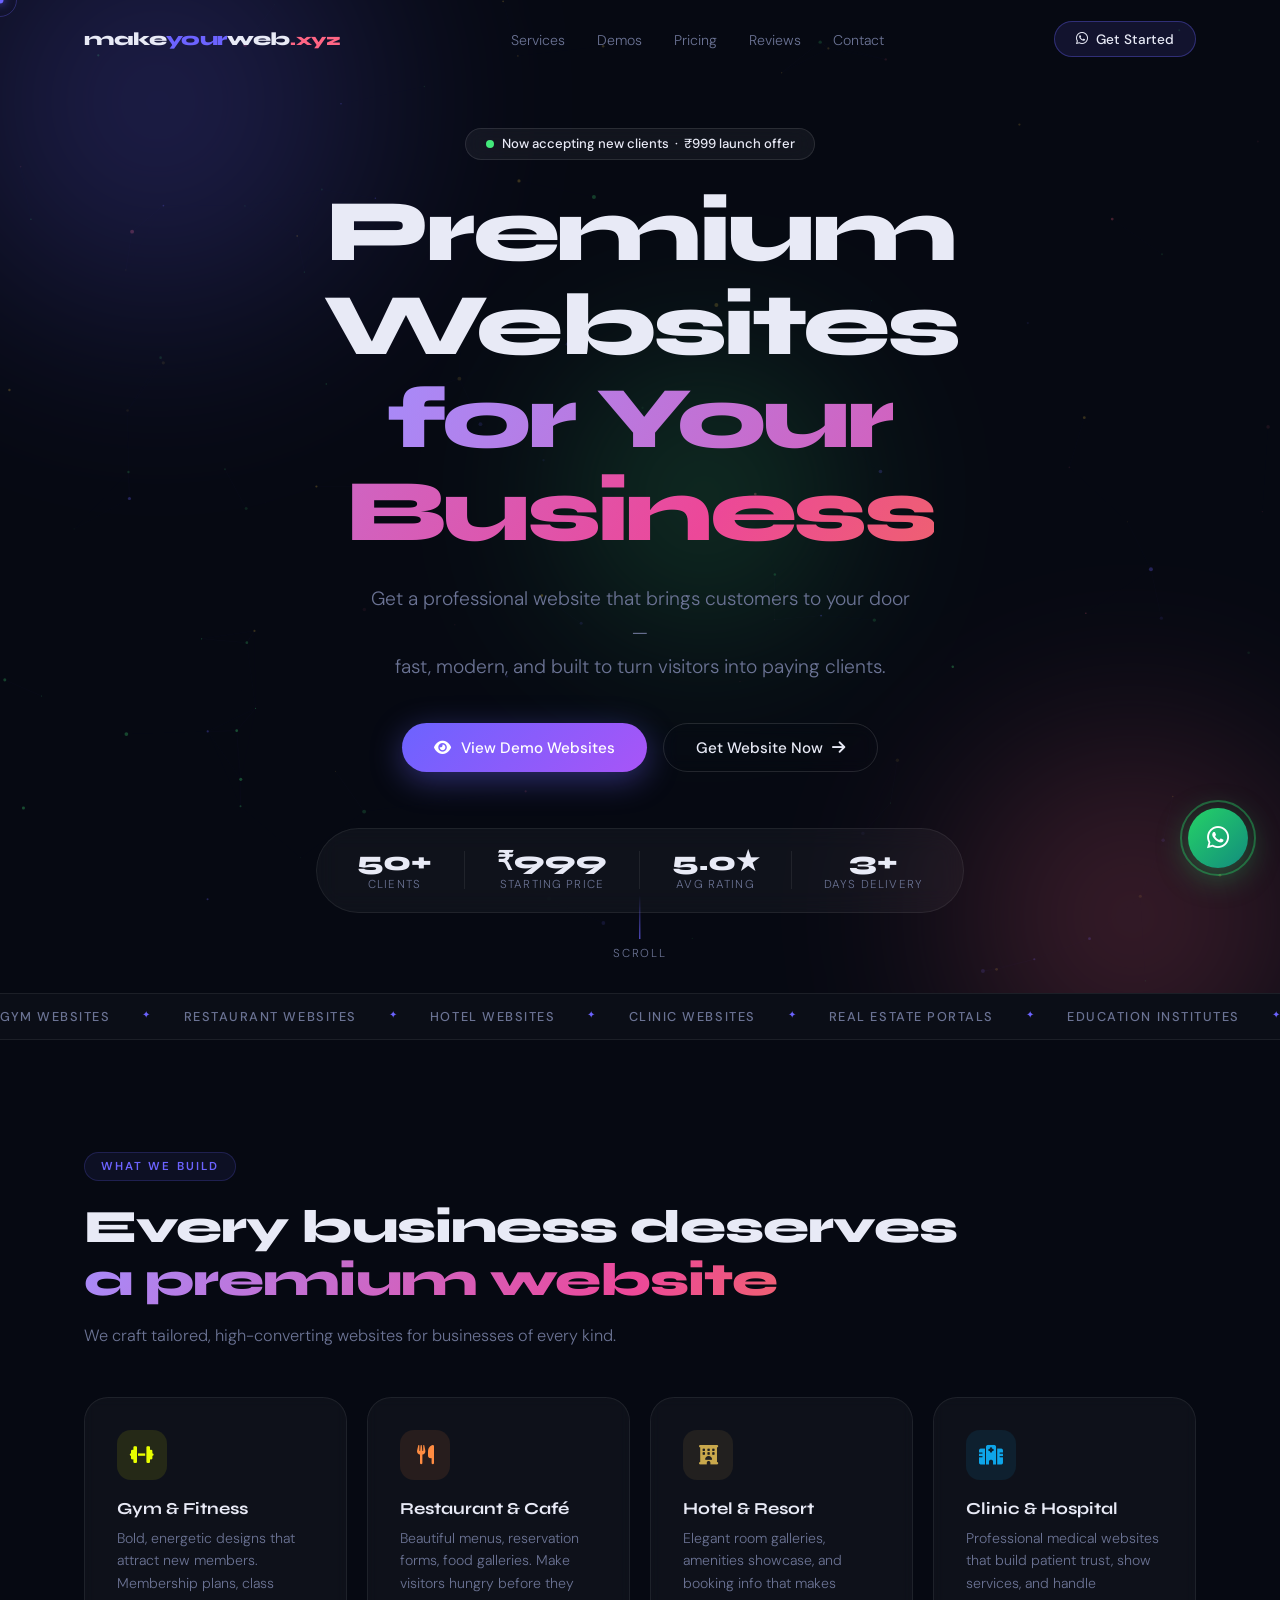
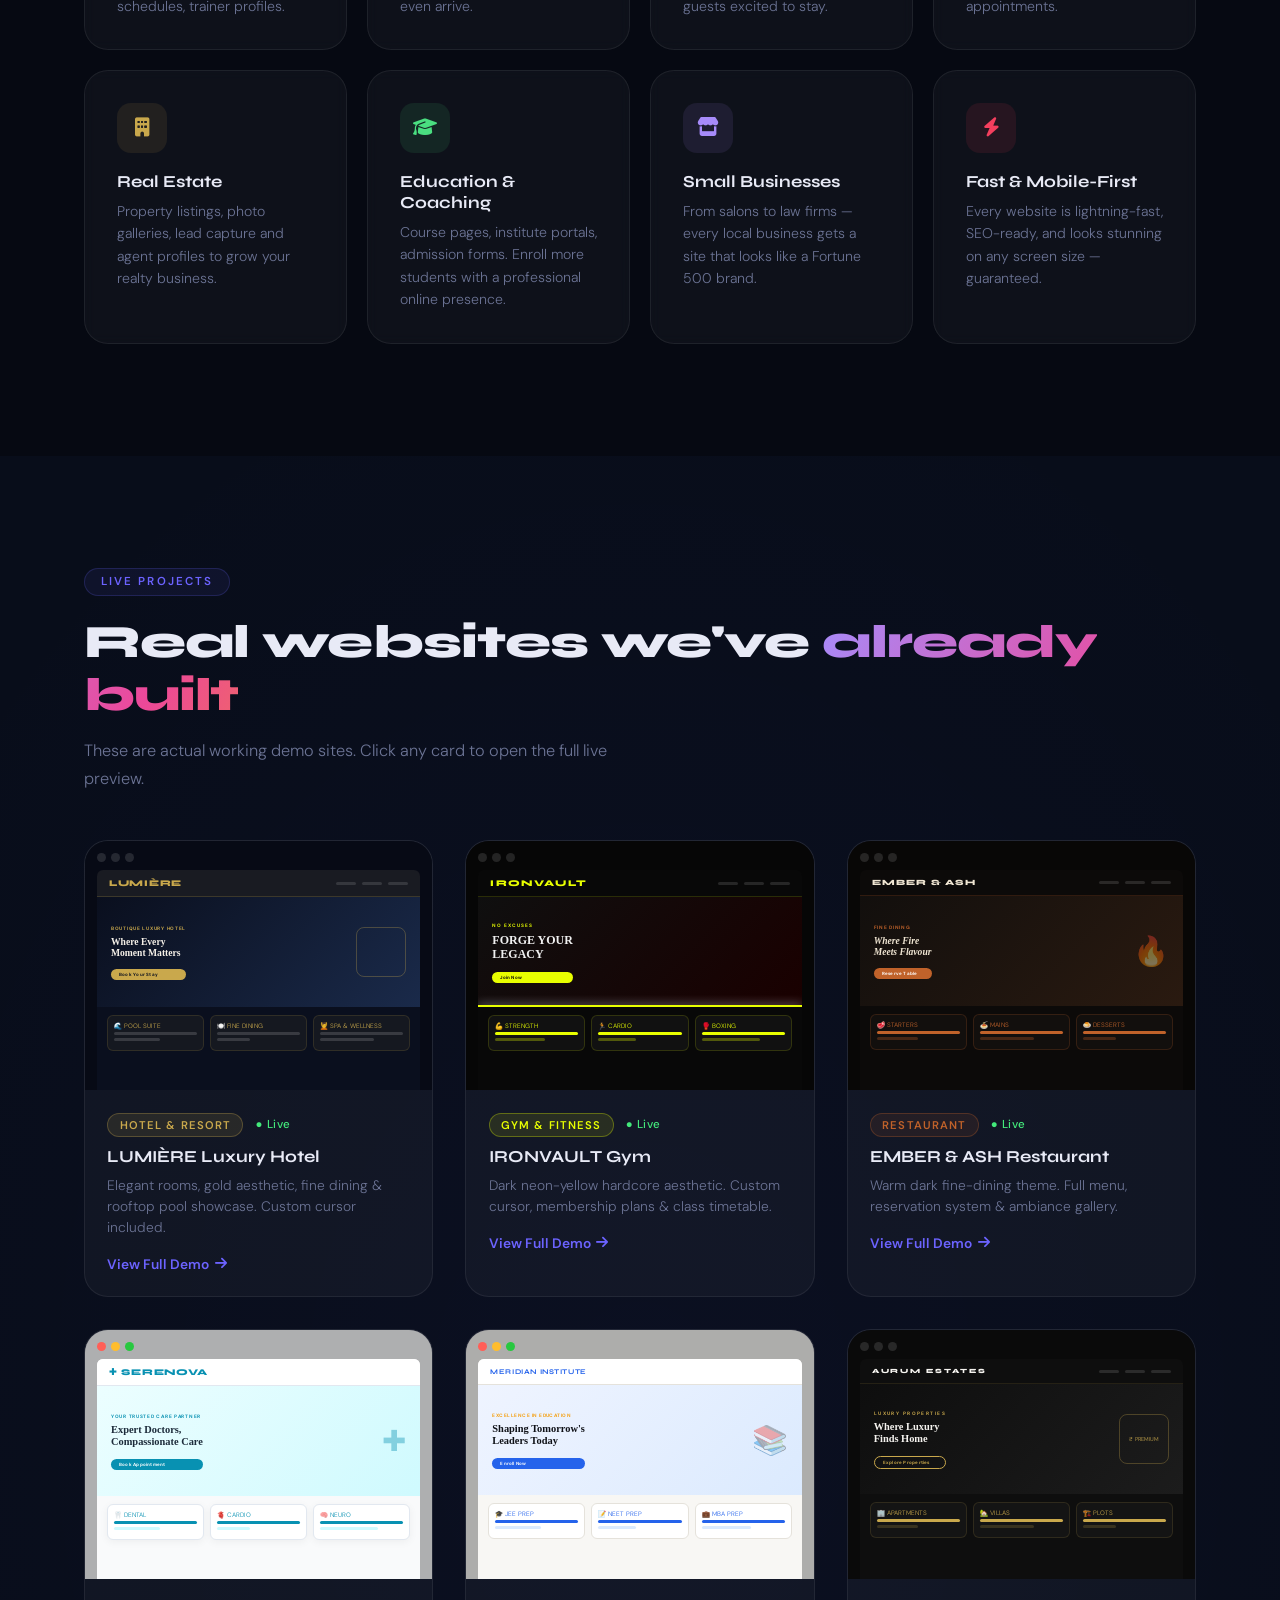
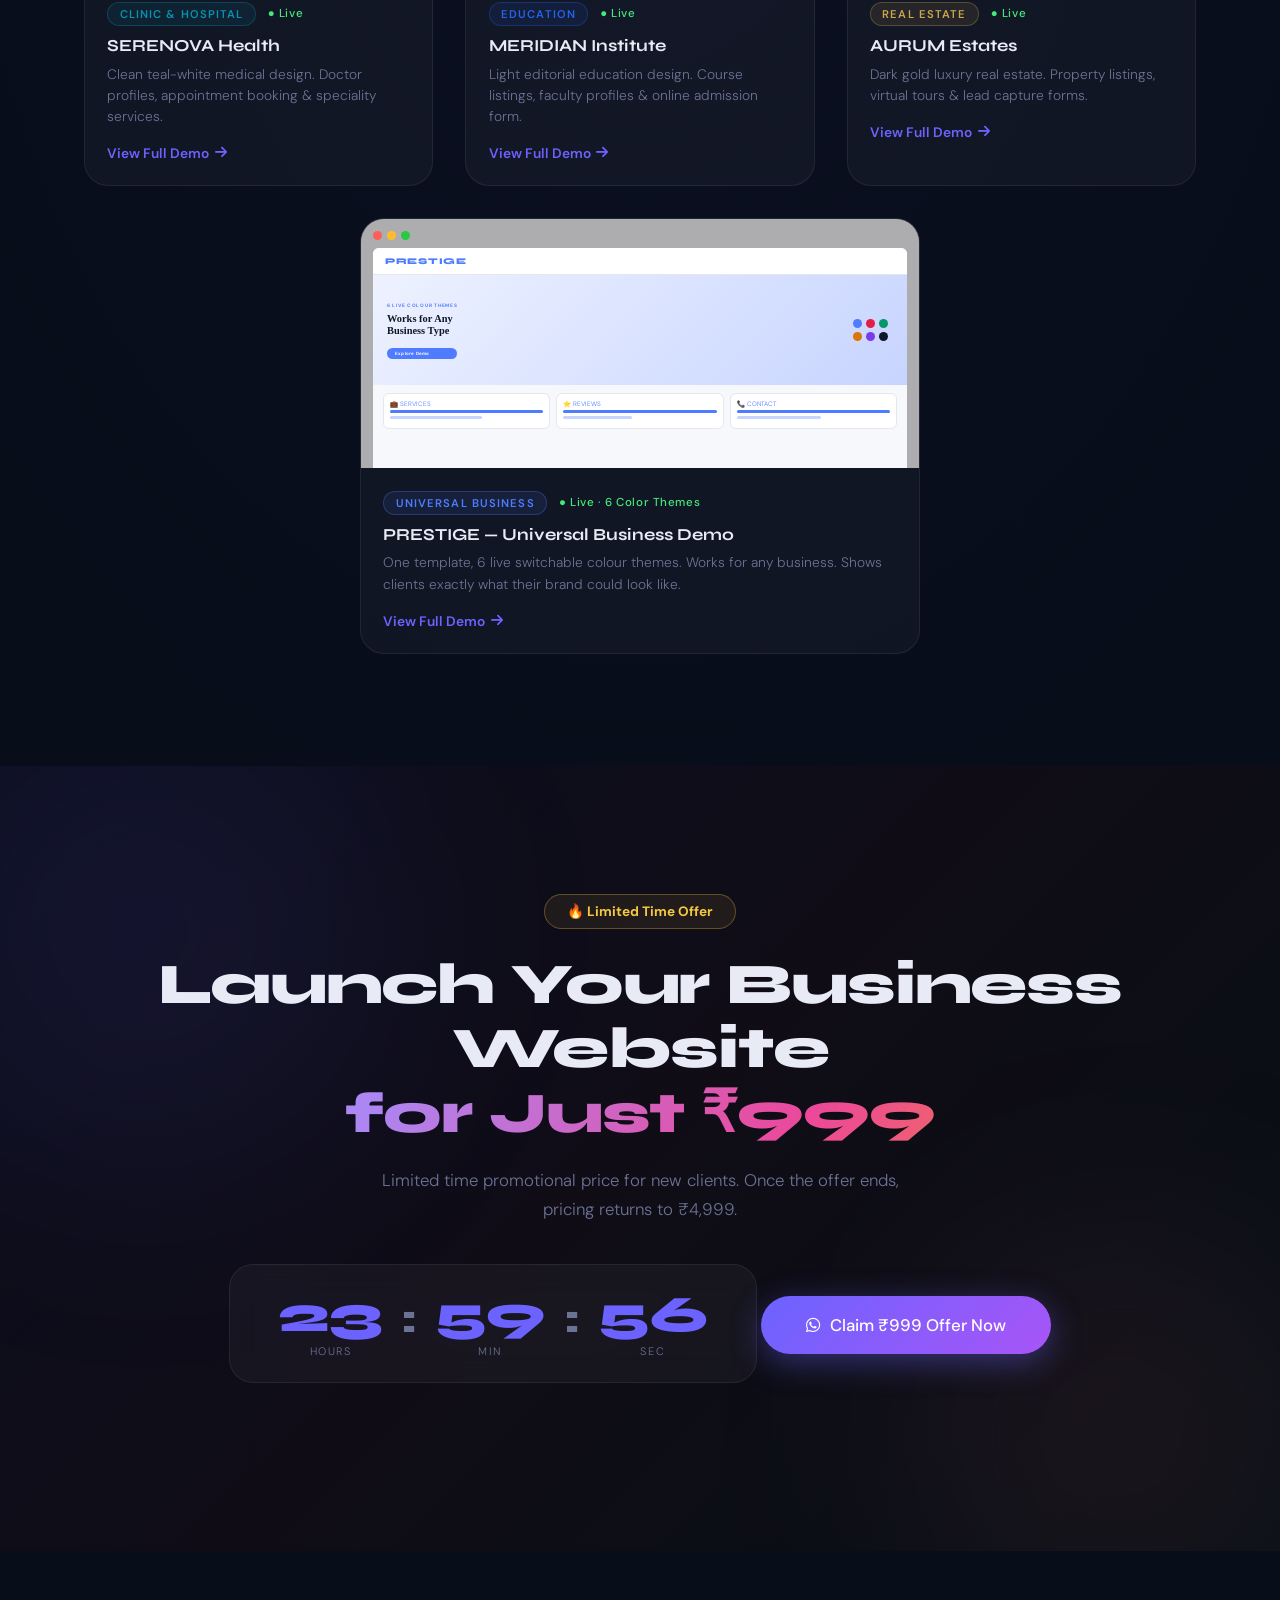
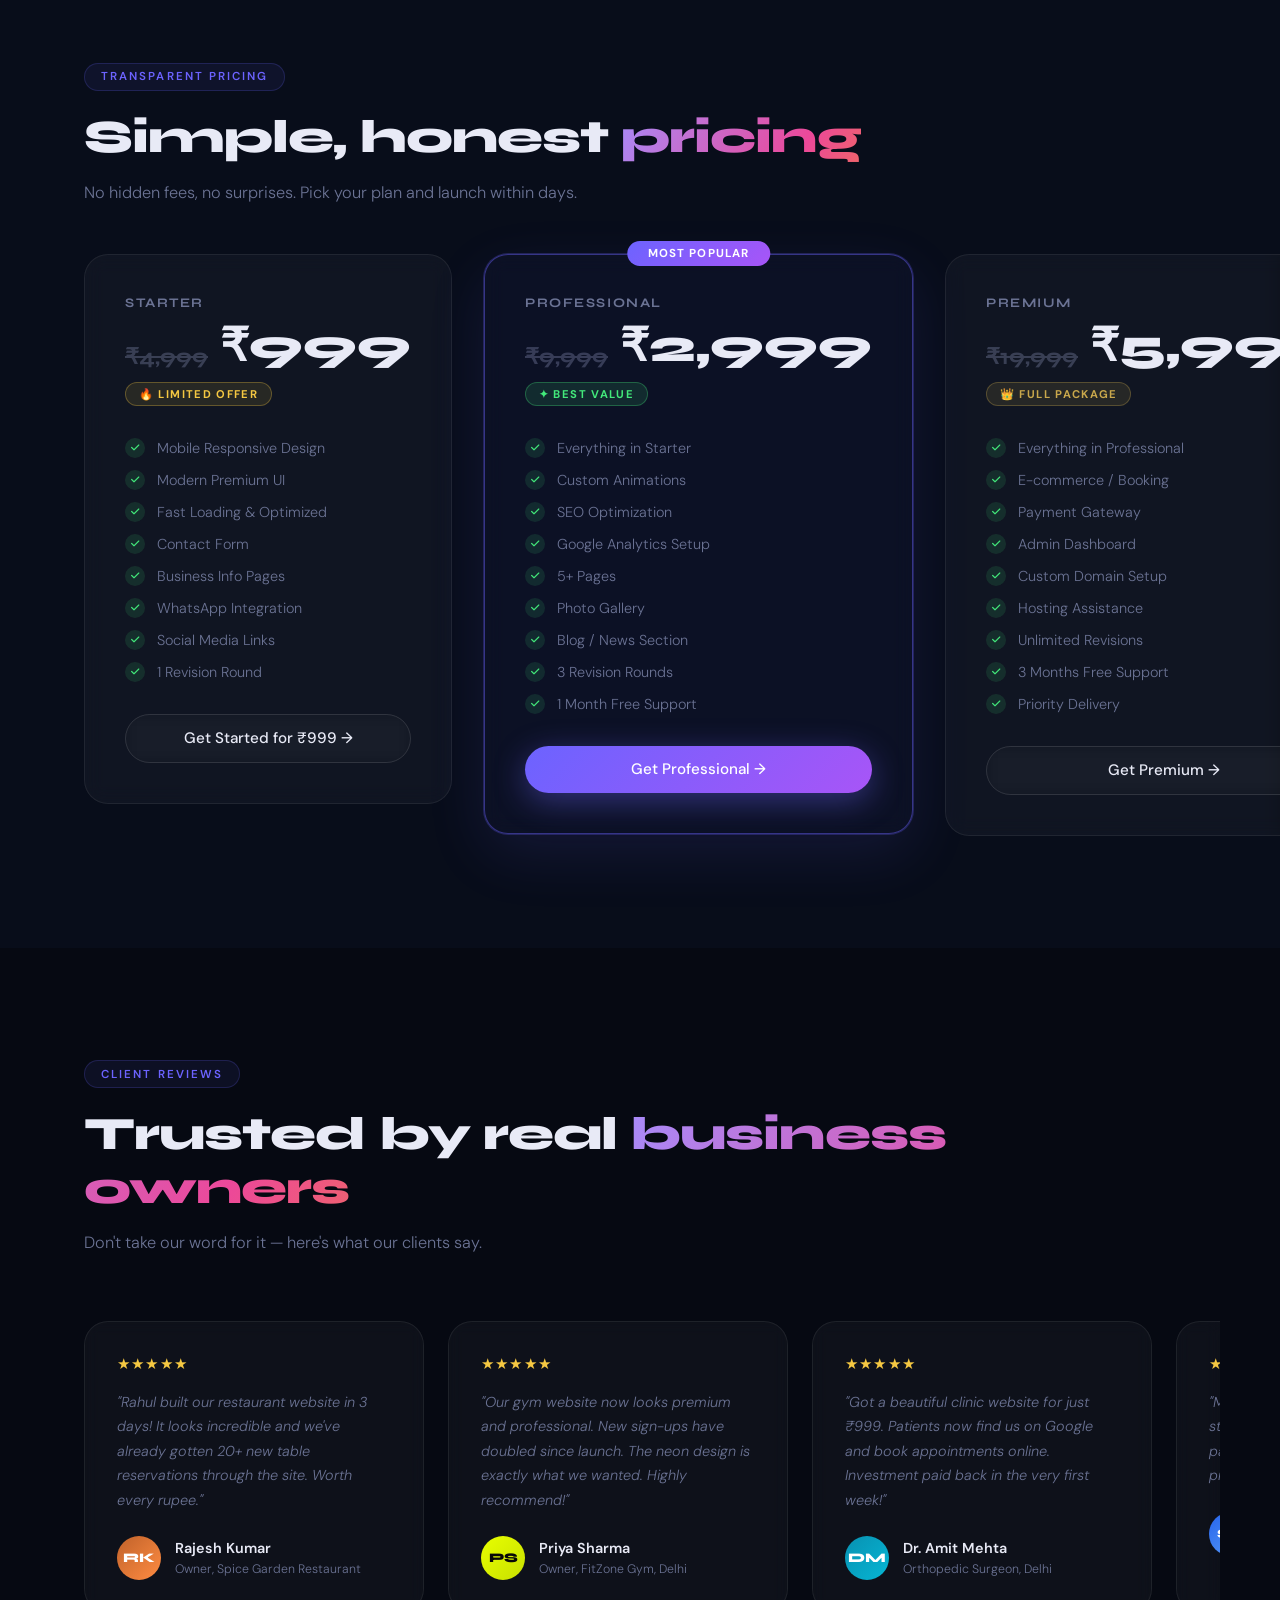
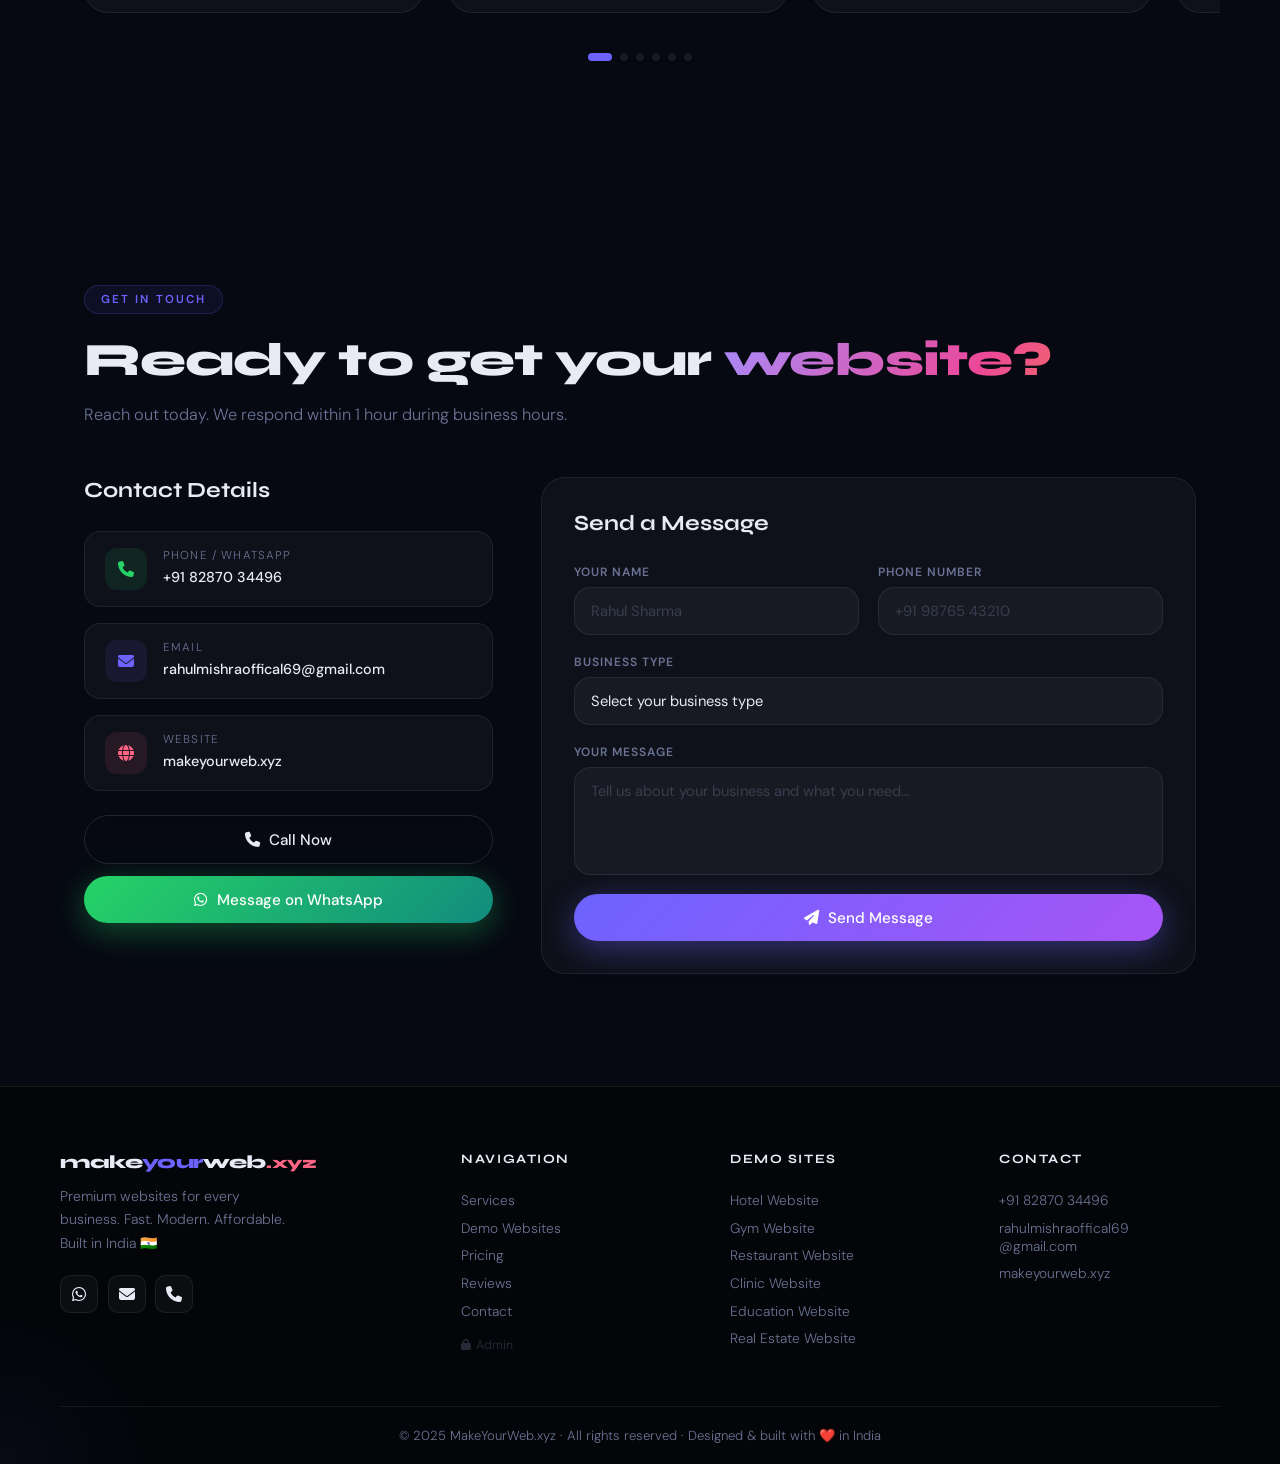
==== index.html @ da88514e "Add files via upload" ====
<!DOCTYPE html>
<html lang="en">
<head>
  <meta charset="UTF-8"/>
  <meta name="viewport" content="width=device-width, initial-scale=1.0"/>
  <title>MakeYourWeb.xyz — Premium Business Websites from ₹999</title>
  <meta name="description" content="Get a stunning, fast, professional website for your business. Gyms, restaurants, hotels, clinics, real estate & more. Starting ₹999."/>
  <link rel="preconnect" href="https://fonts.googleapis.com"/>
  <link rel="preconnect" href="https://fonts.gstatic.com" crossorigin/>
  <link href="https://fonts.googleapis.com/css2?family=Syne:wght@400;500;600;700;800&family=DM+Sans:ital,opsz,wght@0,9..40,300;0,9..40,400;0,9..40,500;1,9..40,300&display=swap" rel="stylesheet"/>
  <link rel="stylesheet" href="https://cdnjs.cloudflare.com/ajax/libs/font-awesome/6.5.0/css/all.min.css"/>
  <link rel="stylesheet" href="styles.css"/>
</head>
<body>

<!-- ══════════════════════════════════
     CUSTOM CURSOR
══════════════════════════════════ -->
<div id="cur-dot"></div>
<div id="cur-ring"></div>

<!-- ══════════════════════════════════
     LOADER
══════════════════════════════════ -->
<div id="loader">
  <div class="ld-logo">make<span>your</span>web</div>
  <div class="ld-bar-wrap"><div class="ld-bar"></div></div>
  <div class="ld-sub">Loading experience…</div>
</div>

<!-- ══════════════════════════════════
     NAV
══════════════════════════════════ -->
<nav id="nav">
  <div class="nav-inner">
    <a href="#" class="nav-logo">make<span>your</span>web<em>.xyz</em></a>
    <ul class="nav-links">
      <li><a href="#services">Services</a></li>
      <li><a href="#demos">Demos</a></li>
      <li><a href="#pricing">Pricing</a></li>
      <li><a href="#testimonials">Reviews</a></li>
      <li><a href="#contact">Contact</a></li>
    </ul>
    <a href="https://wa.me/918287034496?text=Hi%20I%20am%20interested%20in%20website%20making" target="_blank" class="nav-cta">
      <i class="fab fa-whatsapp"></i> Get Started
    </a>
    <button class="burger" id="burger"><span></span><span></span><span></span></button>
  </div>
  <div class="mob-nav" id="mobNav">
    <a href="#services">Services</a>
    <a href="#demos">Demos</a>
    <a href="#pricing">Pricing</a>
    <a href="#testimonials">Reviews</a>
    <a href="#contact">Contact</a>
    <a href="https://wa.me/918287034496?text=Hi%20I%20am%20interested%20in%20website%20making" target="_blank" class="mob-cta"><i class="fab fa-whatsapp"></i> Get Started</a>
  </div>
</nav>

<!-- ══════════════════════════════════
     HERO
══════════════════════════════════ -->
<section id="hero">
  <canvas id="heroCanvas"></canvas>
  <div class="hero-orbs">
    <div class="horb h1"></div>
    <div class="horb h2"></div>
    <div class="horb h3"></div>
  </div>

  <div class="hero-inner">
    <div class="hero-pill fade-up" data-d="0">
      <span class="pill-live"></span> Now accepting new clients &nbsp;·&nbsp; ₹999 launch offer
    </div>

    <h1 class="hero-h1 fade-up" data-d="1">
      Premium Websites<br/>
      <span class="shine-text">for Your Business</span>
    </h1>

    <p class="hero-p fade-up" data-d="2">
      Get a professional website that brings customers to your door —<br class="desk-br"/> fast, modern, and built to turn visitors into paying clients.
    </p>

    <div class="hero-actions fade-up" data-d="3">
      <a href="#demos" class="btn-primary">
        <i class="fa fa-eye"></i> View Demo Websites
      </a>
      <a href="https://wa.me/918287034496?text=Hi%20I%20am%20interested%20in%20website%20making" target="_blank" class="btn-ghost">
        Get Website Now <i class="fa fa-arrow-right"></i>
      </a>
    </div>

    <div class="hero-stats fade-up" data-d="4">
      <div class="hstat"><strong data-count="50">0</strong><span>Clients</span></div>
      <div class="hstat-div"></div>
      <div class="hstat"><strong>₹999</strong><span>Starting Price</span></div>
      <div class="hstat-div"></div>
      <div class="hstat"><strong>5.0★</strong><span>Avg Rating</span></div>
      <div class="hstat-div"></div>
      <div class="hstat"><strong data-count="3">0</strong><span>Days Delivery</span></div>
    </div>
  </div>

  <div class="hero-scroll">
    <div class="scroll-track"></div>
    <span>Scroll</span>
  </div>
</section>

<!-- ══════════════════════════════════
     MARQUEE
══════════════════════════════════ -->
<div class="marquee-wrap">
  <div class="marquee-track">
    <span>Gym Websites</span><span class="mx">✦</span>
    <span>Restaurant Websites</span><span class="mx">✦</span>
    <span>Hotel Websites</span><span class="mx">✦</span>
    <span>Clinic Websites</span><span class="mx">✦</span>
    <span>Real Estate Portals</span><span class="mx">✦</span>
    <span>Education Institutes</span><span class="mx">✦</span>
    <span>Business Websites</span><span class="mx">✦</span>
    <span>Course Creators</span><span class="mx">✦</span>
    <span>Gym Websites</span><span class="mx">✦</span>
    <span>Restaurant Websites</span><span class="mx">✦</span>
    <span>Hotel Websites</span><span class="mx">✦</span>
    <span>Clinic Websites</span><span class="mx">✦</span>
    <span>Real Estate Portals</span><span class="mx">✦</span>
    <span>Education Institutes</span><span class="mx">✦</span>
    <span>Business Websites</span><span class="mx">✦</span>
    <span>Course Creators</span><span class="mx">✦</span>
  </div>
</div>

<!-- ══════════════════════════════════
     SERVICES
══════════════════════════════════ -->
<section id="services">
  <div class="container">
    <div class="sec-tag fade-up">What We Build</div>
    <h2 class="sec-h2 fade-up">Every business deserves <br/><span class="shine-text">a premium website</span></h2>
    <p class="sec-p fade-up">We craft tailored, high-converting websites for businesses of every kind.</p>

    <div class="srv-grid">
      <div class="srv-card fade-up" data-d="0">
        <div class="srv-ic" style="--c:#e8ff00;--cd:rgba(232,255,0,.1)"><i class="fas fa-dumbbell"></i></div>
        <h3>Gym & Fitness</h3>
        <p>Bold, energetic designs that attract new members. Membership plans, class schedules, trainer profiles.</p>
      </div>
      <div class="srv-card fade-up" data-d="1">
        <div class="srv-ic" style="--c:#ff8c42;--cd:rgba(255,140,66,.1)"><i class="fas fa-utensils"></i></div>
        <h3>Restaurant & Café</h3>
        <p>Beautiful menus, reservation forms, food galleries. Make visitors hungry before they even arrive.</p>
      </div>
      <div class="srv-card fade-up" data-d="2">
        <div class="srv-ic" style="--c:#c9a84c;--cd:rgba(201,168,76,.1)"><i class="fas fa-hotel"></i></div>
        <h3>Hotel & Resort</h3>
        <p>Elegant room galleries, amenities showcase, and booking info that makes guests excited to stay.</p>
      </div>
      <div class="srv-card fade-up" data-d="3">
        <div class="srv-ic" style="--c:#0ea5e9;--cd:rgba(14,165,233,.1)"><i class="fas fa-hospital"></i></div>
        <h3>Clinic & Hospital</h3>
        <p>Professional medical websites that build patient trust, show services, and handle appointments.</p>
      </div>
      <div class="srv-card fade-up" data-d="4">
        <div class="srv-ic" style="--c:#c9a84c;--cd:rgba(201,168,76,.1)"><i class="fas fa-building"></i></div>
        <h3>Real Estate</h3>
        <p>Property listings, photo galleries, lead capture and agent profiles to grow your realty business.</p>
      </div>
      <div class="srv-card fade-up" data-d="5">
        <div class="srv-ic" style="--c:#4ade80;--cd:rgba(74,222,128,.1)"><i class="fas fa-graduation-cap"></i></div>
        <h3>Education & Coaching</h3>
        <p>Course pages, institute portals, admission forms. Enroll more students with a professional online presence.</p>
      </div>
      <div class="srv-card fade-up" data-d="0">
        <div class="srv-ic" style="--c:#a78bfa;--cd:rgba(167,139,250,.1)"><i class="fas fa-store"></i></div>
        <h3>Small Businesses</h3>
        <p>From salons to law firms — every local business gets a site that looks like a Fortune 500 brand.</p>
      </div>
      <div class="srv-card fade-up" data-d="1">
        <div class="srv-ic" style="--c:#f43f5e;--cd:rgba(244,63,94,.1)"><i class="fas fa-bolt"></i></div>
        <h3>Fast & Mobile-First</h3>
        <p>Every website is lightning-fast, SEO-ready, and looks stunning on any screen size — guaranteed.</p>
      </div>
    </div>
  </div>
</section>

<!-- ══════════════════════════════════
     DEMOS
══════════════════════════════════ -->
<section id="demos">
  <div class="container">
    <div class="sec-tag fade-up">Live Projects</div>
    <h2 class="sec-h2 fade-up">Real websites we've <span class="shine-text">already built</span></h2>
    <p class="sec-p fade-up">These are actual working demo sites. Click any card to open the full live preview.</p>

    <div class="demo-grid" id="demoGrid">

      <!-- HOTEL -->
      <div class="demo-card fade-up" data-d="0">
        <a href="demos/hotel/index.html" target="_blank" class="demo-preview" style="--bg1:#0A0F1E;--bg2:#1a2a4a;--ac:#C9A84C">
          <div class="dp-browser">
            <div class="dp-bar"><span></span><span></span><span></span></div>
            <div class="dp-screen">
              <div class="dp-nav" style="background:rgba(201,168,76,.08);border-color:rgba(201,168,76,.2)">
                <div class="dp-logo" style="color:#C9A84C">LUMIÈRE</div>
                <div class="dp-nav-links"><div></div><div></div><div></div></div>
              </div>
              <div class="dp-hero" style="background:linear-gradient(135deg,#0A0F1E,#1a2a4a)">
                <div class="dp-hero-text">
                  <div class="dp-h-sub" style="color:#C9A84C">BOUTIQUE LUXURY HOTEL</div>
                  <div class="dp-h-title" style="color:#F5F0E8">Where Every<br/>Moment Matters</div>
                  <div class="dp-h-btn" style="background:#C9A84C;color:#0A0F1E">Book Your Stay</div>
                </div>
                <div class="dp-hero-deco" style="border-color:rgba(201,168,76,.3)"></div>
              </div>
              <div class="dp-cards">
                <div class="dp-c" style="background:rgba(201,168,76,.06);border-color:rgba(201,168,76,.15)"><div style="color:#C9A84C;font-size:.4rem;margin-bottom:2px">🌊 POOL SUITE</div><div class="dp-c-bar"></div><div class="dp-c-bar" style="width:55%"></div></div>
                <div class="dp-c" style="background:rgba(201,168,76,.06);border-color:rgba(201,168,76,.15)"><div style="color:#C9A84C;font-size:.4rem;margin-bottom:2px">🍽️ FINE DINING</div><div class="dp-c-bar"></div><div class="dp-c-bar" style="width:40%"></div></div>
                <div class="dp-c" style="background:rgba(201,168,76,.06);border-color:rgba(201,168,76,.15)"><div style="color:#C9A84C;font-size:.4rem;margin-bottom:2px">💆 SPA & WELLNESS</div><div class="dp-c-bar"></div><div class="dp-c-bar" style="width:65%"></div></div>
              </div>
            </div>
          </div>
          <div class="demo-hover-cta">Open Live Demo <i class="fa fa-external-link-alt"></i></div>
        </a>
        <div class="demo-info">
          <div class="di-row">
            <span class="di-tag" style="--tc:#C9A84C;--tb:rgba(201,168,76,.12)">Hotel & Resort</span>
            <span class="di-live">● Live</span>
          </div>
          <h4>LUMIÈRE Luxury Hotel</h4>
          <p>Elegant rooms, gold aesthetic, fine dining & rooftop pool showcase. Custom cursor included.</p>
          <a href="demos/hotel/index.html" target="_blank" class="di-link">View Full Demo <i class="fa fa-arrow-right"></i></a>
        </div>
      </div>

      <!-- GYM -->
      <div class="demo-card fade-up" data-d="1">
        <a href="demos/gym/index.html" target="_blank" class="demo-preview" style="--bg1:#080808;--bg2:#111;--ac:#e8ff00">
          <div class="dp-browser">
            <div class="dp-bar"><span></span><span></span><span></span></div>
            <div class="dp-screen" style="background:#080808">
              <div class="dp-nav" style="background:transparent;border-color:rgba(232,255,0,.15)">
                <div class="dp-logo" style="color:#e8ff00;letter-spacing:.15em">IRONVAULT</div>
                <div class="dp-nav-links"><div></div><div></div><div></div></div>
              </div>
              <div class="dp-hero" style="background:linear-gradient(135deg,#0f0f0f,#1a0000)">
                <div class="dp-hero-text">
                  <div class="dp-h-sub" style="color:#e8ff00;letter-spacing:.2em">NO EXCUSES</div>
                  <div class="dp-h-title" style="color:#f0f0f0;font-size:.75rem">FORGE YOUR<br/>LEGACY</div>
                  <div class="dp-h-btn" style="background:#e8ff00;color:#080808">Join Now</div>
                </div>
                <div class="dp-neon-bar" style="background:#e8ff00"></div>
              </div>
              <div class="dp-cards">
                <div class="dp-c" style="background:#111;border-color:rgba(232,255,0,.15)"><div style="color:#e8ff00;font-size:.4rem;margin-bottom:2px">💪 STRENGTH</div><div class="dp-c-bar" style="background:#e8ff00"></div><div class="dp-c-bar" style="width:60%;background:rgba(232,255,0,.3)"></div></div>
                <div class="dp-c" style="background:#111;border-color:rgba(232,255,0,.15)"><div style="color:#e8ff00;font-size:.4rem;margin-bottom:2px">🏃 CARDIO</div><div class="dp-c-bar" style="background:#e8ff00"></div><div class="dp-c-bar" style="width:45%;background:rgba(232,255,0,.3)"></div></div>
                <div class="dp-c" style="background:#111;border-color:rgba(232,255,0,.15)"><div style="color:#e8ff00;font-size:.4rem;margin-bottom:2px">🥊 BOXING</div><div class="dp-c-bar" style="background:#e8ff00"></div><div class="dp-c-bar" style="width:70%;background:rgba(232,255,0,.3)"></div></div>
              </div>
            </div>
          </div>
          <div class="demo-hover-cta">Open Live Demo <i class="fa fa-external-link-alt"></i></div>
        </a>
        <div class="demo-info">
          <div class="di-row">
            <span class="di-tag" style="--tc:#e8ff00;--tb:rgba(232,255,0,.1)">Gym & Fitness</span>
            <span class="di-live">● Live</span>
          </div>
          <h4>IRONVAULT Gym</h4>
          <p>Dark neon-yellow hardcore aesthetic. Custom cursor, membership plans & class timetable.</p>
          <a href="demos/gym/index.html" target="_blank" class="di-link">View Full Demo <i class="fa fa-arrow-right"></i></a>
        </div>
      </div>

      <!-- RESTAURANT -->
      <div class="demo-card fade-up" data-d="2">
        <a href="demos/restaurant/index.html" target="_blank" class="demo-preview" style="--bg1:#0c0a09;--bg2:#221c16;--ac:#c0622a">
          <div class="dp-browser">
            <div class="dp-bar"><span></span><span></span><span></span></div>
            <div class="dp-screen" style="background:#0c0a09">
              <div class="dp-nav" style="background:transparent;border-color:rgba(192,98,42,.2)">
                <div class="dp-logo" style="color:#f0e6d3;font-size:.5rem;letter-spacing:.15em">EMBER & ASH</div>
                <div class="dp-nav-links"><div></div><div></div><div></div></div>
              </div>
              <div class="dp-hero" style="background:linear-gradient(135deg,#120f0d,#2a1a10)">
                <div class="dp-hero-text">
                  <div class="dp-h-sub" style="color:#c0622a">FINE DINING</div>
                  <div class="dp-h-title" style="color:#f0e6d3;font-style:italic">Where Fire<br/>Meets Flavour</div>
                  <div class="dp-h-btn" style="background:#c0622a;color:#fff">Reserve Table</div>
                </div>
                <div class="dp-flame" style="color:#c0622a">🔥</div>
              </div>
              <div class="dp-cards">
                <div class="dp-c" style="background:#120f0d;border-color:rgba(192,98,42,.2)"><div style="color:#c0622a;font-size:.4rem;margin-bottom:2px">🥩 STARTERS</div><div class="dp-c-bar" style="background:#c0622a"></div><div class="dp-c-bar" style="width:50%;background:rgba(192,98,42,.3)"></div></div>
                <div class="dp-c" style="background:#120f0d;border-color:rgba(192,98,42,.2)"><div style="color:#c0622a;font-size:.4rem;margin-bottom:2px">🍝 MAINS</div><div class="dp-c-bar" style="background:#c0622a"></div><div class="dp-c-bar" style="width:65%;background:rgba(192,98,42,.3)"></div></div>
                <div class="dp-c" style="background:#120f0d;border-color:rgba(192,98,42,.2)"><div style="color:#c0622a;font-size:.4rem;margin-bottom:2px">🍮 DESSERTS</div><div class="dp-c-bar" style="background:#c0622a"></div><div class="dp-c-bar" style="width:40%;background:rgba(192,98,42,.3)"></div></div>
              </div>
            </div>
          </div>
          <div class="demo-hover-cta">Open Live Demo <i class="fa fa-external-link-alt"></i></div>
        </a>
        <div class="demo-info">
          <div class="di-row">
            <span class="di-tag" style="--tc:#c0622a;--tb:rgba(192,98,42,.1)">Restaurant</span>
            <span class="di-live">● Live</span>
          </div>
          <h4>EMBER & ASH Restaurant</h4>
          <p>Warm dark fine-dining theme. Full menu, reservation system & ambiance gallery.</p>
          <a href="demos/restaurant/index.html" target="_blank" class="di-link">View Full Demo <i class="fa fa-arrow-right"></i></a>
        </div>
      </div>

      <!-- CLINIC -->
      <div class="demo-card fade-up" data-d="0">
        <a href="demos/clinic/index.html" target="_blank" class="demo-preview" style="--bg1:#f9fafb;--bg2:#ecfeff;--ac:#0891b2">
          <div class="dp-browser">
            <div class="dp-bar"><span style="background:#ff5f57"></span><span style="background:#ffbd2e"></span><span style="background:#28c840"></span></div>
            <div class="dp-screen" style="background:#f9fafb;color:#1c2b3a">
              <div class="dp-nav" style="background:#fff;border-color:#e2e8f0;box-shadow:0 1px 4px rgba(0,0,0,.06)">
                <div class="dp-logo" style="color:#0891b2">✚ SERENOVA</div>
                <div class="dp-nav-links" style="--lc:#94a3b8"><div></div><div></div><div></div></div>
              </div>
              <div class="dp-hero" style="background:linear-gradient(135deg,#ecfeff,#cffafe)">
                <div class="dp-hero-text">
                  <div class="dp-h-sub" style="color:#0891b2">YOUR TRUSTED CARE PARTNER</div>
                  <div class="dp-h-title" style="color:#1c2b3a;font-size:.65rem">Expert Doctors,<br/>Compassionate Care</div>
                  <div class="dp-h-btn" style="background:#0891b2;color:#fff">Book Appointment</div>
                </div>
                <div class="dp-cross" style="color:#0891b2">✚</div>
              </div>
              <div class="dp-cards">
                <div class="dp-c" style="background:#fff;border-color:#e2e8f0;box-shadow:0 2px 8px rgba(0,0,0,.05)"><div style="color:#0891b2;font-size:.4rem;margin-bottom:2px">🦷 DENTAL</div><div class="dp-c-bar" style="background:#0891b2"></div><div class="dp-c-bar" style="width:55%;background:#cffafe"></div></div>
                <div class="dp-c" style="background:#fff;border-color:#e2e8f0;box-shadow:0 2px 8px rgba(0,0,0,.05)"><div style="color:#0891b2;font-size:.4rem;margin-bottom:2px">🫀 CARDIO</div><div class="dp-c-bar" style="background:#0891b2"></div><div class="dp-c-bar" style="width:40%;background:#cffafe"></div></div>
                <div class="dp-c" style="background:#fff;border-color:#e2e8f0;box-shadow:0 2px 8px rgba(0,0,0,.05)"><div style="color:#0891b2;font-size:.4rem;margin-bottom:2px">🧠 NEURO</div><div class="dp-c-bar" style="background:#0891b2"></div><div class="dp-c-bar" style="width:70%;background:#cffafe"></div></div>
              </div>
            </div>
          </div>
          <div class="demo-hover-cta" style="color:#0891b2">Open Live Demo <i class="fa fa-external-link-alt"></i></div>
        </a>
        <div class="demo-info">
          <div class="di-row">
            <span class="di-tag" style="--tc:#0891b2;--tb:rgba(8,145,178,.1)">Clinic & Hospital</span>
            <span class="di-live">● Live</span>
          </div>
          <h4>SERENOVA Health</h4>
          <p>Clean teal-white medical design. Doctor profiles, appointment booking & speciality services.</p>
          <a href="demos/clinic/index.html" target="_blank" class="di-link">View Full Demo <i class="fa fa-arrow-right"></i></a>
        </div>
      </div>

      <!-- EDUCATION -->
      <div class="demo-card fade-up" data-d="1">
        <a href="demos/education/index.html" target="_blank" class="demo-preview" style="--bg1:#f8f7f4;--bg2:#eff4ff;--ac:#2563eb">
          <div class="dp-browser">
            <div class="dp-bar"><span style="background:#ff5f57"></span><span style="background:#ffbd2e"></span><span style="background:#28c840"></span></div>
            <div class="dp-screen" style="background:#f8f7f4;color:#0f1117">
              <div class="dp-nav" style="background:#fff;border-color:#e5e2db;box-shadow:0 1px 4px rgba(0,0,0,.05)">
                <div class="dp-logo" style="color:#2563eb;font-size:.45rem;font-weight:700">MERIDIAN INSTITUTE</div>
                <div class="dp-nav-links"><div></div><div></div><div></div></div>
              </div>
              <div class="dp-hero" style="background:linear-gradient(135deg,#eff4ff,#dbeafe)">
                <div class="dp-hero-text">
                  <div class="dp-h-sub" style="color:#f59e0b;letter-spacing:.1em">EXCELLENCE IN EDUCATION</div>
                  <div class="dp-h-title" style="color:#0f1117;font-size:.65rem">Shaping Tomorrow's<br/>Leaders Today</div>
                  <div class="dp-h-btn" style="background:#2563eb;color:#fff">Enroll Now</div>
                </div>
                <div class="dp-book" style="color:#2563eb">📚</div>
              </div>
              <div class="dp-cards">
                <div class="dp-c" style="background:#fff;border-color:#e5e2db"><div style="color:#2563eb;font-size:.4rem;margin-bottom:2px">🎓 JEE PREP</div><div class="dp-c-bar" style="background:#2563eb"></div><div class="dp-c-bar" style="width:55%;background:#dbeafe"></div></div>
                <div class="dp-c" style="background:#fff;border-color:#e5e2db"><div style="color:#2563eb;font-size:.4rem;margin-bottom:2px">📝 NEET PREP</div><div class="dp-c-bar" style="background:#2563eb"></div><div class="dp-c-bar" style="width:45%;background:#dbeafe"></div></div>
                <div class="dp-c" style="background:#fff;border-color:#e5e2db"><div style="color:#2563eb;font-size:.4rem;margin-bottom:2px">💼 MBA PREP</div><div class="dp-c-bar" style="background:#2563eb"></div><div class="dp-c-bar" style="width:60%;background:#dbeafe"></div></div>
              </div>
            </div>
          </div>
          <div class="demo-hover-cta" style="color:#2563eb">Open Live Demo <i class="fa fa-external-link-alt"></i></div>
        </a>
        <div class="demo-info">
          <div class="di-row">
            <span class="di-tag" style="--tc:#2563eb;--tb:rgba(37,99,235,.1)">Education</span>
            <span class="di-live">● Live</span>
          </div>
          <h4>MERIDIAN Institute</h4>
          <p>Light editorial education design. Course listings, faculty profiles & online admission form.</p>
          <a href="demos/education/index.html" target="_blank" class="di-link">View Full Demo <i class="fa fa-arrow-right"></i></a>
        </div>
      </div>

      <!-- REAL ESTATE -->
      <div class="demo-card fade-up" data-d="2">
        <a href="demos/real-estate/index.html" target="_blank" class="demo-preview" style="--bg1:#0e0e0e;--bg2:#1c1c1c;--ac:#c9a84c">
          <div class="dp-browser">
            <div class="dp-bar"><span></span><span></span><span></span></div>
            <div class="dp-screen" style="background:#0e0e0e">
              <div class="dp-nav" style="background:transparent;border-color:rgba(201,168,76,.12)">
                <div class="dp-logo" style="color:#f5f3ef;letter-spacing:.3em;font-size:.4rem">AURUM ESTATES</div>
                <div class="dp-nav-links"><div></div><div></div><div></div></div>
              </div>
              <div class="dp-hero" style="background:linear-gradient(135deg,#0e0e0e,#1c1c1c)">
                <div class="dp-hero-text">
                  <div class="dp-h-sub" style="color:#c9a84c;letter-spacing:.3em;font-size:.3rem">LUXURY PROPERTIES</div>
                  <div class="dp-h-title" style="color:#f5f3ef;font-size:.65rem">Where Luxury<br/>Finds Home</div>
                  <div class="dp-h-btn" style="background:transparent;color:#c9a84c;border:1px solid #c9a84c">Explore Properties</div>
                </div>
                <div class="dp-prop-badge" style="border-color:rgba(201,168,76,.3)">
                  <span style="color:#c9a84c;font-size:.35rem">₹ PREMIUM</span>
                </div>
              </div>
              <div class="dp-cards">
                <div class="dp-c" style="background:#141414;border-color:rgba(201,168,76,.15)"><div style="color:#c9a84c;font-size:.4rem;margin-bottom:2px">🏢 APARTMENTS</div><div class="dp-c-bar" style="background:#c9a84c"></div><div class="dp-c-bar" style="width:50%;background:rgba(201,168,76,.2)"></div></div>
                <div class="dp-c" style="background:#141414;border-color:rgba(201,168,76,.15)"><div style="color:#c9a84c;font-size:.4rem;margin-bottom:2px">🏡 VILLAS</div><div class="dp-c-bar" style="background:#c9a84c"></div><div class="dp-c-bar" style="width:65%;background:rgba(201,168,76,.2)"></div></div>
                <div class="dp-c" style="background:#141414;border-color:rgba(201,168,76,.15)"><div style="color:#c9a84c;font-size:.4rem;margin-bottom:2px">🏗️ PLOTS</div><div class="dp-c-bar" style="background:#c9a84c"></div><div class="dp-c-bar" style="width:40%;background:rgba(201,168,76,.2)"></div></div>
              </div>
            </div>
          </div>
          <div class="demo-hover-cta">Open Live Demo <i class="fa fa-external-link-alt"></i></div>
        </a>
        <div class="demo-info">
          <div class="di-row">
            <span class="di-tag" style="--tc:#c9a84c;--tb:rgba(201,168,76,.1)">Real Estate</span>
            <span class="di-live">● Live</span>
          </div>
          <h4>AURUM Estates</h4>
          <p>Dark gold luxury real estate. Property listings, virtual tours & lead capture forms.</p>
          <a href="demos/real-estate/index.html" target="_blank" class="di-link">View Full Demo <i class="fa fa-arrow-right"></i></a>
        </div>
      </div>

      <!-- UNIVERSAL / BUSINESS -->
      <div class="demo-card fade-up" data-d="0" style="grid-column: 1 / -1; max-width: 560px; margin: 0 auto; width:100%">
        <a href="demos/business/index.html" target="_blank" class="demo-preview" style="--bg1:#f7f8fc;--bg2:#eef0f7;--ac:#4f7cff">
          <div class="dp-browser">
            <div class="dp-bar"><span style="background:#ff5f57"></span><span style="background:#ffbd2e"></span><span style="background:#28c840"></span></div>
            <div class="dp-screen" style="background:#f7f8fc;color:#101828">
              <div class="dp-nav" style="background:#fff;border-color:#e4e7ec;box-shadow:0 1px 4px rgba(0,0,0,.06)">
                <div class="dp-logo" style="color:#4f7cff">PRESTIGE</div>
                <div class="dp-nav-links" style="--lc:#98a2b3"><div></div><div></div><div></div></div>
              </div>
              <div class="dp-hero" style="background:linear-gradient(135deg,#eef2ff,#c7d4ff)">
                <div class="dp-hero-text">
                  <div class="dp-h-sub" style="color:#4f7cff">6 LIVE COLOUR THEMES</div>
                  <div class="dp-h-title" style="color:#101828;font-size:.65rem">Works for Any<br/>Business Type</div>
                  <div class="dp-h-btn" style="background:#4f7cff;color:#fff">Explore Demo</div>
                </div>
                <div class="dp-theme-dots">
                  <span style="background:#4f7cff"></span><span style="background:#e11d48"></span>
                  <span style="background:#059669"></span><span style="background:#d97706"></span>
                  <span style="background:#7c3aed"></span><span style="background:#0f172a"></span>
                </div>
              </div>
              <div class="dp-cards">
                <div class="dp-c" style="background:#fff;border-color:#e4e7ec"><div style="color:#4f7cff;font-size:.4rem;margin-bottom:2px">💼 SERVICES</div><div class="dp-c-bar" style="background:#4f7cff"></div><div class="dp-c-bar" style="width:60%;background:#c7d4ff"></div></div>
                <div class="dp-c" style="background:#fff;border-color:#e4e7ec"><div style="color:#4f7cff;font-size:.4rem;margin-bottom:2px">⭐ REVIEWS</div><div class="dp-c-bar" style="background:#4f7cff"></div><div class="dp-c-bar" style="width:45%;background:#c7d4ff"></div></div>
                <div class="dp-c" style="background:#fff;border-color:#e4e7ec"><div style="color:#4f7cff;font-size:.4rem;margin-bottom:2px">📞 CONTACT</div><div class="dp-c-bar" style="background:#4f7cff"></div><div class="dp-c-bar" style="width:55%;background:#c7d4ff"></div></div>
              </div>
            </div>
          </div>
          <div class="demo-hover-cta" style="color:#4f7cff">Open Live Demo <i class="fa fa-external-link-alt"></i></div>
        </a>
        <div class="demo-info">
          <div class="di-row">
            <span class="di-tag" style="--tc:#4f7cff;--tb:rgba(79,124,255,.1)">Universal Business</span>
            <span class="di-live">● Live · 6 Color Themes</span>
          </div>
          <h4>PRESTIGE — Universal Business Demo</h4>
          <p>One template, 6 live switchable colour themes. Works for any business. Shows clients exactly what their brand could look like.</p>
          <a href="demos/business/index.html" target="_blank" class="di-link">View Full Demo <i class="fa fa-arrow-right"></i></a>
        </div>
      </div>

    </div>
  </div>
</section>

<!-- ══════════════════════════════════
     DYNAMIC DEMO INJECTOR
     Reads demos saved via admin panel and
     appends new cards to the grid above.
══════════════════════════════════ -->
<script>
(function(){
  const DEMOS_KEY = 'myw_demos';
  const grid = document.getElementById('demoGrid');
  if (!grid) return;

  let customDemos = [];
  try {
    const saved = localStorage.getItem(DEMOS_KEY);
    if (saved) customDemos = JSON.parse(saved).filter(d => !d.builtin && d.status === 'live');
  } catch(e) { return; }

  if (!customDemos.length) return;

  // Remove any existing "last card" full-width style (business card) so grid reflows cleanly
  const lastBuiltin = grid.querySelector('.demo-card:last-child');
  if (lastBuiltin) {
    lastBuiltin.style.gridColumn = '';
    lastBuiltin.style.maxWidth   = '';
    lastBuiltin.style.margin     = '';
    lastBuiltin.style.width      = '';
  }

  customDemos.forEach((demo, i) => {
    const delay = i % 3;
    const hex   = demo.color || '#6c63ff';
    const rgb   = hexToRgb(hex);
    const rgba10 = rgb ? `rgba(${rgb},0.1)`  : 'rgba(108,99,255,0.1)';
    const rgba20 = rgb ? `rgba(${rgb},0.2)`  : 'rgba(108,99,255,0.2)';
    const rgba30 = rgb ? `rgba(${rgb},0.3)`  : 'rgba(108,99,255,0.3)';

    const card = document.createElement('div');
    card.className = 'demo-card fade-up';
    card.setAttribute('data-d', delay);
    card.innerHTML = `
      <a href="${demo.slug}/index.html" target="_blank" class="demo-preview"
         style="--bg1:#060912;--bg2:#0b1020;--ac:${hex}">
        <div class="dp-browser">
          <div class="dp-bar"><span></span><span></span><span></span></div>
          <div class="dp-screen">
            <div class="dp-nav" style="background:${rgba10};border-color:${rgba20}">
              <div class="dp-logo" style="color:${hex}">${demo.title.toUpperCase().substring(0,12)}</div>
              <div class="dp-nav-links"><div></div><div></div><div></div></div>
            </div>
            <div class="dp-hero" style="background:linear-gradient(135deg,#060912,#0f1830)">
              <div class="dp-hero-text">
                <div class="dp-h-sub" style="color:${hex}">${demo.category.toUpperCase()}</div>
                <div class="dp-h-title" style="color:#e8eaf6">${demo.title}</div>
                <div class="dp-h-btn" style="background:${hex};color:#fff">View Demo</div>
              </div>
              <div class="dp-hero-deco" style="border-color:${rgba30}"></div>
            </div>
            <div class="dp-cards">
              <div class="dp-c" style="background:${rgba10};border-color:${rgba20}">
                <div class="dp-c-bar" style="background:${hex}"></div>
                <div class="dp-c-bar" style="width:60%;background:${rgba30}"></div>
              </div>
              <div class="dp-c" style="background:${rgba10};border-color:${rgba20}">
                <div class="dp-c-bar" style="background:${hex}"></div>
                <div class="dp-c-bar" style="width:42%;background:${rgba30}"></div>
              </div>
              <div class="dp-c" style="background:${rgba10};border-color:${rgba20}">
                <div class="dp-c-bar" style="background:${hex}"></div>
                <div class="dp-c-bar" style="width:68%;background:${rgba30}"></div>
              </div>
            </div>
          </div>
        </div>
        <div class="demo-hover-cta">Open Live Demo <i class="fa fa-external-link-alt"></i></div>
      </a>
      <div class="demo-info">
        <div class="di-row">
          <span class="di-tag" style="--tc:${hex};--tb:${rgba10}">${demo.category}</span>
          <span class="di-live">● Live</span>
        </div>
        <h4>${demo.title}</h4>
        <p>${demo.desc || 'A custom website demo.'}</p>
        <a href="${demo.slug}/index.html" target="_blank" class="di-link">
          View Full Demo <i class="fa fa-arrow-right"></i>
        </a>
      </div>
    `;
    grid.appendChild(card);
  });

  // Re-trigger fade-up observer for new cards
  if (window._mywObserver) {
    grid.querySelectorAll('.fade-up:not(.in)').forEach(el => window._mywObserver.observe(el));
  }

  function hexToRgb(hex) {
    const r = /^#?([a-f\d]{2})([a-f\d]{2})([a-f\d]{2})$/i.exec(hex);
    return r ? `${parseInt(r[1],16)},${parseInt(r[2],16)},${parseInt(r[3],16)}` : null;
  }
})();
</script>

<!-- ══════════════════════════════════
     OFFER BANNER
══════════════════════════════════ -->
<section id="offer">
  <div class="offer-glow g1"></div>
  <div class="offer-glow g2"></div>
  <div class="container offer-inner">
    <div class="offer-badge fade-up">🔥 Limited Time Offer</div>
    <h2 class="offer-title fade-up">Launch Your Business Website<br/><span class="shine-text">for Just ₹999</span></h2>
    <p class="offer-sub fade-up">Limited time promotional price for new clients. Once the offer ends, pricing returns to ₹4,999.</p>
    <div class="offer-timer fade-up" id="offerTimer">
      <div class="ot-block"><span id="tH">23</span><label>Hours</label></div>
      <div class="ot-sep">:</div>
      <div class="ot-block"><span id="tM">59</span><label>Min</label></div>
      <div class="ot-sep">:</div>
      <div class="ot-block"><span id="tS">59</span><label>Sec</label></div>
    </div>
    <a href="https://wa.me/918287034496?text=Hi%20I%20am%20interested%20in%20website%20making" target="_blank" class="btn-primary btn-xl fade-up">
      <i class="fab fa-whatsapp"></i> Claim ₹999 Offer Now
    </a>
  </div>
</section>

<!-- ══════════════════════════════════
     PRICING
══════════════════════════════════ -->
<section id="pricing">
  <div class="container">
    <div class="sec-tag fade-up">Transparent Pricing</div>
    <h2 class="sec-h2 fade-up">Simple, honest <span class="shine-text">pricing</span></h2>
    <p class="sec-p fade-up">No hidden fees, no surprises. Pick your plan and launch within days.</p>

    <div class="price-grid">

      <div class="price-card fade-up" data-d="0">
        <div class="pc-head">
          <span class="pc-plan">Starter</span>
          <div class="pc-price"><s>₹4,999</s> <strong>₹999</strong></div>
          <div class="pc-badge">🔥 LIMITED OFFER</div>
        </div>
        <ul class="pc-feats">
          <li><i class="fas fa-check"></i> Mobile Responsive Design</li>
          <li><i class="fas fa-check"></i> Modern Premium UI</li>
          <li><i class="fas fa-check"></i> Fast Loading & Optimized</li>
          <li><i class="fas fa-check"></i> Contact Form</li>
          <li><i class="fas fa-check"></i> Business Info Pages</li>
          <li><i class="fas fa-check"></i> WhatsApp Integration</li>
          <li><i class="fas fa-check"></i> Social Media Links</li>
          <li><i class="fas fa-check"></i> 1 Revision Round</li>
        </ul>
        <a href="https://wa.me/918287034496?text=Hi%20I%20am%20interested%20in%20the%20Starter%20plan%20for%20999" target="_blank" class="btn-ghost btn-full">Get Started for ₹999 →</a>
      </div>

      <div class="price-card price-feat fade-up" data-d="1">
        <div class="pc-popular">Most Popular</div>
        <div class="pc-head">
          <span class="pc-plan">Professional</span>
          <div class="pc-price"><s>₹9,999</s> <strong>₹2,999</strong></div>
          <div class="pc-badge" style="--bc:#43e97b;--bb:rgba(67,233,123,.12);--bbc:rgba(67,233,123,.3)">✦ BEST VALUE</div>
        </div>
        <ul class="pc-feats">
          <li><i class="fas fa-check"></i> Everything in Starter</li>
          <li><i class="fas fa-check"></i> Custom Animations</li>
          <li><i class="fas fa-check"></i> SEO Optimization</li>
          <li><i class="fas fa-check"></i> Google Analytics Setup</li>
          <li><i class="fas fa-check"></i> 5+ Pages</li>
          <li><i class="fas fa-check"></i> Photo Gallery</li>
          <li><i class="fas fa-check"></i> Blog / News Section</li>
          <li><i class="fas fa-check"></i> 3 Revision Rounds</li>
          <li><i class="fas fa-check"></i> 1 Month Free Support</li>
        </ul>
        <a href="https://wa.me/918287034496?text=Hi%20I%20am%20interested%20in%20the%20Professional%20plan" target="_blank" class="btn-primary btn-full">Get Professional →</a>
      </div>

      <div class="price-card fade-up" data-d="2">
        <div class="pc-head">
          <span class="pc-plan">Premium</span>
          <div class="pc-price"><s>₹19,999</s> <strong>₹5,999</strong></div>
          <div class="pc-badge" style="--bc:#c9a84c;--bb:rgba(201,168,76,.12);--bbc:rgba(201,168,76,.3)">👑 FULL PACKAGE</div>
        </div>
        <ul class="pc-feats">
          <li><i class="fas fa-check"></i> Everything in Professional</li>
          <li><i class="fas fa-check"></i> E-commerce / Booking</li>
          <li><i class="fas fa-check"></i> Payment Gateway</li>
          <li><i class="fas fa-check"></i> Admin Dashboard</li>
          <li><i class="fas fa-check"></i> Custom Domain Setup</li>
          <li><i class="fas fa-check"></i> Hosting Assistance</li>
          <li><i class="fas fa-check"></i> Unlimited Revisions</li>
          <li><i class="fas fa-check"></i> 3 Months Free Support</li>
          <li><i class="fas fa-check"></i> Priority Delivery</li>
        </ul>
        <a href="https://wa.me/918287034496?text=Hi%20I%20am%20interested%20in%20the%20Premium%20plan" target="_blank" class="btn-ghost btn-full">Get Premium →</a>
      </div>

    </div>
  </div>
</section>

<!-- ══════════════════════════════════
     TESTIMONIALS
══════════════════════════════════ -->
<section id="testimonials">
  <div class="container">
    <div class="sec-tag fade-up">Client Reviews</div>
    <h2 class="sec-h2 fade-up">Trusted by real <span class="shine-text">business owners</span></h2>
    <p class="sec-p fade-up">Don't take our word for it — here's what our clients say.</p>

    <div class="testi-overflow">
      <div class="testi-track" id="testiTrack">

        <div class="testi-card">
          <div class="tc-stars">★★★★★</div>
          <p>"Rahul built our restaurant website in 3 days! It looks incredible and we've already gotten 20+ new table reservations through the site. Worth every rupee."</p>
          <div class="tc-author">
            <div class="tc-av" style="--avc:linear-gradient(135deg,#c0622a,#ff8c42)">RK</div>
            <div><strong>Rajesh Kumar</strong><span>Owner, Spice Garden Restaurant</span></div>
          </div>
        </div>

        <div class="testi-card">
          <div class="tc-stars">★★★★★</div>
          <p>"Our gym website now looks premium and professional. New sign-ups have doubled since launch. The neon design is exactly what we wanted. Highly recommend!"</p>
          <div class="tc-author">
            <div class="tc-av" style="--avc:linear-gradient(135deg,#e8ff00,#c8e000);color:#080808">PS</div>
            <div><strong>Priya Sharma</strong><span>Owner, FitZone Gym, Delhi</span></div>
          </div>
        </div>

        <div class="testi-card">
          <div class="tc-stars">★★★★★</div>
          <p>"Got a beautiful clinic website for just ₹999. Patients now find us on Google and book appointments online. Investment paid back in the very first week!"</p>
          <div class="tc-author">
            <div class="tc-av" style="--avc:linear-gradient(135deg,#0891b2,#06b6d4)">DM</div>
            <div><strong>Dr. Amit Mehta</strong><span>Orthopedic Surgeon, Delhi</span></div>
          </div>
        </div>

        <div class="testi-card">
          <div class="tc-stars">★★★★★</div>
          <p>"My coaching institute's website is stunning. Enrollments are up 40% and parents trust us more because of the professional online presence. 10/10!"</p>
          <div class="tc-author">
            <div class="tc-av" style="--avc:linear-gradient(135deg,#2563eb,#60a5fa)">SV</div>
            <div><strong>Sunita Verma</strong><span>Director, Bright Future Academy</span></div>
          </div>
        </div>

        <div class="testi-card">
          <div class="tc-stars">★★★★★</div>
          <p>"As a real estate agent, I needed a site that shows properties beautifully. Rahul delivered beyond expectations. Deals close faster with the online portfolio."</p>
          <div class="tc-author">
            <div class="tc-av" style="--avc:linear-gradient(135deg,#c9a84c,#e2c97e);color:#0e0e0e">VG</div>
            <div><strong>Vikram Gupta</strong><span>Real Estate Agent, Noida</span></div>
          </div>
        </div>

        <div class="testi-card">
          <div class="tc-stars">★★★★★</div>
          <p>"Our hotel website is now generating direct bookings, saving us OTA commission fees. The luxury design is exactly right and guests absolutely love it!"</p>
          <div class="tc-author">
            <div class="tc-av" style="--avc:linear-gradient(135deg,#1a2a4a,#C9A84C)">AS</div>
            <div><strong>Anand Singh</strong><span>Manager, The Grand View Hotel</span></div>
          </div>
        </div>

      </div>
    </div>
    <div class="testi-dots" id="testiDots"></div>
  </div>
</section>

<!-- ══════════════════════════════════
     CONTACT
══════════════════════════════════ -->
<section id="contact">
  <div class="container">
    <div class="sec-tag fade-up">Get In Touch</div>
    <h2 class="sec-h2 fade-up">Ready to get your <span class="shine-text">website?</span></h2>
    <p class="sec-p fade-up">Reach out today. We respond within 1 hour during business hours.</p>

    <div class="contact-grid">

      <div class="contact-left fade-up" data-d="0">
        <h3>Contact Details</h3>

        <a href="tel:+918287034496" class="cinfo-item">
          <div class="ci-icon" style="--cic:#25d366;--cicb:rgba(37,211,102,.1)"><i class="fas fa-phone"></i></div>
          <div><span>Phone / WhatsApp</span><strong>+91 82870 34496</strong></div>
        </a>

        <a href="mailto:rahulmishraoffical69@gmail.com" class="cinfo-item">
          <div class="ci-icon" style="--cic:#6c63ff;--cicb:rgba(108,99,255,.1)"><i class="fas fa-envelope"></i></div>
          <div><span>Email</span><strong>rahulmishraoffical69@gmail.com</strong></div>
        </a>

        <a href="https://makeyourweb.xyz" target="_blank" class="cinfo-item">
          <div class="ci-icon" style="--cic:#ff6584;--cicb:rgba(255,101,132,.1)"><i class="fas fa-globe"></i></div>
          <div><span>Website</span><strong>makeyourweb.xyz</strong></div>
        </a>

        <div class="cinfo-btns">
          <a href="tel:+918287034496" class="btn-ghost btn-full"><i class="fas fa-phone"></i> Call Now</a>
          <a href="https://wa.me/918287034496?text=Hi%20I%20am%20interested%20in%20website%20making" target="_blank" class="btn-wa btn-full"><i class="fab fa-whatsapp"></i> Message on WhatsApp</a>
        </div>
      </div>

      <div class="contact-right fade-up" data-d="1">
        <h3>Send a Message</h3>
        <form id="contactForm">
          <div class="cf-row">
            <div class="cf-group">
              <label>Your Name</label>
              <input type="text" placeholder="Rahul Sharma" required/>
            </div>
            <div class="cf-group">
              <label>Phone Number</label>
              <input type="tel" placeholder="+91 98765 43210" required/>
            </div>
          </div>
          <div class="cf-group">
            <label>Business Type</label>
            <select required>
              <option value="">Select your business type</option>
              <option>Gym / Fitness</option>
              <option>Restaurant / Café</option>
              <option>Hotel / Resort</option>
              <option>Clinic / Hospital</option>
              <option>Real Estate</option>
              <option>Education / Coaching</option>
              <option>Small Business</option>
              <option>Other</option>
            </select>
          </div>
          <div class="cf-group">
            <label>Your Message</label>
            <textarea rows="4" placeholder="Tell us about your business and what you need…" required></textarea>
          </div>
          <button type="submit" class="btn-primary btn-full"><i class="fas fa-paper-plane"></i> Send Message</button>
        </form>
        <div class="cf-success" id="cfSuccess">
          🎉 Message sent! We'll contact you within 1 hour.
        </div>
      </div>

    </div>
  </div>
</section>

<!-- ══════════════════════════════════
     FOOTER
══════════════════════════════════ -->
<footer>
  <div class="container footer-grid">
    <div class="fg-brand">
      <a href="#" class="nav-logo">make<span>your</span>web<em>.xyz</em></a>
      <p>Premium websites for every business. Fast. Modern. Affordable. Built in India 🇮🇳</p>
      <div class="fg-socials">
        <a href="https://wa.me/918287034496" target="_blank" aria-label="WhatsApp"><i class="fab fa-whatsapp"></i></a>
        <a href="mailto:rahulmishraoffical69@gmail.com" aria-label="Email"><i class="fas fa-envelope"></i></a>
        <a href="tel:+918287034496" aria-label="Phone"><i class="fas fa-phone"></i></a>
      </div>
    </div>
    <div class="fg-links">
      <h4>Navigation</h4>
      <a href="#services">Services</a>
      <a href="#demos">Demo Websites</a>
      <a href="#pricing">Pricing</a>
      <a href="#testimonials">Reviews</a>
      <a href="#contact">Contact</a>
      <a href="admin/index.html" style="margin-top:.5rem;opacity:.35;font-size:.78rem"><i class="fas fa-lock" style="font-size:.7rem;margin-right:.3rem"></i>Admin</a>
    </div>
    <div class="fg-links">
      <h4>Demo Sites</h4>
      <a href="demos/hotel/index.html" target="_blank">Hotel Website</a>
      <a href="demos/gym/index.html" target="_blank">Gym Website</a>
      <a href="demos/restaurant/index.html" target="_blank">Restaurant Website</a>
      <a href="demos/clinic/index.html" target="_blank">Clinic Website</a>
      <a href="demos/education/index.html" target="_blank">Education Website</a>
      <a href="demos/real-estate/index.html" target="_blank">Real Estate Website</a>
    </div>
    <div class="fg-links">
      <h4>Contact</h4>
      <a href="tel:+918287034496">+91 82870 34496</a>
      <a href="mailto:rahulmishraoffical69@gmail.com">rahulmishraoffical69<br/>@gmail.com</a>
      <a href="https://makeyourweb.xyz">makeyourweb.xyz</a>
    </div>
  </div>
  <div class="footer-bottom">
    <p>© 2025 MakeYourWeb.xyz · All rights reserved · Designed & built with ❤️ in India</p>
  </div>
</footer>

<!-- WHATSAPP FLOAT -->
<a href="https://wa.me/918287034496?text=Hi%20I%20am%20interested%20in%20website%20making" target="_blank" class="wa-float" id="waFloat" aria-label="WhatsApp">
  <i class="fab fa-whatsapp"></i>
  <span class="wa-ring"></span>
</a>
<div class="wa-tooltip" id="waTooltip">👋 Chat with us!</div>

<script src="script.js"></script>
</body>
</html>
---- styles.css ----
/* ═══════════════════════════════════════════
   MAKEYOURWEB.XYZ — PREMIUM STYLESHEET v2
═══════════════════════════════════════════ */

/* ── VARIABLES ── */
:root {
  --bg:      #060912;
  --bg2:     #080d1a;
  --bg3:     #0b1020;
  --glass:   rgba(255,255,255,0.035);
  --border:  rgba(255,255,255,0.07);
  --border2: rgba(255,255,255,0.12);
  --acc:     #6c63ff;
  --acc2:    #ff6584;
  --acc3:    #43e97b;
  --gold:    #f5c842;
  --text:    #e8eaf6;
  --muted:   #6b7394;
  --fh: 'Syne', sans-serif;
  --fb: 'DM Sans', sans-serif;
  --r:  16px;
  --r2: 24px;
  --ease: cubic-bezier(.4,0,.2,1);
  --spring: cubic-bezier(.34,1.56,.64,1);
}

/* ── RESET ── */
*,*::before,*::after{box-sizing:border-box;margin:0;padding:0;}
html{scroll-behavior:smooth;}
body{
  background:var(--bg);
  color:var(--text);
  font-family:var(--fb);
  font-weight:300;
  overflow-x:hidden;
  -webkit-font-smoothing:antialiased;
}
img{display:block;max-width:100%;}
a{text-decoration:none;color:inherit;}
::-webkit-scrollbar{width:4px;}
::-webkit-scrollbar-track{background:var(--bg);}
::-webkit-scrollbar-thumb{background:var(--acc);border-radius:4px;}

/* ── CURSOR ── */
#cur-dot{
  width:7px;height:7px;background:var(--acc);
  border-radius:50%;position:fixed;top:0;left:0;
  pointer-events:none;z-index:99999;
  transform:translate(-50%,-50%);
  transition:width .25s,height .25s,background .3s;
  box-shadow:0 0 10px var(--acc);
}
#cur-ring{
  width:34px;height:34px;border:1px solid rgba(108,99,255,.5);
  border-radius:50%;position:fixed;top:0;left:0;
  pointer-events:none;z-index:99998;
  transform:translate(-50%,-50%);
  transition:left .1s ease-out,top .1s ease-out,width .3s,height .3s,border-color .3s;
  opacity:.6;
}
body:has(a:hover) #cur-dot{width:14px;height:14px;}
body:has(a:hover) #cur-ring{width:50px;height:50px;border-color:rgba(108,99,255,.3);}

/* ── LOADER ── */
#loader{
  position:fixed;inset:0;background:var(--bg);
  z-index:99997;display:flex;flex-direction:column;
  align-items:center;justify-content:center;gap:1.4rem;
  transition:opacity .8s,visibility .8s;
}
#loader.out{opacity:0;visibility:hidden;}
.ld-logo{
  font-family:var(--fh);font-size:clamp(1.8rem,5vw,2.8rem);
  font-weight:800;letter-spacing:-.02em;color:var(--text);
}
.ld-logo span{color:var(--acc);}
.ld-bar-wrap{
  width:200px;height:2px;background:rgba(255,255,255,.07);
  border-radius:2px;overflow:hidden;
}
.ld-bar{
  height:100%;width:0;border-radius:2px;
  background:linear-gradient(90deg,var(--acc),var(--acc2),var(--acc3));
  animation:ldbar 2.2s cubic-bezier(.4,0,.2,1) forwards;
  box-shadow:0 0 12px rgba(108,99,255,.5);
}
@keyframes ldbar{to{width:100%;}}
.ld-sub{font-size:.75rem;letter-spacing:.2em;text-transform:uppercase;color:var(--muted);}

/* ── UTILITY ── */
.container{max-width:1160px;margin:0 auto;padding:0 24px;}

.shine-text{
  background:linear-gradient(120deg,#a78bfa 0%,#ec4899 40%,#f59e0b 80%,#34d399 100%);
  background-size:200%;
  -webkit-background-clip:text;-webkit-text-fill-color:transparent;background-clip:text;
  animation:shineMove 6s linear infinite;
}
@keyframes shineMove{0%{background-position:0%;}100%{background-position:200%;}}

.sec-tag{
  display:inline-flex;align-items:center;gap:.5rem;
  font-size:.72rem;font-weight:600;letter-spacing:.18em;
  text-transform:uppercase;color:var(--acc);
  background:rgba(108,99,255,.08);border:1px solid rgba(108,99,255,.2);
  padding:.35rem 1rem;border-radius:100px;margin-bottom:1.25rem;
}
.sec-h2{
  font-family:var(--fh);font-size:clamp(1.9rem,3.8vw,2.9rem);
  font-weight:800;line-height:1.15;letter-spacing:-.02em;
  margin-bottom:.9rem;
}
.sec-p{
  font-size:1.02rem;color:var(--muted);
  max-width:540px;margin-bottom:3rem;line-height:1.7;
}

/* ── BUTTONS ── */
.btn-primary{
  display:inline-flex;align-items:center;gap:.6rem;
  font-family:var(--fb);font-size:.95rem;font-weight:500;
  padding:.85rem 2rem;border-radius:100px;
  background:linear-gradient(135deg,#6c63ff,#a855f7);
  color:#fff;border:none;cursor:pointer;
  box-shadow:0 8px 32px rgba(108,99,255,.4);
  transition:transform .3s var(--spring),box-shadow .3s;
  position:relative;overflow:hidden;
}
.btn-primary:hover{transform:translateY(-3px);box-shadow:0 16px 48px rgba(108,99,255,.55);}
.btn-primary.btn-xl{padding:1.1rem 2.8rem;font-size:1.05rem;}

.btn-ghost{
  display:inline-flex;align-items:center;gap:.6rem;
  font-family:var(--fb);font-size:.95rem;font-weight:500;
  padding:.85rem 2rem;border-radius:100px;
  background:transparent;color:var(--text);
  border:1.5px solid var(--border2);
  cursor:pointer;transition:transform .3s var(--spring),border-color .25s,background .25s;
  position:relative;overflow:hidden;
  backdrop-filter:blur(8px);
}
.btn-ghost:hover{transform:translateY(-3px);border-color:rgba(108,99,255,.5);background:rgba(108,99,255,.06);}
.btn-full{width:100%;justify-content:center;}

.btn-wa{
  display:inline-flex;align-items:center;gap:.6rem;
  font-family:var(--fb);font-size:.95rem;font-weight:500;
  padding:.85rem 2rem;border-radius:100px;
  background:linear-gradient(135deg,#25d366,#128c7e);
  color:#fff;border:none;cursor:pointer;
  box-shadow:0 8px 32px rgba(37,211,102,.35);
  transition:transform .3s var(--spring),box-shadow .3s;
}
.btn-wa:hover{transform:translateY(-3px);box-shadow:0 16px 40px rgba(37,211,102,.5);}

/* ── NAV ── */
#nav{position:fixed;top:0;left:0;right:0;z-index:1000;transition:background .4s,border-color .4s,box-shadow .4s;}
#nav.scrolled{
  background:rgba(6,9,18,.88);
  backdrop-filter:blur(24px);
  border-bottom:1px solid var(--border);
  box-shadow:0 4px 40px rgba(0,0,0,.5);
}
.nav-inner{
  max-width:1160px;margin:0 auto;padding:1.3rem 24px;
  display:flex;align-items:center;gap:1.5rem;
}
.nav-logo{
  font-family:var(--fh);font-size:1.15rem;font-weight:800;
  letter-spacing:-.02em;white-space:nowrap;color:var(--text);
}
.nav-logo span{color:var(--acc);}
.nav-logo em{font-style:normal;color:var(--acc2);font-size:.9em;}
.nav-links{display:flex;gap:2rem;list-style:none;margin:0 auto;}
.nav-links a{
  font-size:.88rem;color:var(--muted);position:relative;
  transition:color .2s;padding-bottom:4px;
}
.nav-links a::after{
  content:'';position:absolute;bottom:0;left:0;right:0;
  height:1.5px;background:var(--acc);
  transform:scaleX(0);transform-origin:left;transition:transform .25s;
}
.nav-links a:hover{color:var(--text);}
.nav-links a:hover::after{transform:scaleX(1);}
.nav-cta{
  display:inline-flex;align-items:center;gap:.5rem;
  font-size:.85rem;font-weight:500;padding:.55rem 1.3rem;
  border-radius:100px;background:rgba(108,99,255,.12);
  border:1px solid rgba(108,99,255,.35);color:var(--text);
  transition:background .25s,transform .2s;
  white-space:nowrap;
}
.nav-cta:hover{background:rgba(108,99,255,.25);transform:translateY(-1px);}
.burger{
  display:none;flex-direction:column;gap:5px;
  background:none;border:none;cursor:pointer;padding:.5rem;margin-left:auto;
}
.burger span{
  display:block;width:22px;height:2px;
  background:var(--text);border-radius:2px;transition:.3s var(--ease);
}
.burger.on span:nth-child(1){transform:translateY(7px) rotate(45deg);}
.burger.on span:nth-child(2){opacity:0;}
.burger.on span:nth-child(3){transform:translateY(-7px) rotate(-45deg);}
.mob-nav{
  display:none;flex-direction:column;
  background:rgba(6,9,18,.97);backdrop-filter:blur(24px);
  border-top:1px solid var(--border);padding:1.5rem 24px 2rem;gap:.25rem;
}
.mob-nav.on{display:flex;}
.mob-nav a{
  padding:.7rem 0;border-bottom:1px solid var(--border);
  color:var(--muted);font-size:1rem;transition:color .2s;
}
.mob-nav a:last-child{border-bottom:none;}
.mob-nav a:hover{color:var(--text);}
.mob-cta{
  margin-top:.75rem;text-align:center;
  background:rgba(108,99,255,.12);border-radius:100px;
  border:1px solid rgba(108,99,255,.3)!important;
  padding:.75rem!important;color:var(--text)!important;
}

/* ── HERO ── */
#hero{
  position:relative;min-height:100vh;
  display:flex;align-items:center;justify-content:center;
  text-align:center;overflow:hidden;
  padding:8rem 24px 5rem;
}
#heroCanvas{position:absolute;inset:0;width:100%;height:100%;opacity:.55;}
.hero-orbs{position:absolute;inset:0;pointer-events:none;}
.horb{position:absolute;border-radius:50%;filter:blur(90px);opacity:.3;animation:horbF 10s ease-in-out infinite;}
.h1{width:700px;height:700px;background:radial-gradient(circle,#6c63ff,transparent 65%);top:-25%;left:-15%;animation-delay:0s;}
.h2{width:550px;height:550px;background:radial-gradient(circle,#ff6584,transparent 65%);bottom:-20%;right:-10%;animation-delay:4s;}
.h3{width:400px;height:400px;background:radial-gradient(circle,#43e97b,transparent 65%);top:50%;left:55%;transform:translate(-50%,-50%);animation-delay:8s;}
@keyframes horbF{0%,100%{transform:translate(0,0) scale(1);}33%{transform:translate(40px,-30px) scale(1.08);}66%{transform:translate(-25px,40px) scale(.93);}}
.hero-inner{position:relative;z-index:1;max-width:800px;}
.hero-pill{
  display:inline-flex;align-items:center;gap:.5rem;
  font-size:.82rem;font-weight:500;color:var(--text);
  background:rgba(255,255,255,.05);border:1px solid rgba(255,255,255,.1);
  backdrop-filter:blur(10px);padding:.4rem 1.2rem;border-radius:100px;
  margin-bottom:1.6rem;
}
.pill-live{
  width:8px;height:8px;background:#43e97b;border-radius:50%;
  animation:pillPulse 2s infinite;
}
@keyframes pillPulse{0%,100%{box-shadow:0 0 0 0 rgba(67,233,123,.4);}50%{box-shadow:0 0 0 6px rgba(67,233,123,0);}}
.hero-h1{
  font-family:var(--fh);font-size:clamp(3rem,7.5vw,5.5rem);
  font-weight:800;line-height:1.06;letter-spacing:-.04em;margin-bottom:1.5rem;
}
.hero-p{
  font-size:clamp(1rem,1.8vw,1.2rem);color:var(--muted);
  max-width:540px;margin:0 auto 2.5rem;line-height:1.75;
}
.desk-br{display:block;}
.hero-actions{
  display:flex;gap:1rem;justify-content:center;
  flex-wrap:wrap;margin-bottom:3.5rem;
}
.hero-stats{
  display:inline-flex;align-items:center;gap:2rem;
  background:rgba(255,255,255,.04);backdrop-filter:blur(12px);
  border:1px solid var(--border);padding:1.2rem 2.5rem;
  border-radius:100px;flex-wrap:wrap;justify-content:center;
}
.hstat{display:flex;flex-direction:column;align-items:center;gap:.15rem;}
.hstat strong{
  font-family:var(--fh);font-size:1.65rem;font-weight:800;
  color:var(--text);line-height:1;
}
.hstat span{font-size:.72rem;color:var(--muted);text-transform:uppercase;letter-spacing:.1em;}
.hstat-div{width:1px;height:38px;background:var(--border);}
.hero-scroll{
  position:absolute;bottom:2rem;left:50%;transform:translateX(-50%);
  display:flex;flex-direction:column;align-items:center;gap:.4rem;
  color:var(--muted);font-size:.72rem;letter-spacing:.15em;text-transform:uppercase;
  z-index:1;
}
.scroll-track{
  width:1px;height:44px;
  background:linear-gradient(to bottom,transparent,var(--acc));
  animation:scrollA 2s ease-in-out infinite;
}
@keyframes scrollA{0%,100%{opacity:.3;}50%{opacity:1;}}

/* ── MARQUEE ── */
.marquee-wrap{
  overflow:hidden;padding:.9rem 0;
  border-top:1px solid var(--border);border-bottom:1px solid var(--border);
  background:rgba(255,255,255,.02);
}
.marquee-track{
  display:flex;gap:2rem;white-space:nowrap;
  animation:marqueeRun 30s linear infinite;
  width:max-content;
}
.marquee-track span{
  font-size:.8rem;font-weight:500;letter-spacing:.12em;
  text-transform:uppercase;color:var(--muted);
}
.marquee-track .mx{color:var(--acc);font-size:.6rem;}
.marquee-wrap:hover .marquee-track{animation-play-state:paused;}
@keyframes marqueeRun{from{transform:translateX(0);}to{transform:translateX(-50%);}}

/* ── SERVICES ── */
#services{padding:7rem 0;position:relative;}
.srv-grid{
  display:grid;
  grid-template-columns:repeat(auto-fill,minmax(260px,1fr));
  gap:1.25rem;
}
.srv-card{
  background:var(--glass);border:1px solid var(--border);
  border-radius:var(--r2);padding:2rem;
  transition:transform .35s var(--spring),border-color .3s,box-shadow .3s;
  position:relative;overflow:hidden;backdrop-filter:blur(6px);
}
.srv-card::before{
  content:'';position:absolute;top:0;left:0;right:0;height:1px;
  background:linear-gradient(90deg,transparent,rgba(108,99,255,.6),transparent);
  opacity:0;transition:opacity .3s;
}
.srv-card:hover{transform:translateY(-8px);border-color:rgba(108,99,255,.3);box-shadow:0 24px 60px rgba(108,99,255,.12);}
.srv-card:hover::before{opacity:1;}
.srv-ic{
  width:50px;height:50px;border-radius:14px;
  display:flex;align-items:center;justify-content:center;
  background:var(--cd);margin-bottom:1.1rem;
  font-size:1.2rem;color:var(--c);
  transition:transform .3s var(--spring);
}
.srv-card:hover .srv-ic{transform:scale(1.1) rotate(-6deg);}
.srv-card h3{
  font-family:var(--fh);font-size:1.05rem;font-weight:700;
  margin-bottom:.5rem;color:var(--text);
}
.srv-card p{font-size:.88rem;color:var(--muted);line-height:1.6;}

/* ── DEMOS ── */
#demos{padding:7rem 0;background:var(--bg2);position:relative;}
#demos::before{
  content:'';position:absolute;inset:0;
  background:radial-gradient(ellipse 70% 60% at 50% 50%,rgba(108,99,255,.03),transparent);
  pointer-events:none;
}
.demo-grid{
  display:grid;grid-template-columns:repeat(3,1fr);
  gap:2rem;
}
.demo-card{
  background:var(--glass);border:1px solid var(--border);
  border-radius:var(--r2);overflow:hidden;
  transition:transform .4s var(--spring),box-shadow .4s,border-color .3s;
}
.demo-card:hover{
  transform:translateY(-10px);
  box-shadow:0 30px 80px rgba(0,0,0,.5);
  border-color:rgba(255,255,255,.14);
}
.demo-preview{
  display:block;position:relative;overflow:hidden;
  background:var(--bg1,#060912);cursor:pointer;
}
.dp-browser{
  padding:12px 12px 0;
  background:rgba(0,0,0,.3);
}
.dp-bar{
  display:flex;gap:5px;margin-bottom:8px;
  align-items:center;
}
.dp-bar span{
  width:9px;height:9px;border-radius:50%;
  background:rgba(255,255,255,.12);
}
.dp-screen{
  background:var(--bg1,#060912);
  border-radius:6px 6px 0 0;overflow:hidden;
  min-height:220px;
}
.dp-nav{
  display:flex;align-items:center;justify-content:space-between;
  padding:8px 12px;border-bottom:1px solid;
}
.dp-logo{
  font-family:var(--fh);font-size:.55rem;font-weight:800;
  letter-spacing:.08em;
}
.dp-nav-links{display:flex;gap:6px;}
.dp-nav-links div{
  width:20px;height:3px;border-radius:2px;
  background:rgba(255,255,255,.12);
}
.dp-hero{
  padding:16px 14px;min-height:110px;
  display:flex;align-items:center;justify-content:space-between;
  position:relative;overflow:hidden;
}
.dp-hero-text{display:flex;flex-direction:column;gap:5px;}
.dp-h-sub{font-size:.3rem;font-weight:700;letter-spacing:.15em;text-transform:uppercase;}
.dp-h-title{font-size:.6rem;font-weight:800;line-height:1.2;font-family:serif;}
.dp-h-btn{
  display:inline-block;margin-top:5px;
  font-size:.28rem;font-weight:700;letter-spacing:.05em;
  padding:3px 8px;border-radius:100px;
}
.dp-neon-bar{
  position:absolute;bottom:0;left:0;right:0;
  height:2px;box-shadow:0 0 10px currentColor;
}
.dp-flame,.dp-cross,.dp-book{
  font-size:1.8rem;opacity:.4;flex-shrink:0;
}
.dp-hero-deco,.dp-prop-badge{
  width:50px;height:50px;border-radius:8px;
  border:1px solid;display:flex;align-items:center;justify-content:center;
  flex-shrink:0;
}
.dp-theme-dots{
  display:flex;gap:4px;flex-wrap:wrap;max-width:40px;flex-shrink:0;
}
.dp-theme-dots span{
  width:9px;height:9px;border-radius:50%;
}
.dp-cards{
  display:flex;gap:6px;padding:8px 10px 10px;
}
.dp-c{
  flex:1;border:1px solid rgba(255,255,255,.08);
  border-radius:6px;padding:6px;
}
.dp-c-bar{
  height:3px;border-radius:2px;background:rgba(255,255,255,.15);
  margin-bottom:3px;width:100%;
}
.demo-hover-cta{
  position:absolute;inset:0;
  background:rgba(6,9,18,.82);backdrop-filter:blur(4px);
  display:flex;align-items:center;justify-content:center;
  gap:.5rem;font-weight:600;font-size:.92rem;
  color:#fff;opacity:0;transition:opacity .3s;
}
.demo-card:hover .demo-hover-cta{opacity:1;}
.demo-info{padding:1.4rem;}
.di-row{display:flex;align-items:center;gap:.75rem;margin-bottom:.6rem;}
.di-tag{
  font-size:.7rem;font-weight:600;letter-spacing:.1em;
  text-transform:uppercase;color:var(--tc);
  background:var(--tb);border:1px solid;border-color:color-mix(in srgb,var(--tc) 30%,transparent);
  padding:.25rem .7rem;border-radius:100px;
}
.di-live{
  font-size:.72rem;color:var(--acc3);font-weight:500;
  letter-spacing:.05em;
}
.demo-info h4{
  font-family:var(--fh);font-size:1.05rem;font-weight:700;
  margin-bottom:.45rem;
}
.demo-info p{
  font-size:.86rem;color:var(--muted);
  line-height:1.55;margin-bottom:.9rem;
}
.di-link{
  display:inline-flex;align-items:center;gap:.35rem;
  font-size:.86rem;font-weight:600;color:var(--acc);
  transition:gap .2s;
}
.di-link i{transition:transform .25s;}
.di-link:hover{gap:.6rem;}
.di-link:hover i{transform:translateX(3px);}

/* ── OFFER ── */
#offer{
  padding:8rem 0;position:relative;overflow:hidden;text-align:center;
}
#offer::before{
  content:'';position:absolute;inset:0;
  background:linear-gradient(135deg,rgba(108,99,255,.05),rgba(255,101,132,.04),rgba(67,233,123,.03));
}
.offer-glow{
  position:absolute;border-radius:50%;filter:blur(100px);pointer-events:none;
}
.g1{width:800px;height:800px;background:radial-gradient(circle,rgba(108,99,255,.12),transparent 60%);top:-30%;left:-20%;}
.g2{width:700px;height:700px;background:radial-gradient(circle,rgba(255,101,132,.1),transparent 60%);bottom:-30%;right:-15%;}
.offer-inner{position:relative;z-index:1;}
.offer-badge{
  display:inline-flex;align-items:center;gap:.5rem;
  font-size:.85rem;font-weight:700;color:var(--gold);
  background:rgba(245,200,66,.08);border:1px solid rgba(245,200,66,.3);
  padding:.5rem 1.4rem;border-radius:100px;margin-bottom:1.5rem;
  animation:goldPulse 3s ease-in-out infinite;
}
@keyframes goldPulse{0%,100%{box-shadow:0 0 0 0 rgba(245,200,66,.2);}50%{box-shadow:0 0 24px 8px rgba(245,200,66,.12);}}
.offer-title{
  font-family:var(--fh);font-size:clamp(2rem,5vw,3.6rem);
  font-weight:800;line-height:1.12;margin-bottom:1.25rem;letter-spacing:-.02em;
}
.offer-sub{
  color:var(--muted);font-size:1.05rem;
  max-width:520px;margin:0 auto 2.5rem;line-height:1.7;
}
.offer-timer{
  display:inline-flex;align-items:center;gap:1.2rem;
  background:rgba(255,255,255,.04);backdrop-filter:blur(16px);
  border:1px solid var(--border);padding:1.5rem 3rem;
  border-radius:var(--r2);margin-bottom:2.5rem;
}
.ot-block{display:flex;flex-direction:column;align-items:center;gap:.25rem;}
.ot-block span{
  font-family:var(--fh);font-size:3.2rem;font-weight:800;
  color:var(--acc);line-height:1;min-width:75px;text-align:center;
  transition:transform .15s,color .15s;
}
.ot-block label{font-size:.68rem;text-transform:uppercase;letter-spacing:.14em;color:var(--muted);}
.ot-sep{
  font-family:var(--fh);font-size:2.5rem;font-weight:800;
  color:var(--muted);align-self:flex-start;padding-top:.4rem;
  animation:blinkC 1s step-end infinite;
}
@keyframes blinkC{0%,100%{opacity:1;}50%{opacity:0;}}

/* ── PRICING ── */
#pricing{padding:7rem 0;background:var(--bg2);}
.price-grid{
  display:grid;grid-template-columns:repeat(3,1fr);
  gap:2rem;align-items:start;
}
.price-card{
  background:var(--glass);border:1px solid var(--border);
  border-radius:var(--r2);padding:2.5rem;
  position:relative;backdrop-filter:blur(10px);
  transition:transform .35s var(--spring),box-shadow .35s;
}
.price-card:hover{transform:translateY(-8px);box-shadow:0 30px 80px rgba(0,0,0,.4);}
.price-feat{
  border-color:rgba(108,99,255,.45);
  background:rgba(108,99,255,.05);
  box-shadow:0 0 0 1px rgba(108,99,255,.25),0 20px 60px rgba(108,99,255,.12);
}
.pc-popular{
  position:absolute;top:-14px;left:50%;transform:translateX(-50%);
  font-size:.72rem;font-weight:700;letter-spacing:.1em;text-transform:uppercase;
  color:#fff;background:linear-gradient(135deg,#6c63ff,#a855f7);
  padding:.3rem 1.3rem;border-radius:100px;white-space:nowrap;
}
.pc-head{margin-bottom:2rem;}
.pc-plan{
  display:block;font-family:var(--fh);font-size:.82rem;font-weight:700;
  letter-spacing:.12em;text-transform:uppercase;color:var(--muted);
  margin-bottom:.75rem;
}
.pc-price{
  display:flex;align-items:flex-end;gap:.75rem;margin-bottom:.75rem;
}
.pc-price s{
  font-family:var(--fh);font-size:1.4rem;font-weight:700;
  color:var(--muted);opacity:.45;
}
.pc-price strong{
  font-family:var(--fh);font-size:2.9rem;font-weight:800;
  color:var(--text);line-height:1;
}
.pc-badge{
  --bc:var(--gold);--bb:rgba(245,200,66,.1);--bbc:rgba(245,200,66,.3);
  display:inline-block;font-size:.7rem;font-weight:700;
  letter-spacing:.12em;text-transform:uppercase;color:var(--bc);
  background:var(--bb);border:1px solid var(--bbc);
  padding:.25rem .8rem;border-radius:100px;
}
.pc-feats{
  list-style:none;margin-bottom:2rem;
  display:flex;flex-direction:column;gap:.75rem;
}
.pc-feats li{
  display:flex;align-items:center;gap:.75rem;
  font-size:.9rem;color:var(--muted);
}
.pc-feats li i{
  width:20px;height:20px;border-radius:50%;
  background:rgba(67,233,123,.12);color:var(--acc3);
  display:flex;align-items:center;justify-content:center;
  font-size:.6rem;flex-shrink:0;
}

/* ── TESTIMONIALS ── */
#testimonials{padding:7rem 0;overflow:hidden;}
.testi-overflow{overflow:hidden;margin:0 -24px;cursor:grab;user-select:none;}
.testi-overflow:active{cursor:grabbing;}
.testi-track{
  display:flex;gap:1.5rem;
  padding:1rem 24px 1.5rem;
  transition:transform .5s cubic-bezier(.4,0,.2,1);
}
.testi-card{
  flex:0 0 340px;background:var(--glass);
  border:1px solid var(--border);border-radius:var(--r2);
  padding:2rem;backdrop-filter:blur(8px);
  transition:transform .3s var(--spring),border-color .3s;
}
.testi-card:hover{transform:translateY(-5px);border-color:rgba(108,99,255,.25);}
.tc-stars{color:var(--gold);letter-spacing:.08em;font-size:.95rem;margin-bottom:1rem;}
.testi-card p{
  font-size:.9rem;color:var(--muted);
  line-height:1.7;margin-bottom:1.5rem;font-style:italic;
}
.tc-author{display:flex;align-items:center;gap:.85rem;}
.tc-av{
  width:44px;height:44px;border-radius:50%;
  background:var(--avc);display:flex;align-items:center;
  justify-content:center;font-family:var(--fh);font-weight:800;
  font-size:.82rem;color:#fff;flex-shrink:0;
}
.tc-author strong{display:block;font-size:.9rem;font-weight:600;color:var(--text);}
.tc-author span{font-size:.77rem;color:var(--muted);}
.testi-dots{display:flex;justify-content:center;gap:.5rem;margin-top:1rem;}
.testi-dot{
  width:8px;height:8px;border-radius:100px;
  background:var(--border);cursor:pointer;
  transition:width .3s,background .3s;
}
.testi-dot.on{width:24px;background:var(--acc);}

/* ── CONTACT ── */
#contact{padding:7rem 0;}
.contact-grid{
  display:grid;grid-template-columns:1fr 1.6fr;
  gap:3rem;align-items:start;
}
.contact-left h3,.contact-right h3{
  font-family:var(--fh);font-size:1.35rem;font-weight:700;
  margin-bottom:1.75rem;
}
.cinfo-item{
  display:flex;align-items:flex-start;gap:1rem;
  background:var(--glass);border:1px solid var(--border);
  border-radius:var(--r);padding:1rem 1.25rem;margin-bottom:1rem;
  transition:transform .25s var(--spring),border-color .25s;
  cursor:pointer;
}
.cinfo-item:hover{transform:translateX(6px);border-color:rgba(108,99,255,.3);}
.ci-icon{
  width:42px;height:42px;border-radius:12px;
  background:var(--cicb);display:flex;align-items:center;
  justify-content:center;color:var(--cic);flex-shrink:0;font-size:1rem;
}
.cinfo-item>div span{
  display:block;font-size:.72rem;text-transform:uppercase;
  letter-spacing:.1em;color:var(--muted);margin-bottom:.2rem;
}
.cinfo-item>div strong{
  font-size:.9rem;font-weight:500;color:var(--text);
  word-break:break-all;
}
.cinfo-btns{
  display:flex;flex-direction:column;gap:.75rem;margin-top:1.5rem;
}
.contact-right{
  background:var(--glass);border:1px solid var(--border);
  border-radius:var(--r2);padding:2rem;backdrop-filter:blur(10px);
}
form{display:flex;flex-direction:column;gap:1.2rem;}
.cf-row{display:grid;grid-template-columns:1fr 1fr;gap:1.2rem;}
.cf-group{display:flex;flex-direction:column;gap:.45rem;}
.cf-group label{
  font-size:.75rem;font-weight:600;text-transform:uppercase;
  letter-spacing:.08em;color:var(--muted);
}
.cf-group input,.cf-group select,.cf-group textarea{
  background:rgba(255,255,255,.04);border:1px solid var(--border);
  border-radius:var(--r);padding:.8rem 1rem;color:var(--text);
  font-family:var(--fb);font-size:.92rem;
  transition:border-color .25s,box-shadow .25s,background .25s;
  outline:none;resize:none;-webkit-appearance:none;
}
.cf-group select option{background:#0d1020;}
.cf-group input:focus,.cf-group select:focus,.cf-group textarea:focus{
  border-color:rgba(108,99,255,.55);
  box-shadow:0 0 0 3px rgba(108,99,255,.1);
  background:rgba(108,99,255,.03);
}
.cf-group input::placeholder,.cf-group textarea::placeholder{color:rgba(107,115,148,.4);}
.cf-success{
  display:none;background:rgba(67,233,123,.08);
  border:1px solid rgba(67,233,123,.3);color:var(--acc3);
  padding:1rem 1.5rem;border-radius:var(--r);
  text-align:center;font-weight:500;font-size:.95rem;margin-top:.75rem;
}
.cf-success.show{display:block;animation:fadeUp .4s ease;}
@keyframes fadeUp{from{opacity:0;transform:translateY(10px);}to{opacity:1;transform:translateY(0);}}

/* ── FOOTER ── */
footer{background:#030508;border-top:1px solid var(--border);}
.footer-grid{
  display:grid;grid-template-columns:1.6fr 1fr 1fr 1fr;
  gap:3rem;padding:4rem 0 3rem;border-bottom:1px solid var(--border);
}
.fg-brand p{
  font-size:.88rem;color:var(--muted);
  margin:.75rem 0 1.25rem;max-width:240px;line-height:1.65;
}
.fg-socials{display:flex;gap:.6rem;}
.fg-socials a{
  width:38px;height:38px;border-radius:10px;
  background:var(--glass);border:1px solid var(--border);
  display:flex;align-items:center;justify-content:center;
  font-size:1rem;transition:transform .25s var(--spring),border-color .25s;
}
.fg-socials a:hover{transform:translateY(-4px);border-color:rgba(108,99,255,.4);}
.fg-links{display:flex;flex-direction:column;}
.fg-links h4{
  font-family:var(--fh);font-size:.8rem;font-weight:700;
  text-transform:uppercase;letter-spacing:.12em;
  color:var(--text);margin-bottom:1.2rem;
}
.fg-links a{
  font-size:.86rem;color:var(--muted);
  padding:.3rem 0;transition:color .2s,transform .2s;
}
.fg-links a:hover{color:var(--text);transform:translateX(4px);}
.footer-bottom{
  max-width:1160px;margin:0 auto;padding:1.25rem 24px;
  text-align:center;font-size:.82rem;color:var(--muted);
}

/* ── WHATSAPP FLOAT ── */
.wa-float{
  position:fixed;bottom:2rem;right:2rem;
  width:60px;height:60px;border-radius:50%;
  background:linear-gradient(135deg,#25d366,#128c7e);
  display:flex;align-items:center;justify-content:center;
  z-index:990;font-size:1.6rem;color:#fff;
  box-shadow:0 8px 32px rgba(37,211,102,.4);
  transition:transform .3s var(--spring),box-shadow .3s;
}
.wa-float:hover{transform:scale(1.12);box-shadow:0 16px 48px rgba(37,211,102,.55);}
.wa-ring{
  position:absolute;inset:-8px;border-radius:50%;
  border:2px solid rgba(37,211,102,.4);
  animation:waRing 2.5s ease-out infinite;
}
@keyframes waRing{0%{transform:scale(1);opacity:1;}100%{transform:scale(1.8);opacity:0;}}
.wa-tooltip{
  position:fixed;bottom:2.8rem;right:5.5rem;
  background:rgba(255,255,255,.1);backdrop-filter:blur(16px);
  border:1px solid rgba(255,255,255,.15);color:var(--text);
  font-size:.82rem;font-weight:500;padding:.45rem .9rem;
  border-radius:100px;white-space:nowrap;z-index:989;
  opacity:0;transform:translateX(10px);
  transition:opacity .3s,transform .3s;pointer-events:none;
}
.wa-tooltip.show{opacity:1;transform:translateX(0);}

/* ── REVEAL ANIMATION ── */
.fade-up{
  opacity:0;transform:translateY(36px);
  transition:opacity .7s var(--ease),transform .7s var(--ease);
}
.fade-up.in{opacity:1;transform:translateY(0);}

/* ══════════════════════════════════════════════
   RESPONSIVE — FULL MOBILE-FIRST OVERHAUL
   Breakpoints: 1024 | 768 | 600 | 480 | 375
══════════════════════════════════════════════ */

/* ── Tablet landscape ── */
@media(max-width:1024px){
  .container{padding:0 20px;}
  .nav-inner{padding:1.1rem 20px;}
  .demo-grid{grid-template-columns:repeat(2,1fr);gap:1.5rem;}
  .demo-card:last-child{grid-column:span 2;max-width:520px;margin:0 auto;width:100%;}
  .price-grid{grid-template-columns:1fr;max-width:520px;margin:0 auto;}
  .price-feat{order:-1;}
  .footer-grid{grid-template-columns:1fr 1fr;gap:2rem;}
  .contact-grid{grid-template-columns:1fr;gap:2rem;}
  .hero-h1{font-size:clamp(2.8rem,6vw,4.5rem);}
  .hero-stats{padding:1rem 2rem;gap:1.5rem;}
  .srv-grid{grid-template-columns:repeat(2,1fr);}
}

/* ── Tablet portrait ── */
@media(max-width:768px){
  .container{padding:0 18px;}
  .nav-links,.nav-cta{display:none;}
  .burger{display:flex;}
  .nav-inner{padding:1rem 18px;}

  /* Hero */
  #hero{padding:7rem 18px 4rem;min-height:auto;}
  .hero-pill{font-size:.75rem;padding:.35rem 1rem;}
  .hero-h1{font-size:clamp(2.2rem,7.5vw,3.5rem);letter-spacing:-.03em;margin-bottom:1.2rem;}
  .hero-p{font-size:.95rem;margin-bottom:2rem;}
  .desk-br{display:none;}
  .hero-actions{flex-direction:column;align-items:center;gap:.75rem;margin-bottom:2.5rem;}
  .hero-actions .btn-primary,.hero-actions .btn-ghost{width:100%;max-width:340px;justify-content:center;}
  .hero-stats{
    display:grid;grid-template-columns:1fr 1fr;
    gap:0;padding:0;background:none;
    border:none;backdrop-filter:none;
    width:100%;max-width:360px;margin:0 auto;
  }
  .hstat{
    padding:.9rem 1rem;
    background:rgba(255,255,255,.04);
    border:1px solid var(--border);
  }
  .hstat:nth-child(1){border-radius:var(--r) 0 0 0;}
  .hstat:nth-child(3){border-radius:0 var(--r) 0 0;}
  .hstat:nth-child(7){border-radius:0 0 0 var(--r);}
  .hstat:nth-child(9){border-radius:0 0 var(--r) 0;}
  .hstat strong{font-size:1.4rem;}
  .hstat-div{display:none;}
  .hero-scroll{display:none;}

  /* Sections */
  section{padding:5rem 0;}
  #services{padding:5rem 0;}
  .sec-h2{font-size:clamp(1.7rem,6vw,2.4rem);}
  .sec-p{font-size:.93rem;margin-bottom:2rem;}

  /* Services */
  .srv-grid{grid-template-columns:1fr 1fr;gap:1rem;}
  .srv-card{padding:1.5rem;}

  /* Demos */
  #demos{padding:5rem 0;}
  .demo-grid{grid-template-columns:1fr;gap:1.5rem;}
  .demo-card:last-child{grid-column:1!important;max-width:100%;}
  .dp-screen{min-height:180px;}

  /* Offer */
  #offer{padding:5rem 0;}
  .offer-title{font-size:clamp(1.8rem,7vw,3rem);}
  .offer-sub{font-size:.93rem;}
  .offer-timer{padding:1.1rem 1.5rem;gap:.75rem;}
  .ot-block span{font-size:2.2rem;min-width:50px;}
  .btn-primary.btn-xl{padding:.95rem 2rem;font-size:.97rem;}

  /* Pricing */
  #pricing{padding:5rem 0;}
  .price-grid{max-width:100%;}
  .price-card{padding:2rem;}
  .pc-price strong{font-size:2.4rem;}

  /* Testimonials */
  .testi-card{flex:0 0 280px;padding:1.5rem;}

  /* Contact */
  #contact{padding:5rem 0;}
  .cf-row{grid-template-columns:1fr;}
  .contact-right{padding:1.5rem;}

  /* Footer */
  .footer-grid{grid-template-columns:1fr;gap:1.75rem;}
  .footer-grid{padding:3rem 0 2rem;}
  .fg-brand p{max-width:100%;}

  /* WhatsApp float */
  .wa-float{bottom:1.5rem;right:1.5rem;width:54px;height:54px;font-size:1.4rem;}
  .wa-tooltip{bottom:2.2rem;right:4.8rem;font-size:.78rem;}
}

/* ── Mobile ── */
@media(max-width:600px){
  .container{padding:0 16px;}

  /* Nav */
  .nav-inner{padding:.9rem 16px;}
  .nav-logo{font-size:1rem;}
  .mob-nav{padding:1.25rem 16px 1.75rem;}

  /* Hero */
  #hero{padding:6rem 16px 3.5rem;}
  .hero-pill{font-size:.7rem;}
  .hero-h1{font-size:clamp(1.95rem,9vw,2.8rem);}
  .hero-p{font-size:.9rem;}
  .hero-stats{max-width:100%;}

  /* Services */
  .srv-grid{grid-template-columns:1fr;gap:.85rem;}
  .srv-card{padding:1.35rem 1.25rem;}
  .srv-ic{width:44px;height:44px;font-size:1.05rem;}

  /* Demos */
  .demo-info{padding:1.1rem;}
  .demo-info h4{font-size:.95rem;}

  /* Offer timer */
  .offer-timer{
    display:grid;grid-template-columns:repeat(3,1fr);
    gap:.5rem;padding:1rem;width:100%;
  }
  .ot-sep{display:none;}
  .ot-block{
    background:rgba(255,255,255,.04);border:1px solid var(--border);
    border-radius:var(--r);padding:.75rem .5rem;
  }
  .ot-block span{font-size:1.9rem;min-width:auto;}

  /* Pricing */
  .price-card{padding:1.5rem 1.25rem;}
  .pc-price strong{font-size:2.1rem;}

  /* Testimonials */
  .testi-card{flex:0 0 calc(100vw - 48px);}

  /* Contact */
  .contact-right{padding:1.25rem 1rem;}
  .contact-left h3,.contact-right h3{font-size:1.1rem;margin-bottom:1.25rem;}
  .cinfo-item{padding:.85rem 1rem;}

  /* Footer */
  .footer-bottom{font-size:.75rem;padding:1rem 16px;}

  /* Buttons */
  .btn-primary,.btn-ghost,.btn-wa{font-size:.88rem;padding:.78rem 1.6rem;}
  .btn-primary.btn-xl{font-size:.93rem;}

  /* Sec headings */
  .sec-tag{font-size:.65rem;}
  .sec-h2{font-size:clamp(1.6rem,8vw,2.2rem);}
}

/* ── Small phones ── */
@media(max-width:380px){
  .hero-h1{font-size:clamp(1.75rem,10vw,2.2rem);}
  .hero-pill{font-size:.65rem;padding:.3rem .85rem;}
  .hero-pill .pill-live + *{display:none;}
  .hero-pill::after{content:'New clients open · ₹999';}
  .hstat strong{font-size:1.2rem;}
  .nav-logo{font-size:.9rem;}
  .nav-logo em{display:none;}
  .offer-title{font-size:clamp(1.5rem,9vw,2rem);}
  .ot-block span{font-size:1.65rem;}
  .pc-price strong{font-size:1.9rem;}
  .price-card{padding:1.25rem 1rem;}
}
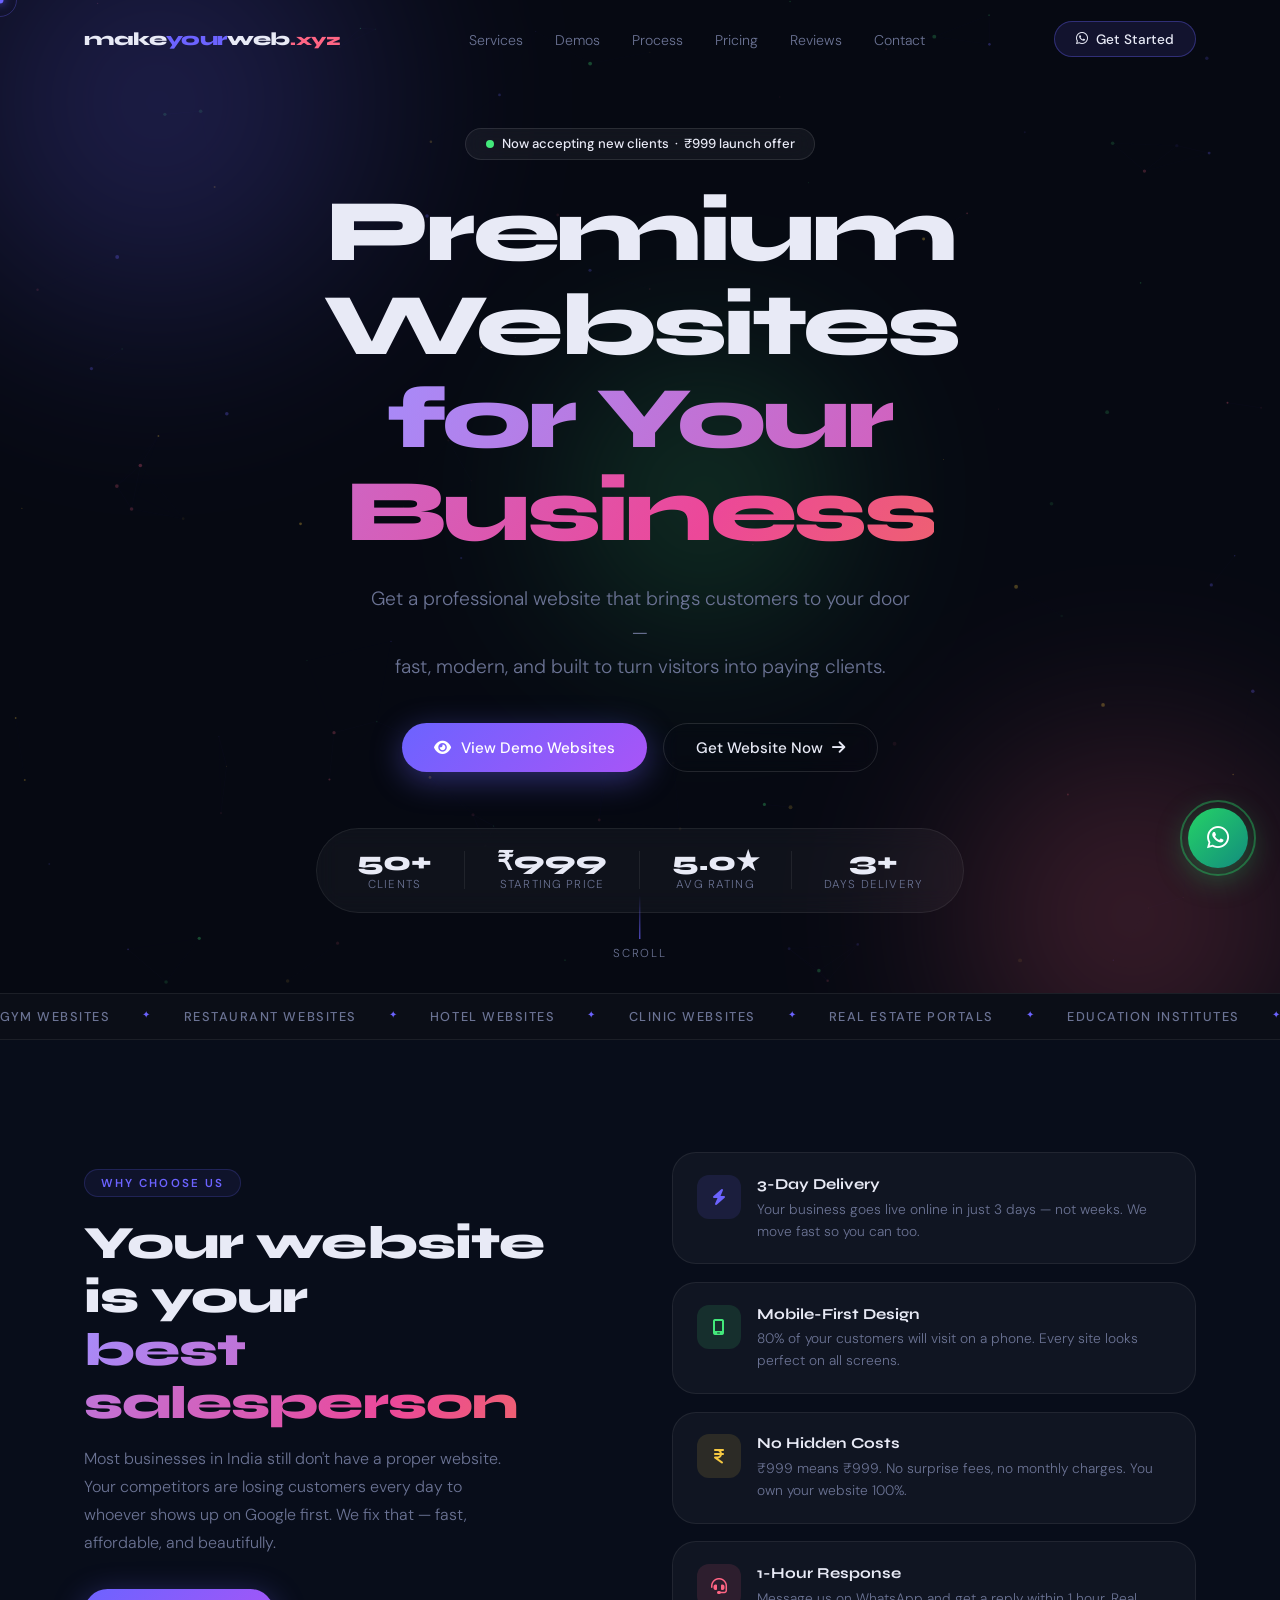
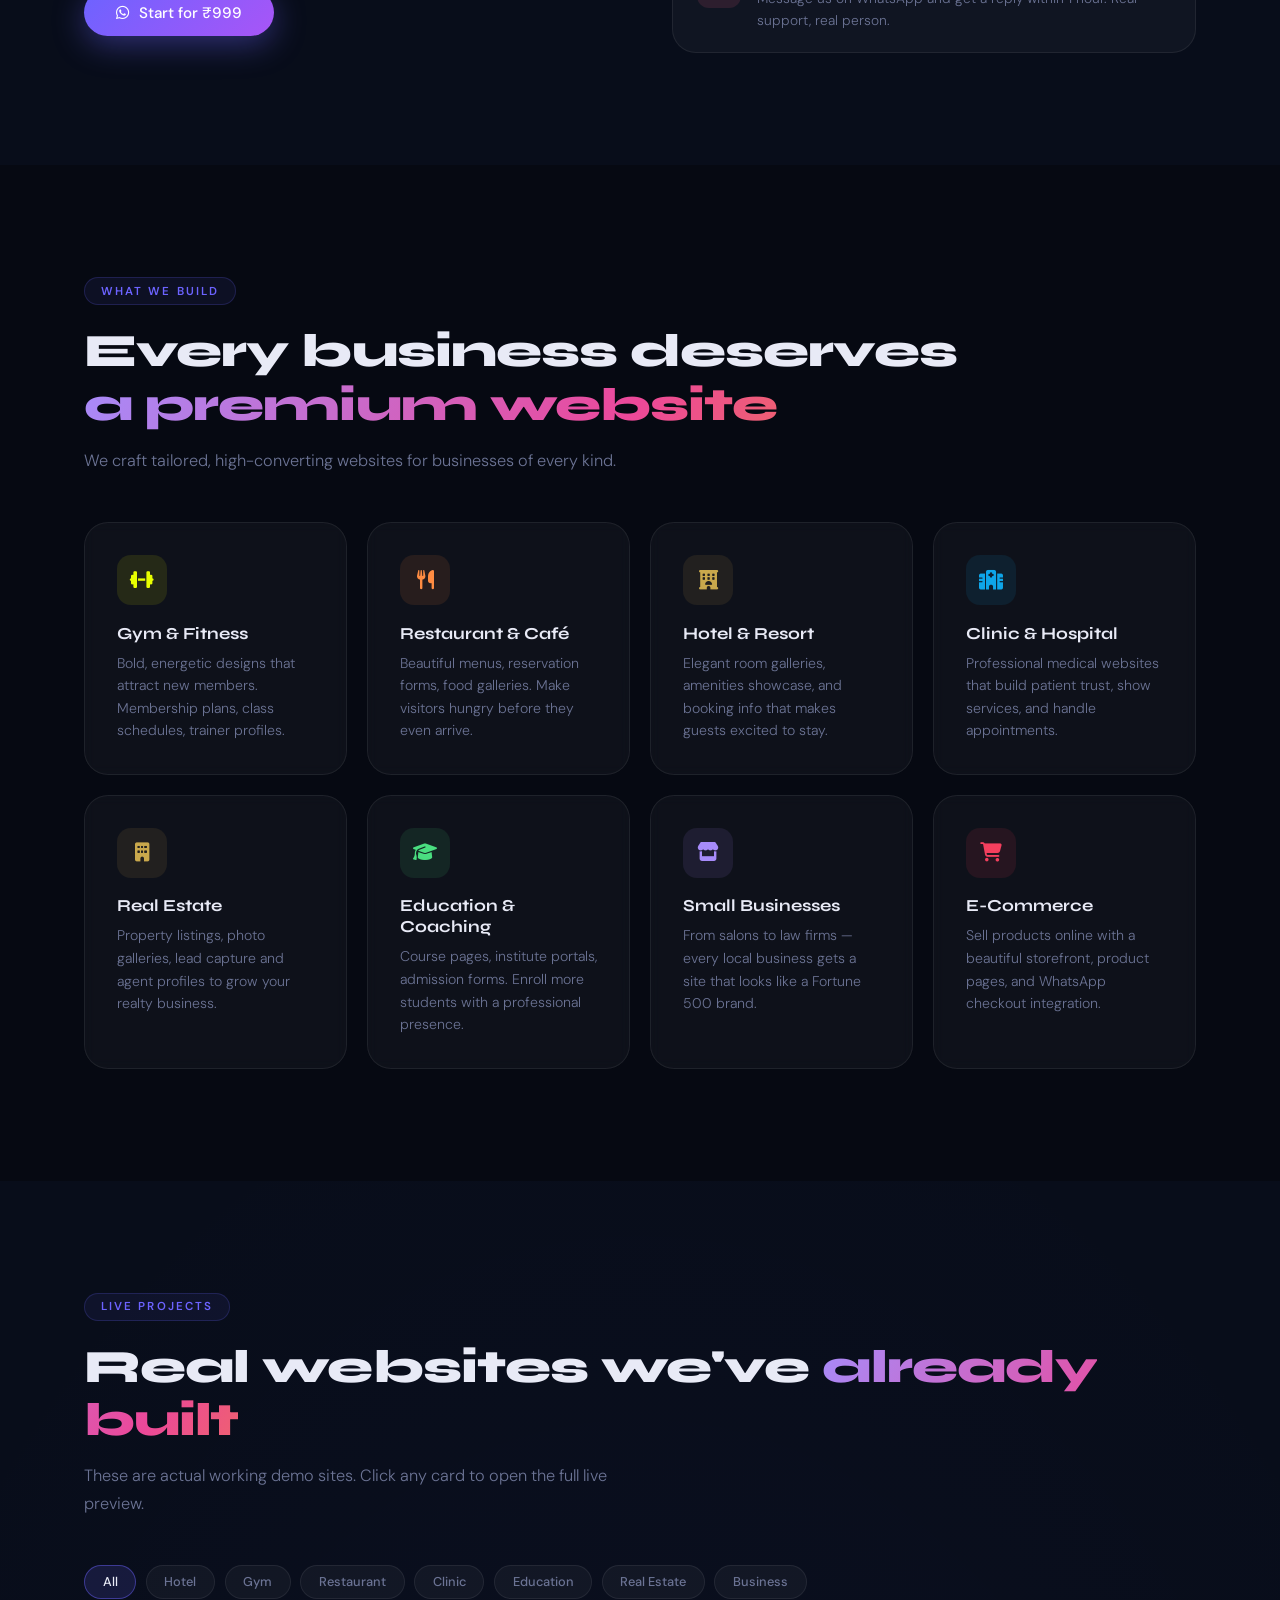
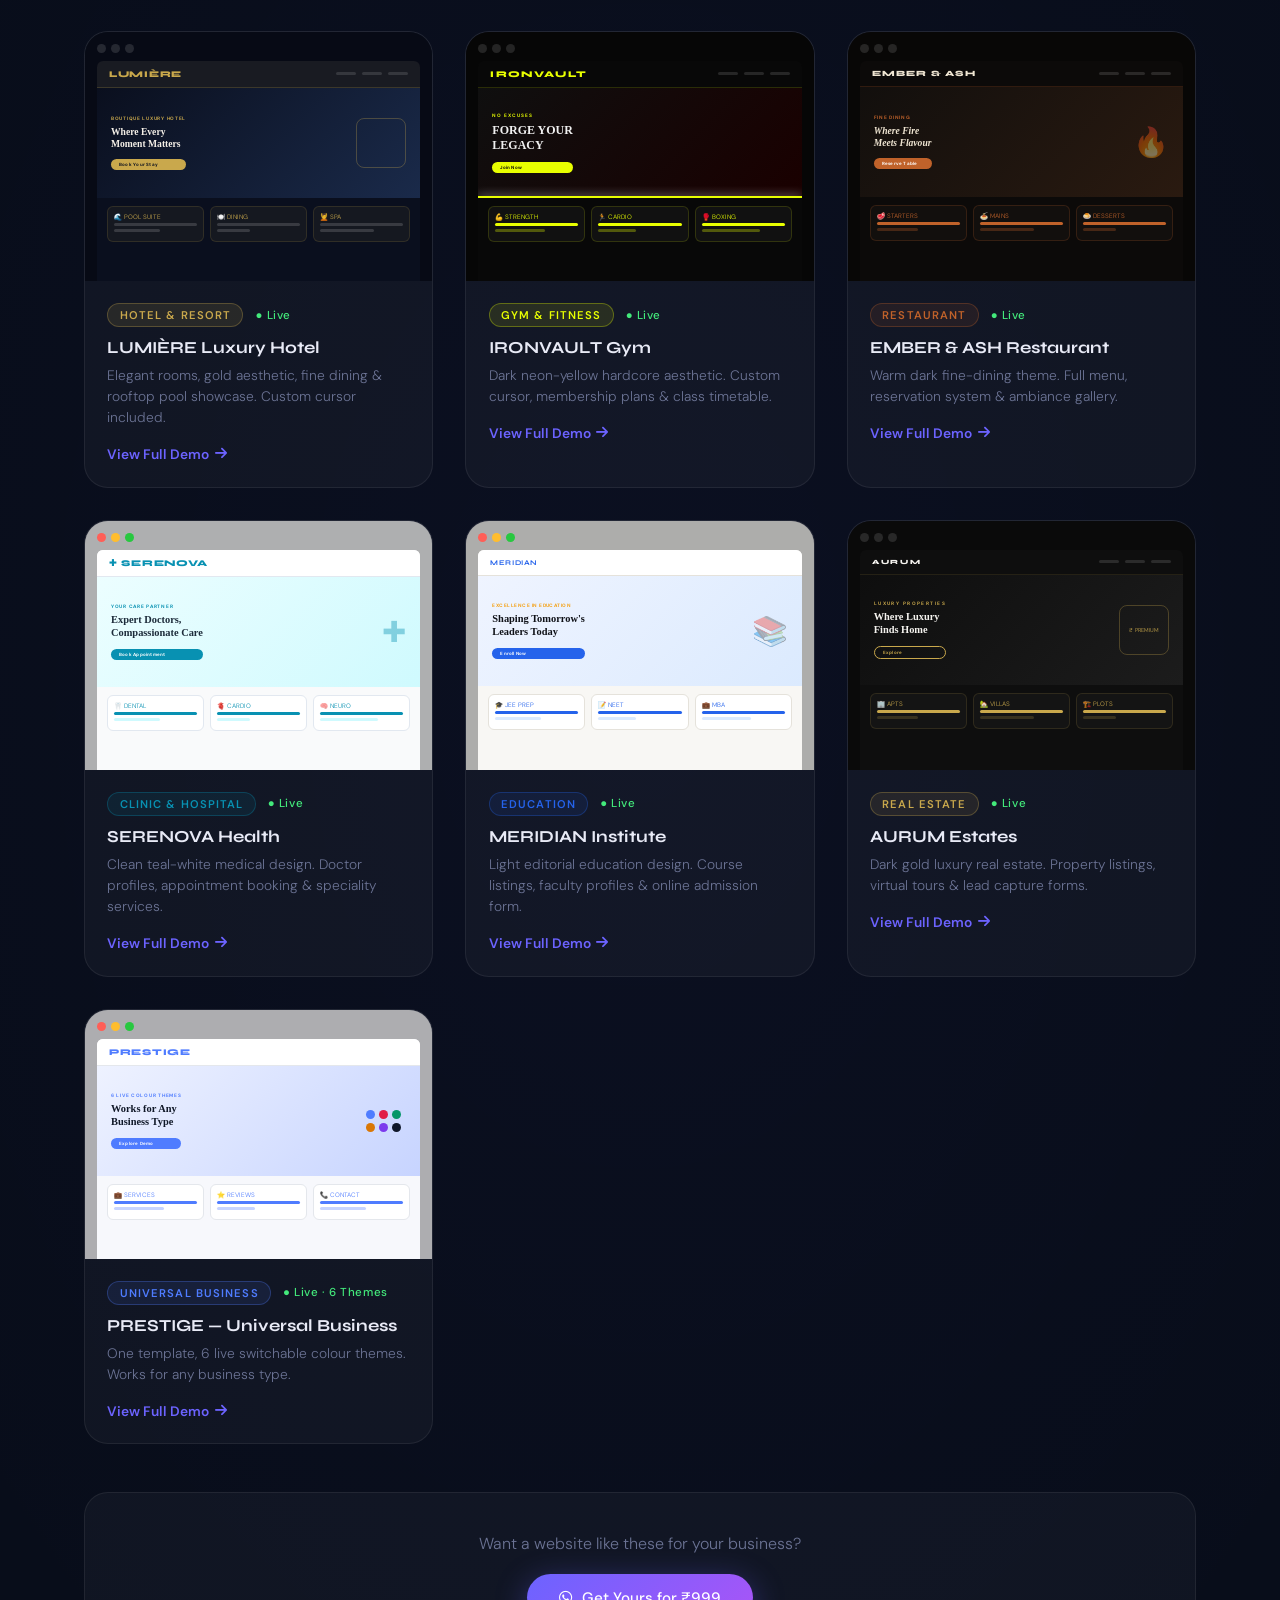
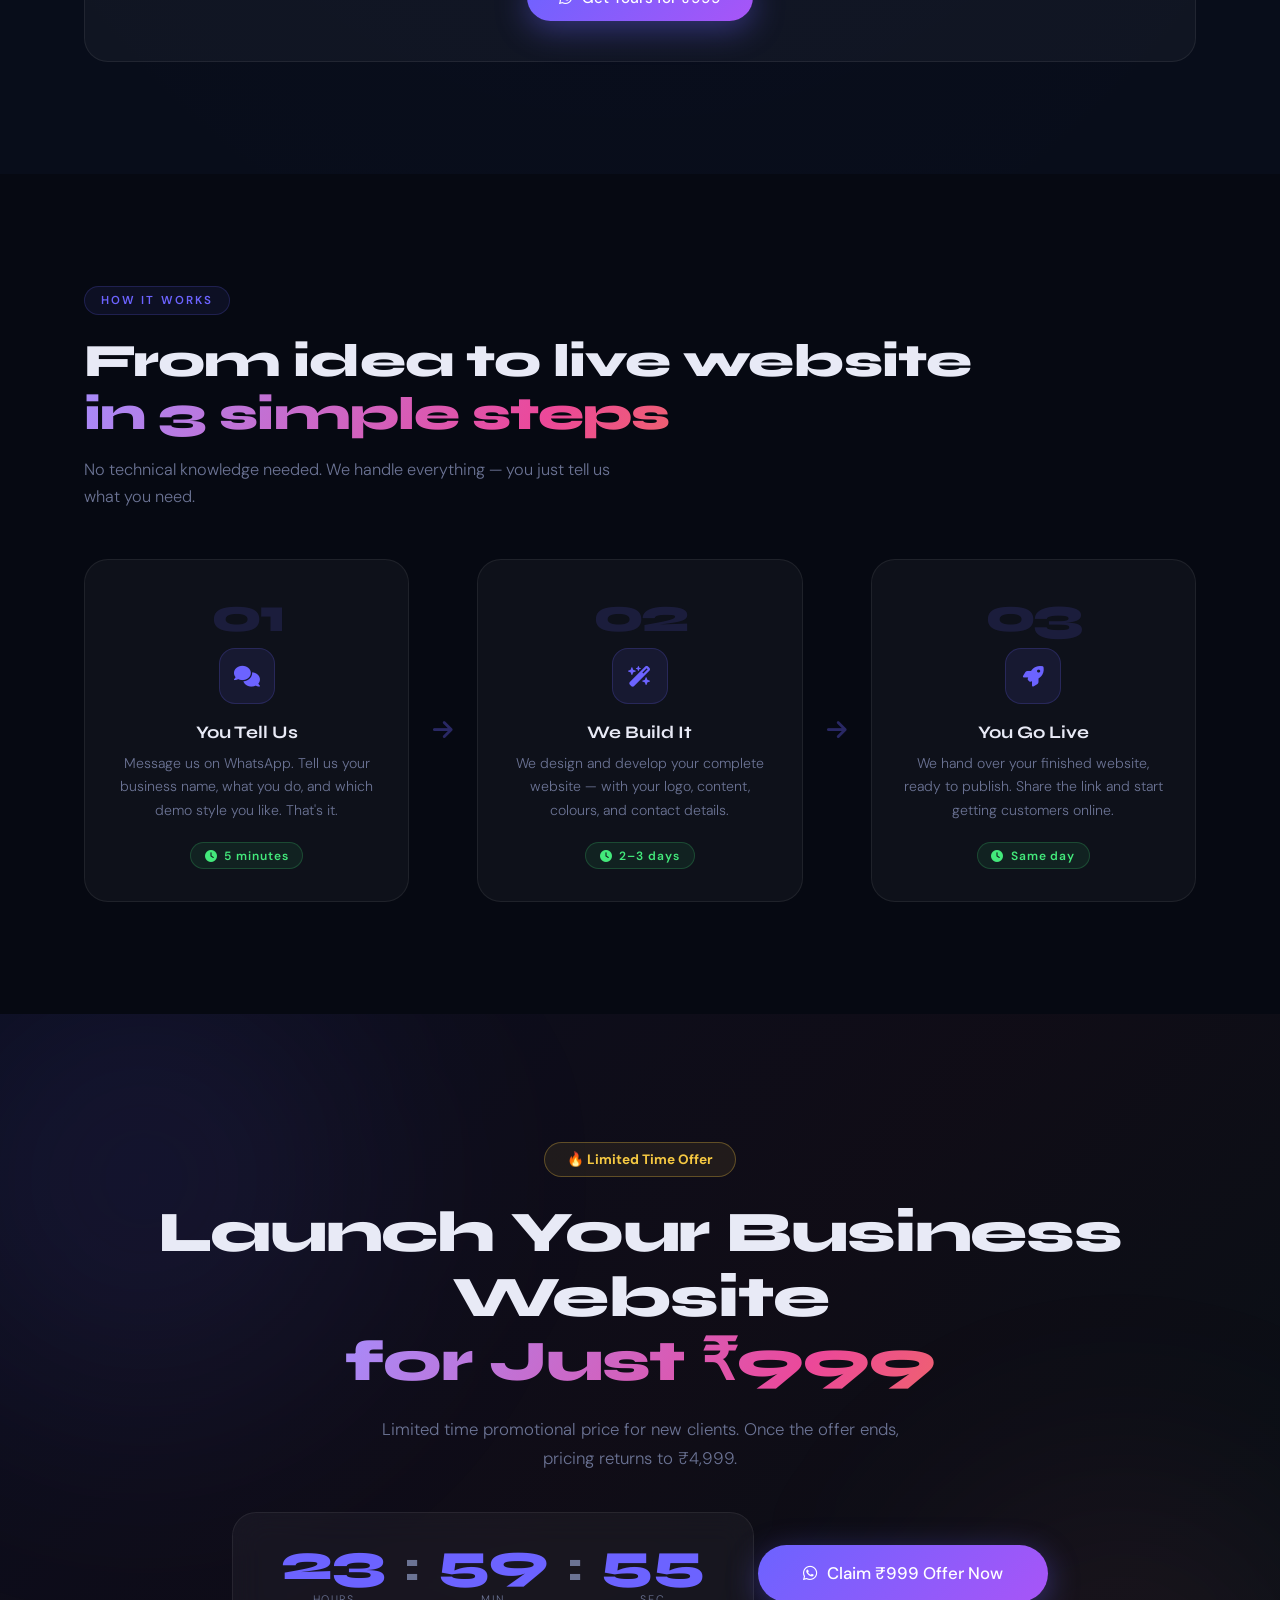
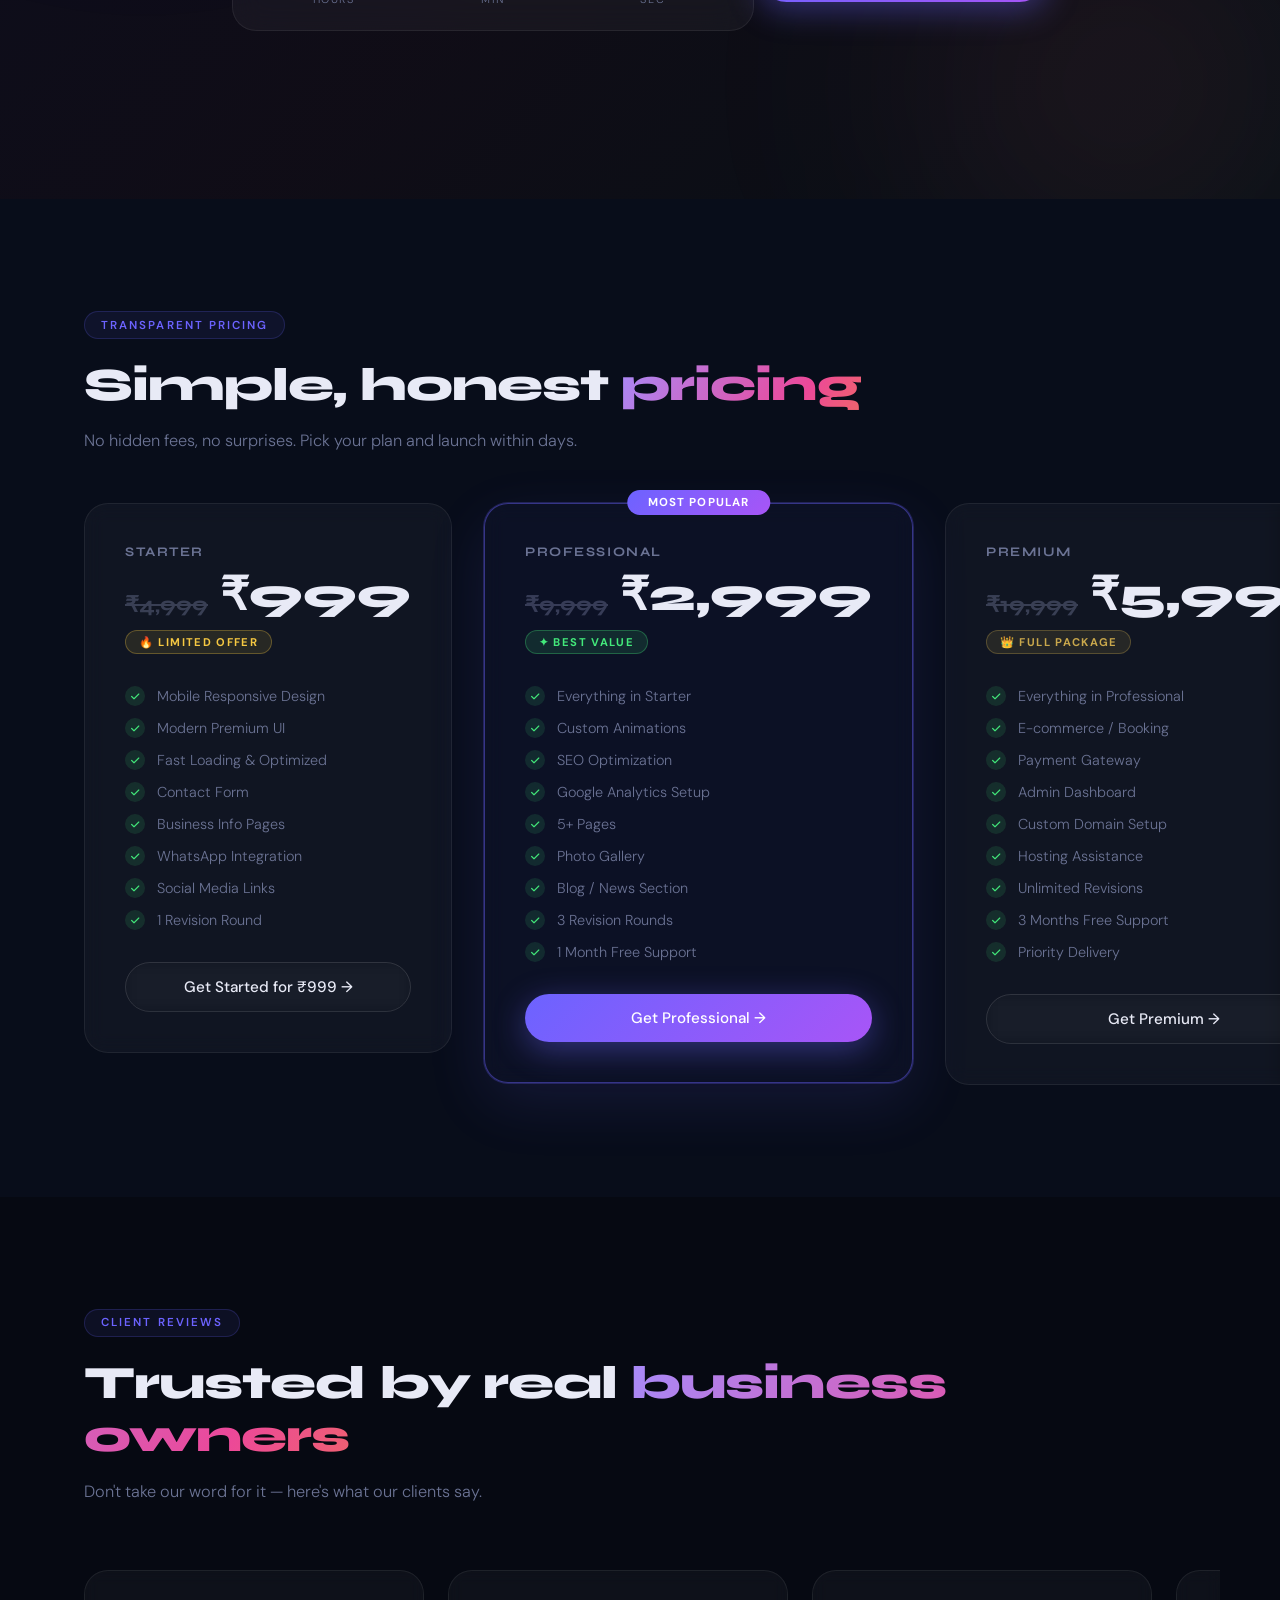
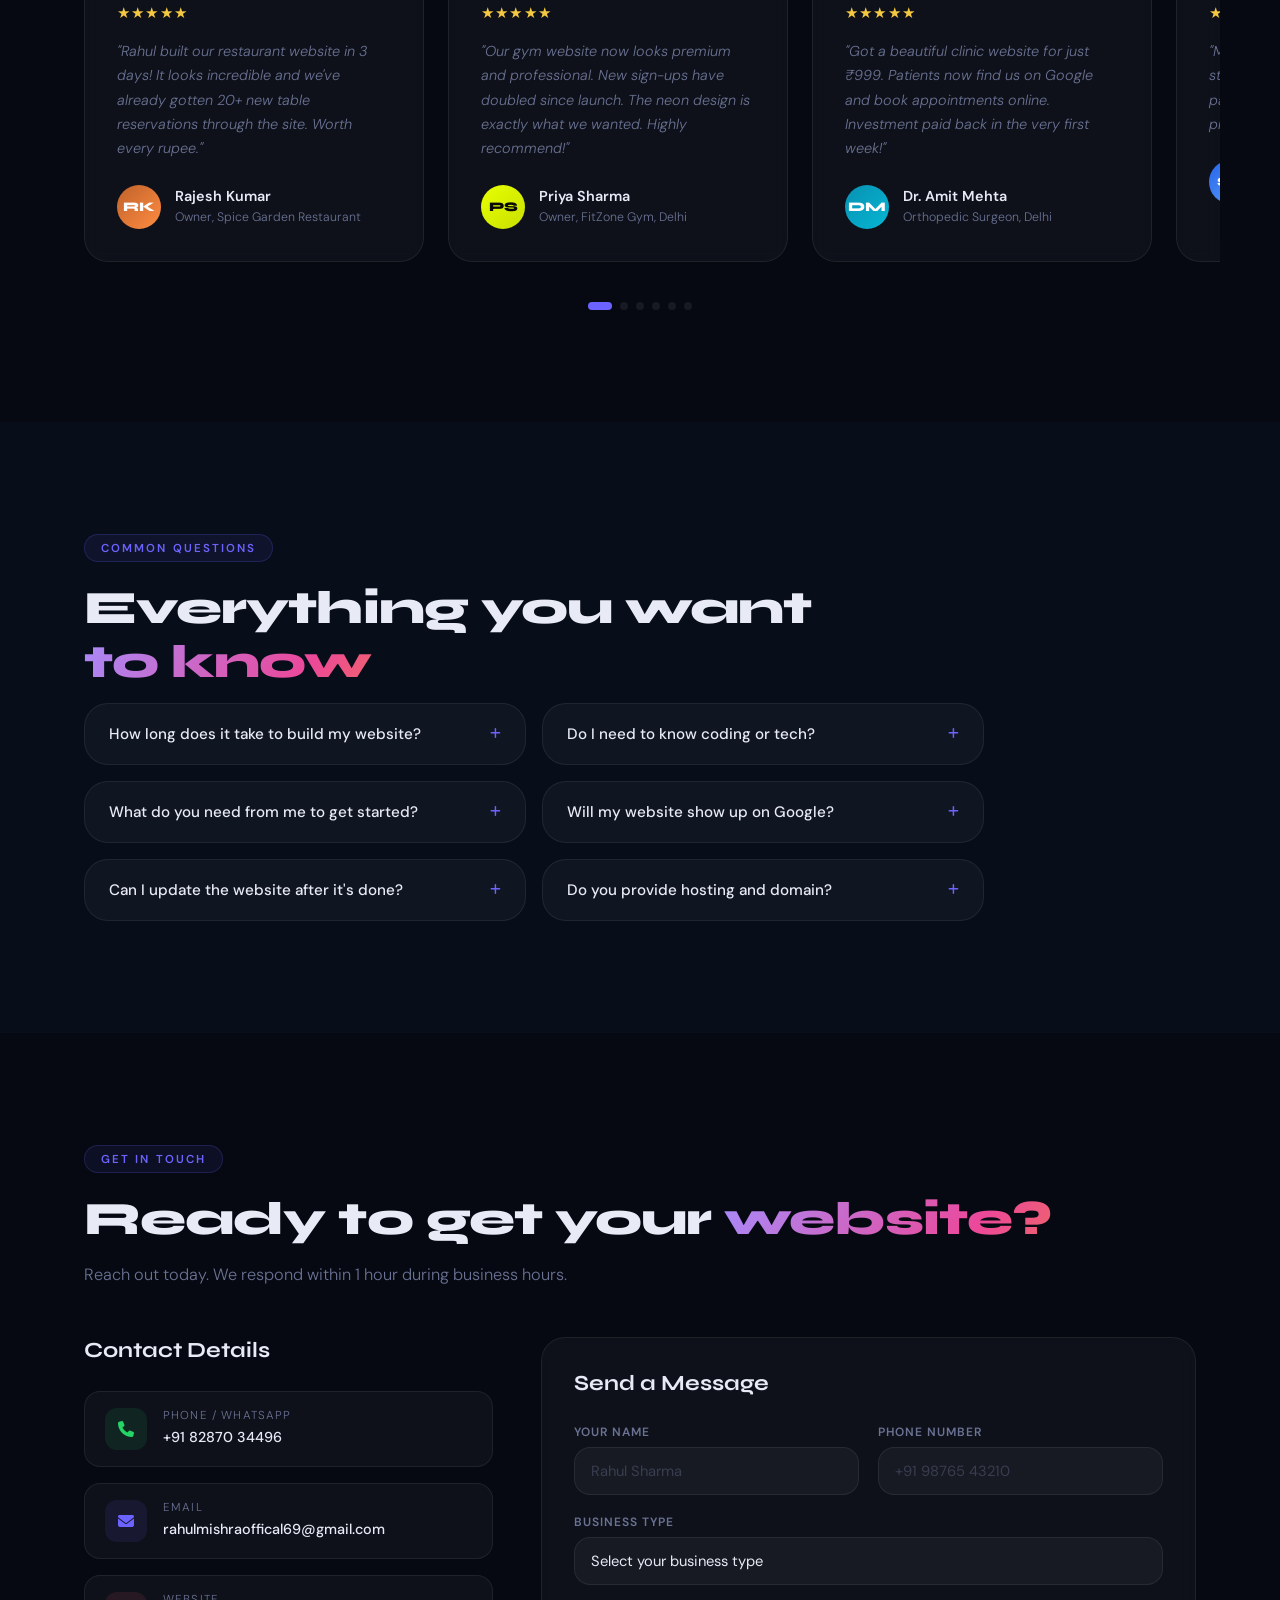
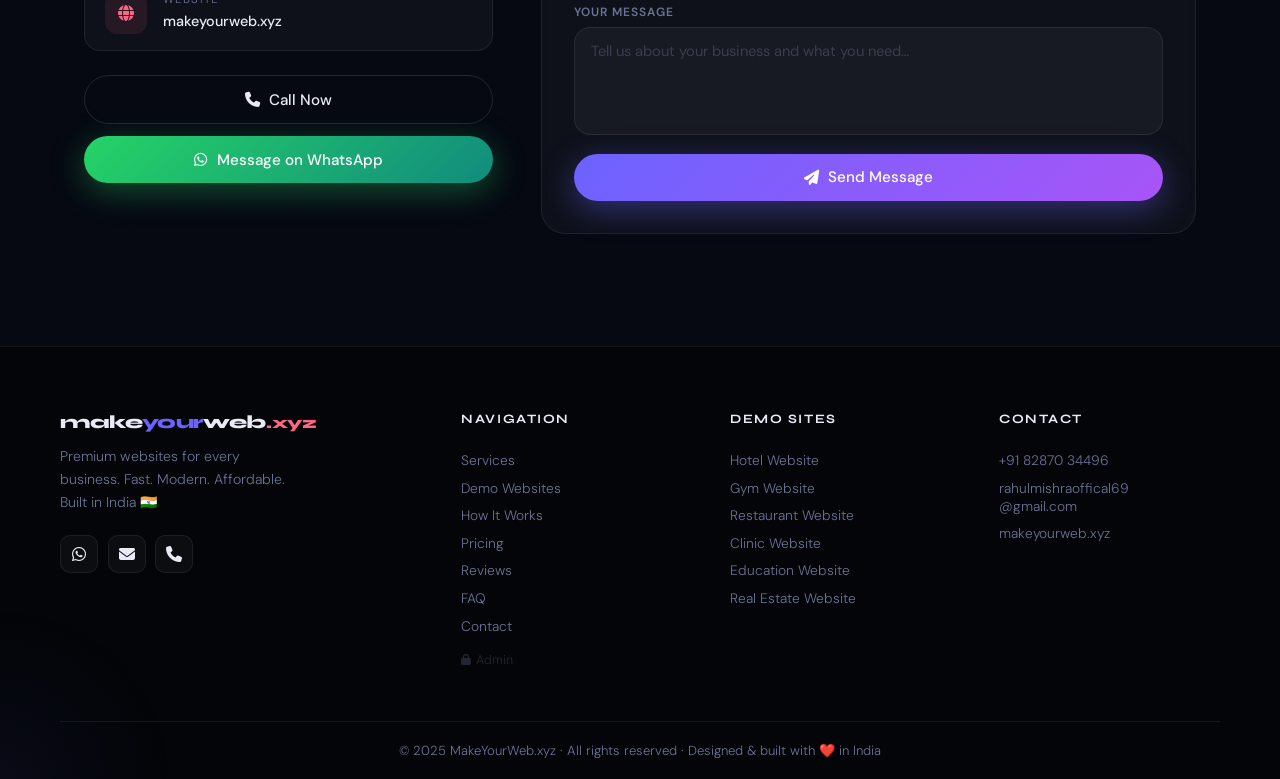
==== commit fe405c07: "Add files via upload" ====
--- a/index.html
+++ b/index.html
@@ -4,7 +4,7 @@
   <meta charset="UTF-8"/>
   <meta name="viewport" content="width=device-width, initial-scale=1.0"/>
   <title>MakeYourWeb.xyz — Premium Business Websites from ₹999</title>
-  <meta name="description" content="Get a stunning, fast, professional website for your business. Gyms, restaurants, hotels, clinics, real estate & more. Starting ₹999."/>
+  <meta name="description" content="Get a stunning, fast, professional website for your business. Gyms, restaurants, hotels, clinics, real estate & more. Starting ₹999. Delivered in 3 days."/>
   <link rel="preconnect" href="https://fonts.googleapis.com"/>
   <link rel="preconnect" href="https://fonts.gstatic.com" crossorigin/>
   <link href="https://fonts.googleapis.com/css2?family=Syne:wght@400;500;600;700;800&family=DM+Sans:ital,opsz,wght@0,9..40,300;0,9..40,400;0,9..40,500;1,9..40,300&display=swap" rel="stylesheet"/>
@@ -13,30 +13,24 @@
 </head>
 <body>
 
-<!-- ══════════════════════════════════
-     CUSTOM CURSOR
-══════════════════════════════════ -->
 <div id="cur-dot"></div>
 <div id="cur-ring"></div>
 
-<!-- ══════════════════════════════════
-     LOADER
-══════════════════════════════════ -->
+<!-- LOADER — DO NOT TOUCH -->
 <div id="loader">
   <div class="ld-logo">make<span>your</span>web</div>
   <div class="ld-bar-wrap"><div class="ld-bar"></div></div>
   <div class="ld-sub">Loading experience…</div>
 </div>
 
-<!-- ══════════════════════════════════
-     NAV
-══════════════════════════════════ -->
+<!-- NAV -->
 <nav id="nav">
   <div class="nav-inner">
     <a href="#" class="nav-logo">make<span>your</span>web<em>.xyz</em></a>
     <ul class="nav-links">
       <li><a href="#services">Services</a></li>
       <li><a href="#demos">Demos</a></li>
+      <li><a href="#process">Process</a></li>
       <li><a href="#pricing">Pricing</a></li>
       <li><a href="#testimonials">Reviews</a></li>
       <li><a href="#contact">Contact</a></li>
@@ -49,6 +43,7 @@
   <div class="mob-nav" id="mobNav">
     <a href="#services">Services</a>
     <a href="#demos">Demos</a>
+    <a href="#process">Process</a>
     <a href="#pricing">Pricing</a>
     <a href="#testimonials">Reviews</a>
     <a href="#contact">Contact</a>
@@ -56,40 +51,26 @@
   </div>
 </nav>
 
-<!-- ══════════════════════════════════
-     HERO
-══════════════════════════════════ -->
+<!-- HERO -->
 <section id="hero">
   <canvas id="heroCanvas"></canvas>
   <div class="hero-orbs">
-    <div class="horb h1"></div>
-    <div class="horb h2"></div>
-    <div class="horb h3"></div>
-  </div>
-
+    <div class="horb h1"></div><div class="horb h2"></div><div class="horb h3"></div>
+  </div>
   <div class="hero-inner">
     <div class="hero-pill fade-up" data-d="0">
       <span class="pill-live"></span> Now accepting new clients &nbsp;·&nbsp; ₹999 launch offer
     </div>
-
     <h1 class="hero-h1 fade-up" data-d="1">
-      Premium Websites<br/>
-      <span class="shine-text">for Your Business</span>
+      Premium Websites<br/><span class="shine-text">for Your Business</span>
     </h1>
-
     <p class="hero-p fade-up" data-d="2">
       Get a professional website that brings customers to your door —<br class="desk-br"/> fast, modern, and built to turn visitors into paying clients.
     </p>
-
     <div class="hero-actions fade-up" data-d="3">
-      <a href="#demos" class="btn-primary">
-        <i class="fa fa-eye"></i> View Demo Websites
-      </a>
-      <a href="https://wa.me/918287034496?text=Hi%20I%20am%20interested%20in%20website%20making" target="_blank" class="btn-ghost">
-        Get Website Now <i class="fa fa-arrow-right"></i>
-      </a>
-    </div>
-
+      <a href="#demos" class="btn-primary"><i class="fa fa-eye"></i> View Demo Websites</a>
+      <a href="https://wa.me/918287034496?text=Hi%20I%20am%20interested%20in%20website%20making" target="_blank" class="btn-ghost">Get Website Now <i class="fa fa-arrow-right"></i></a>
+    </div>
     <div class="hero-stats fade-up" data-d="4">
       <div class="hstat"><strong data-count="50">0</strong><span>Clients</span></div>
       <div class="hstat-div"></div>
@@ -100,486 +81,214 @@
       <div class="hstat"><strong data-count="3">0</strong><span>Days Delivery</span></div>
     </div>
   </div>
-
-  <div class="hero-scroll">
-    <div class="scroll-track"></div>
-    <span>Scroll</span>
-  </div>
-</section>
-
-<!-- ══════════════════════════════════
-     MARQUEE
-══════════════════════════════════ -->
+  <div class="hero-scroll"><div class="scroll-track"></div><span>Scroll</span></div>
+</section>
+
+<!-- MARQUEE -->
 <div class="marquee-wrap">
   <div class="marquee-track">
-    <span>Gym Websites</span><span class="mx">✦</span>
-    <span>Restaurant Websites</span><span class="mx">✦</span>
-    <span>Hotel Websites</span><span class="mx">✦</span>
-    <span>Clinic Websites</span><span class="mx">✦</span>
-    <span>Real Estate Portals</span><span class="mx">✦</span>
-    <span>Education Institutes</span><span class="mx">✦</span>
-    <span>Business Websites</span><span class="mx">✦</span>
-    <span>Course Creators</span><span class="mx">✦</span>
-    <span>Gym Websites</span><span class="mx">✦</span>
-    <span>Restaurant Websites</span><span class="mx">✦</span>
-    <span>Hotel Websites</span><span class="mx">✦</span>
-    <span>Clinic Websites</span><span class="mx">✦</span>
-    <span>Real Estate Portals</span><span class="mx">✦</span>
-    <span>Education Institutes</span><span class="mx">✦</span>
-    <span>Business Websites</span><span class="mx">✦</span>
-    <span>Course Creators</span><span class="mx">✦</span>
+    <span>Gym Websites</span><span class="mx">✦</span><span>Restaurant Websites</span><span class="mx">✦</span>
+    <span>Hotel Websites</span><span class="mx">✦</span><span>Clinic Websites</span><span class="mx">✦</span>
+    <span>Real Estate Portals</span><span class="mx">✦</span><span>Education Institutes</span><span class="mx">✦</span>
+    <span>Business Websites</span><span class="mx">✦</span><span>E-Commerce Stores</span><span class="mx">✦</span>
+    <span>Gym Websites</span><span class="mx">✦</span><span>Restaurant Websites</span><span class="mx">✦</span>
+    <span>Hotel Websites</span><span class="mx">✦</span><span>Clinic Websites</span><span class="mx">✦</span>
+    <span>Real Estate Portals</span><span class="mx">✦</span><span>Education Institutes</span><span class="mx">✦</span>
+    <span>Business Websites</span><span class="mx">✦</span><span>E-Commerce Stores</span><span class="mx">✦</span>
   </div>
 </div>
 
-<!-- ══════════════════════════════════
-     SERVICES
-══════════════════════════════════ -->
+<!-- WHY US -->
+<section id="whyus">
+  <div class="container">
+    <div class="whyus-grid">
+      <div class="whyus-left fade-up" data-d="0">
+        <div class="sec-tag">Why Choose Us</div>
+        <h2 class="sec-h2">Your website is your<br/><span class="shine-text">best salesperson</span></h2>
+        <p class="whyus-p">Most businesses in India still don't have a proper website. Your competitors are losing customers every day to whoever shows up on Google first. We fix that — fast, affordable, and beautifully.</p>
+        <a href="https://wa.me/918287034496?text=Hi%20I%20want%20a%20website%20for%20my%20business" target="_blank" class="btn-primary">
+          <i class="fab fa-whatsapp"></i> Start for ₹999
+        </a>
+      </div>
+      <div class="whyus-right">
+        <div class="why-card fade-up" data-d="0">
+          <div class="why-icon" style="--wic:#6c63ff;--wib:rgba(108,99,255,.12)"><i class="fas fa-bolt"></i></div>
+          <div><strong>3-Day Delivery</strong><p>Your business goes live online in just 3 days — not weeks. We move fast so you can too.</p></div>
+        </div>
+        <div class="why-card fade-up" data-d="1">
+          <div class="why-icon" style="--wic:#43e97b;--wib:rgba(67,233,123,.12)"><i class="fas fa-mobile-screen"></i></div>
+          <div><strong>Mobile-First Design</strong><p>80% of your customers will visit on a phone. Every site looks perfect on all screens.</p></div>
+        </div>
+        <div class="why-card fade-up" data-d="2">
+          <div class="why-icon" style="--wic:#f5c842;--wib:rgba(245,200,66,.12)"><i class="fas fa-indian-rupee-sign"></i></div>
+          <div><strong>No Hidden Costs</strong><p>₹999 means ₹999. No surprise fees, no monthly charges. You own your website 100%.</p></div>
+        </div>
+        <div class="why-card fade-up" data-d="3">
+          <div class="why-icon" style="--wic:#ff6584;--wib:rgba(255,101,132,.12)"><i class="fas fa-headset"></i></div>
+          <div><strong>1-Hour Response</strong><p>Message us on WhatsApp and get a reply within 1 hour. Real support, real person.</p></div>
+        </div>
+      </div>
+    </div>
+  </div>
+</section>
+
+<!-- SERVICES -->
 <section id="services">
   <div class="container">
     <div class="sec-tag fade-up">What We Build</div>
-    <h2 class="sec-h2 fade-up">Every business deserves <br/><span class="shine-text">a premium website</span></h2>
+    <h2 class="sec-h2 fade-up">Every business deserves<br/><span class="shine-text">a premium website</span></h2>
     <p class="sec-p fade-up">We craft tailored, high-converting websites for businesses of every kind.</p>
-
     <div class="srv-grid">
-      <div class="srv-card fade-up" data-d="0">
-        <div class="srv-ic" style="--c:#e8ff00;--cd:rgba(232,255,0,.1)"><i class="fas fa-dumbbell"></i></div>
-        <h3>Gym & Fitness</h3>
-        <p>Bold, energetic designs that attract new members. Membership plans, class schedules, trainer profiles.</p>
-      </div>
-      <div class="srv-card fade-up" data-d="1">
-        <div class="srv-ic" style="--c:#ff8c42;--cd:rgba(255,140,66,.1)"><i class="fas fa-utensils"></i></div>
-        <h3>Restaurant & Café</h3>
-        <p>Beautiful menus, reservation forms, food galleries. Make visitors hungry before they even arrive.</p>
-      </div>
-      <div class="srv-card fade-up" data-d="2">
-        <div class="srv-ic" style="--c:#c9a84c;--cd:rgba(201,168,76,.1)"><i class="fas fa-hotel"></i></div>
-        <h3>Hotel & Resort</h3>
-        <p>Elegant room galleries, amenities showcase, and booking info that makes guests excited to stay.</p>
-      </div>
-      <div class="srv-card fade-up" data-d="3">
-        <div class="srv-ic" style="--c:#0ea5e9;--cd:rgba(14,165,233,.1)"><i class="fas fa-hospital"></i></div>
-        <h3>Clinic & Hospital</h3>
-        <p>Professional medical websites that build patient trust, show services, and handle appointments.</p>
-      </div>
-      <div class="srv-card fade-up" data-d="4">
-        <div class="srv-ic" style="--c:#c9a84c;--cd:rgba(201,168,76,.1)"><i class="fas fa-building"></i></div>
-        <h3>Real Estate</h3>
-        <p>Property listings, photo galleries, lead capture and agent profiles to grow your realty business.</p>
-      </div>
-      <div class="srv-card fade-up" data-d="5">
-        <div class="srv-ic" style="--c:#4ade80;--cd:rgba(74,222,128,.1)"><i class="fas fa-graduation-cap"></i></div>
-        <h3>Education & Coaching</h3>
-        <p>Course pages, institute portals, admission forms. Enroll more students with a professional online presence.</p>
-      </div>
-      <div class="srv-card fade-up" data-d="0">
-        <div class="srv-ic" style="--c:#a78bfa;--cd:rgba(167,139,250,.1)"><i class="fas fa-store"></i></div>
-        <h3>Small Businesses</h3>
-        <p>From salons to law firms — every local business gets a site that looks like a Fortune 500 brand.</p>
-      </div>
-      <div class="srv-card fade-up" data-d="1">
-        <div class="srv-ic" style="--c:#f43f5e;--cd:rgba(244,63,94,.1)"><i class="fas fa-bolt"></i></div>
-        <h3>Fast & Mobile-First</h3>
-        <p>Every website is lightning-fast, SEO-ready, and looks stunning on any screen size — guaranteed.</p>
-      </div>
-    </div>
-  </div>
-</section>
-
-<!-- ══════════════════════════════════
-     DEMOS
-══════════════════════════════════ -->
+      <div class="srv-card fade-up" data-d="0"><div class="srv-ic" style="--c:#e8ff00;--cd:rgba(232,255,0,.1)"><i class="fas fa-dumbbell"></i></div><h3>Gym & Fitness</h3><p>Bold, energetic designs that attract new members. Membership plans, class schedules, trainer profiles.</p></div>
+      <div class="srv-card fade-up" data-d="1"><div class="srv-ic" style="--c:#ff8c42;--cd:rgba(255,140,66,.1)"><i class="fas fa-utensils"></i></div><h3>Restaurant & Café</h3><p>Beautiful menus, reservation forms, food galleries. Make visitors hungry before they even arrive.</p></div>
+      <div class="srv-card fade-up" data-d="2"><div class="srv-ic" style="--c:#c9a84c;--cd:rgba(201,168,76,.1)"><i class="fas fa-hotel"></i></div><h3>Hotel & Resort</h3><p>Elegant room galleries, amenities showcase, and booking info that makes guests excited to stay.</p></div>
+      <div class="srv-card fade-up" data-d="3"><div class="srv-ic" style="--c:#0ea5e9;--cd:rgba(14,165,233,.1)"><i class="fas fa-hospital"></i></div><h3>Clinic & Hospital</h3><p>Professional medical websites that build patient trust, show services, and handle appointments.</p></div>
+      <div class="srv-card fade-up" data-d="4"><div class="srv-ic" style="--c:#c9a84c;--cd:rgba(201,168,76,.1)"><i class="fas fa-building"></i></div><h3>Real Estate</h3><p>Property listings, photo galleries, lead capture and agent profiles to grow your realty business.</p></div>
+      <div class="srv-card fade-up" data-d="5"><div class="srv-ic" style="--c:#4ade80;--cd:rgba(74,222,128,.1)"><i class="fas fa-graduation-cap"></i></div><h3>Education & Coaching</h3><p>Course pages, institute portals, admission forms. Enroll more students with a professional presence.</p></div>
+      <div class="srv-card fade-up" data-d="0"><div class="srv-ic" style="--c:#a78bfa;--cd:rgba(167,139,250,.1)"><i class="fas fa-store"></i></div><h3>Small Businesses</h3><p>From salons to law firms — every local business gets a site that looks like a Fortune 500 brand.</p></div>
+      <div class="srv-card fade-up" data-d="1"><div class="srv-ic" style="--c:#f43f5e;--cd:rgba(244,63,94,.1)"><i class="fas fa-cart-shopping"></i></div><h3>E-Commerce</h3><p>Sell products online with a beautiful storefront, product pages, and WhatsApp checkout integration.</p></div>
+    </div>
+  </div>
+</section>
+
+<!-- DEMOS -->
 <section id="demos">
   <div class="container">
     <div class="sec-tag fade-up">Live Projects</div>
     <h2 class="sec-h2 fade-up">Real websites we've <span class="shine-text">already built</span></h2>
     <p class="sec-p fade-up">These are actual working demo sites. Click any card to open the full live preview.</p>
 
+    <div class="demo-filters fade-up" id="demoFilters">
+      <button class="df-btn active" data-filter="all">All</button>
+      <button class="df-btn" data-filter="Hotel &amp; Resort">Hotel</button>
+      <button class="df-btn" data-filter="Gym &amp; Fitness">Gym</button>
+      <button class="df-btn" data-filter="Restaurant &amp; Café">Restaurant</button>
+      <button class="df-btn" data-filter="Clinic &amp; Hospital">Clinic</button>
+      <button class="df-btn" data-filter="Education">Education</button>
+      <button class="df-btn" data-filter="Real Estate">Real Estate</button>
+      <button class="df-btn" data-filter="Small Business">Business</button>
+    </div>
+
     <div class="demo-grid" id="demoGrid">
 
-      <!-- HOTEL -->
-      <div class="demo-card fade-up" data-d="0">
+      <div class="demo-card fade-up" data-d="0" data-cat="Hotel &amp; Resort">
         <a href="demos/hotel/index.html" target="_blank" class="demo-preview" style="--bg1:#0A0F1E;--bg2:#1a2a4a;--ac:#C9A84C">
-          <div class="dp-browser">
-            <div class="dp-bar"><span></span><span></span><span></span></div>
-            <div class="dp-screen">
-              <div class="dp-nav" style="background:rgba(201,168,76,.08);border-color:rgba(201,168,76,.2)">
-                <div class="dp-logo" style="color:#C9A84C">LUMIÈRE</div>
-                <div class="dp-nav-links"><div></div><div></div><div></div></div>
-              </div>
-              <div class="dp-hero" style="background:linear-gradient(135deg,#0A0F1E,#1a2a4a)">
-                <div class="dp-hero-text">
-                  <div class="dp-h-sub" style="color:#C9A84C">BOUTIQUE LUXURY HOTEL</div>
-                  <div class="dp-h-title" style="color:#F5F0E8">Where Every<br/>Moment Matters</div>
-                  <div class="dp-h-btn" style="background:#C9A84C;color:#0A0F1E">Book Your Stay</div>
-                </div>
-                <div class="dp-hero-deco" style="border-color:rgba(201,168,76,.3)"></div>
-              </div>
-              <div class="dp-cards">
-                <div class="dp-c" style="background:rgba(201,168,76,.06);border-color:rgba(201,168,76,.15)"><div style="color:#C9A84C;font-size:.4rem;margin-bottom:2px">🌊 POOL SUITE</div><div class="dp-c-bar"></div><div class="dp-c-bar" style="width:55%"></div></div>
-                <div class="dp-c" style="background:rgba(201,168,76,.06);border-color:rgba(201,168,76,.15)"><div style="color:#C9A84C;font-size:.4rem;margin-bottom:2px">🍽️ FINE DINING</div><div class="dp-c-bar"></div><div class="dp-c-bar" style="width:40%"></div></div>
-                <div class="dp-c" style="background:rgba(201,168,76,.06);border-color:rgba(201,168,76,.15)"><div style="color:#C9A84C;font-size:.4rem;margin-bottom:2px">💆 SPA & WELLNESS</div><div class="dp-c-bar"></div><div class="dp-c-bar" style="width:65%"></div></div>
-              </div>
-            </div>
-          </div>
-          <div class="demo-hover-cta">Open Live Demo <i class="fa fa-external-link-alt"></i></div>
-        </a>
-        <div class="demo-info">
-          <div class="di-row">
-            <span class="di-tag" style="--tc:#C9A84C;--tb:rgba(201,168,76,.12)">Hotel & Resort</span>
-            <span class="di-live">● Live</span>
-          </div>
-          <h4>LUMIÈRE Luxury Hotel</h4>
-          <p>Elegant rooms, gold aesthetic, fine dining & rooftop pool showcase. Custom cursor included.</p>
-          <a href="demos/hotel/index.html" target="_blank" class="di-link">View Full Demo <i class="fa fa-arrow-right"></i></a>
-        </div>
-      </div>
-
-      <!-- GYM -->
-      <div class="demo-card fade-up" data-d="1">
+          <div class="dp-browser"><div class="dp-bar"><span></span><span></span><span></span></div>
+            <div class="dp-screen"><div class="dp-nav" style="background:rgba(201,168,76,.08);border-color:rgba(201,168,76,.2)"><div class="dp-logo" style="color:#C9A84C">LUMIÈRE</div><div class="dp-nav-links"><div></div><div></div><div></div></div></div>
+              <div class="dp-hero" style="background:linear-gradient(135deg,#0A0F1E,#1a2a4a)"><div class="dp-hero-text"><div class="dp-h-sub" style="color:#C9A84C">BOUTIQUE LUXURY HOTEL</div><div class="dp-h-title" style="color:#F5F0E8">Where Every<br/>Moment Matters</div><div class="dp-h-btn" style="background:#C9A84C;color:#0A0F1E">Book Your Stay</div></div><div class="dp-hero-deco" style="border-color:rgba(201,168,76,.3)"></div></div>
+              <div class="dp-cards"><div class="dp-c" style="background:rgba(201,168,76,.06);border-color:rgba(201,168,76,.15)"><div style="color:#C9A84C;font-size:.4rem;margin-bottom:2px">🌊 POOL SUITE</div><div class="dp-c-bar"></div><div class="dp-c-bar" style="width:55%"></div></div><div class="dp-c" style="background:rgba(201,168,76,.06);border-color:rgba(201,168,76,.15)"><div style="color:#C9A84C;font-size:.4rem;margin-bottom:2px">🍽️ DINING</div><div class="dp-c-bar"></div><div class="dp-c-bar" style="width:40%"></div></div><div class="dp-c" style="background:rgba(201,168,76,.06);border-color:rgba(201,168,76,.15)"><div style="color:#C9A84C;font-size:.4rem;margin-bottom:2px">💆 SPA</div><div class="dp-c-bar"></div><div class="dp-c-bar" style="width:65%"></div></div></div>
+          </div></div><div class="demo-hover-cta">Open Live Demo <i class="fa fa-external-link-alt"></i></div></a>
+        <div class="demo-info"><div class="di-row"><span class="di-tag" style="--tc:#C9A84C;--tb:rgba(201,168,76,.12)">Hotel &amp; Resort</span><span class="di-live">● Live</span></div><h4>LUMIÈRE Luxury Hotel</h4><p>Elegant rooms, gold aesthetic, fine dining &amp; rooftop pool showcase. Custom cursor included.</p><a href="demos/hotel/index.html" target="_blank" class="di-link">View Full Demo <i class="fa fa-arrow-right"></i></a></div>
+      </div>
+
+      <div class="demo-card fade-up" data-d="1" data-cat="Gym &amp; Fitness">
         <a href="demos/gym/index.html" target="_blank" class="demo-preview" style="--bg1:#080808;--bg2:#111;--ac:#e8ff00">
-          <div class="dp-browser">
-            <div class="dp-bar"><span></span><span></span><span></span></div>
-            <div class="dp-screen" style="background:#080808">
-              <div class="dp-nav" style="background:transparent;border-color:rgba(232,255,0,.15)">
-                <div class="dp-logo" style="color:#e8ff00;letter-spacing:.15em">IRONVAULT</div>
-                <div class="dp-nav-links"><div></div><div></div><div></div></div>
-              </div>
-              <div class="dp-hero" style="background:linear-gradient(135deg,#0f0f0f,#1a0000)">
-                <div class="dp-hero-text">
-                  <div class="dp-h-sub" style="color:#e8ff00;letter-spacing:.2em">NO EXCUSES</div>
-                  <div class="dp-h-title" style="color:#f0f0f0;font-size:.75rem">FORGE YOUR<br/>LEGACY</div>
-                  <div class="dp-h-btn" style="background:#e8ff00;color:#080808">Join Now</div>
-                </div>
-                <div class="dp-neon-bar" style="background:#e8ff00"></div>
-              </div>
-              <div class="dp-cards">
-                <div class="dp-c" style="background:#111;border-color:rgba(232,255,0,.15)"><div style="color:#e8ff00;font-size:.4rem;margin-bottom:2px">💪 STRENGTH</div><div class="dp-c-bar" style="background:#e8ff00"></div><div class="dp-c-bar" style="width:60%;background:rgba(232,255,0,.3)"></div></div>
-                <div class="dp-c" style="background:#111;border-color:rgba(232,255,0,.15)"><div style="color:#e8ff00;font-size:.4rem;margin-bottom:2px">🏃 CARDIO</div><div class="dp-c-bar" style="background:#e8ff00"></div><div class="dp-c-bar" style="width:45%;background:rgba(232,255,0,.3)"></div></div>
-                <div class="dp-c" style="background:#111;border-color:rgba(232,255,0,.15)"><div style="color:#e8ff00;font-size:.4rem;margin-bottom:2px">🥊 BOXING</div><div class="dp-c-bar" style="background:#e8ff00"></div><div class="dp-c-bar" style="width:70%;background:rgba(232,255,0,.3)"></div></div>
-              </div>
-            </div>
-          </div>
-          <div class="demo-hover-cta">Open Live Demo <i class="fa fa-external-link-alt"></i></div>
-        </a>
-        <div class="demo-info">
-          <div class="di-row">
-            <span class="di-tag" style="--tc:#e8ff00;--tb:rgba(232,255,0,.1)">Gym & Fitness</span>
-            <span class="di-live">● Live</span>
-          </div>
-          <h4>IRONVAULT Gym</h4>
-          <p>Dark neon-yellow hardcore aesthetic. Custom cursor, membership plans & class timetable.</p>
-          <a href="demos/gym/index.html" target="_blank" class="di-link">View Full Demo <i class="fa fa-arrow-right"></i></a>
-        </div>
-      </div>
-
-      <!-- RESTAURANT -->
-      <div class="demo-card fade-up" data-d="2">
+          <div class="dp-browser"><div class="dp-bar"><span></span><span></span><span></span></div>
+            <div class="dp-screen" style="background:#080808"><div class="dp-nav" style="background:transparent;border-color:rgba(232,255,0,.15)"><div class="dp-logo" style="color:#e8ff00;letter-spacing:.15em">IRONVAULT</div><div class="dp-nav-links"><div></div><div></div><div></div></div></div>
+              <div class="dp-hero" style="background:linear-gradient(135deg,#0f0f0f,#1a0000)"><div class="dp-hero-text"><div class="dp-h-sub" style="color:#e8ff00;letter-spacing:.2em">NO EXCUSES</div><div class="dp-h-title" style="color:#f0f0f0;font-size:.75rem">FORGE YOUR<br/>LEGACY</div><div class="dp-h-btn" style="background:#e8ff00;color:#080808">Join Now</div></div><div class="dp-neon-bar" style="background:#e8ff00"></div></div>
+              <div class="dp-cards"><div class="dp-c" style="background:#111;border-color:rgba(232,255,0,.15)"><div style="color:#e8ff00;font-size:.4rem;margin-bottom:2px">💪 STRENGTH</div><div class="dp-c-bar" style="background:#e8ff00"></div><div class="dp-c-bar" style="width:60%;background:rgba(232,255,0,.3)"></div></div><div class="dp-c" style="background:#111;border-color:rgba(232,255,0,.15)"><div style="color:#e8ff00;font-size:.4rem;margin-bottom:2px">🏃 CARDIO</div><div class="dp-c-bar" style="background:#e8ff00"></div><div class="dp-c-bar" style="width:45%;background:rgba(232,255,0,.3)"></div></div><div class="dp-c" style="background:#111;border-color:rgba(232,255,0,.15)"><div style="color:#e8ff00;font-size:.4rem;margin-bottom:2px">🥊 BOXING</div><div class="dp-c-bar" style="background:#e8ff00"></div><div class="dp-c-bar" style="width:70%;background:rgba(232,255,0,.3)"></div></div></div>
+          </div></div><div class="demo-hover-cta">Open Live Demo <i class="fa fa-external-link-alt"></i></div></a>
+        <div class="demo-info"><div class="di-row"><span class="di-tag" style="--tc:#e8ff00;--tb:rgba(232,255,0,.1)">Gym &amp; Fitness</span><span class="di-live">● Live</span></div><h4>IRONVAULT Gym</h4><p>Dark neon-yellow hardcore aesthetic. Custom cursor, membership plans &amp; class timetable.</p><a href="demos/gym/index.html" target="_blank" class="di-link">View Full Demo <i class="fa fa-arrow-right"></i></a></div>
+      </div>
+
+      <div class="demo-card fade-up" data-d="2" data-cat="Restaurant &amp; Café">
         <a href="demos/restaurant/index.html" target="_blank" class="demo-preview" style="--bg1:#0c0a09;--bg2:#221c16;--ac:#c0622a">
-          <div class="dp-browser">
-            <div class="dp-bar"><span></span><span></span><span></span></div>
-            <div class="dp-screen" style="background:#0c0a09">
-              <div class="dp-nav" style="background:transparent;border-color:rgba(192,98,42,.2)">
-                <div class="dp-logo" style="color:#f0e6d3;font-size:.5rem;letter-spacing:.15em">EMBER & ASH</div>
-                <div class="dp-nav-links"><div></div><div></div><div></div></div>
-              </div>
-              <div class="dp-hero" style="background:linear-gradient(135deg,#120f0d,#2a1a10)">
-                <div class="dp-hero-text">
-                  <div class="dp-h-sub" style="color:#c0622a">FINE DINING</div>
-                  <div class="dp-h-title" style="color:#f0e6d3;font-style:italic">Where Fire<br/>Meets Flavour</div>
-                  <div class="dp-h-btn" style="background:#c0622a;color:#fff">Reserve Table</div>
-                </div>
-                <div class="dp-flame" style="color:#c0622a">🔥</div>
-              </div>
-              <div class="dp-cards">
-                <div class="dp-c" style="background:#120f0d;border-color:rgba(192,98,42,.2)"><div style="color:#c0622a;font-size:.4rem;margin-bottom:2px">🥩 STARTERS</div><div class="dp-c-bar" style="background:#c0622a"></div><div class="dp-c-bar" style="width:50%;background:rgba(192,98,42,.3)"></div></div>
-                <div class="dp-c" style="background:#120f0d;border-color:rgba(192,98,42,.2)"><div style="color:#c0622a;font-size:.4rem;margin-bottom:2px">🍝 MAINS</div><div class="dp-c-bar" style="background:#c0622a"></div><div class="dp-c-bar" style="width:65%;background:rgba(192,98,42,.3)"></div></div>
-                <div class="dp-c" style="background:#120f0d;border-color:rgba(192,98,42,.2)"><div style="color:#c0622a;font-size:.4rem;margin-bottom:2px">🍮 DESSERTS</div><div class="dp-c-bar" style="background:#c0622a"></div><div class="dp-c-bar" style="width:40%;background:rgba(192,98,42,.3)"></div></div>
-              </div>
-            </div>
-          </div>
-          <div class="demo-hover-cta">Open Live Demo <i class="fa fa-external-link-alt"></i></div>
-        </a>
-        <div class="demo-info">
-          <div class="di-row">
-            <span class="di-tag" style="--tc:#c0622a;--tb:rgba(192,98,42,.1)">Restaurant</span>
-            <span class="di-live">● Live</span>
-          </div>
-          <h4>EMBER & ASH Restaurant</h4>
-          <p>Warm dark fine-dining theme. Full menu, reservation system & ambiance gallery.</p>
-          <a href="demos/restaurant/index.html" target="_blank" class="di-link">View Full Demo <i class="fa fa-arrow-right"></i></a>
-        </div>
-      </div>
-
-      <!-- CLINIC -->
-      <div class="demo-card fade-up" data-d="0">
+          <div class="dp-browser"><div class="dp-bar"><span></span><span></span><span></span></div>
+            <div class="dp-screen" style="background:#0c0a09"><div class="dp-nav" style="background:transparent;border-color:rgba(192,98,42,.2)"><div class="dp-logo" style="color:#f0e6d3;font-size:.5rem;letter-spacing:.15em">EMBER &amp; ASH</div><div class="dp-nav-links"><div></div><div></div><div></div></div></div>
+              <div class="dp-hero" style="background:linear-gradient(135deg,#120f0d,#2a1a10)"><div class="dp-hero-text"><div class="dp-h-sub" style="color:#c0622a">FINE DINING</div><div class="dp-h-title" style="color:#f0e6d3;font-style:italic">Where Fire<br/>Meets Flavour</div><div class="dp-h-btn" style="background:#c0622a;color:#fff">Reserve Table</div></div><div class="dp-flame" style="color:#c0622a">🔥</div></div>
+              <div class="dp-cards"><div class="dp-c" style="background:#120f0d;border-color:rgba(192,98,42,.2)"><div style="color:#c0622a;font-size:.4rem;margin-bottom:2px">🥩 STARTERS</div><div class="dp-c-bar" style="background:#c0622a"></div><div class="dp-c-bar" style="width:50%;background:rgba(192,98,42,.3)"></div></div><div class="dp-c" style="background:#120f0d;border-color:rgba(192,98,42,.2)"><div style="color:#c0622a;font-size:.4rem;margin-bottom:2px">🍝 MAINS</div><div class="dp-c-bar" style="background:#c0622a"></div><div class="dp-c-bar" style="width:65%;background:rgba(192,98,42,.3)"></div></div><div class="dp-c" style="background:#120f0d;border-color:rgba(192,98,42,.2)"><div style="color:#c0622a;font-size:.4rem;margin-bottom:2px">🍮 DESSERTS</div><div class="dp-c-bar" style="background:#c0622a"></div><div class="dp-c-bar" style="width:40%;background:rgba(192,98,42,.3)"></div></div></div>
+          </div></div><div class="demo-hover-cta">Open Live Demo <i class="fa fa-external-link-alt"></i></div></a>
+        <div class="demo-info"><div class="di-row"><span class="di-tag" style="--tc:#c0622a;--tb:rgba(192,98,42,.1)">Restaurant</span><span class="di-live">● Live</span></div><h4>EMBER &amp; ASH Restaurant</h4><p>Warm dark fine-dining theme. Full menu, reservation system &amp; ambiance gallery.</p><a href="demos/restaurant/index.html" target="_blank" class="di-link">View Full Demo <i class="fa fa-arrow-right"></i></a></div>
+      </div>
+
+      <div class="demo-card fade-up" data-d="0" data-cat="Clinic &amp; Hospital">
         <a href="demos/clinic/index.html" target="_blank" class="demo-preview" style="--bg1:#f9fafb;--bg2:#ecfeff;--ac:#0891b2">
-          <div class="dp-browser">
-            <div class="dp-bar"><span style="background:#ff5f57"></span><span style="background:#ffbd2e"></span><span style="background:#28c840"></span></div>
-            <div class="dp-screen" style="background:#f9fafb;color:#1c2b3a">
-              <div class="dp-nav" style="background:#fff;border-color:#e2e8f0;box-shadow:0 1px 4px rgba(0,0,0,.06)">
-                <div class="dp-logo" style="color:#0891b2">✚ SERENOVA</div>
-                <div class="dp-nav-links" style="--lc:#94a3b8"><div></div><div></div><div></div></div>
-              </div>
-              <div class="dp-hero" style="background:linear-gradient(135deg,#ecfeff,#cffafe)">
-                <div class="dp-hero-text">
-                  <div class="dp-h-sub" style="color:#0891b2">YOUR TRUSTED CARE PARTNER</div>
-                  <div class="dp-h-title" style="color:#1c2b3a;font-size:.65rem">Expert Doctors,<br/>Compassionate Care</div>
-                  <div class="dp-h-btn" style="background:#0891b2;color:#fff">Book Appointment</div>
-                </div>
-                <div class="dp-cross" style="color:#0891b2">✚</div>
-              </div>
-              <div class="dp-cards">
-                <div class="dp-c" style="background:#fff;border-color:#e2e8f0;box-shadow:0 2px 8px rgba(0,0,0,.05)"><div style="color:#0891b2;font-size:.4rem;margin-bottom:2px">🦷 DENTAL</div><div class="dp-c-bar" style="background:#0891b2"></div><div class="dp-c-bar" style="width:55%;background:#cffafe"></div></div>
-                <div class="dp-c" style="background:#fff;border-color:#e2e8f0;box-shadow:0 2px 8px rgba(0,0,0,.05)"><div style="color:#0891b2;font-size:.4rem;margin-bottom:2px">🫀 CARDIO</div><div class="dp-c-bar" style="background:#0891b2"></div><div class="dp-c-bar" style="width:40%;background:#cffafe"></div></div>
-                <div class="dp-c" style="background:#fff;border-color:#e2e8f0;box-shadow:0 2px 8px rgba(0,0,0,.05)"><div style="color:#0891b2;font-size:.4rem;margin-bottom:2px">🧠 NEURO</div><div class="dp-c-bar" style="background:#0891b2"></div><div class="dp-c-bar" style="width:70%;background:#cffafe"></div></div>
-              </div>
-            </div>
-          </div>
-          <div class="demo-hover-cta" style="color:#0891b2">Open Live Demo <i class="fa fa-external-link-alt"></i></div>
-        </a>
-        <div class="demo-info">
-          <div class="di-row">
-            <span class="di-tag" style="--tc:#0891b2;--tb:rgba(8,145,178,.1)">Clinic & Hospital</span>
-            <span class="di-live">● Live</span>
-          </div>
-          <h4>SERENOVA Health</h4>
-          <p>Clean teal-white medical design. Doctor profiles, appointment booking & speciality services.</p>
-          <a href="demos/clinic/index.html" target="_blank" class="di-link">View Full Demo <i class="fa fa-arrow-right"></i></a>
-        </div>
-      </div>
-
-      <!-- EDUCATION -->
-      <div class="demo-card fade-up" data-d="1">
+          <div class="dp-browser"><div class="dp-bar"><span style="background:#ff5f57"></span><span style="background:#ffbd2e"></span><span style="background:#28c840"></span></div>
+            <div class="dp-screen" style="background:#f9fafb;color:#1c2b3a"><div class="dp-nav" style="background:#fff;border-color:#e2e8f0;box-shadow:0 1px 4px rgba(0,0,0,.06)"><div class="dp-logo" style="color:#0891b2">✚ SERENOVA</div><div class="dp-nav-links"><div></div><div></div><div></div></div></div>
+              <div class="dp-hero" style="background:linear-gradient(135deg,#ecfeff,#cffafe)"><div class="dp-hero-text"><div class="dp-h-sub" style="color:#0891b2">YOUR CARE PARTNER</div><div class="dp-h-title" style="color:#1c2b3a;font-size:.65rem">Expert Doctors,<br/>Compassionate Care</div><div class="dp-h-btn" style="background:#0891b2;color:#fff">Book Appointment</div></div><div class="dp-cross" style="color:#0891b2">✚</div></div>
+              <div class="dp-cards"><div class="dp-c" style="background:#fff;border-color:#e2e8f0"><div style="color:#0891b2;font-size:.4rem;margin-bottom:2px">🦷 DENTAL</div><div class="dp-c-bar" style="background:#0891b2"></div><div class="dp-c-bar" style="width:55%;background:#cffafe"></div></div><div class="dp-c" style="background:#fff;border-color:#e2e8f0"><div style="color:#0891b2;font-size:.4rem;margin-bottom:2px">🫀 CARDIO</div><div class="dp-c-bar" style="background:#0891b2"></div><div class="dp-c-bar" style="width:40%;background:#cffafe"></div></div><div class="dp-c" style="background:#fff;border-color:#e2e8f0"><div style="color:#0891b2;font-size:.4rem;margin-bottom:2px">🧠 NEURO</div><div class="dp-c-bar" style="background:#0891b2"></div><div class="dp-c-bar" style="width:70%;background:#cffafe"></div></div></div>
+          </div></div><div class="demo-hover-cta" style="color:#0891b2">Open Live Demo <i class="fa fa-external-link-alt"></i></div></a>
+        <div class="demo-info"><div class="di-row"><span class="di-tag" style="--tc:#0891b2;--tb:rgba(8,145,178,.1)">Clinic &amp; Hospital</span><span class="di-live">● Live</span></div><h4>SERENOVA Health</h4><p>Clean teal-white medical design. Doctor profiles, appointment booking &amp; speciality services.</p><a href="demos/clinic/index.html" target="_blank" class="di-link">View Full Demo <i class="fa fa-arrow-right"></i></a></div>
+      </div>
+
+      <div class="demo-card fade-up" data-d="1" data-cat="Education">
         <a href="demos/education/index.html" target="_blank" class="demo-preview" style="--bg1:#f8f7f4;--bg2:#eff4ff;--ac:#2563eb">
-          <div class="dp-browser">
-            <div class="dp-bar"><span style="background:#ff5f57"></span><span style="background:#ffbd2e"></span><span style="background:#28c840"></span></div>
-            <div class="dp-screen" style="background:#f8f7f4;color:#0f1117">
-              <div class="dp-nav" style="background:#fff;border-color:#e5e2db;box-shadow:0 1px 4px rgba(0,0,0,.05)">
-                <div class="dp-logo" style="color:#2563eb;font-size:.45rem;font-weight:700">MERIDIAN INSTITUTE</div>
-                <div class="dp-nav-links"><div></div><div></div><div></div></div>
-              </div>
-              <div class="dp-hero" style="background:linear-gradient(135deg,#eff4ff,#dbeafe)">
-                <div class="dp-hero-text">
-                  <div class="dp-h-sub" style="color:#f59e0b;letter-spacing:.1em">EXCELLENCE IN EDUCATION</div>
-                  <div class="dp-h-title" style="color:#0f1117;font-size:.65rem">Shaping Tomorrow's<br/>Leaders Today</div>
-                  <div class="dp-h-btn" style="background:#2563eb;color:#fff">Enroll Now</div>
-                </div>
-                <div class="dp-book" style="color:#2563eb">📚</div>
-              </div>
-              <div class="dp-cards">
-                <div class="dp-c" style="background:#fff;border-color:#e5e2db"><div style="color:#2563eb;font-size:.4rem;margin-bottom:2px">🎓 JEE PREP</div><div class="dp-c-bar" style="background:#2563eb"></div><div class="dp-c-bar" style="width:55%;background:#dbeafe"></div></div>
-                <div class="dp-c" style="background:#fff;border-color:#e5e2db"><div style="color:#2563eb;font-size:.4rem;margin-bottom:2px">📝 NEET PREP</div><div class="dp-c-bar" style="background:#2563eb"></div><div class="dp-c-bar" style="width:45%;background:#dbeafe"></div></div>
-                <div class="dp-c" style="background:#fff;border-color:#e5e2db"><div style="color:#2563eb;font-size:.4rem;margin-bottom:2px">💼 MBA PREP</div><div class="dp-c-bar" style="background:#2563eb"></div><div class="dp-c-bar" style="width:60%;background:#dbeafe"></div></div>
-              </div>
-            </div>
-          </div>
-          <div class="demo-hover-cta" style="color:#2563eb">Open Live Demo <i class="fa fa-external-link-alt"></i></div>
-        </a>
-        <div class="demo-info">
-          <div class="di-row">
-            <span class="di-tag" style="--tc:#2563eb;--tb:rgba(37,99,235,.1)">Education</span>
-            <span class="di-live">● Live</span>
-          </div>
-          <h4>MERIDIAN Institute</h4>
-          <p>Light editorial education design. Course listings, faculty profiles & online admission form.</p>
-          <a href="demos/education/index.html" target="_blank" class="di-link">View Full Demo <i class="fa fa-arrow-right"></i></a>
-        </div>
-      </div>
-
-      <!-- REAL ESTATE -->
-      <div class="demo-card fade-up" data-d="2">
+          <div class="dp-browser"><div class="dp-bar"><span style="background:#ff5f57"></span><span style="background:#ffbd2e"></span><span style="background:#28c840"></span></div>
+            <div class="dp-screen" style="background:#f8f7f4;color:#0f1117"><div class="dp-nav" style="background:#fff;border-color:#e5e2db"><div class="dp-logo" style="color:#2563eb;font-size:.45rem;font-weight:700">MERIDIAN</div><div class="dp-nav-links"><div></div><div></div><div></div></div></div>
+              <div class="dp-hero" style="background:linear-gradient(135deg,#eff4ff,#dbeafe)"><div class="dp-hero-text"><div class="dp-h-sub" style="color:#f59e0b;letter-spacing:.1em">EXCELLENCE IN EDUCATION</div><div class="dp-h-title" style="color:#0f1117;font-size:.65rem">Shaping Tomorrow's<br/>Leaders Today</div><div class="dp-h-btn" style="background:#2563eb;color:#fff">Enroll Now</div></div><div class="dp-book" style="color:#2563eb">📚</div></div>
+              <div class="dp-cards"><div class="dp-c" style="background:#fff;border-color:#e5e2db"><div style="color:#2563eb;font-size:.4rem;margin-bottom:2px">🎓 JEE PREP</div><div class="dp-c-bar" style="background:#2563eb"></div><div class="dp-c-bar" style="width:55%;background:#dbeafe"></div></div><div class="dp-c" style="background:#fff;border-color:#e5e2db"><div style="color:#2563eb;font-size:.4rem;margin-bottom:2px">📝 NEET</div><div class="dp-c-bar" style="background:#2563eb"></div><div class="dp-c-bar" style="width:45%;background:#dbeafe"></div></div><div class="dp-c" style="background:#fff;border-color:#e5e2db"><div style="color:#2563eb;font-size:.4rem;margin-bottom:2px">💼 MBA</div><div class="dp-c-bar" style="background:#2563eb"></div><div class="dp-c-bar" style="width:60%;background:#dbeafe"></div></div></div>
+          </div></div><div class="demo-hover-cta" style="color:#2563eb">Open Live Demo <i class="fa fa-external-link-alt"></i></div></a>
+        <div class="demo-info"><div class="di-row"><span class="di-tag" style="--tc:#2563eb;--tb:rgba(37,99,235,.1)">Education</span><span class="di-live">● Live</span></div><h4>MERIDIAN Institute</h4><p>Light editorial education design. Course listings, faculty profiles &amp; online admission form.</p><a href="demos/education/index.html" target="_blank" class="di-link">View Full Demo <i class="fa fa-arrow-right"></i></a></div>
+      </div>
+
+      <div class="demo-card fade-up" data-d="2" data-cat="Real Estate">
         <a href="demos/real-estate/index.html" target="_blank" class="demo-preview" style="--bg1:#0e0e0e;--bg2:#1c1c1c;--ac:#c9a84c">
-          <div class="dp-browser">
-            <div class="dp-bar"><span></span><span></span><span></span></div>
-            <div class="dp-screen" style="background:#0e0e0e">
-              <div class="dp-nav" style="background:transparent;border-color:rgba(201,168,76,.12)">
-                <div class="dp-logo" style="color:#f5f3ef;letter-spacing:.3em;font-size:.4rem">AURUM ESTATES</div>
-                <div class="dp-nav-links"><div></div><div></div><div></div></div>
-              </div>
-              <div class="dp-hero" style="background:linear-gradient(135deg,#0e0e0e,#1c1c1c)">
-                <div class="dp-hero-text">
-                  <div class="dp-h-sub" style="color:#c9a84c;letter-spacing:.3em;font-size:.3rem">LUXURY PROPERTIES</div>
-                  <div class="dp-h-title" style="color:#f5f3ef;font-size:.65rem">Where Luxury<br/>Finds Home</div>
-                  <div class="dp-h-btn" style="background:transparent;color:#c9a84c;border:1px solid #c9a84c">Explore Properties</div>
-                </div>
-                <div class="dp-prop-badge" style="border-color:rgba(201,168,76,.3)">
-                  <span style="color:#c9a84c;font-size:.35rem">₹ PREMIUM</span>
-                </div>
-              </div>
-              <div class="dp-cards">
-                <div class="dp-c" style="background:#141414;border-color:rgba(201,168,76,.15)"><div style="color:#c9a84c;font-size:.4rem;margin-bottom:2px">🏢 APARTMENTS</div><div class="dp-c-bar" style="background:#c9a84c"></div><div class="dp-c-bar" style="width:50%;background:rgba(201,168,76,.2)"></div></div>
-                <div class="dp-c" style="background:#141414;border-color:rgba(201,168,76,.15)"><div style="color:#c9a84c;font-size:.4rem;margin-bottom:2px">🏡 VILLAS</div><div class="dp-c-bar" style="background:#c9a84c"></div><div class="dp-c-bar" style="width:65%;background:rgba(201,168,76,.2)"></div></div>
-                <div class="dp-c" style="background:#141414;border-color:rgba(201,168,76,.15)"><div style="color:#c9a84c;font-size:.4rem;margin-bottom:2px">🏗️ PLOTS</div><div class="dp-c-bar" style="background:#c9a84c"></div><div class="dp-c-bar" style="width:40%;background:rgba(201,168,76,.2)"></div></div>
-              </div>
-            </div>
-          </div>
-          <div class="demo-hover-cta">Open Live Demo <i class="fa fa-external-link-alt"></i></div>
-        </a>
-        <div class="demo-info">
-          <div class="di-row">
-            <span class="di-tag" style="--tc:#c9a84c;--tb:rgba(201,168,76,.1)">Real Estate</span>
-            <span class="di-live">● Live</span>
-          </div>
-          <h4>AURUM Estates</h4>
-          <p>Dark gold luxury real estate. Property listings, virtual tours & lead capture forms.</p>
-          <a href="demos/real-estate/index.html" target="_blank" class="di-link">View Full Demo <i class="fa fa-arrow-right"></i></a>
-        </div>
-      </div>
-
-      <!-- UNIVERSAL / BUSINESS -->
-      <div class="demo-card fade-up" data-d="0" style="grid-column: 1 / -1; max-width: 560px; margin: 0 auto; width:100%">
+          <div class="dp-browser"><div class="dp-bar"><span></span><span></span><span></span></div>
+            <div class="dp-screen" style="background:#0e0e0e"><div class="dp-nav" style="background:transparent;border-color:rgba(201,168,76,.12)"><div class="dp-logo" style="color:#f5f3ef;letter-spacing:.3em;font-size:.4rem">AURUM</div><div class="dp-nav-links"><div></div><div></div><div></div></div></div>
+              <div class="dp-hero" style="background:linear-gradient(135deg,#0e0e0e,#1c1c1c)"><div class="dp-hero-text"><div class="dp-h-sub" style="color:#c9a84c;letter-spacing:.3em;font-size:.3rem">LUXURY PROPERTIES</div><div class="dp-h-title" style="color:#f5f3ef;font-size:.65rem">Where Luxury<br/>Finds Home</div><div class="dp-h-btn" style="background:transparent;color:#c9a84c;border:1px solid #c9a84c">Explore</div></div><div class="dp-prop-badge" style="border-color:rgba(201,168,76,.3)"><span style="color:#c9a84c;font-size:.35rem">₹ PREMIUM</span></div></div>
+              <div class="dp-cards"><div class="dp-c" style="background:#141414;border-color:rgba(201,168,76,.15)"><div style="color:#c9a84c;font-size:.4rem;margin-bottom:2px">🏢 APTS</div><div class="dp-c-bar" style="background:#c9a84c"></div><div class="dp-c-bar" style="width:50%;background:rgba(201,168,76,.2)"></div></div><div class="dp-c" style="background:#141414;border-color:rgba(201,168,76,.15)"><div style="color:#c9a84c;font-size:.4rem;margin-bottom:2px">🏡 VILLAS</div><div class="dp-c-bar" style="background:#c9a84c"></div><div class="dp-c-bar" style="width:65%;background:rgba(201,168,76,.2)"></div></div><div class="dp-c" style="background:#141414;border-color:rgba(201,168,76,.15)"><div style="color:#c9a84c;font-size:.4rem;margin-bottom:2px">🏗️ PLOTS</div><div class="dp-c-bar" style="background:#c9a84c"></div><div class="dp-c-bar" style="width:40%;background:rgba(201,168,76,.2)"></div></div></div>
+          </div></div><div class="demo-hover-cta">Open Live Demo <i class="fa fa-external-link-alt"></i></div></a>
+        <div class="demo-info"><div class="di-row"><span class="di-tag" style="--tc:#c9a84c;--tb:rgba(201,168,76,.1)">Real Estate</span><span class="di-live">● Live</span></div><h4>AURUM Estates</h4><p>Dark gold luxury real estate. Property listings, virtual tours &amp; lead capture forms.</p><a href="demos/real-estate/index.html" target="_blank" class="di-link">View Full Demo <i class="fa fa-arrow-right"></i></a></div>
+      </div>
+
+      <div class="demo-card fade-up" data-d="0" data-cat="Small Business">
         <a href="demos/business/index.html" target="_blank" class="demo-preview" style="--bg1:#f7f8fc;--bg2:#eef0f7;--ac:#4f7cff">
-          <div class="dp-browser">
-            <div class="dp-bar"><span style="background:#ff5f57"></span><span style="background:#ffbd2e"></span><span style="background:#28c840"></span></div>
-            <div class="dp-screen" style="background:#f7f8fc;color:#101828">
-              <div class="dp-nav" style="background:#fff;border-color:#e4e7ec;box-shadow:0 1px 4px rgba(0,0,0,.06)">
-                <div class="dp-logo" style="color:#4f7cff">PRESTIGE</div>
-                <div class="dp-nav-links" style="--lc:#98a2b3"><div></div><div></div><div></div></div>
-              </div>
-              <div class="dp-hero" style="background:linear-gradient(135deg,#eef2ff,#c7d4ff)">
-                <div class="dp-hero-text">
-                  <div class="dp-h-sub" style="color:#4f7cff">6 LIVE COLOUR THEMES</div>
-                  <div class="dp-h-title" style="color:#101828;font-size:.65rem">Works for Any<br/>Business Type</div>
-                  <div class="dp-h-btn" style="background:#4f7cff;color:#fff">Explore Demo</div>
-                </div>
-                <div class="dp-theme-dots">
-                  <span style="background:#4f7cff"></span><span style="background:#e11d48"></span>
-                  <span style="background:#059669"></span><span style="background:#d97706"></span>
-                  <span style="background:#7c3aed"></span><span style="background:#0f172a"></span>
-                </div>
-              </div>
-              <div class="dp-cards">
-                <div class="dp-c" style="background:#fff;border-color:#e4e7ec"><div style="color:#4f7cff;font-size:.4rem;margin-bottom:2px">💼 SERVICES</div><div class="dp-c-bar" style="background:#4f7cff"></div><div class="dp-c-bar" style="width:60%;background:#c7d4ff"></div></div>
-                <div class="dp-c" style="background:#fff;border-color:#e4e7ec"><div style="color:#4f7cff;font-size:.4rem;margin-bottom:2px">⭐ REVIEWS</div><div class="dp-c-bar" style="background:#4f7cff"></div><div class="dp-c-bar" style="width:45%;background:#c7d4ff"></div></div>
-                <div class="dp-c" style="background:#fff;border-color:#e4e7ec"><div style="color:#4f7cff;font-size:.4rem;margin-bottom:2px">📞 CONTACT</div><div class="dp-c-bar" style="background:#4f7cff"></div><div class="dp-c-bar" style="width:55%;background:#c7d4ff"></div></div>
-              </div>
-            </div>
-          </div>
-          <div class="demo-hover-cta" style="color:#4f7cff">Open Live Demo <i class="fa fa-external-link-alt"></i></div>
-        </a>
-        <div class="demo-info">
-          <div class="di-row">
-            <span class="di-tag" style="--tc:#4f7cff;--tb:rgba(79,124,255,.1)">Universal Business</span>
-            <span class="di-live">● Live · 6 Color Themes</span>
-          </div>
-          <h4>PRESTIGE — Universal Business Demo</h4>
-          <p>One template, 6 live switchable colour themes. Works for any business. Shows clients exactly what their brand could look like.</p>
-          <a href="demos/business/index.html" target="_blank" class="di-link">View Full Demo <i class="fa fa-arrow-right"></i></a>
-        </div>
-      </div>
-
-    </div>
-  </div>
-</section>
-
-<!-- ══════════════════════════════════
-     DYNAMIC DEMO INJECTOR
-     Reads demos saved via admin panel and
-     appends new cards to the grid above.
-══════════════════════════════════ -->
-<script>
-(function(){
-  const DEMOS_KEY = 'myw_demos';
-  const grid = document.getElementById('demoGrid');
-  if (!grid) return;
-
-  let customDemos = [];
-  try {
-    const saved = localStorage.getItem(DEMOS_KEY);
-    if (saved) customDemos = JSON.parse(saved).filter(d => !d.builtin && d.status === 'live');
-  } catch(e) { return; }
-
-  if (!customDemos.length) return;
-
-  // Remove any existing "last card" full-width style (business card) so grid reflows cleanly
-  const lastBuiltin = grid.querySelector('.demo-card:last-child');
-  if (lastBuiltin) {
-    lastBuiltin.style.gridColumn = '';
-    lastBuiltin.style.maxWidth   = '';
-    lastBuiltin.style.margin     = '';
-    lastBuiltin.style.width      = '';
-  }
-
-  customDemos.forEach((demo, i) => {
-    const delay = i % 3;
-    const hex   = demo.color || '#6c63ff';
-    const rgb   = hexToRgb(hex);
-    const rgba10 = rgb ? `rgba(${rgb},0.1)`  : 'rgba(108,99,255,0.1)';
-    const rgba20 = rgb ? `rgba(${rgb},0.2)`  : 'rgba(108,99,255,0.2)';
-    const rgba30 = rgb ? `rgba(${rgb},0.3)`  : 'rgba(108,99,255,0.3)';
-
-    const card = document.createElement('div');
-    card.className = 'demo-card fade-up';
-    card.setAttribute('data-d', delay);
-    card.innerHTML = `
-      <a href="${demo.slug}/index.html" target="_blank" class="demo-preview"
-         style="--bg1:#060912;--bg2:#0b1020;--ac:${hex}">
-        <div class="dp-browser">
-          <div class="dp-bar"><span></span><span></span><span></span></div>
-          <div class="dp-screen">
-            <div class="dp-nav" style="background:${rgba10};border-color:${rgba20}">
-              <div class="dp-logo" style="color:${hex}">${demo.title.toUpperCase().substring(0,12)}</div>
-              <div class="dp-nav-links"><div></div><div></div><div></div></div>
-            </div>
-            <div class="dp-hero" style="background:linear-gradient(135deg,#060912,#0f1830)">
-              <div class="dp-hero-text">
-                <div class="dp-h-sub" style="color:${hex}">${demo.category.toUpperCase()}</div>
-                <div class="dp-h-title" style="color:#e8eaf6">${demo.title}</div>
-                <div class="dp-h-btn" style="background:${hex};color:#fff">View Demo</div>
-              </div>
-              <div class="dp-hero-deco" style="border-color:${rgba30}"></div>
-            </div>
-            <div class="dp-cards">
-              <div class="dp-c" style="background:${rgba10};border-color:${rgba20}">
-                <div class="dp-c-bar" style="background:${hex}"></div>
-                <div class="dp-c-bar" style="width:60%;background:${rgba30}"></div>
-              </div>
-              <div class="dp-c" style="background:${rgba10};border-color:${rgba20}">
-                <div class="dp-c-bar" style="background:${hex}"></div>
-                <div class="dp-c-bar" style="width:42%;background:${rgba30}"></div>
-              </div>
-              <div class="dp-c" style="background:${rgba10};border-color:${rgba20}">
-                <div class="dp-c-bar" style="background:${hex}"></div>
-                <div class="dp-c-bar" style="width:68%;background:${rgba30}"></div>
-              </div>
-            </div>
-          </div>
-        </div>
-        <div class="demo-hover-cta">Open Live Demo <i class="fa fa-external-link-alt"></i></div>
+          <div class="dp-browser"><div class="dp-bar"><span style="background:#ff5f57"></span><span style="background:#ffbd2e"></span><span style="background:#28c840"></span></div>
+            <div class="dp-screen" style="background:#f7f8fc;color:#101828"><div class="dp-nav" style="background:#fff;border-color:#e4e7ec"><div class="dp-logo" style="color:#4f7cff">PRESTIGE</div><div class="dp-nav-links"><div></div><div></div><div></div></div></div>
+              <div class="dp-hero" style="background:linear-gradient(135deg,#eef2ff,#c7d4ff)"><div class="dp-hero-text"><div class="dp-h-sub" style="color:#4f7cff">6 LIVE COLOUR THEMES</div><div class="dp-h-title" style="color:#101828;font-size:.65rem">Works for Any<br/>Business Type</div><div class="dp-h-btn" style="background:#4f7cff;color:#fff">Explore Demo</div></div><div class="dp-theme-dots"><span style="background:#4f7cff"></span><span style="background:#e11d48"></span><span style="background:#059669"></span><span style="background:#d97706"></span><span style="background:#7c3aed"></span><span style="background:#0f172a"></span></div></div>
+              <div class="dp-cards"><div class="dp-c" style="background:#fff;border-color:#e4e7ec"><div style="color:#4f7cff;font-size:.4rem;margin-bottom:2px">💼 SERVICES</div><div class="dp-c-bar" style="background:#4f7cff"></div><div class="dp-c-bar" style="width:60%;background:#c7d4ff"></div></div><div class="dp-c" style="background:#fff;border-color:#e4e7ec"><div style="color:#4f7cff;font-size:.4rem;margin-bottom:2px">⭐ REVIEWS</div><div class="dp-c-bar" style="background:#4f7cff"></div><div class="dp-c-bar" style="width:45%;background:#c7d4ff"></div></div><div class="dp-c" style="background:#fff;border-color:#e4e7ec"><div style="color:#4f7cff;font-size:.4rem;margin-bottom:2px">📞 CONTACT</div><div class="dp-c-bar" style="background:#4f7cff"></div><div class="dp-c-bar" style="width:55%;background:#c7d4ff"></div></div></div>
+          </div></div><div class="demo-hover-cta" style="color:#4f7cff">Open Live Demo <i class="fa fa-external-link-alt"></i></div></a>
+        <div class="demo-info"><div class="di-row"><span class="di-tag" style="--tc:#4f7cff;--tb:rgba(79,124,255,.1)">Universal Business</span><span class="di-live">● Live · 6 Themes</span></div><h4>PRESTIGE — Universal Business</h4><p>One template, 6 live switchable colour themes. Works for any business type.</p><a href="demos/business/index.html" target="_blank" class="di-link">View Full Demo <i class="fa fa-arrow-right"></i></a></div>
+      </div>
+
+    </div><!-- #demoGrid -->
+
+    <div class="demos-cta fade-up">
+      <p>Want a website like these for your business?</p>
+      <a href="https://wa.me/918287034496?text=Hi%20I%20saw%20your%20demo%20websites%20and%20I%20am%20interested" target="_blank" class="btn-primary">
+        <i class="fab fa-whatsapp"></i> Get Yours for ₹999
       </a>
-      <div class="demo-info">
-        <div class="di-row">
-          <span class="di-tag" style="--tc:${hex};--tb:${rgba10}">${demo.category}</span>
-          <span class="di-live">● Live</span>
-        </div>
-        <h4>${demo.title}</h4>
-        <p>${demo.desc || 'A custom website demo.'}</p>
-        <a href="${demo.slug}/index.html" target="_blank" class="di-link">
-          View Full Demo <i class="fa fa-arrow-right"></i>
-        </a>
-      </div>
-    `;
-    grid.appendChild(card);
-  });
-
-  // Re-trigger fade-up observer for new cards
-  if (window._mywObserver) {
-    grid.querySelectorAll('.fade-up:not(.in)').forEach(el => window._mywObserver.observe(el));
-  }
-
-  function hexToRgb(hex) {
-    const r = /^#?([a-f\d]{2})([a-f\d]{2})([a-f\d]{2})$/i.exec(hex);
-    return r ? `${parseInt(r[1],16)},${parseInt(r[2],16)},${parseInt(r[3],16)}` : null;
-  }
-})();
-</script>
-
-<!-- ══════════════════════════════════
-     OFFER BANNER
-══════════════════════════════════ -->
+    </div>
+  </div>
+</section>
+
+<!-- PROCESS -->
+<section id="process">
+  <div class="container">
+    <div class="sec-tag fade-up">How It Works</div>
+    <h2 class="sec-h2 fade-up">From idea to live website<br/><span class="shine-text">in 3 simple steps</span></h2>
+    <p class="sec-p fade-up">No technical knowledge needed. We handle everything — you just tell us what you need.</p>
+    <div class="process-grid">
+      <div class="process-card fade-up" data-d="0">
+        <div class="pc-num">01</div>
+        <div class="pc-icon"><i class="fas fa-comments"></i></div>
+        <h3>You Tell Us</h3>
+        <p>Message us on WhatsApp. Tell us your business name, what you do, and which demo style you like. That's it.</p>
+        <div class="pc-time"><i class="fas fa-clock"></i> 5 minutes</div>
+      </div>
+      <div class="process-arrow fade-up" data-d="1"><i class="fas fa-arrow-right"></i></div>
+      <div class="process-card fade-up" data-d="1">
+        <div class="pc-num">02</div>
+        <div class="pc-icon"><i class="fas fa-wand-magic-sparkles"></i></div>
+        <h3>We Build It</h3>
+        <p>We design and develop your complete website — with your logo, content, colours, and contact details.</p>
+        <div class="pc-time"><i class="fas fa-clock"></i> 2–3 days</div>
+      </div>
+      <div class="process-arrow fade-up" data-d="2"><i class="fas fa-arrow-right"></i></div>
+      <div class="process-card fade-up" data-d="2">
+        <div class="pc-num">03</div>
+        <div class="pc-icon"><i class="fas fa-rocket"></i></div>
+        <h3>You Go Live</h3>
+        <p>We hand over your finished website, ready to publish. Share the link and start getting customers online.</p>
+        <div class="pc-time"><i class="fas fa-clock"></i> Same day</div>
+      </div>
+    </div>
+  </div>
+</section>
+
+<!-- OFFER -->
 <section id="offer">
-  <div class="offer-glow g1"></div>
-  <div class="offer-glow g2"></div>
+  <div class="offer-glow g1"></div><div class="offer-glow g2"></div>
   <div class="container offer-inner">
     <div class="offer-badge fade-up">🔥 Limited Time Offer</div>
     <h2 class="offer-title fade-up">Launch Your Business Website<br/><span class="shine-text">for Just ₹999</span></h2>
@@ -597,233 +306,105 @@
   </div>
 </section>
 
-<!-- ══════════════════════════════════
-     PRICING
-══════════════════════════════════ -->
+<!-- PRICING -->
 <section id="pricing">
   <div class="container">
     <div class="sec-tag fade-up">Transparent Pricing</div>
     <h2 class="sec-h2 fade-up">Simple, honest <span class="shine-text">pricing</span></h2>
     <p class="sec-p fade-up">No hidden fees, no surprises. Pick your plan and launch within days.</p>
-
     <div class="price-grid">
-
       <div class="price-card fade-up" data-d="0">
-        <div class="pc-head">
-          <span class="pc-plan">Starter</span>
-          <div class="pc-price"><s>₹4,999</s> <strong>₹999</strong></div>
-          <div class="pc-badge">🔥 LIMITED OFFER</div>
-        </div>
+        <div class="pc-head"><span class="pc-plan">Starter</span><div class="pc-price"><s>₹4,999</s> <strong>₹999</strong></div><div class="pc-badge">🔥 LIMITED OFFER</div></div>
         <ul class="pc-feats">
-          <li><i class="fas fa-check"></i> Mobile Responsive Design</li>
-          <li><i class="fas fa-check"></i> Modern Premium UI</li>
-          <li><i class="fas fa-check"></i> Fast Loading & Optimized</li>
-          <li><i class="fas fa-check"></i> Contact Form</li>
-          <li><i class="fas fa-check"></i> Business Info Pages</li>
-          <li><i class="fas fa-check"></i> WhatsApp Integration</li>
-          <li><i class="fas fa-check"></i> Social Media Links</li>
-          <li><i class="fas fa-check"></i> 1 Revision Round</li>
+          <li><i class="fas fa-check"></i> Mobile Responsive Design</li><li><i class="fas fa-check"></i> Modern Premium UI</li><li><i class="fas fa-check"></i> Fast Loading & Optimized</li><li><i class="fas fa-check"></i> Contact Form</li><li><i class="fas fa-check"></i> Business Info Pages</li><li><i class="fas fa-check"></i> WhatsApp Integration</li><li><i class="fas fa-check"></i> Social Media Links</li><li><i class="fas fa-check"></i> 1 Revision Round</li>
         </ul>
         <a href="https://wa.me/918287034496?text=Hi%20I%20am%20interested%20in%20the%20Starter%20plan%20for%20999" target="_blank" class="btn-ghost btn-full">Get Started for ₹999 →</a>
       </div>
-
       <div class="price-card price-feat fade-up" data-d="1">
         <div class="pc-popular">Most Popular</div>
-        <div class="pc-head">
-          <span class="pc-plan">Professional</span>
-          <div class="pc-price"><s>₹9,999</s> <strong>₹2,999</strong></div>
-          <div class="pc-badge" style="--bc:#43e97b;--bb:rgba(67,233,123,.12);--bbc:rgba(67,233,123,.3)">✦ BEST VALUE</div>
-        </div>
+        <div class="pc-head"><span class="pc-plan">Professional</span><div class="pc-price"><s>₹9,999</s> <strong>₹2,999</strong></div><div class="pc-badge" style="--bc:#43e97b;--bb:rgba(67,233,123,.12);--bbc:rgba(67,233,123,.3)">✦ BEST VALUE</div></div>
         <ul class="pc-feats">
-          <li><i class="fas fa-check"></i> Everything in Starter</li>
-          <li><i class="fas fa-check"></i> Custom Animations</li>
-          <li><i class="fas fa-check"></i> SEO Optimization</li>
-          <li><i class="fas fa-check"></i> Google Analytics Setup</li>
-          <li><i class="fas fa-check"></i> 5+ Pages</li>
-          <li><i class="fas fa-check"></i> Photo Gallery</li>
-          <li><i class="fas fa-check"></i> Blog / News Section</li>
-          <li><i class="fas fa-check"></i> 3 Revision Rounds</li>
-          <li><i class="fas fa-check"></i> 1 Month Free Support</li>
+          <li><i class="fas fa-check"></i> Everything in Starter</li><li><i class="fas fa-check"></i> Custom Animations</li><li><i class="fas fa-check"></i> SEO Optimization</li><li><i class="fas fa-check"></i> Google Analytics Setup</li><li><i class="fas fa-check"></i> 5+ Pages</li><li><i class="fas fa-check"></i> Photo Gallery</li><li><i class="fas fa-check"></i> Blog / News Section</li><li><i class="fas fa-check"></i> 3 Revision Rounds</li><li><i class="fas fa-check"></i> 1 Month Free Support</li>
         </ul>
         <a href="https://wa.me/918287034496?text=Hi%20I%20am%20interested%20in%20the%20Professional%20plan" target="_blank" class="btn-primary btn-full">Get Professional →</a>
       </div>
-
       <div class="price-card fade-up" data-d="2">
-        <div class="pc-head">
-          <span class="pc-plan">Premium</span>
-          <div class="pc-price"><s>₹19,999</s> <strong>₹5,999</strong></div>
-          <div class="pc-badge" style="--bc:#c9a84c;--bb:rgba(201,168,76,.12);--bbc:rgba(201,168,76,.3)">👑 FULL PACKAGE</div>
-        </div>
+        <div class="pc-head"><span class="pc-plan">Premium</span><div class="pc-price"><s>₹19,999</s> <strong>₹5,999</strong></div><div class="pc-badge" style="--bc:#c9a84c;--bb:rgba(201,168,76,.12);--bbc:rgba(201,168,76,.3)">👑 FULL PACKAGE</div></div>
         <ul class="pc-feats">
-          <li><i class="fas fa-check"></i> Everything in Professional</li>
-          <li><i class="fas fa-check"></i> E-commerce / Booking</li>
-          <li><i class="fas fa-check"></i> Payment Gateway</li>
-          <li><i class="fas fa-check"></i> Admin Dashboard</li>
-          <li><i class="fas fa-check"></i> Custom Domain Setup</li>
-          <li><i class="fas fa-check"></i> Hosting Assistance</li>
-          <li><i class="fas fa-check"></i> Unlimited Revisions</li>
-          <li><i class="fas fa-check"></i> 3 Months Free Support</li>
-          <li><i class="fas fa-check"></i> Priority Delivery</li>
+          <li><i class="fas fa-check"></i> Everything in Professional</li><li><i class="fas fa-check"></i> E-commerce / Booking</li><li><i class="fas fa-check"></i> Payment Gateway</li><li><i class="fas fa-check"></i> Admin Dashboard</li><li><i class="fas fa-check"></i> Custom Domain Setup</li><li><i class="fas fa-check"></i> Hosting Assistance</li><li><i class="fas fa-check"></i> Unlimited Revisions</li><li><i class="fas fa-check"></i> 3 Months Free Support</li><li><i class="fas fa-check"></i> Priority Delivery</li>
         </ul>
         <a href="https://wa.me/918287034496?text=Hi%20I%20am%20interested%20in%20the%20Premium%20plan" target="_blank" class="btn-ghost btn-full">Get Premium →</a>
       </div>
-
-    </div>
-  </div>
-</section>
-
-<!-- ══════════════════════════════════
-     TESTIMONIALS
-══════════════════════════════════ -->
+    </div>
+  </div>
+</section>
+
+<!-- TESTIMONIALS -->
 <section id="testimonials">
   <div class="container">
     <div class="sec-tag fade-up">Client Reviews</div>
     <h2 class="sec-h2 fade-up">Trusted by real <span class="shine-text">business owners</span></h2>
     <p class="sec-p fade-up">Don't take our word for it — here's what our clients say.</p>
-
-    <div class="testi-overflow">
-      <div class="testi-track" id="testiTrack">
-
-        <div class="testi-card">
-          <div class="tc-stars">★★★★★</div>
-          <p>"Rahul built our restaurant website in 3 days! It looks incredible and we've already gotten 20+ new table reservations through the site. Worth every rupee."</p>
-          <div class="tc-author">
-            <div class="tc-av" style="--avc:linear-gradient(135deg,#c0622a,#ff8c42)">RK</div>
-            <div><strong>Rajesh Kumar</strong><span>Owner, Spice Garden Restaurant</span></div>
-          </div>
-        </div>
-
-        <div class="testi-card">
-          <div class="tc-stars">★★★★★</div>
-          <p>"Our gym website now looks premium and professional. New sign-ups have doubled since launch. The neon design is exactly what we wanted. Highly recommend!"</p>
-          <div class="tc-author">
-            <div class="tc-av" style="--avc:linear-gradient(135deg,#e8ff00,#c8e000);color:#080808">PS</div>
-            <div><strong>Priya Sharma</strong><span>Owner, FitZone Gym, Delhi</span></div>
-          </div>
-        </div>
-
-        <div class="testi-card">
-          <div class="tc-stars">★★★★★</div>
-          <p>"Got a beautiful clinic website for just ₹999. Patients now find us on Google and book appointments online. Investment paid back in the very first week!"</p>
-          <div class="tc-author">
-            <div class="tc-av" style="--avc:linear-gradient(135deg,#0891b2,#06b6d4)">DM</div>
-            <div><strong>Dr. Amit Mehta</strong><span>Orthopedic Surgeon, Delhi</span></div>
-          </div>
-        </div>
-
-        <div class="testi-card">
-          <div class="tc-stars">★★★★★</div>
-          <p>"My coaching institute's website is stunning. Enrollments are up 40% and parents trust us more because of the professional online presence. 10/10!"</p>
-          <div class="tc-author">
-            <div class="tc-av" style="--avc:linear-gradient(135deg,#2563eb,#60a5fa)">SV</div>
-            <div><strong>Sunita Verma</strong><span>Director, Bright Future Academy</span></div>
-          </div>
-        </div>
-
-        <div class="testi-card">
-          <div class="tc-stars">★★★★★</div>
-          <p>"As a real estate agent, I needed a site that shows properties beautifully. Rahul delivered beyond expectations. Deals close faster with the online portfolio."</p>
-          <div class="tc-author">
-            <div class="tc-av" style="--avc:linear-gradient(135deg,#c9a84c,#e2c97e);color:#0e0e0e">VG</div>
-            <div><strong>Vikram Gupta</strong><span>Real Estate Agent, Noida</span></div>
-          </div>
-        </div>
-
-        <div class="testi-card">
-          <div class="tc-stars">★★★★★</div>
-          <p>"Our hotel website is now generating direct bookings, saving us OTA commission fees. The luxury design is exactly right and guests absolutely love it!"</p>
-          <div class="tc-author">
-            <div class="tc-av" style="--avc:linear-gradient(135deg,#1a2a4a,#C9A84C)">AS</div>
-            <div><strong>Anand Singh</strong><span>Manager, The Grand View Hotel</span></div>
-          </div>
-        </div>
-
-      </div>
-    </div>
+    <div class="testi-overflow"><div class="testi-track" id="testiTrack">
+      <div class="testi-card"><div class="tc-stars">★★★★★</div><p>"Rahul built our restaurant website in 3 days! It looks incredible and we've already gotten 20+ new table reservations through the site. Worth every rupee."</p><div class="tc-author"><div class="tc-av" style="--avc:linear-gradient(135deg,#c0622a,#ff8c42)">RK</div><div><strong>Rajesh Kumar</strong><span>Owner, Spice Garden Restaurant</span></div></div></div>
+      <div class="testi-card"><div class="tc-stars">★★★★★</div><p>"Our gym website now looks premium and professional. New sign-ups have doubled since launch. The neon design is exactly what we wanted. Highly recommend!"</p><div class="tc-author"><div class="tc-av" style="--avc:linear-gradient(135deg,#e8ff00,#c8e000);color:#080808">PS</div><div><strong>Priya Sharma</strong><span>Owner, FitZone Gym, Delhi</span></div></div></div>
+      <div class="testi-card"><div class="tc-stars">★★★★★</div><p>"Got a beautiful clinic website for just ₹999. Patients now find us on Google and book appointments online. Investment paid back in the very first week!"</p><div class="tc-author"><div class="tc-av" style="--avc:linear-gradient(135deg,#0891b2,#06b6d4)">DM</div><div><strong>Dr. Amit Mehta</strong><span>Orthopedic Surgeon, Delhi</span></div></div></div>
+      <div class="testi-card"><div class="tc-stars">★★★★★</div><p>"My coaching institute's website is stunning. Enrollments are up 40% and parents trust us more because of the professional online presence. 10/10!"</p><div class="tc-author"><div class="tc-av" style="--avc:linear-gradient(135deg,#2563eb,#60a5fa)">SV</div><div><strong>Sunita Verma</strong><span>Director, Bright Future Academy</span></div></div></div>
+      <div class="testi-card"><div class="tc-stars">★★★★★</div><p>"As a real estate agent, I needed a site that shows properties beautifully. Rahul delivered beyond expectations. Deals close faster with the online portfolio."</p><div class="tc-author"><div class="tc-av" style="--avc:linear-gradient(135deg,#c9a84c,#e2c97e);color:#0e0e0e">VG</div><div><strong>Vikram Gupta</strong><span>Real Estate Agent, Noida</span></div></div></div>
+      <div class="testi-card"><div class="tc-stars">★★★★★</div><p>"Our hotel website is now generating direct bookings, saving us OTA commission fees. The luxury design is exactly right and guests absolutely love it!"</p><div class="tc-author"><div class="tc-av" style="--avc:linear-gradient(135deg,#1a2a4a,#C9A84C)">AS</div><div><strong>Anand Singh</strong><span>Manager, The Grand View Hotel</span></div></div></div>
+    </div></div>
     <div class="testi-dots" id="testiDots"></div>
   </div>
 </section>
 
-<!-- ══════════════════════════════════
-     CONTACT
-══════════════════════════════════ -->
+<!-- FAQ -->
+<section id="faq">
+  <div class="container">
+    <div class="sec-tag fade-up">Common Questions</div>
+    <h2 class="sec-h2 fade-up">Everything you want<br/><span class="shine-text">to know</span></h2>
+    <div class="faq-grid">
+      <div class="faq-item fade-up" data-d="0"><button class="faq-q"><span>How long does it take to build my website?</span><i class="fas fa-plus faq-icon"></i></button><div class="faq-a"><p>Most websites are delivered within <strong>2–3 business days</strong>. Premium plan websites may take up to 5 days. We'll give you an exact timeline before we start.</p></div></div>
+      <div class="faq-item fade-up" data-d="1"><button class="faq-q"><span>Do I need to know coding or tech?</span><i class="fas fa-plus faq-icon"></i></button><div class="faq-a"><p><strong>Absolutely not.</strong> You just tell us about your business on WhatsApp. We handle all the design, development, and technical work.</p></div></div>
+      <div class="faq-item fade-up" data-d="0"><button class="faq-q"><span>What do you need from me to get started?</span><i class="fas fa-plus faq-icon"></i></button><div class="faq-a"><p>Just your <strong>business name</strong>, what services you offer, your phone number, and any photos or logo you have. We'll handle the rest.</p></div></div>
+      <div class="faq-item fade-up" data-d="1"><button class="faq-q"><span>Will my website show up on Google?</span><i class="fas fa-plus faq-icon"></i></button><div class="faq-a"><p>Yes! All our websites are built with <strong>SEO basics</strong> — proper headings, fast loading, meta tags, and mobile optimization. Professional &amp; Premium plans include full SEO setup.</p></div></div>
+      <div class="faq-item fade-up" data-d="0"><button class="faq-q"><span>Can I update the website after it's done?</span><i class="fas fa-plus faq-icon"></i></button><div class="faq-a"><p>Yes. Minor updates like changing phone numbers, prices, or text are handled <strong>free</strong> during your support period. Larger changes are quoted separately at affordable rates.</p></div></div>
+      <div class="faq-item fade-up" data-d="1"><button class="faq-q"><span>Do you provide hosting and domain?</span><i class="fas fa-plus faq-icon"></i></button><div class="faq-a"><p>We deliver your complete website files. We recommend <strong>free options like Netlify</strong>, or paid hosting from ₹99/month. We assist with setup for Premium plan clients.</p></div></div>
+    </div>
+  </div>
+</section>
+
+<!-- CONTACT -->
 <section id="contact">
   <div class="container">
     <div class="sec-tag fade-up">Get In Touch</div>
     <h2 class="sec-h2 fade-up">Ready to get your <span class="shine-text">website?</span></h2>
     <p class="sec-p fade-up">Reach out today. We respond within 1 hour during business hours.</p>
-
     <div class="contact-grid">
-
       <div class="contact-left fade-up" data-d="0">
         <h3>Contact Details</h3>
-
-        <a href="tel:+918287034496" class="cinfo-item">
-          <div class="ci-icon" style="--cic:#25d366;--cicb:rgba(37,211,102,.1)"><i class="fas fa-phone"></i></div>
-          <div><span>Phone / WhatsApp</span><strong>+91 82870 34496</strong></div>
-        </a>
-
-        <a href="mailto:rahulmishraoffical69@gmail.com" class="cinfo-item">
-          <div class="ci-icon" style="--cic:#6c63ff;--cicb:rgba(108,99,255,.1)"><i class="fas fa-envelope"></i></div>
-          <div><span>Email</span><strong>rahulmishraoffical69@gmail.com</strong></div>
-        </a>
-
-        <a href="https://makeyourweb.xyz" target="_blank" class="cinfo-item">
-          <div class="ci-icon" style="--cic:#ff6584;--cicb:rgba(255,101,132,.1)"><i class="fas fa-globe"></i></div>
-          <div><span>Website</span><strong>makeyourweb.xyz</strong></div>
-        </a>
-
+        <a href="tel:+918287034496" class="cinfo-item"><div class="ci-icon" style="--cic:#25d366;--cicb:rgba(37,211,102,.1)"><i class="fas fa-phone"></i></div><div><span>Phone / WhatsApp</span><strong>+91 82870 34496</strong></div></a>
+        <a href="mailto:rahulmishraoffical69@gmail.com" class="cinfo-item"><div class="ci-icon" style="--cic:#6c63ff;--cicb:rgba(108,99,255,.1)"><i class="fas fa-envelope"></i></div><div><span>Email</span><strong>rahulmishraoffical69@gmail.com</strong></div></a>
+        <a href="https://makeyourweb.xyz" target="_blank" class="cinfo-item"><div class="ci-icon" style="--cic:#ff6584;--cicb:rgba(255,101,132,.1)"><i class="fas fa-globe"></i></div><div><span>Website</span><strong>makeyourweb.xyz</strong></div></a>
         <div class="cinfo-btns">
           <a href="tel:+918287034496" class="btn-ghost btn-full"><i class="fas fa-phone"></i> Call Now</a>
           <a href="https://wa.me/918287034496?text=Hi%20I%20am%20interested%20in%20website%20making" target="_blank" class="btn-wa btn-full"><i class="fab fa-whatsapp"></i> Message on WhatsApp</a>
         </div>
       </div>
-
       <div class="contact-right fade-up" data-d="1">
         <h3>Send a Message</h3>
         <form id="contactForm">
-          <div class="cf-row">
-            <div class="cf-group">
-              <label>Your Name</label>
-              <input type="text" placeholder="Rahul Sharma" required/>
-            </div>
-            <div class="cf-group">
-              <label>Phone Number</label>
-              <input type="tel" placeholder="+91 98765 43210" required/>
-            </div>
-          </div>
-          <div class="cf-group">
-            <label>Business Type</label>
-            <select required>
-              <option value="">Select your business type</option>
-              <option>Gym / Fitness</option>
-              <option>Restaurant / Café</option>
-              <option>Hotel / Resort</option>
-              <option>Clinic / Hospital</option>
-              <option>Real Estate</option>
-              <option>Education / Coaching</option>
-              <option>Small Business</option>
-              <option>Other</option>
-            </select>
-          </div>
-          <div class="cf-group">
-            <label>Your Message</label>
-            <textarea rows="4" placeholder="Tell us about your business and what you need…" required></textarea>
-          </div>
+          <div class="cf-row"><div class="cf-group"><label>Your Name</label><input type="text" placeholder="Rahul Sharma" required/></div><div class="cf-group"><label>Phone Number</label><input type="tel" placeholder="+91 98765 43210" required/></div></div>
+          <div class="cf-group"><label>Business Type</label><select required><option value="">Select your business type</option><option>Gym / Fitness</option><option>Restaurant / Café</option><option>Hotel / Resort</option><option>Clinic / Hospital</option><option>Real Estate</option><option>Education / Coaching</option><option>E-Commerce</option><option>Small Business</option><option>Other</option></select></div>
+          <div class="cf-group"><label>Your Message</label><textarea rows="4" placeholder="Tell us about your business and what you need…" required></textarea></div>
           <button type="submit" class="btn-primary btn-full"><i class="fas fa-paper-plane"></i> Send Message</button>
         </form>
-        <div class="cf-success" id="cfSuccess">
-          🎉 Message sent! We'll contact you within 1 hour.
-        </div>
-      </div>
-
-    </div>
-  </div>
-</section>
-
-<!-- ══════════════════════════════════
-     FOOTER
-══════════════════════════════════ -->
+        <div class="cf-success" id="cfSuccess">🎉 Message sent! We'll contact you within 1 hour.</div>
+      </div>
+    </div>
+  </div>
+</section>
+
+<!-- FOOTER -->
 <footer>
   <div class="container footer-grid">
     <div class="fg-brand">
@@ -837,21 +418,12 @@
     </div>
     <div class="fg-links">
       <h4>Navigation</h4>
-      <a href="#services">Services</a>
-      <a href="#demos">Demo Websites</a>
-      <a href="#pricing">Pricing</a>
-      <a href="#testimonials">Reviews</a>
-      <a href="#contact">Contact</a>
-      <a href="admin/index.html" style="margin-top:.5rem;opacity:.35;font-size:.78rem"><i class="fas fa-lock" style="font-size:.7rem;margin-right:.3rem"></i>Admin</a>
+      <a href="#services">Services</a><a href="#demos">Demo Websites</a><a href="#process">How It Works</a><a href="#pricing">Pricing</a><a href="#testimonials">Reviews</a><a href="#faq">FAQ</a><a href="#contact">Contact</a>
+      <a href="admin/index.html" style="margin-top:.5rem;opacity:.3;font-size:.78rem"><i class="fas fa-lock" style="font-size:.7rem;margin-right:.3rem"></i>Admin</a>
     </div>
     <div class="fg-links">
       <h4>Demo Sites</h4>
-      <a href="demos/hotel/index.html" target="_blank">Hotel Website</a>
-      <a href="demos/gym/index.html" target="_blank">Gym Website</a>
-      <a href="demos/restaurant/index.html" target="_blank">Restaurant Website</a>
-      <a href="demos/clinic/index.html" target="_blank">Clinic Website</a>
-      <a href="demos/education/index.html" target="_blank">Education Website</a>
-      <a href="demos/real-estate/index.html" target="_blank">Real Estate Website</a>
+      <a href="demos/hotel/index.html" target="_blank">Hotel Website</a><a href="demos/gym/index.html" target="_blank">Gym Website</a><a href="demos/restaurant/index.html" target="_blank">Restaurant Website</a><a href="demos/clinic/index.html" target="_blank">Clinic Website</a><a href="demos/education/index.html" target="_blank">Education Website</a><a href="demos/real-estate/index.html" target="_blank">Real Estate Website</a>
     </div>
     <div class="fg-links">
       <h4>Contact</h4>
@@ -860,18 +432,88 @@
       <a href="https://makeyourweb.xyz">makeyourweb.xyz</a>
     </div>
   </div>
-  <div class="footer-bottom">
-    <p>© 2025 MakeYourWeb.xyz · All rights reserved · Designed & built with ❤️ in India</p>
-  </div>
+  <div class="footer-bottom"><p>© 2025 MakeYourWeb.xyz · All rights reserved · Designed &amp; built with ❤️ in India</p></div>
 </footer>
 
-<!-- WHATSAPP FLOAT -->
+<!-- WHATSAPP FLOAT — DO NOT TOUCH -->
 <a href="https://wa.me/918287034496?text=Hi%20I%20am%20interested%20in%20website%20making" target="_blank" class="wa-float" id="waFloat" aria-label="WhatsApp">
-  <i class="fab fa-whatsapp"></i>
-  <span class="wa-ring"></span>
+  <i class="fab fa-whatsapp"></i><span class="wa-ring"></span>
 </a>
 <div class="wa-tooltip" id="waTooltip">👋 Chat with us!</div>
 
+<!-- ═══ SCRIPTS — ORDER MATTERS ═══ -->
 <script src="script.js"></script>
+
+<!-- DYNAMIC DEMO INJECTOR
+     MUST run AFTER script.js (so _mywObserver exists).
+     Tries demos.json first (GitHub/Netlify — works across all browsers/devices).
+     Falls back to localStorage (works when testing locally). -->
+<script>
+(function(){
+  var DEMOS_KEY='myw_demos';
+  function h2r(h){var r=/^#?([a-f\d]{2})([a-f\d]{2})([a-f\d]{2})$/i.exec(h);return r?parseInt(r[1],16)+','+parseInt(r[2],16)+','+parseInt(r[3],16):null;}
+  function card(d,i){
+    var hex=d.color||'#6c63ff',rgb=h2r(hex);
+    var a1=rgb?'rgba('+rgb+',.1)':'rgba(108,99,255,.1)';
+    var a2=rgb?'rgba('+rgb+',.2)':'rgba(108,99,255,.2)';
+    var a3=rgb?'rgba('+rgb+',.3)':'rgba(108,99,255,.3)';
+    var el=document.createElement('div');
+    el.className='demo-card fade-up';el.setAttribute('data-d',i%3);el.setAttribute('data-cat',d.category||'');
+    el.innerHTML='<a href="'+d.slug+'/index.html" target="_blank" class="demo-preview" style="--bg1:#060912;--bg2:#0b1020;--ac:'+hex+'"><div class="dp-browser"><div class="dp-bar"><span></span><span></span><span></span></div><div class="dp-screen"><div class="dp-nav" style="background:'+a1+';border-color:'+a2+'"><div class="dp-logo" style="color:'+hex+'">'+((d.title||'').toUpperCase().substring(0,14))+'</div><div class="dp-nav-links"><div></div><div></div><div></div></div></div><div class="dp-hero" style="background:linear-gradient(135deg,#060912,#0f1830)"><div class="dp-hero-text"><div class="dp-h-sub" style="color:'+hex+'">'+((d.category||'').toUpperCase())+'</div><div class="dp-h-title" style="color:#e8eaf6">'+(d.title||'')+'</div><div class="dp-h-btn" style="background:'+hex+';color:#fff">View Demo</div></div><div class="dp-hero-deco" style="border-color:'+a3+'"></div></div><div class="dp-cards"><div class="dp-c" style="background:'+a1+';border-color:'+a2+'"><div class="dp-c-bar" style="background:'+hex+'"></div><div class="dp-c-bar" style="width:60%;background:'+a3+'"></div></div><div class="dp-c" style="background:'+a1+';border-color:'+a2+'"><div class="dp-c-bar" style="background:'+hex+'"></div><div class="dp-c-bar" style="width:42%;background:'+a3+'"></div></div><div class="dp-c" style="background:'+a1+';border-color:'+a2+'"><div class="dp-c-bar" style="background:'+hex+'"></div><div class="dp-c-bar" style="width:68%;background:'+a3+'"></div></div></div></div></div><div class="demo-hover-cta">Open Live Demo <i class="fa fa-external-link-alt"></i></div></a><div class="demo-info"><div class="di-row"><span class="di-tag" style="--tc:'+hex+';--tb:'+a1+'">'+(d.category||'Custom')+'</span><span class="di-live">● Live</span></div><h4>'+(d.title||'')+'</h4><p>'+(d.desc||'A custom website demo.')+'</p><a href="'+d.slug+'/index.html" target="_blank" class="di-link">View Full Demo <i class="fa fa-arrow-right"></i></a></div>';
+    return el;
+  }
+  function inject(list){
+    var grid=document.getElementById('demoGrid');
+    if(!grid||!list||!list.length)return;
+    var toAdd=list.filter(function(d){return !d.builtin&&d.status==='live';});
+    if(!toAdd.length)return;
+    toAdd.forEach(function(d,i){grid.appendChild(card(d,i));});
+    if(window._mywObserver){grid.querySelectorAll('.fade-up:not(.in)').forEach(function(el){window._mywObserver.observe(el);});}
+    // Re-run active filter
+    var af=document.querySelector('.df-btn.active');
+    if(af&&af.dataset.filter!=='all')af.click();
+  }
+  // 1) Try demos.json — the file we push to GitHub, works on Netlify across all devices
+  fetch('demos.json')
+    .then(function(r){return r.ok?r.json():Promise.reject();})
+    .then(function(data){if(Array.isArray(data)&&data.length)inject(data);})
+    .catch(function(){
+      // 2) Fallback to localStorage for local testing
+      try{var s=localStorage.getItem(DEMOS_KEY);if(s)inject(JSON.parse(s));}catch(e){}
+    });
+})();
+</script>
+
+<!-- CATEGORY FILTER -->
+<script>
+(function(){
+  var btns=document.querySelectorAll('.df-btn');
+  btns.forEach(function(btn){
+    btn.addEventListener('click',function(){
+      btns.forEach(function(b){b.classList.remove('active');});
+      btn.classList.add('active');
+      var f=btn.dataset.filter;
+      document.querySelectorAll('#demoGrid .demo-card').forEach(function(c){
+        var show=f==='all'||c.getAttribute('data-cat')===f;
+        c.style.display=show?'':'none';
+      });
+    });
+  });
+})();
+</script>
+
+<!-- FAQ ACCORDION -->
+<script>
+(function(){
+  document.querySelectorAll('.faq-q').forEach(function(btn){
+    btn.addEventListener('click',function(){
+      var item=btn.parentElement,open=item.classList.contains('open');
+      document.querySelectorAll('.faq-item.open').forEach(function(i){i.classList.remove('open');});
+      if(!open)item.classList.add('open');
+    });
+  });
+})();
+</script>
+
 </body>
 </html>
--- a/styles.css
+++ b/styles.css
@@ -940,3 +940,152 @@
   .pc-price strong{font-size:1.9rem;}
   .price-card{padding:1.25rem 1rem;}
 }
+
+/* ══════════════════════════════════════
+   NEW SECTIONS — v3 ADDITIONS
+══════════════════════════════════════ */
+
+/* ── WHY US ── */
+#whyus{padding:7rem 0;background:var(--bg2);}
+.whyus-grid{display:grid;grid-template-columns:1fr 1fr;gap:4rem;align-items:center;}
+.whyus-left .sec-tag{display:inline-flex;}
+.whyus-p{color:var(--muted);font-size:1rem;line-height:1.75;max-width:440px;margin-bottom:2rem;}
+.whyus-right{display:flex;flex-direction:column;gap:1.1rem;}
+.why-card{
+  display:flex;align-items:flex-start;gap:1rem;
+  background:var(--glass);border:1px solid var(--border);
+  border-radius:var(--r2);padding:1.35rem 1.5rem;
+  transition:transform .3s var(--spring),border-color .25s;
+}
+.why-card:hover{transform:translateX(6px);border-color:rgba(108,99,255,.25);}
+.why-icon{
+  width:44px;height:44px;border-radius:12px;flex-shrink:0;
+  background:var(--wib);color:var(--wic);
+  display:flex;align-items:center;justify-content:center;font-size:1rem;
+}
+.why-card strong{display:block;font-family:var(--fh);font-size:.95rem;font-weight:700;margin-bottom:.3rem;}
+.why-card p{font-size:.86rem;color:var(--muted);line-height:1.6;}
+
+/* ── DEMO FILTERS ── */
+.demo-filters{
+  display:flex;gap:.6rem;flex-wrap:wrap;margin-bottom:2rem;
+}
+.df-btn{
+  font-family:var(--fb);font-size:.8rem;font-weight:500;
+  padding:.45rem 1.1rem;border-radius:100px;cursor:pointer;
+  background:rgba(255,255,255,.04);border:1px solid var(--border);
+  color:var(--muted);transition:background .2s,color .2s,border-color .2s,transform .2s var(--spring);
+}
+.df-btn:hover{background:rgba(108,99,255,.1);color:var(--text);border-color:rgba(108,99,255,.3);}
+.df-btn.active{background:rgba(108,99,255,.15);color:var(--text);border-color:rgba(108,99,255,.45);}
+
+/* ── DEMOS CTA ── */
+.demos-cta{
+  text-align:center;margin-top:3rem;padding:2.5rem;
+  background:var(--glass);border:1px solid var(--border);
+  border-radius:var(--r2);
+}
+.demos-cta p{color:var(--muted);font-size:1rem;margin-bottom:1.25rem;}
+
+/* ── PROCESS ── */
+#process{padding:7rem 0;}
+.process-grid{
+  display:grid;grid-template-columns:1fr auto 1fr auto 1fr;
+  gap:1rem;align-items:center;
+}
+.process-card{
+  background:var(--glass);border:1px solid var(--border);
+  border-radius:var(--r2);padding:2rem 1.75rem;text-align:center;
+  transition:transform .35s var(--spring),border-color .3s,box-shadow .3s;
+  position:relative;overflow:hidden;
+}
+.process-card::before{
+  content:'';position:absolute;top:0;left:0;right:0;height:2px;
+  background:linear-gradient(90deg,var(--acc),var(--acc2));
+  opacity:0;transition:opacity .3s;
+}
+.process-card:hover{transform:translateY(-8px);border-color:rgba(108,99,255,.3);box-shadow:0 24px 60px rgba(108,99,255,.1);}
+.process-card:hover::before{opacity:1;}
+.pc-num{
+  font-family:var(--fh);font-size:3rem;font-weight:800;
+  color:rgba(108,99,255,.15);letter-spacing:-.05em;
+  line-height:1;margin-bottom:.5rem;
+}
+.pc-icon{
+  width:56px;height:56px;border-radius:16px;margin:0 auto 1.1rem;
+  background:rgba(108,99,255,.1);border:1px solid rgba(108,99,255,.2);
+  display:flex;align-items:center;justify-content:center;
+  font-size:1.3rem;color:var(--acc);
+}
+.process-card h3{font-family:var(--fh);font-size:1.1rem;font-weight:700;margin-bottom:.6rem;}
+.process-card p{font-size:.88rem;color:var(--muted);line-height:1.65;margin-bottom:1.25rem;}
+.pc-time{
+  display:inline-flex;align-items:center;gap:.4rem;
+  font-size:.75rem;font-weight:600;letter-spacing:.08em;
+  color:var(--acc3);background:rgba(67,233,123,.08);
+  border:1px solid rgba(67,233,123,.2);padding:.3rem .85rem;border-radius:100px;
+}
+.process-arrow{
+  color:rgba(108,99,255,.35);font-size:1.4rem;
+  padding:0 .5rem;flex-shrink:0;
+}
+
+/* ── FAQ ── */
+#faq{padding:7rem 0;background:var(--bg2);}
+.faq-grid{
+  display:grid;grid-template-columns:1fr 1fr;
+  gap:1rem;max-width:900px;
+}
+.faq-item{
+  background:var(--glass);border:1px solid var(--border);
+  border-radius:var(--r2);overflow:hidden;
+  transition:border-color .25s;
+}
+.faq-item.open{border-color:rgba(108,99,255,.3);}
+.faq-q{
+  width:100%;display:flex;align-items:center;justify-content:space-between;
+  gap:1rem;padding:1.25rem 1.5rem;
+  background:none;border:none;cursor:pointer;text-align:left;
+  font-family:var(--fb);font-size:.95rem;font-weight:500;color:var(--text);
+  transition:background .2s;
+}
+.faq-q:hover{background:rgba(255,255,255,.03);}
+.faq-icon{
+  font-size:.75rem;color:var(--acc);flex-shrink:0;
+  transition:transform .3s var(--spring);
+}
+.faq-item.open .faq-icon{transform:rotate(45deg);}
+.faq-a{
+  max-height:0;overflow:hidden;
+  transition:max-height .4s cubic-bezier(.4,0,.2,1);
+}
+.faq-item.open .faq-a{max-height:200px;}
+.faq-a p{
+  padding:0 1.5rem 1.25rem;
+  font-size:.88rem;color:var(--muted);line-height:1.7;
+}
+.faq-a p strong{color:var(--text);}
+
+/* ── RESPONSIVE: new sections ── */
+@media(max-width:1024px){
+  .process-grid{grid-template-columns:1fr;gap:1rem;}
+  .process-arrow{transform:rotate(90deg);margin:0 auto;}
+  .whyus-grid{grid-template-columns:1fr;gap:2.5rem;}
+  .faq-grid{grid-template-columns:1fr;}
+}
+@media(max-width:768px){
+  #whyus{padding:5rem 0;}
+  #process{padding:5rem 0;}
+  #faq{padding:5rem 0;}
+  .process-card{padding:1.5rem;}
+  .faq-q{padding:1rem 1.25rem;font-size:.9rem;}
+  .faq-a p{padding:0 1.25rem 1rem;}
+  .demo-filters{gap:.4rem;}
+  .df-btn{font-size:.75rem;padding:.38rem .9rem;}
+  .demos-cta{padding:2rem 1.5rem;}
+}
+@media(max-width:600px){
+  .process-card{padding:1.25rem;}
+  .pc-num{font-size:2.2rem;}
+  .demo-filters{gap:.35rem;}
+}
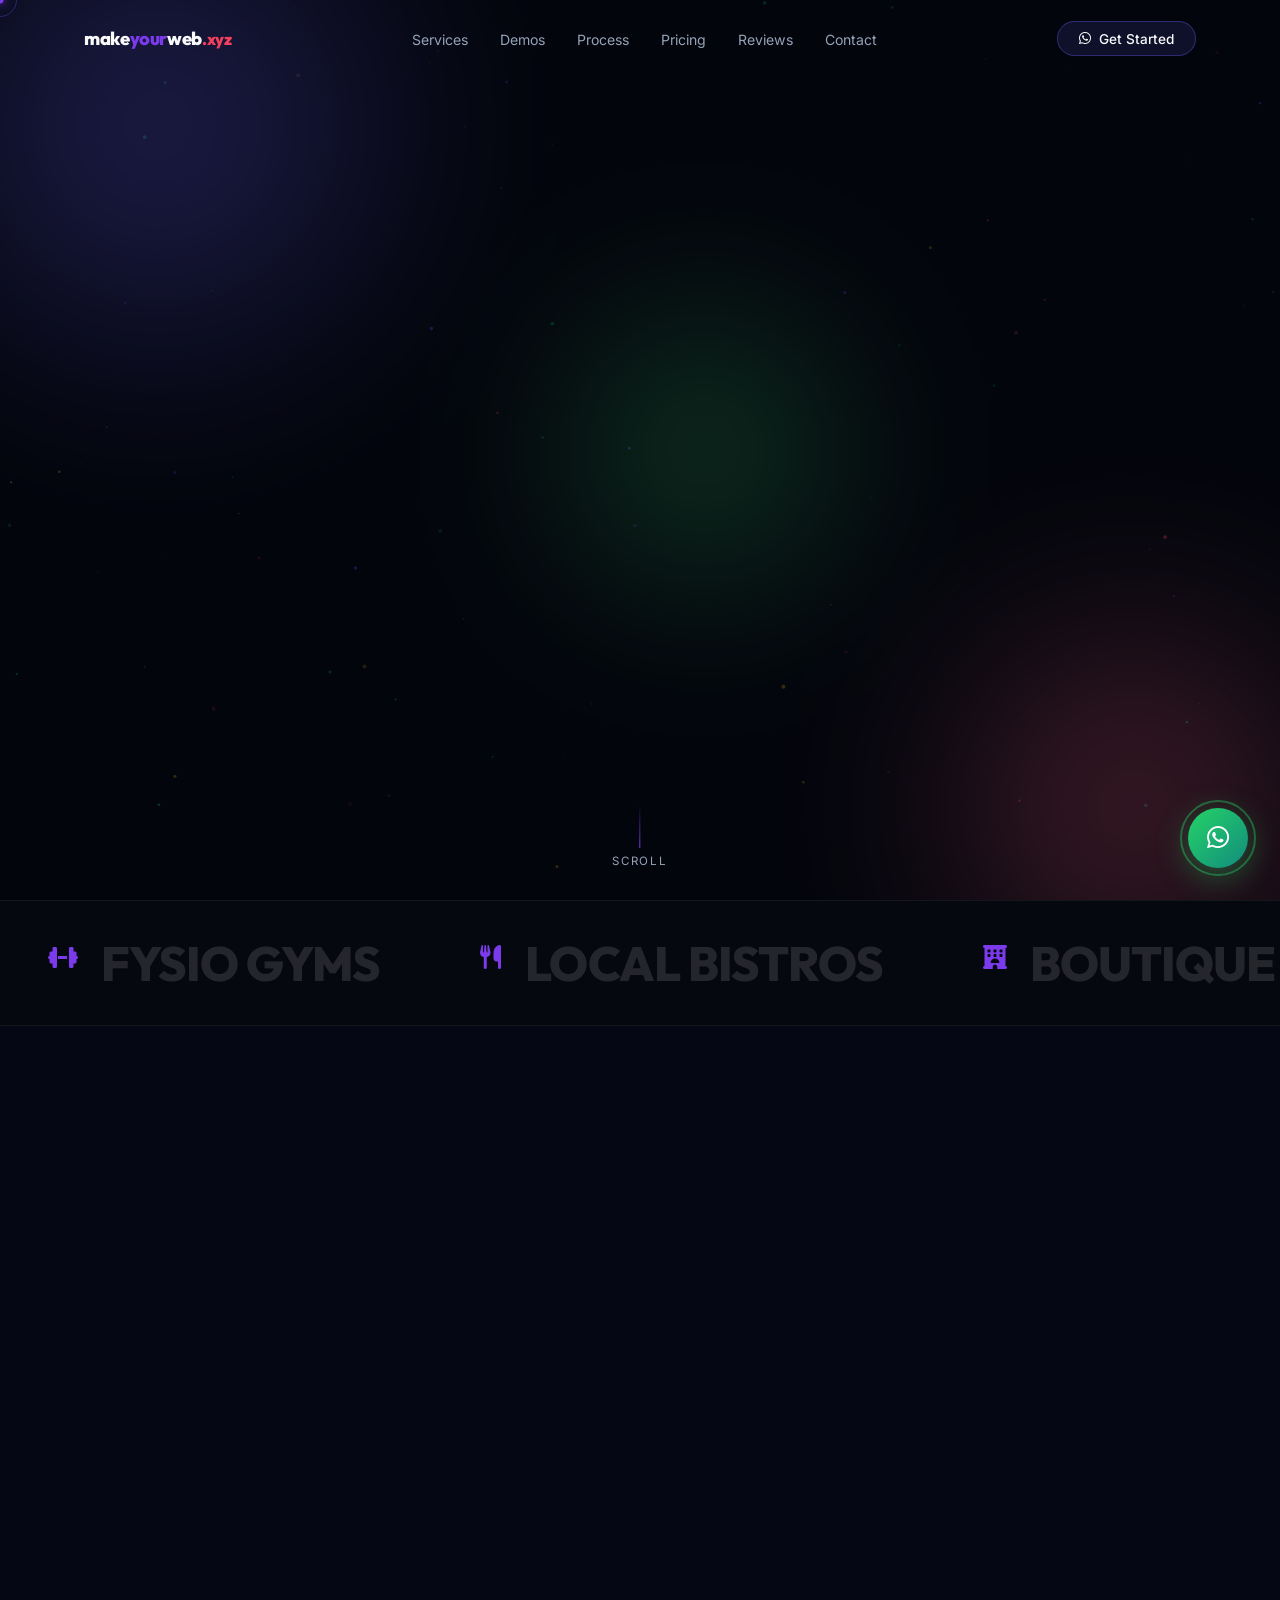
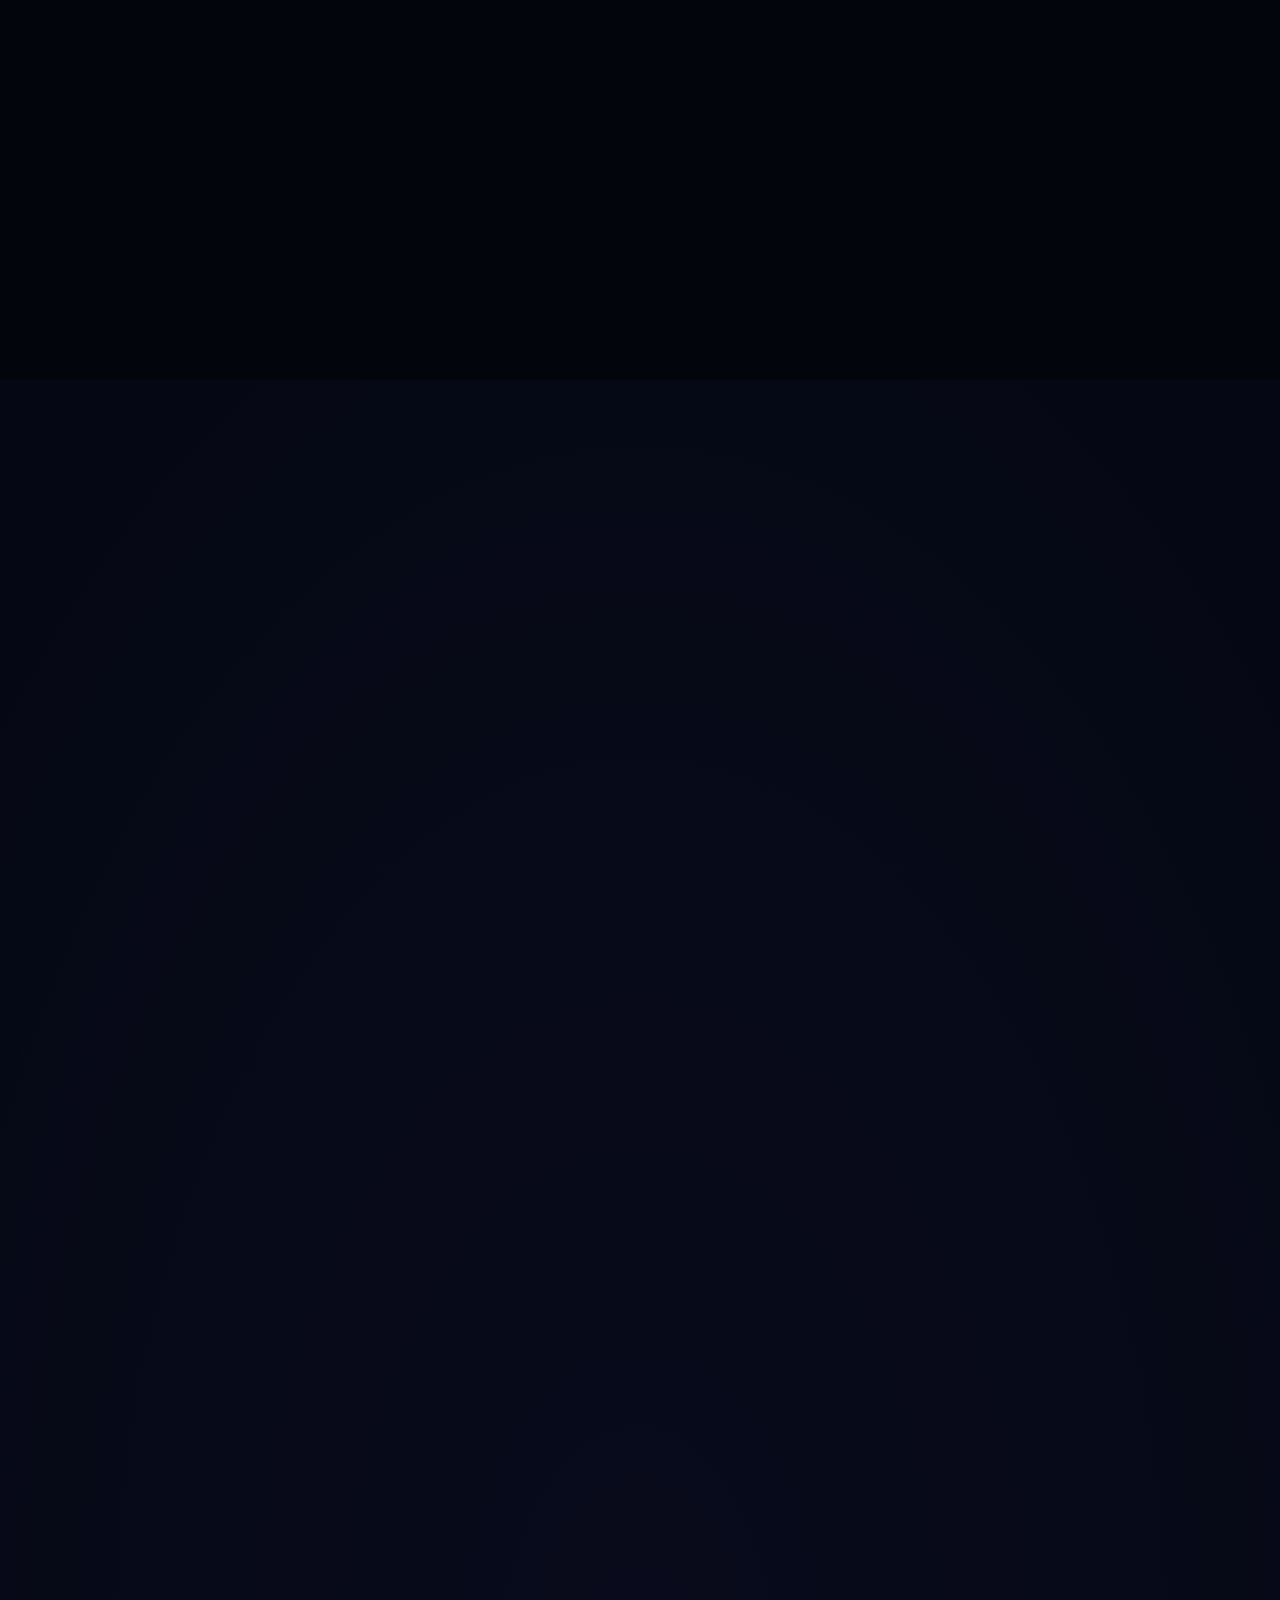
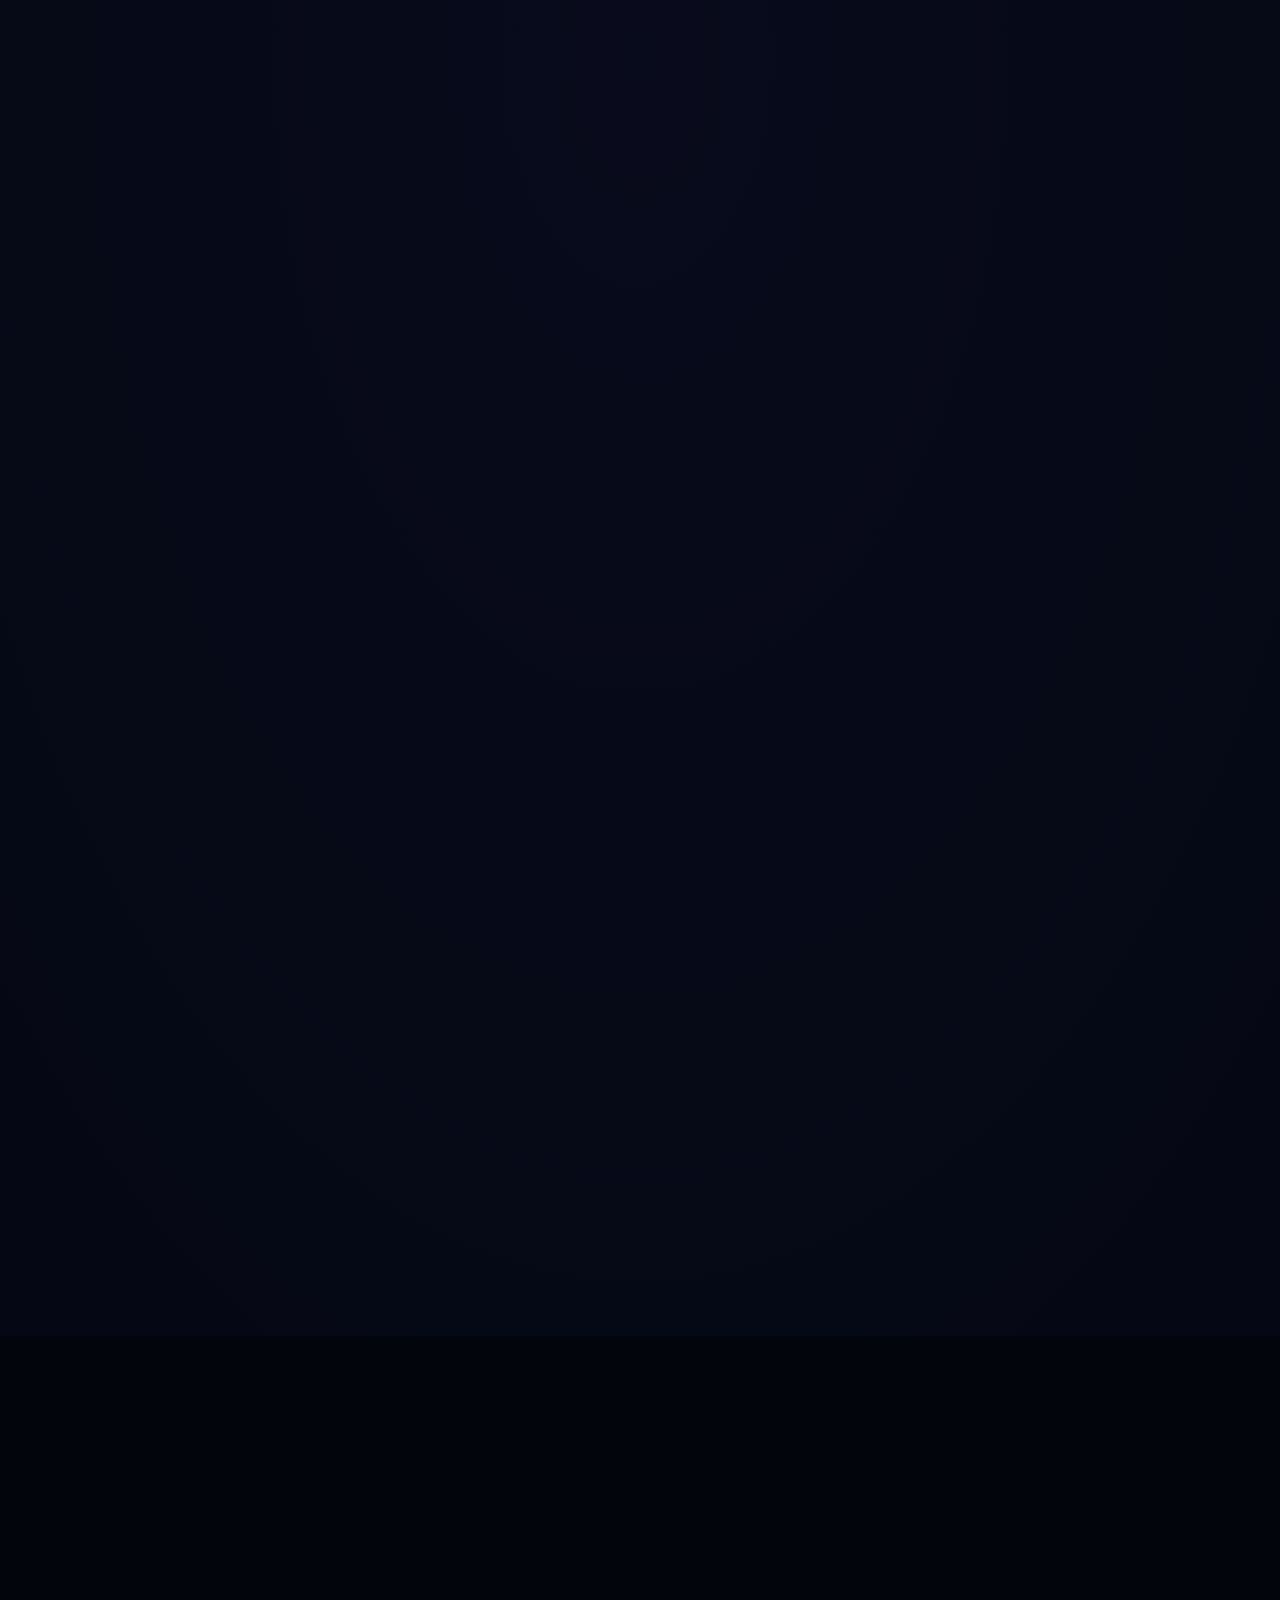
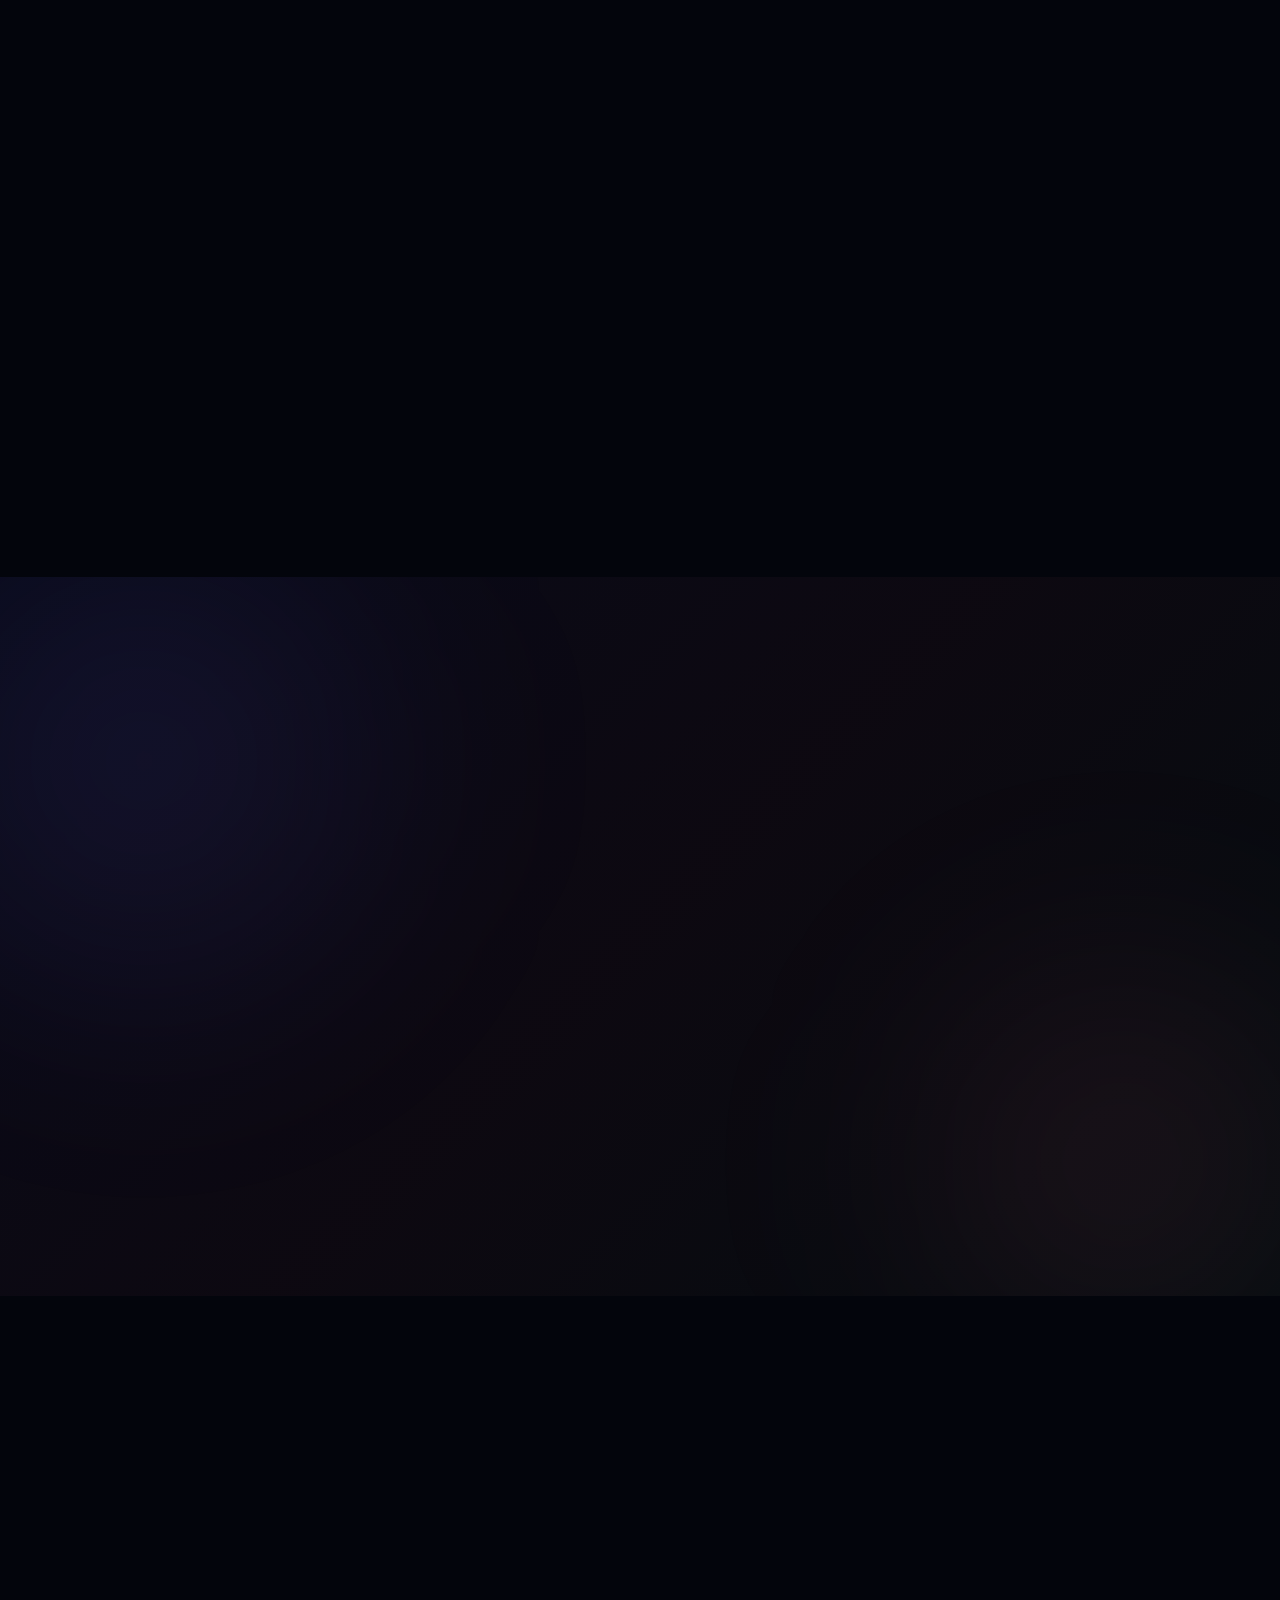
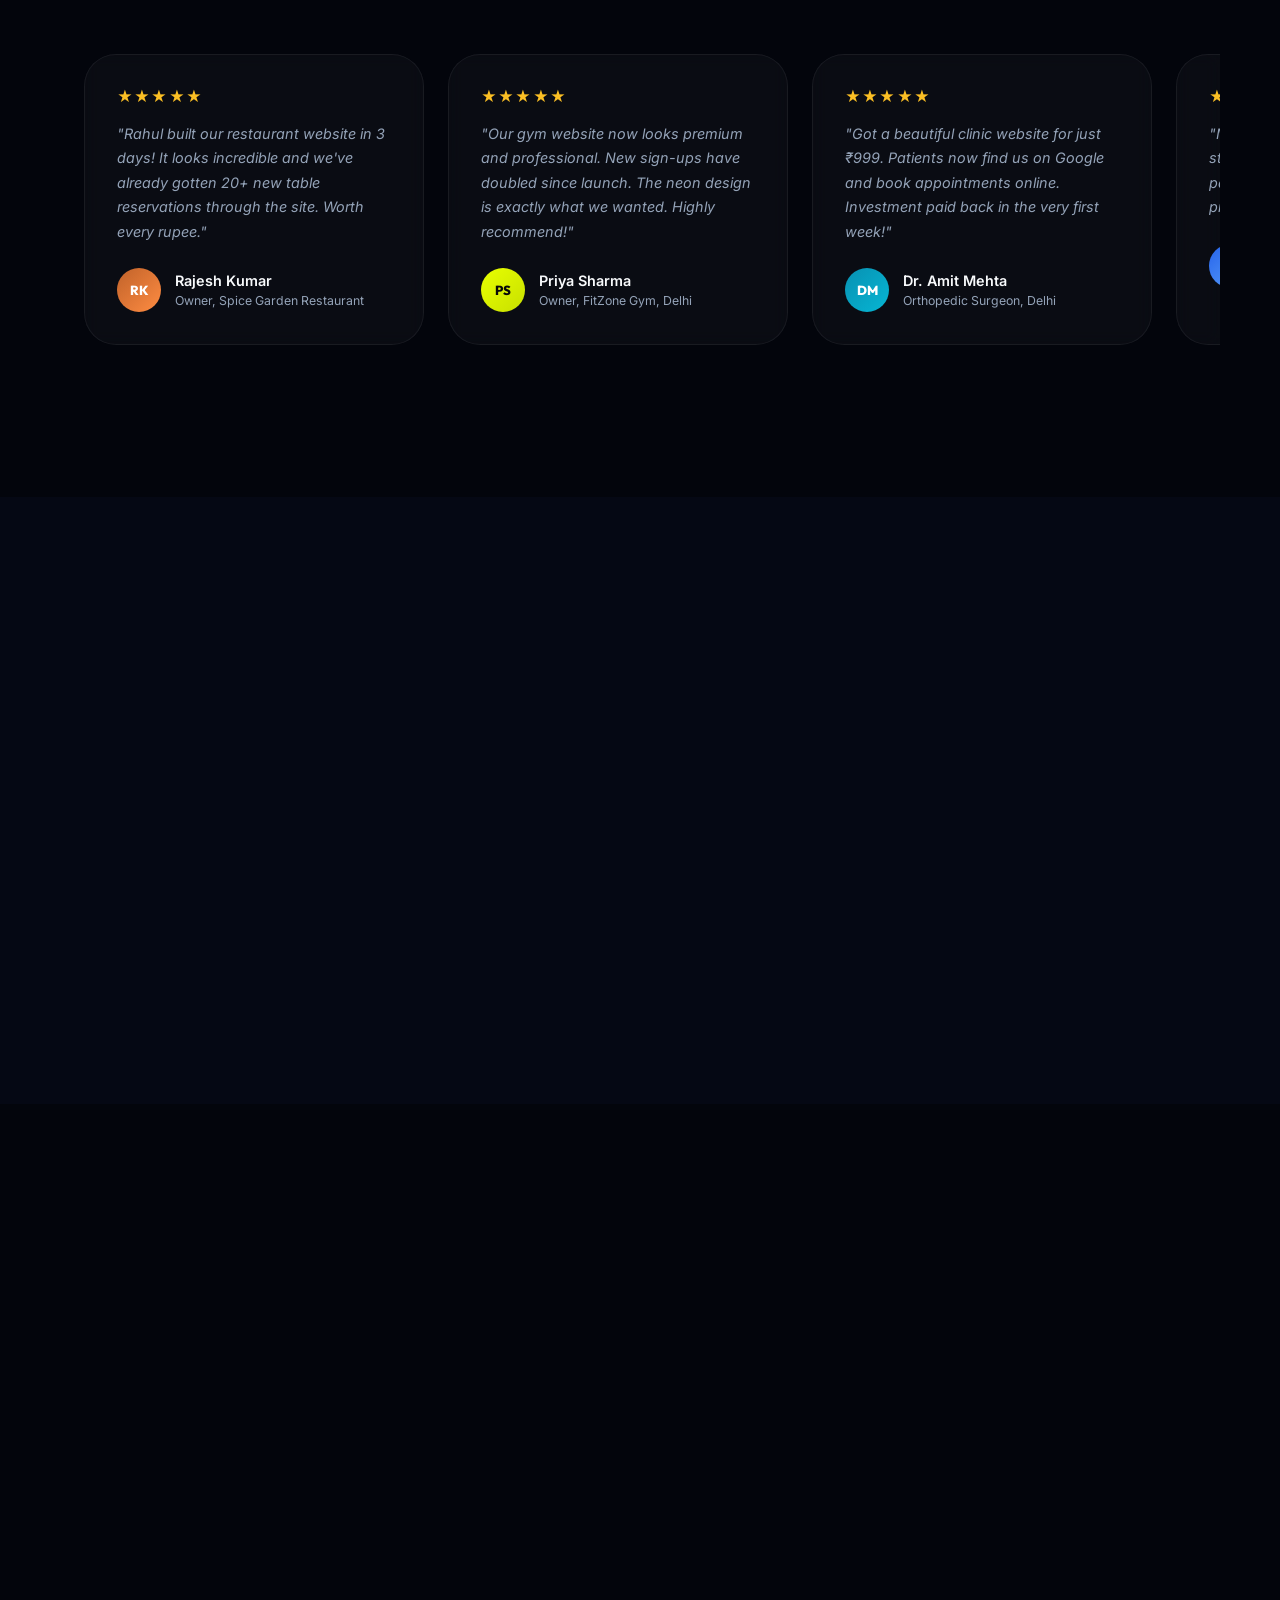
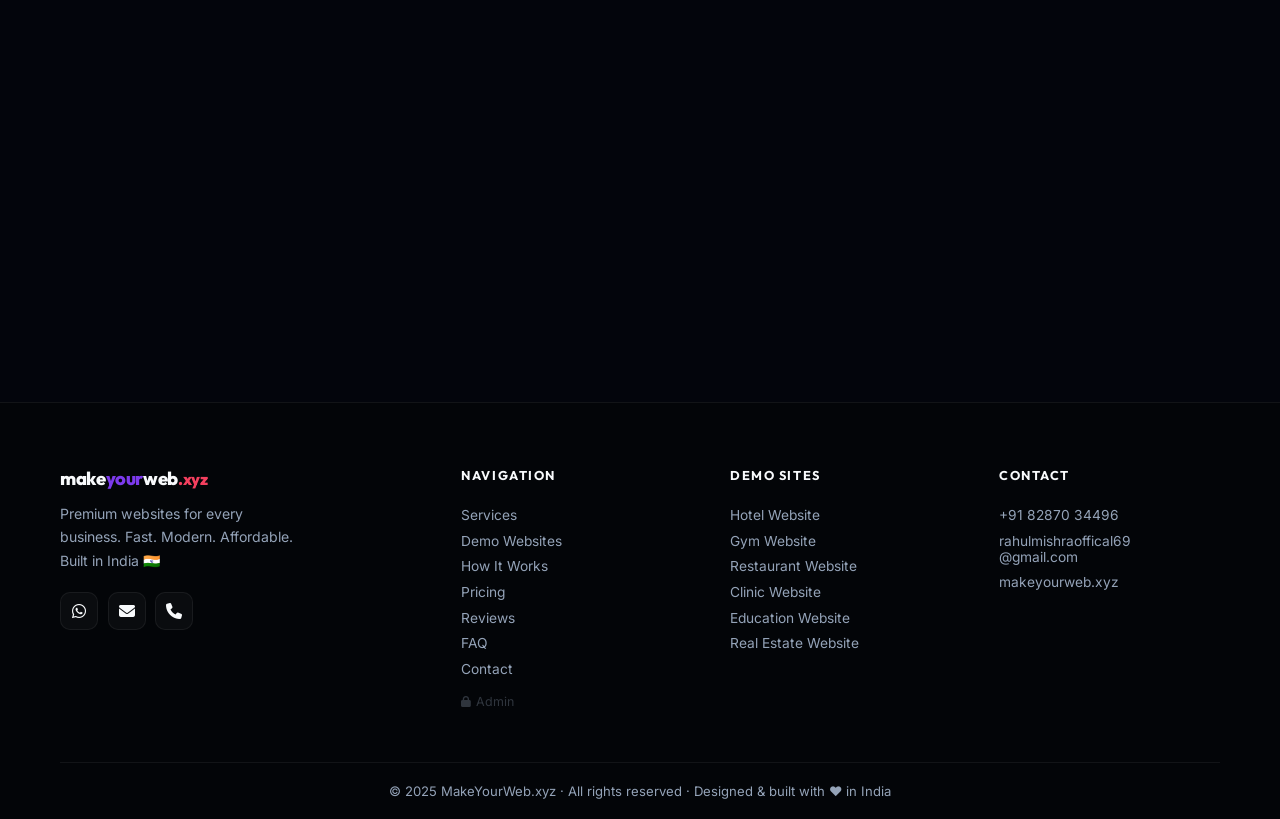
==== commit e14ec8db: "V3 Upgrade: Premium Brand overhaul, Dynamic Demos, ROI & Trust sections, and GSAP/Tilt integration" ====
--- a/index.html
+++ b/index.html
@@ -7,11 +7,14 @@
   <meta name="description" content="Get a stunning, fast, professional website for your business. Gyms, restaurants, hotels, clinics, real estate & more. Starting ₹999. Delivered in 3 days."/>
   <link rel="preconnect" href="https://fonts.googleapis.com"/>
   <link rel="preconnect" href="https://fonts.gstatic.com" crossorigin/>
-  <link href="https://fonts.googleapis.com/css2?family=Syne:wght@400;500;600;700;800&family=DM+Sans:ital,opsz,wght@0,9..40,300;0,9..40,400;0,9..40,500;1,9..40,300&display=swap" rel="stylesheet"/>
+  <link href="https://fonts.googleapis.com/css2?family=Outfit:wght@400;500;600;700;800&family=Inter:ital,opsz,wght@0,14..32,300;0,14..32,400;0,14..32,500;0,14..32,600;1,14..32,400&display=swap" rel="stylesheet"/>
   <link rel="stylesheet" href="https://cdnjs.cloudflare.com/ajax/libs/font-awesome/6.5.0/css/all.min.css"/>
   <link rel="stylesheet" href="styles.css"/>
 </head>
 <body>
+  <!-- V3 OVERLAYS -->
+  <div class="grain-overlay"></div>
+  <div id="scroll-progress"></div>
 
 <div id="cur-dot"></div>
 <div id="cur-ring"></div>
@@ -84,17 +87,26 @@
   <div class="hero-scroll"><div class="scroll-track"></div><span>Scroll</span></div>
 </section>
 
-<!-- MARQUEE -->
-<div class="marquee-wrap">
-  <div class="marquee-track">
-    <span>Gym Websites</span><span class="mx">✦</span><span>Restaurant Websites</span><span class="mx">✦</span>
-    <span>Hotel Websites</span><span class="mx">✦</span><span>Clinic Websites</span><span class="mx">✦</span>
-    <span>Real Estate Portals</span><span class="mx">✦</span><span>Education Institutes</span><span class="mx">✦</span>
-    <span>Business Websites</span><span class="mx">✦</span><span>E-Commerce Stores</span><span class="mx">✦</span>
-    <span>Gym Websites</span><span class="mx">✦</span><span>Restaurant Websites</span><span class="mx">✦</span>
-    <span>Hotel Websites</span><span class="mx">✦</span><span>Clinic Websites</span><span class="mx">✦</span>
-    <span>Real Estate Portals</span><span class="mx">✦</span><span>Education Institutes</span><span class="mx">✦</span>
-    <span>Business Websites</span><span class="mx">✦</span><span>E-Commerce Stores</span><span class="mx">✦</span>
+<!-- INDUSTRY FOCUS MARQUEE -->
+<div class="marquee-container">
+  <div class="marquee-content">
+    <div class="marquee-item"><i class="fas fa-dumbbell"></i> FYSIO GYMS</div>
+    <div class="marquee-item"><i class="fas fa-utensils"></i> LOCAL BISTROS</div>
+    <div class="marquee-item"><i class="fas fa-hotel"></i> BOUTIQUE HOTELS</div>
+    <div class="marquee-item"><i class="fas fa-building"></i> REAL ESTATE</div>
+    <div class="marquee-item"><i class="fas fa-hospital"></i> DENTAL CLINICS</div>
+    <div class="marquee-item"><i class="fas fa-graduation-cap"></i> EDUCATION</div>
+    <div class="marquee-item"><i class="fas fa-store"></i> SMALL BUSINESS</div>
+    <div class="marquee-item"><i class="fas fa-cart-shopping"></i> E-COMMERCE</div>
+    <!-- Duplicate for infinite effect -->
+    <div class="marquee-item"><i class="fas fa-dumbbell"></i> FYSIO GYMS</div>
+    <div class="marquee-item"><i class="fas fa-utensils"></i> LOCAL BISTROS</div>
+    <div class="marquee-item"><i class="fas fa-hotel"></i> BOUTIQUE HOTELS</div>
+    <div class="marquee-item"><i class="fas fa-building"></i> REAL ESTATE</div>
+    <div class="marquee-item"><i class="fas fa-hospital"></i> DENTAL CLINICS</div>
+    <div class="marquee-item"><i class="fas fa-graduation-cap"></i> EDUCATION</div>
+    <div class="marquee-item"><i class="fas fa-store"></i> SMALL BUSINESS</div>
+    <div class="marquee-item"><i class="fas fa-cart-shopping"></i> E-COMMERCE</div>
   </div>
 </div>
 
@@ -102,7 +114,7 @@
 <section id="whyus">
   <div class="container">
     <div class="whyus-grid">
-      <div class="whyus-left fade-up" data-d="0">
+      <div class="whyus-left fade-up">
         <div class="sec-tag">Why Choose Us</div>
         <h2 class="sec-h2">Your website is your<br/><span class="shine-text">best salesperson</span></h2>
         <p class="whyus-p">Most businesses in India still don't have a proper website. Your competitors are losing customers every day to whoever shows up on Google first. We fix that — fast, affordable, and beautifully.</p>
@@ -111,22 +123,57 @@
         </a>
       </div>
       <div class="whyus-right">
-        <div class="why-card fade-up" data-d="0">
-          <div class="why-icon" style="--wic:#6c63ff;--wib:rgba(108,99,255,.12)"><i class="fas fa-bolt"></i></div>
+        <div class="why-card fade-up">
+          <div class="why-icon" style="--wic:#7c3aed;--wib:rgba(124,58,237,.12)"><i class="fas fa-bolt"></i></div>
           <div><strong>3-Day Delivery</strong><p>Your business goes live online in just 3 days — not weeks. We move fast so you can too.</p></div>
         </div>
-        <div class="why-card fade-up" data-d="1">
-          <div class="why-icon" style="--wic:#43e97b;--wib:rgba(67,233,123,.12)"><i class="fas fa-mobile-screen"></i></div>
+        <div class="why-card fade-up">
+          <div class="why-icon" style="--wic:#10b981;--wib:rgba(16,185,129,.12)"><i class="fas fa-mobile-screen"></i></div>
           <div><strong>Mobile-First Design</strong><p>80% of your customers will visit on a phone. Every site looks perfect on all screens.</p></div>
         </div>
-        <div class="why-card fade-up" data-d="2">
-          <div class="why-icon" style="--wic:#f5c842;--wib:rgba(245,200,66,.12)"><i class="fas fa-indian-rupee-sign"></i></div>
+        <div class="why-card fade-up">
+          <div class="why-icon" style="--wic:#fbbf24;--wib:rgba(251,191,36,.12)"><i class="fas fa-indian-rupee-sign"></i></div>
           <div><strong>No Hidden Costs</strong><p>₹999 means ₹999. No surprise fees, no monthly charges. You own your website 100%.</p></div>
         </div>
-        <div class="why-card fade-up" data-d="3">
-          <div class="why-icon" style="--wic:#ff6584;--wib:rgba(255,101,132,.12)"><i class="fas fa-headset"></i></div>
+        <div class="why-card fade-up">
+          <div class="why-icon" style="--wic:#f43f5e;--wib:rgba(244,63,94,.12)"><i class="fas fa-headset"></i></div>
           <div><strong>1-Hour Response</strong><p>Message us on WhatsApp and get a reply within 1 hour. Real support, real person.</p></div>
         </div>
+      </div>
+    </div>
+  </div>
+</section>
+
+<!-- ROI / VALUE PROP -->
+<style>
+.roi-section { padding: 8rem 0; background: var(--bg2); border-top: 1px solid var(--border); }
+.roi-grid { display: grid; grid-template-columns: repeat(3, 1fr); gap: 2rem; margin-top: 4rem; }
+.roi-card { background: var(--glass); border: 1px solid var(--border); padding: 3rem 2rem; border-radius: var(--r); text-align: center; transition: all .4s var(--ease); }
+.roi-card:hover { border-color: var(--acc); transform: translateY(-10px); background: rgba(255,255,255,.05); }
+.roi-ic { width: 64px; height: 64px; background: var(--acc); color: #fff; border-radius: 50%; display: flex; align-items: center; justify-content: center; margin: 0 auto 1.5rem; font-size: 1.5rem; box-shadow: 0 10px 20px var(--acc-glow); }
+.roi-card h3 { font-family: var(--fh); font-size: 1.5rem; margin-bottom: 1rem; }
+.roi-card p { color: var(--muted); font-size: .95rem; line-height: 1.6; }
+@media(max-width:768px) { .roi-grid { grid-template-columns: 1fr; } }
+</style>
+<section class="roi-section">
+  <div class="container">
+    <div class="sec-tag fade-up">Business Growth</div>
+    <h2 class="sec-h2 fade-up">Why Your Business<br/><span class="shine-text">Needs a Website Today</span></h2>
+    <div class="roi-grid">
+      <div class="roi-card fade-up">
+        <div class="roi-ic"><i class="fas fa-chart-line"></i></div>
+        <h3>24/7 Sales Lead</h3>
+        <p>Your shop closes at 9 PM, but your website works 24/7. Get enquiries and bookings even while you sleep.</p>
+      </div>
+      <div class="roi-card fade-up">
+        <div class="roi-ic"><i class="fas fa-shield-halved"></i></div>
+        <h3>Build Instant Trust</h3>
+        <p>87% of customers research a business online before visiting. A professional site makes you look established and reliable.</p>
+      </div>
+      <div class="roi-card fade-up">
+        <div class="roi-ic"><i class="fas fa-magnifying-glass-location"></i></div>
+        <h3>Show Up on Google</h3>
+        <p>Be the first business people see when they search "best gym/restaurant near me". Don't let your competitors take your local traffic.</p>
       </div>
     </div>
   </div>
@@ -170,78 +217,11 @@
     </div>
 
     <div class="demo-grid" id="demoGrid">
-
-      <div class="demo-card fade-up" data-d="0" data-cat="Hotel &amp; Resort">
-        <a href="demos/hotel/index.html" target="_blank" class="demo-preview" style="--bg1:#0A0F1E;--bg2:#1a2a4a;--ac:#C9A84C">
-          <div class="dp-browser"><div class="dp-bar"><span></span><span></span><span></span></div>
-            <div class="dp-screen"><div class="dp-nav" style="background:rgba(201,168,76,.08);border-color:rgba(201,168,76,.2)"><div class="dp-logo" style="color:#C9A84C">LUMIÈRE</div><div class="dp-nav-links"><div></div><div></div><div></div></div></div>
-              <div class="dp-hero" style="background:linear-gradient(135deg,#0A0F1E,#1a2a4a)"><div class="dp-hero-text"><div class="dp-h-sub" style="color:#C9A84C">BOUTIQUE LUXURY HOTEL</div><div class="dp-h-title" style="color:#F5F0E8">Where Every<br/>Moment Matters</div><div class="dp-h-btn" style="background:#C9A84C;color:#0A0F1E">Book Your Stay</div></div><div class="dp-hero-deco" style="border-color:rgba(201,168,76,.3)"></div></div>
-              <div class="dp-cards"><div class="dp-c" style="background:rgba(201,168,76,.06);border-color:rgba(201,168,76,.15)"><div style="color:#C9A84C;font-size:.4rem;margin-bottom:2px">🌊 POOL SUITE</div><div class="dp-c-bar"></div><div class="dp-c-bar" style="width:55%"></div></div><div class="dp-c" style="background:rgba(201,168,76,.06);border-color:rgba(201,168,76,.15)"><div style="color:#C9A84C;font-size:.4rem;margin-bottom:2px">🍽️ DINING</div><div class="dp-c-bar"></div><div class="dp-c-bar" style="width:40%"></div></div><div class="dp-c" style="background:rgba(201,168,76,.06);border-color:rgba(201,168,76,.15)"><div style="color:#C9A84C;font-size:.4rem;margin-bottom:2px">💆 SPA</div><div class="dp-c-bar"></div><div class="dp-c-bar" style="width:65%"></div></div></div>
-          </div></div><div class="demo-hover-cta">Open Live Demo <i class="fa fa-external-link-alt"></i></div></a>
-        <div class="demo-info"><div class="di-row"><span class="di-tag" style="--tc:#C9A84C;--tb:rgba(201,168,76,.12)">Hotel &amp; Resort</span><span class="di-live">● Live</span></div><h4>LUMIÈRE Luxury Hotel</h4><p>Elegant rooms, gold aesthetic, fine dining &amp; rooftop pool showcase. Custom cursor included.</p><a href="demos/hotel/index.html" target="_blank" class="di-link">View Full Demo <i class="fa fa-arrow-right"></i></a></div>
-      </div>
-
-      <div class="demo-card fade-up" data-d="1" data-cat="Gym &amp; Fitness">
-        <a href="demos/gym/index.html" target="_blank" class="demo-preview" style="--bg1:#080808;--bg2:#111;--ac:#e8ff00">
-          <div class="dp-browser"><div class="dp-bar"><span></span><span></span><span></span></div>
-            <div class="dp-screen" style="background:#080808"><div class="dp-nav" style="background:transparent;border-color:rgba(232,255,0,.15)"><div class="dp-logo" style="color:#e8ff00;letter-spacing:.15em">IRONVAULT</div><div class="dp-nav-links"><div></div><div></div><div></div></div></div>
-              <div class="dp-hero" style="background:linear-gradient(135deg,#0f0f0f,#1a0000)"><div class="dp-hero-text"><div class="dp-h-sub" style="color:#e8ff00;letter-spacing:.2em">NO EXCUSES</div><div class="dp-h-title" style="color:#f0f0f0;font-size:.75rem">FORGE YOUR<br/>LEGACY</div><div class="dp-h-btn" style="background:#e8ff00;color:#080808">Join Now</div></div><div class="dp-neon-bar" style="background:#e8ff00"></div></div>
-              <div class="dp-cards"><div class="dp-c" style="background:#111;border-color:rgba(232,255,0,.15)"><div style="color:#e8ff00;font-size:.4rem;margin-bottom:2px">💪 STRENGTH</div><div class="dp-c-bar" style="background:#e8ff00"></div><div class="dp-c-bar" style="width:60%;background:rgba(232,255,0,.3)"></div></div><div class="dp-c" style="background:#111;border-color:rgba(232,255,0,.15)"><div style="color:#e8ff00;font-size:.4rem;margin-bottom:2px">🏃 CARDIO</div><div class="dp-c-bar" style="background:#e8ff00"></div><div class="dp-c-bar" style="width:45%;background:rgba(232,255,0,.3)"></div></div><div class="dp-c" style="background:#111;border-color:rgba(232,255,0,.15)"><div style="color:#e8ff00;font-size:.4rem;margin-bottom:2px">🥊 BOXING</div><div class="dp-c-bar" style="background:#e8ff00"></div><div class="dp-c-bar" style="width:70%;background:rgba(232,255,0,.3)"></div></div></div>
-          </div></div><div class="demo-hover-cta">Open Live Demo <i class="fa fa-external-link-alt"></i></div></a>
-        <div class="demo-info"><div class="di-row"><span class="di-tag" style="--tc:#e8ff00;--tb:rgba(232,255,0,.1)">Gym &amp; Fitness</span><span class="di-live">● Live</span></div><h4>IRONVAULT Gym</h4><p>Dark neon-yellow hardcore aesthetic. Custom cursor, membership plans &amp; class timetable.</p><a href="demos/gym/index.html" target="_blank" class="di-link">View Full Demo <i class="fa fa-arrow-right"></i></a></div>
-      </div>
-
-      <div class="demo-card fade-up" data-d="2" data-cat="Restaurant &amp; Café">
-        <a href="demos/restaurant/index.html" target="_blank" class="demo-preview" style="--bg1:#0c0a09;--bg2:#221c16;--ac:#c0622a">
-          <div class="dp-browser"><div class="dp-bar"><span></span><span></span><span></span></div>
-            <div class="dp-screen" style="background:#0c0a09"><div class="dp-nav" style="background:transparent;border-color:rgba(192,98,42,.2)"><div class="dp-logo" style="color:#f0e6d3;font-size:.5rem;letter-spacing:.15em">EMBER &amp; ASH</div><div class="dp-nav-links"><div></div><div></div><div></div></div></div>
-              <div class="dp-hero" style="background:linear-gradient(135deg,#120f0d,#2a1a10)"><div class="dp-hero-text"><div class="dp-h-sub" style="color:#c0622a">FINE DINING</div><div class="dp-h-title" style="color:#f0e6d3;font-style:italic">Where Fire<br/>Meets Flavour</div><div class="dp-h-btn" style="background:#c0622a;color:#fff">Reserve Table</div></div><div class="dp-flame" style="color:#c0622a">🔥</div></div>
-              <div class="dp-cards"><div class="dp-c" style="background:#120f0d;border-color:rgba(192,98,42,.2)"><div style="color:#c0622a;font-size:.4rem;margin-bottom:2px">🥩 STARTERS</div><div class="dp-c-bar" style="background:#c0622a"></div><div class="dp-c-bar" style="width:50%;background:rgba(192,98,42,.3)"></div></div><div class="dp-c" style="background:#120f0d;border-color:rgba(192,98,42,.2)"><div style="color:#c0622a;font-size:.4rem;margin-bottom:2px">🍝 MAINS</div><div class="dp-c-bar" style="background:#c0622a"></div><div class="dp-c-bar" style="width:65%;background:rgba(192,98,42,.3)"></div></div><div class="dp-c" style="background:#120f0d;border-color:rgba(192,98,42,.2)"><div style="color:#c0622a;font-size:.4rem;margin-bottom:2px">🍮 DESSERTS</div><div class="dp-c-bar" style="background:#c0622a"></div><div class="dp-c-bar" style="width:40%;background:rgba(192,98,42,.3)"></div></div></div>
-          </div></div><div class="demo-hover-cta">Open Live Demo <i class="fa fa-external-link-alt"></i></div></a>
-        <div class="demo-info"><div class="di-row"><span class="di-tag" style="--tc:#c0622a;--tb:rgba(192,98,42,.1)">Restaurant</span><span class="di-live">● Live</span></div><h4>EMBER &amp; ASH Restaurant</h4><p>Warm dark fine-dining theme. Full menu, reservation system &amp; ambiance gallery.</p><a href="demos/restaurant/index.html" target="_blank" class="di-link">View Full Demo <i class="fa fa-arrow-right"></i></a></div>
-      </div>
-
-      <div class="demo-card fade-up" data-d="0" data-cat="Clinic &amp; Hospital">
-        <a href="demos/clinic/index.html" target="_blank" class="demo-preview" style="--bg1:#f9fafb;--bg2:#ecfeff;--ac:#0891b2">
-          <div class="dp-browser"><div class="dp-bar"><span style="background:#ff5f57"></span><span style="background:#ffbd2e"></span><span style="background:#28c840"></span></div>
-            <div class="dp-screen" style="background:#f9fafb;color:#1c2b3a"><div class="dp-nav" style="background:#fff;border-color:#e2e8f0;box-shadow:0 1px 4px rgba(0,0,0,.06)"><div class="dp-logo" style="color:#0891b2">✚ SERENOVA</div><div class="dp-nav-links"><div></div><div></div><div></div></div></div>
-              <div class="dp-hero" style="background:linear-gradient(135deg,#ecfeff,#cffafe)"><div class="dp-hero-text"><div class="dp-h-sub" style="color:#0891b2">YOUR CARE PARTNER</div><div class="dp-h-title" style="color:#1c2b3a;font-size:.65rem">Expert Doctors,<br/>Compassionate Care</div><div class="dp-h-btn" style="background:#0891b2;color:#fff">Book Appointment</div></div><div class="dp-cross" style="color:#0891b2">✚</div></div>
-              <div class="dp-cards"><div class="dp-c" style="background:#fff;border-color:#e2e8f0"><div style="color:#0891b2;font-size:.4rem;margin-bottom:2px">🦷 DENTAL</div><div class="dp-c-bar" style="background:#0891b2"></div><div class="dp-c-bar" style="width:55%;background:#cffafe"></div></div><div class="dp-c" style="background:#fff;border-color:#e2e8f0"><div style="color:#0891b2;font-size:.4rem;margin-bottom:2px">🫀 CARDIO</div><div class="dp-c-bar" style="background:#0891b2"></div><div class="dp-c-bar" style="width:40%;background:#cffafe"></div></div><div class="dp-c" style="background:#fff;border-color:#e2e8f0"><div style="color:#0891b2;font-size:.4rem;margin-bottom:2px">🧠 NEURO</div><div class="dp-c-bar" style="background:#0891b2"></div><div class="dp-c-bar" style="width:70%;background:#cffafe"></div></div></div>
-          </div></div><div class="demo-hover-cta" style="color:#0891b2">Open Live Demo <i class="fa fa-external-link-alt"></i></div></a>
-        <div class="demo-info"><div class="di-row"><span class="di-tag" style="--tc:#0891b2;--tb:rgba(8,145,178,.1)">Clinic &amp; Hospital</span><span class="di-live">● Live</span></div><h4>SERENOVA Health</h4><p>Clean teal-white medical design. Doctor profiles, appointment booking &amp; speciality services.</p><a href="demos/clinic/index.html" target="_blank" class="di-link">View Full Demo <i class="fa fa-arrow-right"></i></a></div>
-      </div>
-
-      <div class="demo-card fade-up" data-d="1" data-cat="Education">
-        <a href="demos/education/index.html" target="_blank" class="demo-preview" style="--bg1:#f8f7f4;--bg2:#eff4ff;--ac:#2563eb">
-          <div class="dp-browser"><div class="dp-bar"><span style="background:#ff5f57"></span><span style="background:#ffbd2e"></span><span style="background:#28c840"></span></div>
-            <div class="dp-screen" style="background:#f8f7f4;color:#0f1117"><div class="dp-nav" style="background:#fff;border-color:#e5e2db"><div class="dp-logo" style="color:#2563eb;font-size:.45rem;font-weight:700">MERIDIAN</div><div class="dp-nav-links"><div></div><div></div><div></div></div></div>
-              <div class="dp-hero" style="background:linear-gradient(135deg,#eff4ff,#dbeafe)"><div class="dp-hero-text"><div class="dp-h-sub" style="color:#f59e0b;letter-spacing:.1em">EXCELLENCE IN EDUCATION</div><div class="dp-h-title" style="color:#0f1117;font-size:.65rem">Shaping Tomorrow's<br/>Leaders Today</div><div class="dp-h-btn" style="background:#2563eb;color:#fff">Enroll Now</div></div><div class="dp-book" style="color:#2563eb">📚</div></div>
-              <div class="dp-cards"><div class="dp-c" style="background:#fff;border-color:#e5e2db"><div style="color:#2563eb;font-size:.4rem;margin-bottom:2px">🎓 JEE PREP</div><div class="dp-c-bar" style="background:#2563eb"></div><div class="dp-c-bar" style="width:55%;background:#dbeafe"></div></div><div class="dp-c" style="background:#fff;border-color:#e5e2db"><div style="color:#2563eb;font-size:.4rem;margin-bottom:2px">📝 NEET</div><div class="dp-c-bar" style="background:#2563eb"></div><div class="dp-c-bar" style="width:45%;background:#dbeafe"></div></div><div class="dp-c" style="background:#fff;border-color:#e5e2db"><div style="color:#2563eb;font-size:.4rem;margin-bottom:2px">💼 MBA</div><div class="dp-c-bar" style="background:#2563eb"></div><div class="dp-c-bar" style="width:60%;background:#dbeafe"></div></div></div>
-          </div></div><div class="demo-hover-cta" style="color:#2563eb">Open Live Demo <i class="fa fa-external-link-alt"></i></div></a>
-        <div class="demo-info"><div class="di-row"><span class="di-tag" style="--tc:#2563eb;--tb:rgba(37,99,235,.1)">Education</span><span class="di-live">● Live</span></div><h4>MERIDIAN Institute</h4><p>Light editorial education design. Course listings, faculty profiles &amp; online admission form.</p><a href="demos/education/index.html" target="_blank" class="di-link">View Full Demo <i class="fa fa-arrow-right"></i></a></div>
-      </div>
-
-      <div class="demo-card fade-up" data-d="2" data-cat="Real Estate">
-        <a href="demos/real-estate/index.html" target="_blank" class="demo-preview" style="--bg1:#0e0e0e;--bg2:#1c1c1c;--ac:#c9a84c">
-          <div class="dp-browser"><div class="dp-bar"><span></span><span></span><span></span></div>
-            <div class="dp-screen" style="background:#0e0e0e"><div class="dp-nav" style="background:transparent;border-color:rgba(201,168,76,.12)"><div class="dp-logo" style="color:#f5f3ef;letter-spacing:.3em;font-size:.4rem">AURUM</div><div class="dp-nav-links"><div></div><div></div><div></div></div></div>
-              <div class="dp-hero" style="background:linear-gradient(135deg,#0e0e0e,#1c1c1c)"><div class="dp-hero-text"><div class="dp-h-sub" style="color:#c9a84c;letter-spacing:.3em;font-size:.3rem">LUXURY PROPERTIES</div><div class="dp-h-title" style="color:#f5f3ef;font-size:.65rem">Where Luxury<br/>Finds Home</div><div class="dp-h-btn" style="background:transparent;color:#c9a84c;border:1px solid #c9a84c">Explore</div></div><div class="dp-prop-badge" style="border-color:rgba(201,168,76,.3)"><span style="color:#c9a84c;font-size:.35rem">₹ PREMIUM</span></div></div>
-              <div class="dp-cards"><div class="dp-c" style="background:#141414;border-color:rgba(201,168,76,.15)"><div style="color:#c9a84c;font-size:.4rem;margin-bottom:2px">🏢 APTS</div><div class="dp-c-bar" style="background:#c9a84c"></div><div class="dp-c-bar" style="width:50%;background:rgba(201,168,76,.2)"></div></div><div class="dp-c" style="background:#141414;border-color:rgba(201,168,76,.15)"><div style="color:#c9a84c;font-size:.4rem;margin-bottom:2px">🏡 VILLAS</div><div class="dp-c-bar" style="background:#c9a84c"></div><div class="dp-c-bar" style="width:65%;background:rgba(201,168,76,.2)"></div></div><div class="dp-c" style="background:#141414;border-color:rgba(201,168,76,.15)"><div style="color:#c9a84c;font-size:.4rem;margin-bottom:2px">🏗️ PLOTS</div><div class="dp-c-bar" style="background:#c9a84c"></div><div class="dp-c-bar" style="width:40%;background:rgba(201,168,76,.2)"></div></div></div>
-          </div></div><div class="demo-hover-cta">Open Live Demo <i class="fa fa-external-link-alt"></i></div></a>
-        <div class="demo-info"><div class="di-row"><span class="di-tag" style="--tc:#c9a84c;--tb:rgba(201,168,76,.1)">Real Estate</span><span class="di-live">● Live</span></div><h4>AURUM Estates</h4><p>Dark gold luxury real estate. Property listings, virtual tours &amp; lead capture forms.</p><a href="demos/real-estate/index.html" target="_blank" class="di-link">View Full Demo <i class="fa fa-arrow-right"></i></a></div>
-      </div>
-
-      <div class="demo-card fade-up" data-d="0" data-cat="Small Business">
-        <a href="demos/business/index.html" target="_blank" class="demo-preview" style="--bg1:#f7f8fc;--bg2:#eef0f7;--ac:#4f7cff">
-          <div class="dp-browser"><div class="dp-bar"><span style="background:#ff5f57"></span><span style="background:#ffbd2e"></span><span style="background:#28c840"></span></div>
-            <div class="dp-screen" style="background:#f7f8fc;color:#101828"><div class="dp-nav" style="background:#fff;border-color:#e4e7ec"><div class="dp-logo" style="color:#4f7cff">PRESTIGE</div><div class="dp-nav-links"><div></div><div></div><div></div></div></div>
-              <div class="dp-hero" style="background:linear-gradient(135deg,#eef2ff,#c7d4ff)"><div class="dp-hero-text"><div class="dp-h-sub" style="color:#4f7cff">6 LIVE COLOUR THEMES</div><div class="dp-h-title" style="color:#101828;font-size:.65rem">Works for Any<br/>Business Type</div><div class="dp-h-btn" style="background:#4f7cff;color:#fff">Explore Demo</div></div><div class="dp-theme-dots"><span style="background:#4f7cff"></span><span style="background:#e11d48"></span><span style="background:#059669"></span><span style="background:#d97706"></span><span style="background:#7c3aed"></span><span style="background:#0f172a"></span></div></div>
-              <div class="dp-cards"><div class="dp-c" style="background:#fff;border-color:#e4e7ec"><div style="color:#4f7cff;font-size:.4rem;margin-bottom:2px">💼 SERVICES</div><div class="dp-c-bar" style="background:#4f7cff"></div><div class="dp-c-bar" style="width:60%;background:#c7d4ff"></div></div><div class="dp-c" style="background:#fff;border-color:#e4e7ec"><div style="color:#4f7cff;font-size:.4rem;margin-bottom:2px">⭐ REVIEWS</div><div class="dp-c-bar" style="background:#4f7cff"></div><div class="dp-c-bar" style="width:45%;background:#c7d4ff"></div></div><div class="dp-c" style="background:#fff;border-color:#e4e7ec"><div style="color:#4f7cff;font-size:.4rem;margin-bottom:2px">📞 CONTACT</div><div class="dp-c-bar" style="background:#4f7cff"></div><div class="dp-c-bar" style="width:55%;background:#c7d4ff"></div></div></div>
-          </div></div><div class="demo-hover-cta" style="color:#4f7cff">Open Live Demo <i class="fa fa-external-link-alt"></i></div></a>
-        <div class="demo-info"><div class="di-row"><span class="di-tag" style="--tc:#4f7cff;--tb:rgba(79,124,255,.1)">Universal Business</span><span class="di-live">● Live · 6 Themes</span></div><h4>PRESTIGE — Universal Business</h4><p>One template, 6 live switchable colour themes. Works for any business type.</p><a href="demos/business/index.html" target="_blank" class="di-link">View Full Demo <i class="fa fa-arrow-right"></i></a></div>
-      </div>
-
-    </div><!-- #demoGrid -->
+      <!-- Generated by script.js from demos.json -->
+      <div class="demo-loading">
+        <i class="fas fa-spinner fa-spin"></i> Loading premium demos…
+      </div>
+    </div>
 
     <div class="demos-cta fade-up">
       <p>Want a website like these for your business?</p>
@@ -306,7 +286,40 @@
   </div>
 </section>
 
-<!-- PRICING -->
+<!-- TRUST / STATS -->
+<style>
+.trust-sec { padding: 8rem 0; background: var(--bg); position: relative; overflow: hidden; }
+.trust-grid { display: grid; grid-template-columns: repeat(4, 1fr); gap: 1.5rem; margin-top: 4rem; }
+.t-card { background: var(--glass); border: 1px solid var(--border); padding: 2.5rem 1.5rem; border-radius: var(--r); text-align: center; }
+.t-card strong { display: block; font-family: var(--fh); font-size: 3rem; font-weight: 800; color: var(--acc); margin-bottom: .5rem; }
+.t-card span { color: var(--muted); font-size: .85rem; text-transform: uppercase; letter-spacing: .1em; font-weight: 600; }
+@media(max-width:992px) { .trust-grid { grid-template-columns: repeat(2, 1fr); } }
+@media(max-width:480px) { .trust-grid { grid-template-columns: 1fr; } }
+</style>
+<section class="trust-sec">
+  <div class="container">
+    <div class="sec-tag fade-up">Our Impact</div>
+    <h2 class="sec-h2 fade-up">Digital growth by<br/><span class="shine-text">the numbers</span></h2>
+    <div class="trust-grid">
+      <div class="t-card fade-up">
+        <strong data-count="150">0</strong>
+        <span>Websites Built</span>
+      </div>
+      <div class="t-card fade-up">
+        <strong data-count="98">0</strong>%
+        <span>Client Satisfaction</span>
+      </div>
+      <div class="t-card fade-up">
+        <strong data-count="40">0</strong>%
+        <span>Avg. ROI Increase</span>
+      </div>
+      <div class="t-card fade-up">
+        <strong data-count="24">0</strong>/7
+        <span>VIP Support</span>
+      </div>
+    </div>
+  </div>
+</section>
 <section id="pricing">
   <div class="container">
     <div class="sec-tag fade-up">Transparent Pricing</div>
--- a/styles.css
+++ b/styles.css
@@ -4,24 +4,25 @@
 
 /* ── VARIABLES ── */
 :root {
-  --bg:      #060912;
-  --bg2:     #080d1a;
-  --bg3:     #0b1020;
-  --glass:   rgba(255,255,255,0.035);
-  --border:  rgba(255,255,255,0.07);
+  --bg:      #03050c;
+  --bg2:     #050814;
+  --bg3:     #080b1d;
+  --glass:   rgba(255,255,255,0.03);
+  --border:  rgba(255,255,255,0.06);
   --border2: rgba(255,255,255,0.12);
-  --acc:     #6c63ff;
-  --acc2:    #ff6584;
-  --acc3:    #43e97b;
-  --gold:    #f5c842;
-  --text:    #e8eaf6;
-  --muted:   #6b7394;
-  --fh: 'Syne', sans-serif;
-  --fb: 'DM Sans', sans-serif;
-  --r:  16px;
-  --r2: 24px;
-  --ease: cubic-bezier(.4,0,.2,1);
-  --spring: cubic-bezier(.34,1.56,.64,1);
+  --acc:     #7c3aed; /* Deeper violet */
+  --acc-glow:rgba(124,58,237,0.4);
+  --acc2:    #f43f5e; /* Rose */
+  --acc3:    #10b981; /* Emerald */
+  --gold:    #fbbf24;
+  --text:    #f8fafc;
+  --muted:   #94a3b8;
+  --fh: 'Outfit', 'Syne', sans-serif;
+  --fb: 'Inter', 'DM Sans', sans-serif;
+  --r:  20px;
+  --r2: 32px;
+  --ease: cubic-bezier(.4,0,0,1);
+  --spring: cubic-bezier(.175,.885,.32,1.275);
 }
 
 /* ── RESET ── */
@@ -31,15 +32,25 @@
   background:var(--bg);
   color:var(--text);
   font-family:var(--fb);
-  font-weight:300;
+  font-weight:400;
   overflow-x:hidden;
   -webkit-font-smoothing:antialiased;
 }
+.grain-overlay {
+  position:fixed;inset:0;z-index:99999;pointer-events:none;
+  background: url('https://grainy-gradients.vercel.app/noise.svg');
+  opacity:.06;mix-blend-mode:overlay;
+}
+#scroll-progress {
+  position:fixed;top:0;left:0;height:4px;background:linear-gradient(90deg,var(--acc),var(--acc2));
+  z-index:100000;width:0%;transition:width .1s ease;
+}
 img{display:block;max-width:100%;}
-a{text-decoration:none;color:inherit;}
-::-webkit-scrollbar{width:4px;}
+a{text-decoration:none;color:inherit;transition:all .3s var(--ease);}
+::-webkit-scrollbar{width:6px;}
 ::-webkit-scrollbar-track{background:var(--bg);}
-::-webkit-scrollbar-thumb{background:var(--acc);border-radius:4px;}
+::-webkit-scrollbar-thumb{background:var(--border2);border-radius:10px;}
+::-webkit-scrollbar-thumb:hover{background:var(--acc);}
 
 /* ── CURSOR ── */
 #cur-dot{
@@ -91,12 +102,32 @@
 .container{max-width:1160px;margin:0 auto;padding:0 24px;}
 
 .shine-text{
-  background:linear-gradient(120deg,#a78bfa 0%,#ec4899 40%,#f59e0b 80%,#34d399 100%);
+  background:linear-gradient(120deg,#8b5cf6 0%,#ec4899 40%,#f59e0b 80%,#10b981 100%);
   background-size:200%;
   -webkit-background-clip:text;-webkit-text-fill-color:transparent;background-clip:text;
-  animation:shineMove 6s linear infinite;
-}
-@keyframes shineMove{0%{background-position:0%;}100%{background-position:200%;}}
+  animation:shineMove 8s linear infinite;
+}
+
+/* ── MARQUEE ── */
+.marquee-container {
+  overflow:hidden;white-space:nowrap;padding:2rem 0;
+  border-top:1px solid var(--border);border-bottom:1px solid var(--border);
+  background:rgba(255,255,255,.01);
+}
+.marquee-content {
+  display:inline-block;animation:marquee 40s linear infinite;
+}
+.marquee-item {
+  display:inline-flex;align-items:center;margin:0 3rem;
+  font-family:var(--fh);font-size:3rem;font-weight:800;
+  color:var(--border2);text-transform:uppercase;letter-spacing:-.02em;
+}
+.marquee-item i { margin-right: 1.5rem; color: var(--acc); font-size: 1.5rem; transform: translateY(-.4rem); }
+@keyframes marquee { 0% { transform:translateX(0); } 100% { transform:translateX(-50%); } }
+
+/* ── 3D TILT ── */
+.tilt-parent { transform-style: preserve-3d; perspective: 1000px; }
+.tilt-child { transform: translateZ(50px); }
 
 .sec-tag{
   display:inline-flex;align-items:center;gap:.5rem;
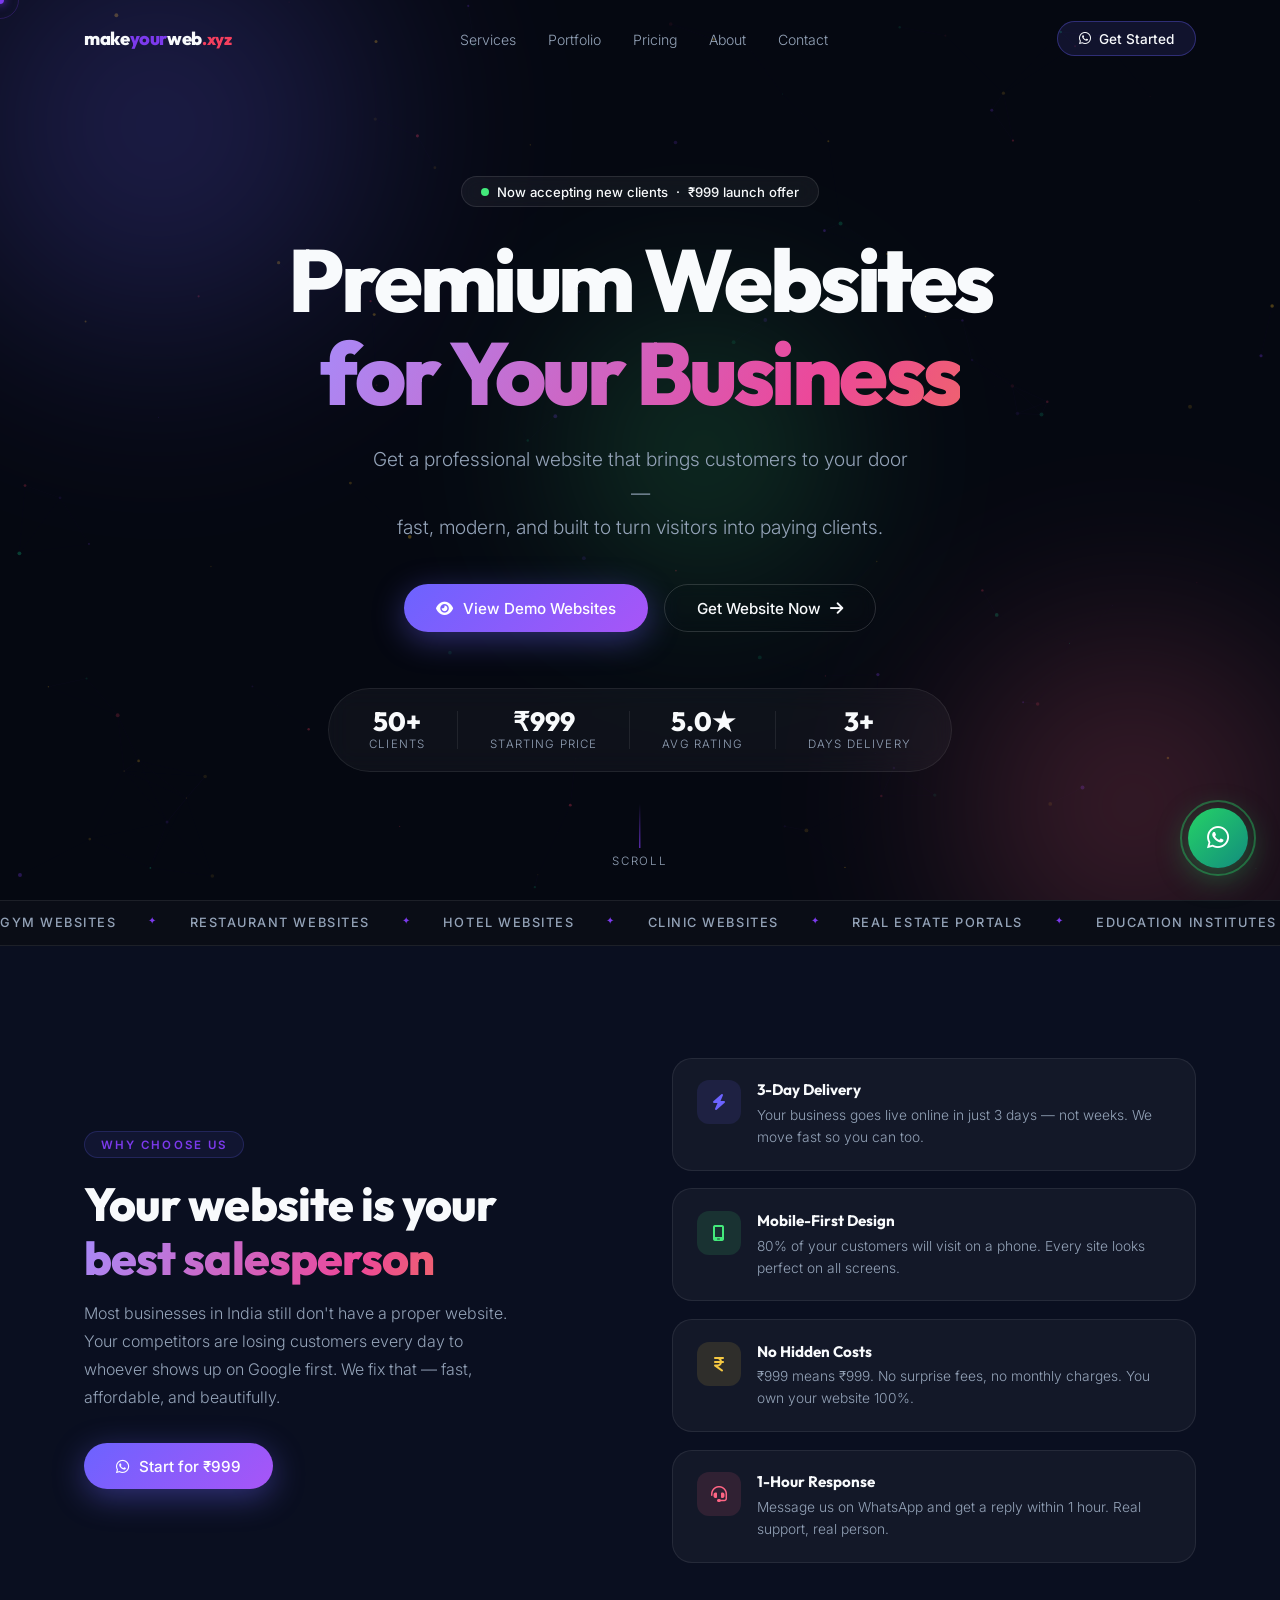
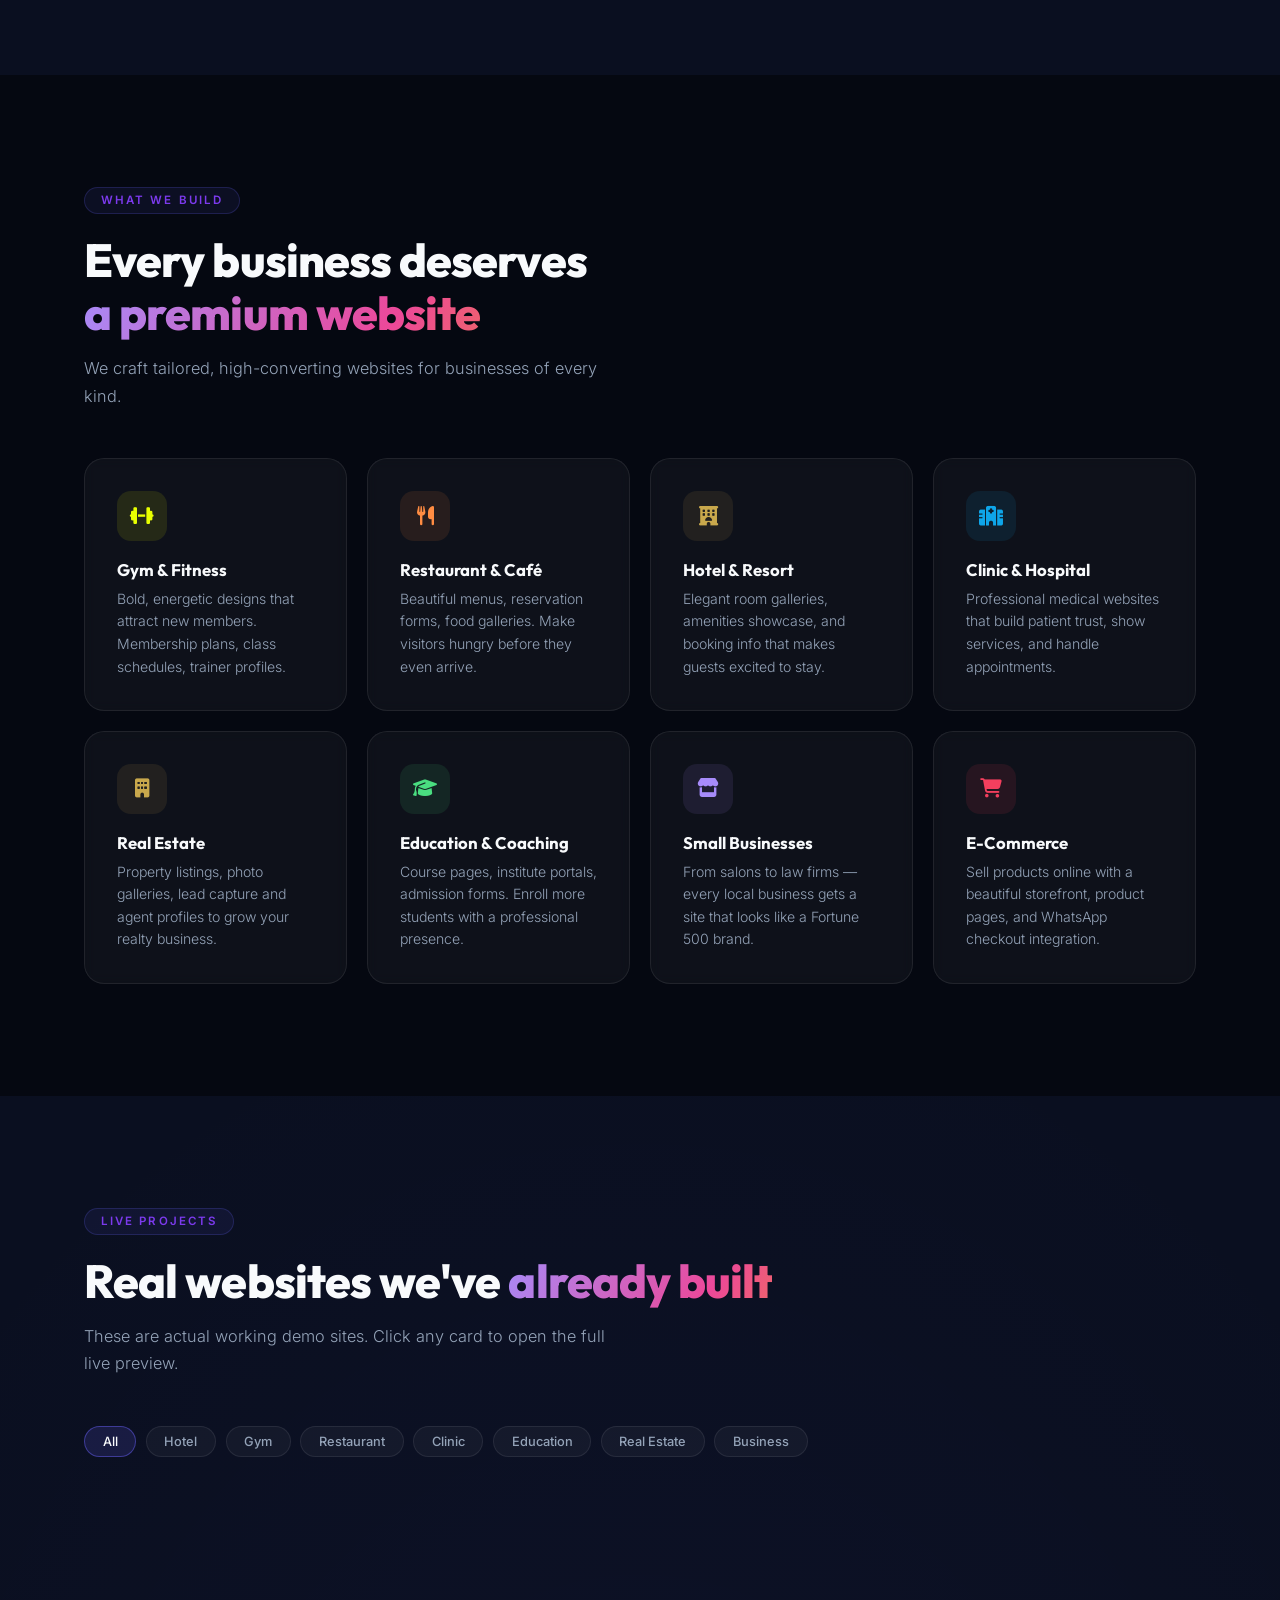
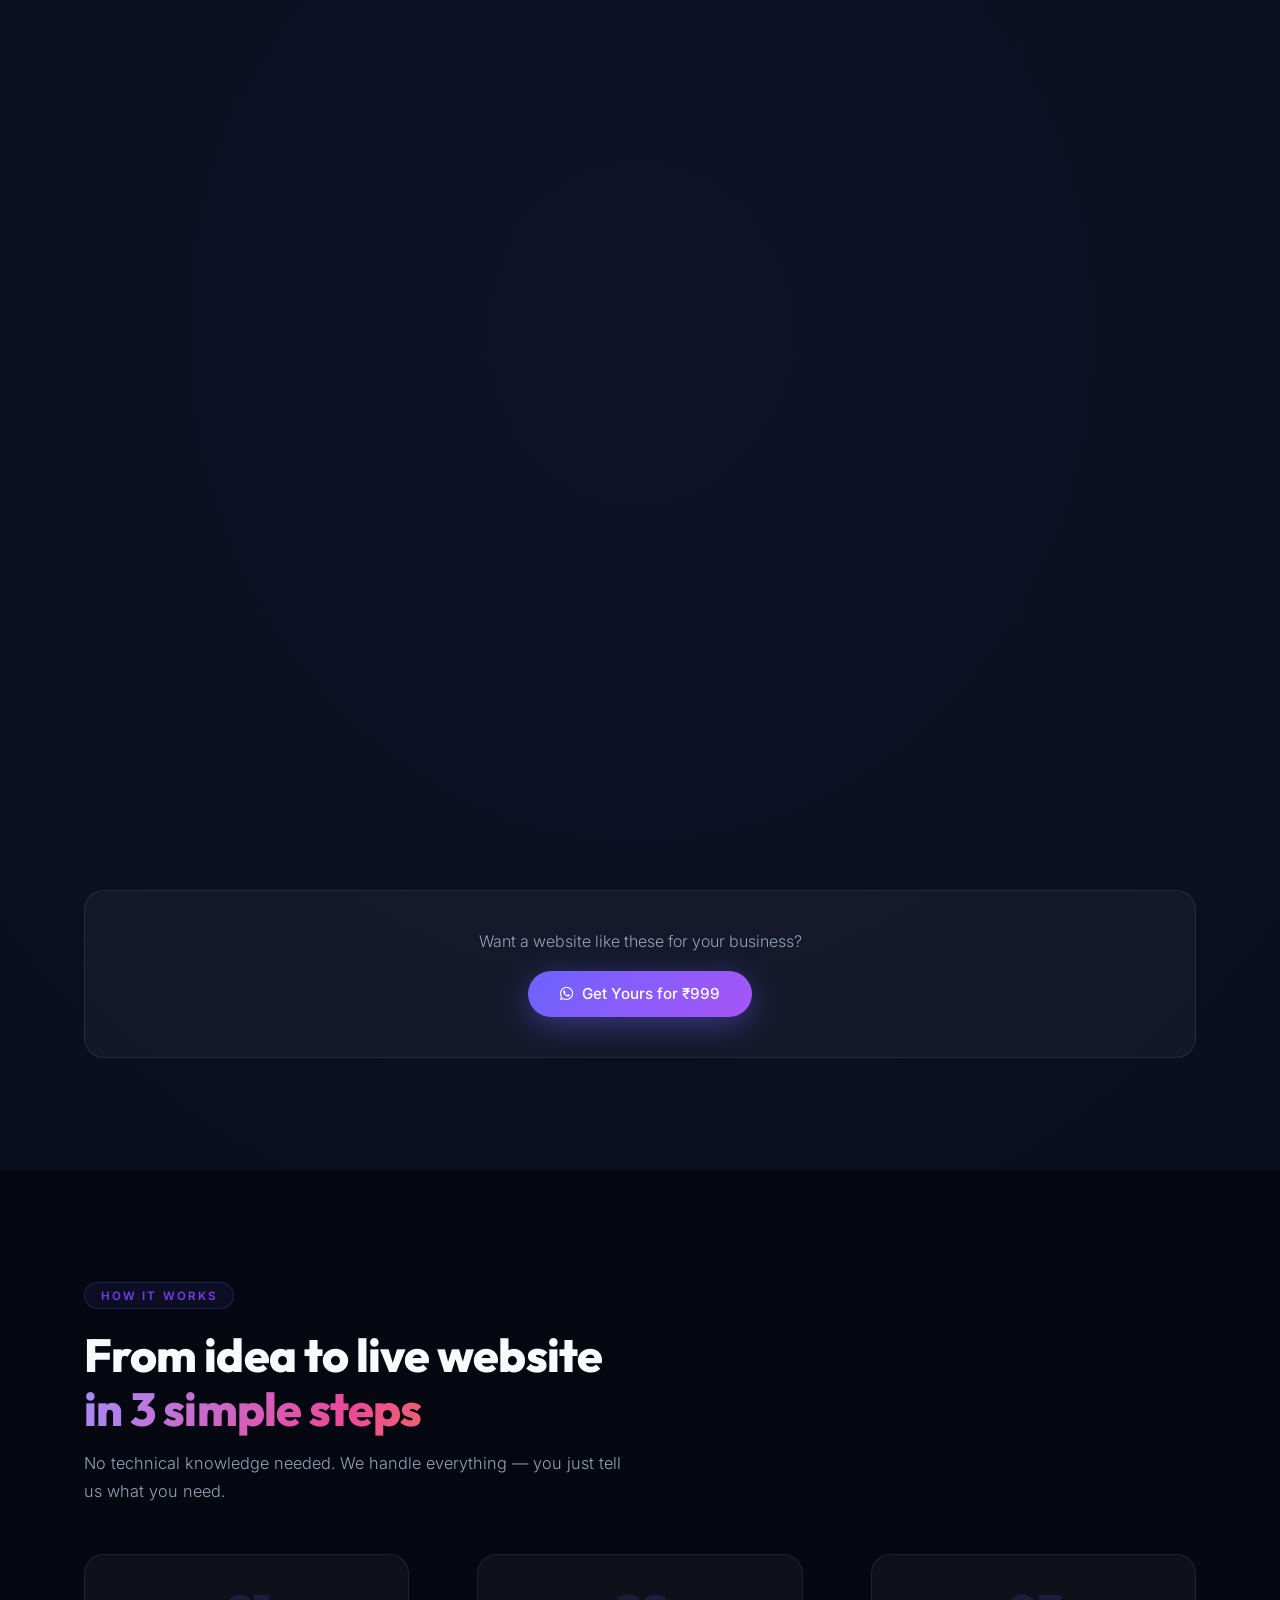
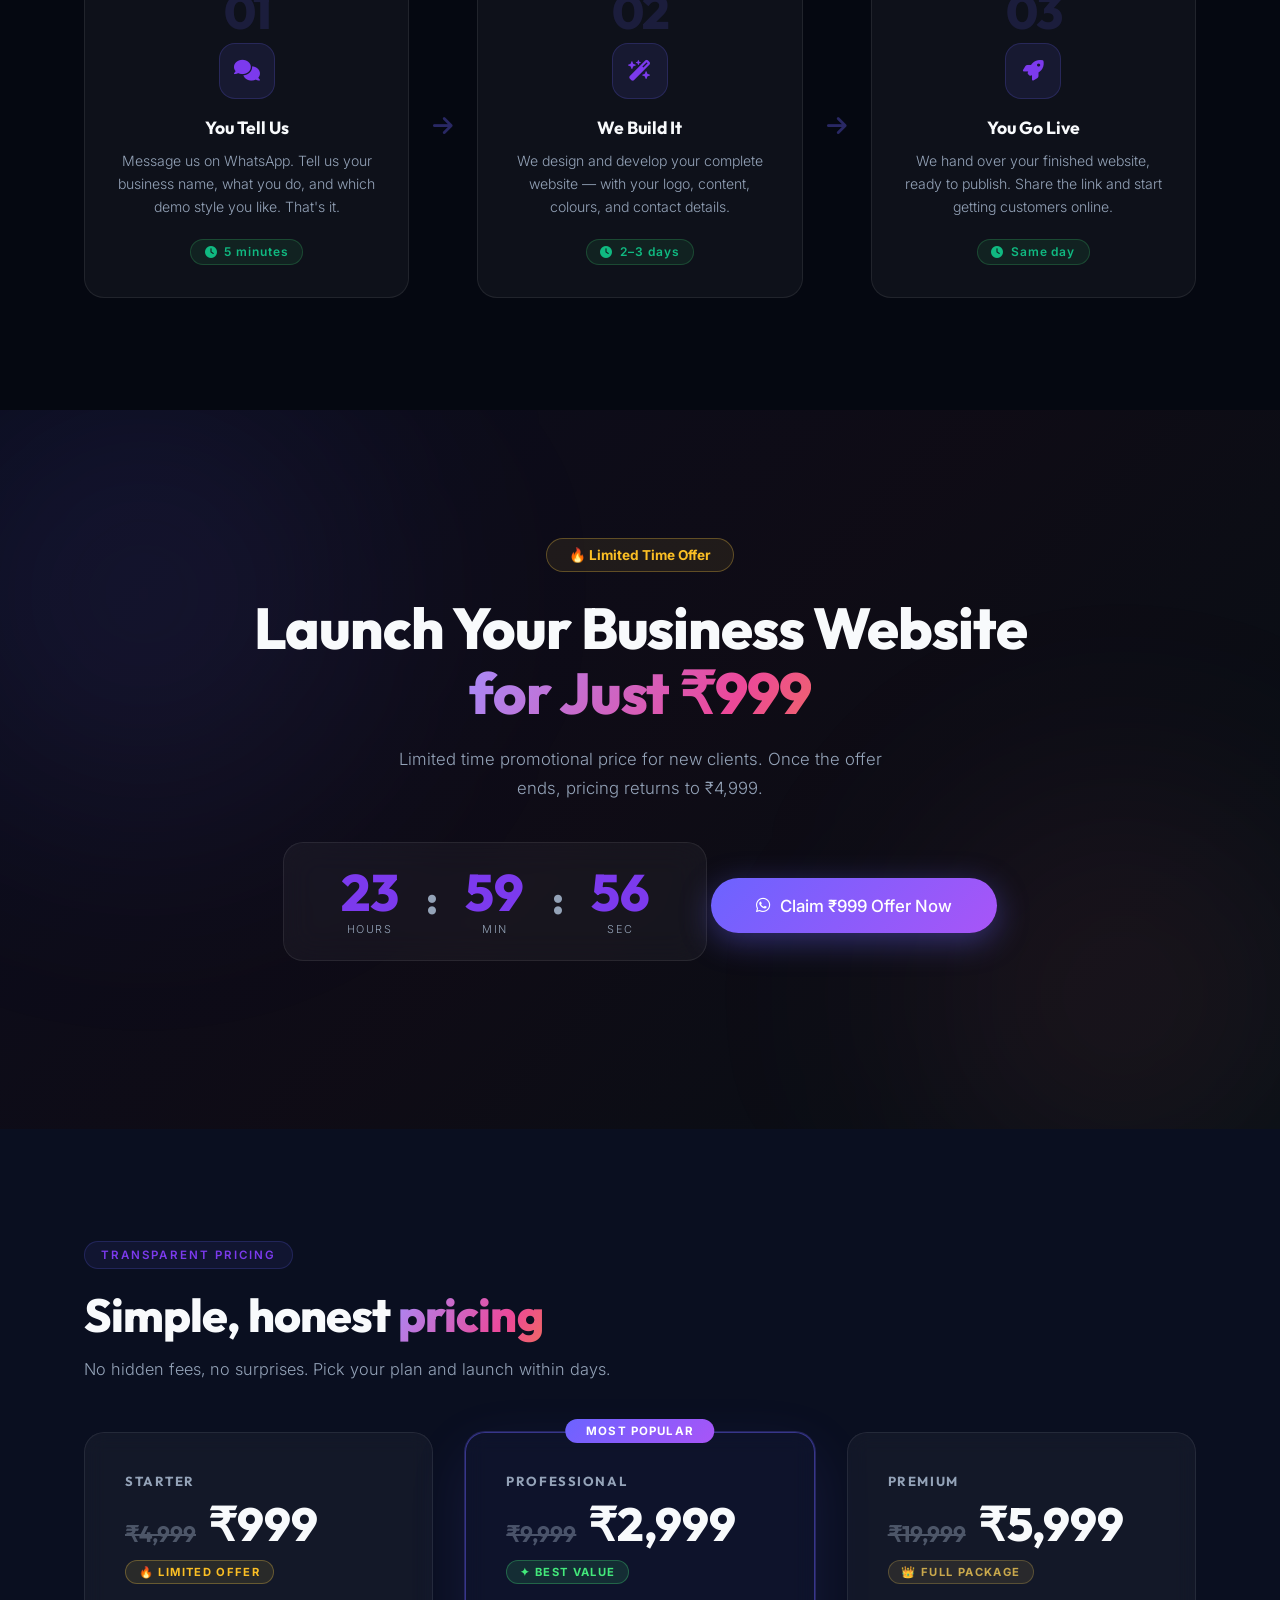
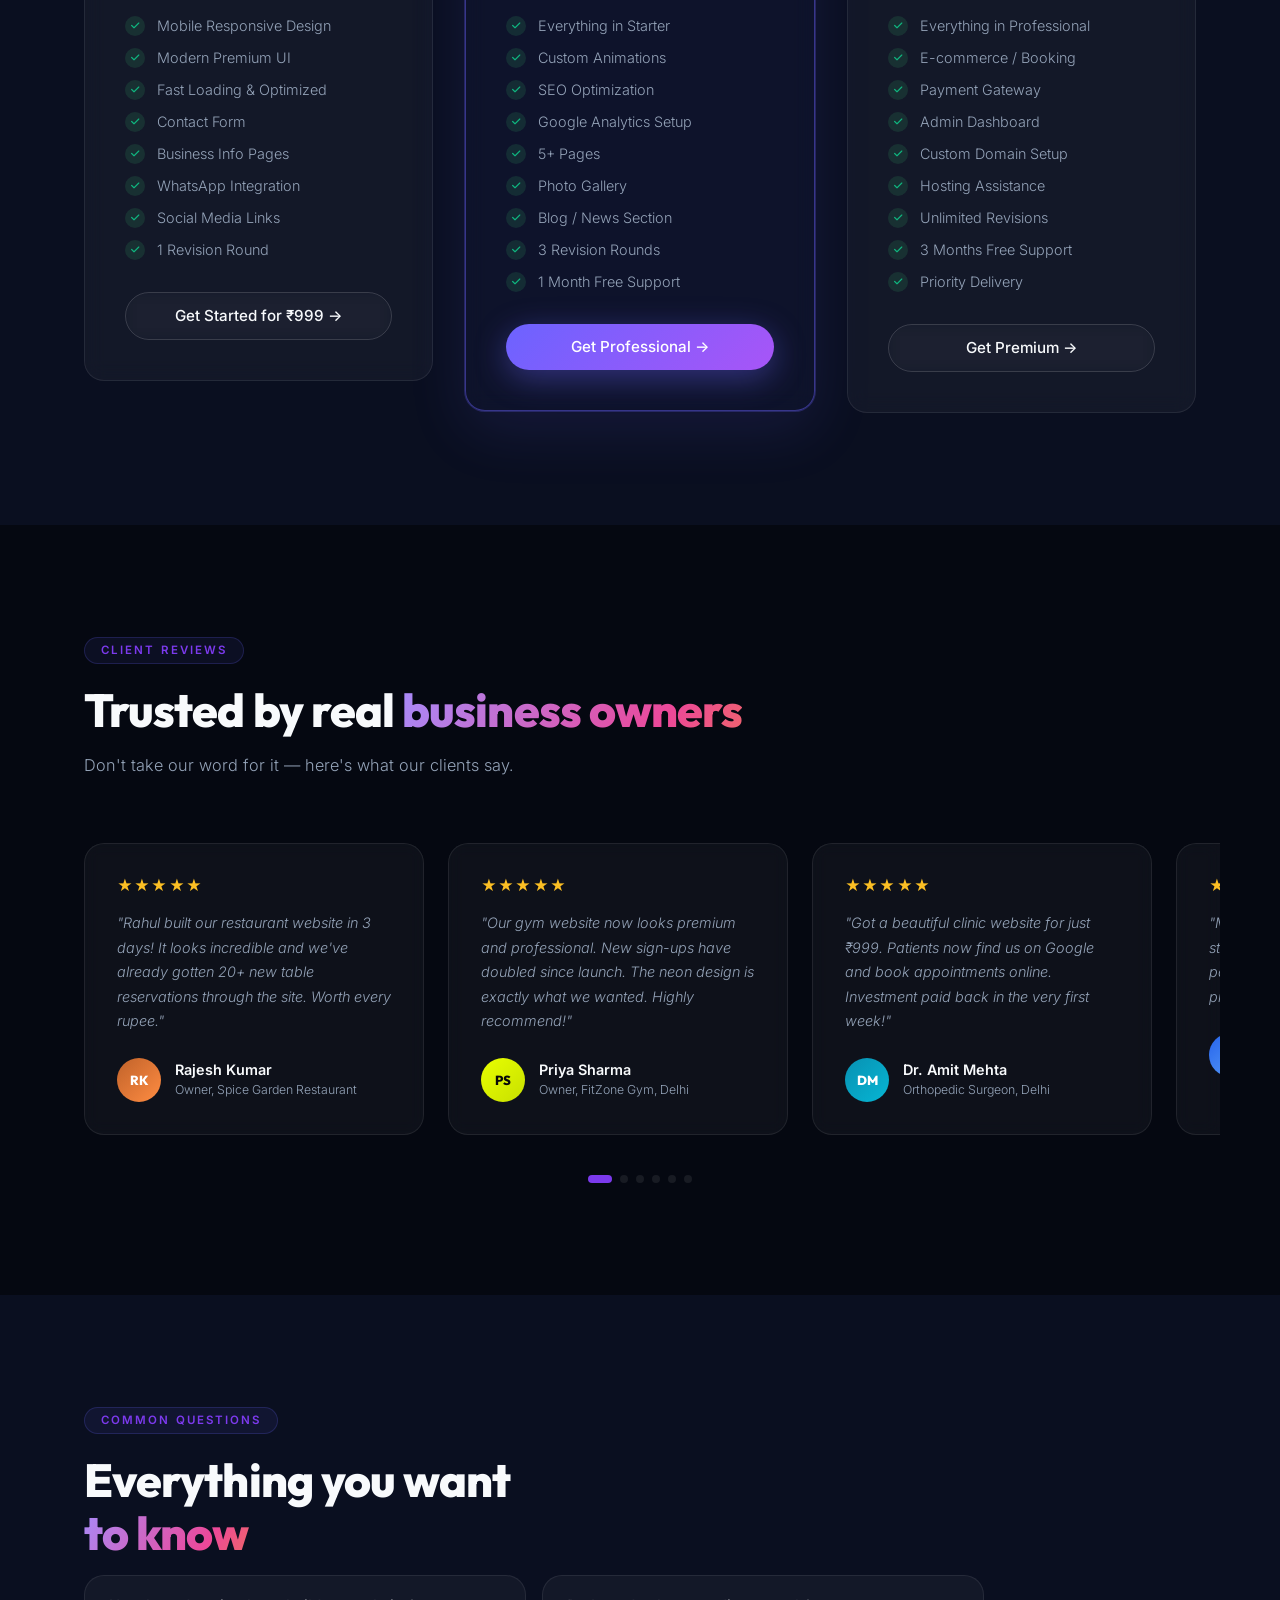
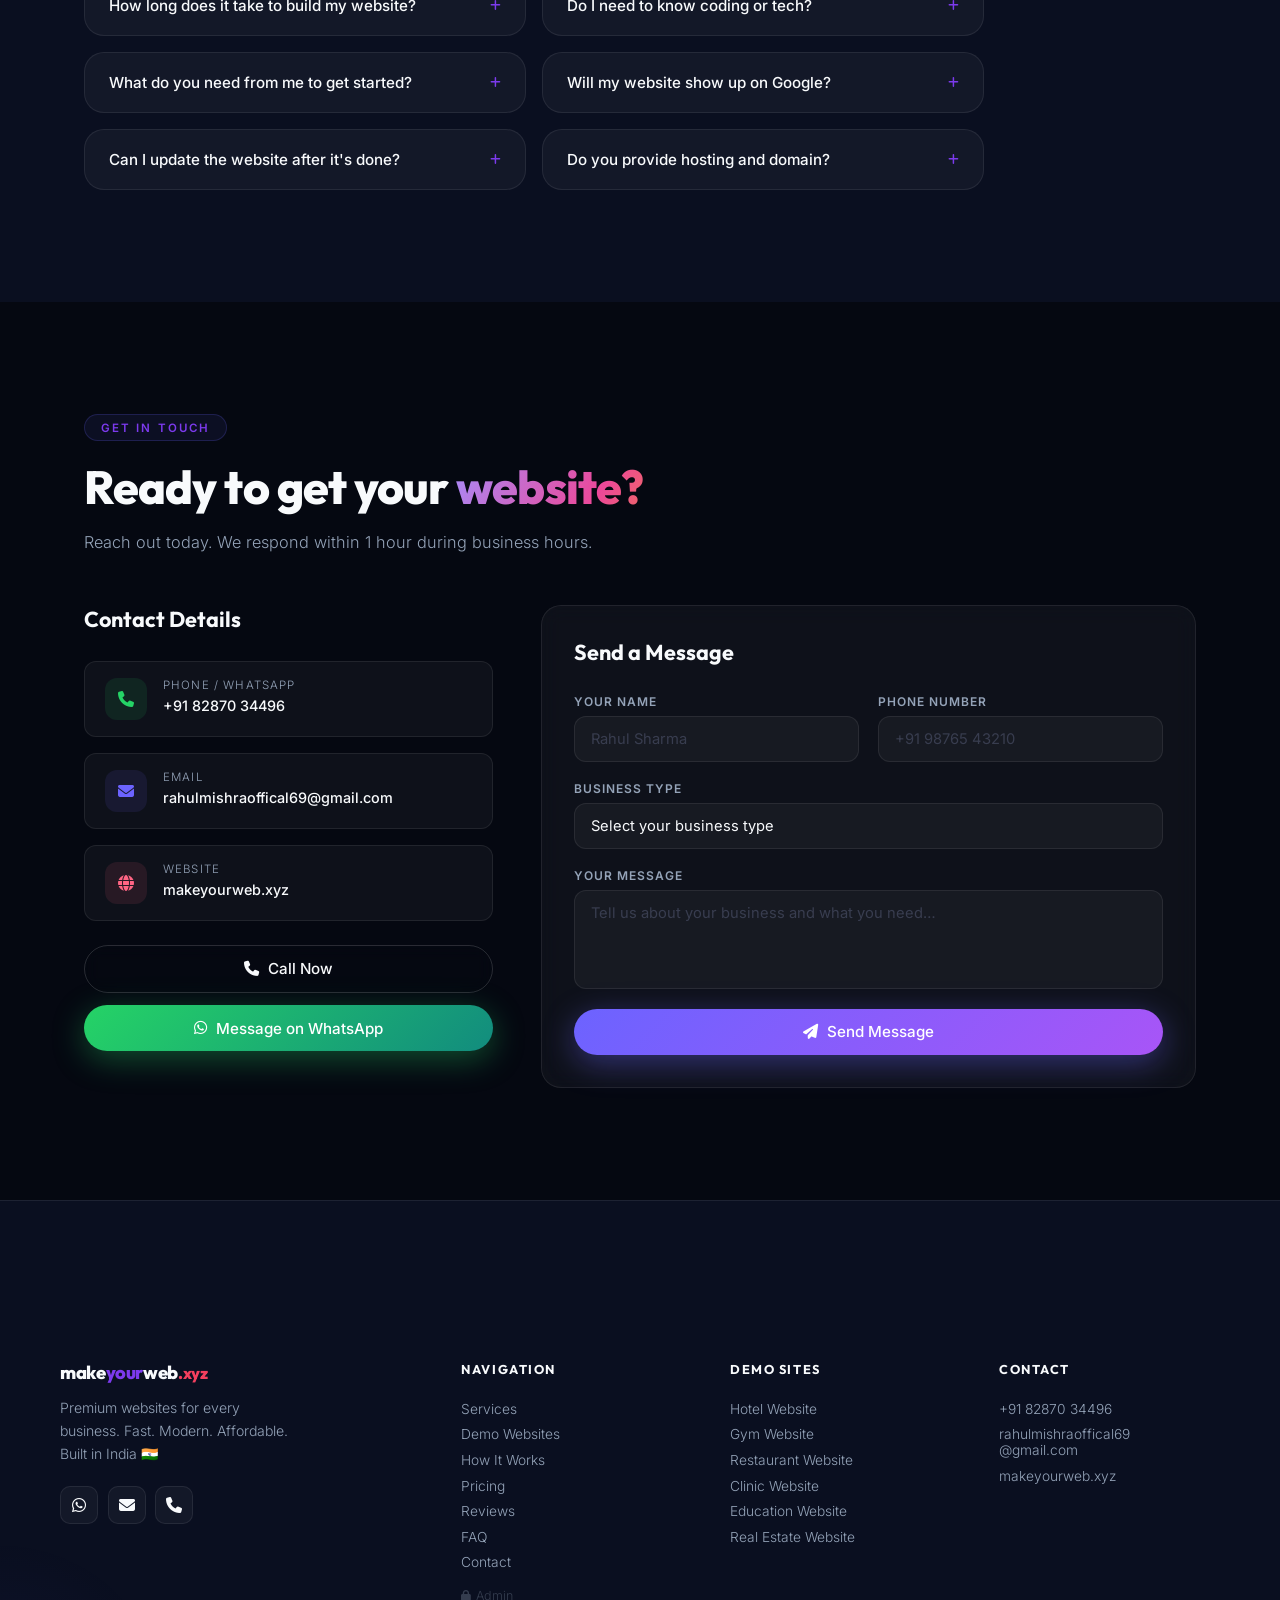
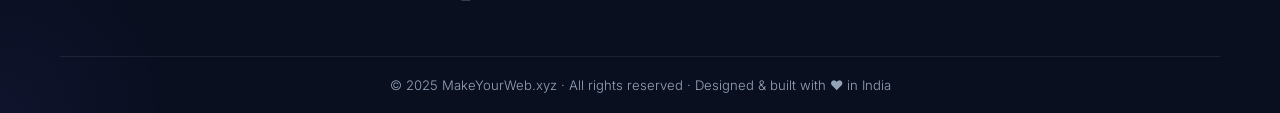
==== commit 25c5b3ae: "UI Restoration & Expansion: Reverted to V2 Navy brand, added About/Portfolio/Contact pages, fixed mo" ====
--- a/index.html
+++ b/index.html
@@ -3,18 +3,15 @@
 <head>
   <meta charset="UTF-8"/>
   <meta name="viewport" content="width=device-width, initial-scale=1.0"/>
-  <title>MakeYourWeb.xyz — Premium Business Websites from ₹999</title>
-  <meta name="description" content="Get a stunning, fast, professional website for your business. Gyms, restaurants, hotels, clinics, real estate & more. Starting ₹999. Delivered in 3 days."/>
+  <title>Make Your Web — Premium Business Websites starting ₹999</title>
+  <meta name="description" content="Professional, high-converting websites for gyms, restaurants, hotels, and more. Delivered in 3 days. Start your digital journey with Make Your Web."/>
   <link rel="preconnect" href="https://fonts.googleapis.com"/>
   <link rel="preconnect" href="https://fonts.gstatic.com" crossorigin/>
-  <link href="https://fonts.googleapis.com/css2?family=Outfit:wght@400;500;600;700;800&family=Inter:ital,opsz,wght@0,14..32,300;0,14..32,400;0,14..32,500;0,14..32,600;1,14..32,400&display=swap" rel="stylesheet"/>
+  <link href="https://fonts.googleapis.com/css2?family=Outfit:wght@400;500;600;700;800&family=Inter:ital,opsz,wght@0,14..32,300;0,14..32,400;0,14..32,500;1,14..32,400&display=swap" rel="stylesheet"/>
   <link rel="stylesheet" href="https://cdnjs.cloudflare.com/ajax/libs/font-awesome/6.5.0/css/all.min.css"/>
   <link rel="stylesheet" href="styles.css"/>
 </head>
 <body>
-  <!-- V3 OVERLAYS -->
-  <div class="grain-overlay"></div>
-  <div id="scroll-progress"></div>
 
 <div id="cur-dot"></div>
 <div id="cur-ring"></div>
@@ -32,25 +29,23 @@
     <a href="#" class="nav-logo">make<span>your</span>web<em>.xyz</em></a>
     <ul class="nav-links">
       <li><a href="#services">Services</a></li>
-      <li><a href="#demos">Demos</a></li>
-      <li><a href="#process">Process</a></li>
+      <li><a href="portfolio.html">Portfolio</a></li>
       <li><a href="#pricing">Pricing</a></li>
-      <li><a href="#testimonials">Reviews</a></li>
-      <li><a href="#contact">Contact</a></li>
+      <li><a href="about.html">About</a></li>
+      <li><a href="contact.html">Contact</a></li>
     </ul>
-    <a href="https://wa.me/918287034496?text=Hi%20I%20am%20interested%20in%20website%20making" target="_blank" class="nav-cta">
+    <a href="https://wa.me/918287034496" target="_blank" class="nav-cta">
       <i class="fab fa-whatsapp"></i> Get Started
     </a>
-    <button class="burger" id="burger"><span></span><span></span><span></span></button>
+    <button class="burger" id="burger" aria-label="Menu"><span></span><span></span><span></span></button>
   </div>
   <div class="mob-nav" id="mobNav">
     <a href="#services">Services</a>
-    <a href="#demos">Demos</a>
-    <a href="#process">Process</a>
+    <a href="portfolio.html">Portfolio</a>
     <a href="#pricing">Pricing</a>
-    <a href="#testimonials">Reviews</a>
-    <a href="#contact">Contact</a>
-    <a href="https://wa.me/918287034496?text=Hi%20I%20am%20interested%20in%20website%20making" target="_blank" class="mob-cta"><i class="fab fa-whatsapp"></i> Get Started</a>
+    <a href="about.html">About</a>
+    <a href="contact.html">Contact</a>
+    <a href="https://wa.me/918287034496" target="_blank" class="mob-cta"><i class="fab fa-whatsapp"></i> Get Started</a>
   </div>
 </nav>
 
@@ -87,26 +82,17 @@
   <div class="hero-scroll"><div class="scroll-track"></div><span>Scroll</span></div>
 </section>
 
-<!-- INDUSTRY FOCUS MARQUEE -->
-<div class="marquee-container">
-  <div class="marquee-content">
-    <div class="marquee-item"><i class="fas fa-dumbbell"></i> FYSIO GYMS</div>
-    <div class="marquee-item"><i class="fas fa-utensils"></i> LOCAL BISTROS</div>
-    <div class="marquee-item"><i class="fas fa-hotel"></i> BOUTIQUE HOTELS</div>
-    <div class="marquee-item"><i class="fas fa-building"></i> REAL ESTATE</div>
-    <div class="marquee-item"><i class="fas fa-hospital"></i> DENTAL CLINICS</div>
-    <div class="marquee-item"><i class="fas fa-graduation-cap"></i> EDUCATION</div>
-    <div class="marquee-item"><i class="fas fa-store"></i> SMALL BUSINESS</div>
-    <div class="marquee-item"><i class="fas fa-cart-shopping"></i> E-COMMERCE</div>
-    <!-- Duplicate for infinite effect -->
-    <div class="marquee-item"><i class="fas fa-dumbbell"></i> FYSIO GYMS</div>
-    <div class="marquee-item"><i class="fas fa-utensils"></i> LOCAL BISTROS</div>
-    <div class="marquee-item"><i class="fas fa-hotel"></i> BOUTIQUE HOTELS</div>
-    <div class="marquee-item"><i class="fas fa-building"></i> REAL ESTATE</div>
-    <div class="marquee-item"><i class="fas fa-hospital"></i> DENTAL CLINICS</div>
-    <div class="marquee-item"><i class="fas fa-graduation-cap"></i> EDUCATION</div>
-    <div class="marquee-item"><i class="fas fa-store"></i> SMALL BUSINESS</div>
-    <div class="marquee-item"><i class="fas fa-cart-shopping"></i> E-COMMERCE</div>
+<!-- MARQUEE -->
+<div class="marquee-wrap">
+  <div class="marquee-track">
+    <span>Gym Websites</span><span class="mx">✦</span><span>Restaurant Websites</span><span class="mx">✦</span>
+    <span>Hotel Websites</span><span class="mx">✦</span><span>Clinic Websites</span><span class="mx">✦</span>
+    <span>Real Estate Portals</span><span class="mx">✦</span><span>Education Institutes</span><span class="mx">✦</span>
+    <span>Business Websites</span><span class="mx">✦</span><span>E-Commerce Stores</span><span class="mx">✦</span>
+    <span>Gym Websites</span><span class="mx">✦</span><span>Restaurant Websites</span><span class="mx">✦</span>
+    <span>Hotel Websites</span><span class="mx">✦</span><span>Clinic Websites</span><span class="mx">✦</span>
+    <span>Real Estate Portals</span><span class="mx">✦</span><span>Education Institutes</span><span class="mx">✦</span>
+    <span>Business Websites</span><span class="mx">✦</span><span>E-Commerce Stores</span><span class="mx">✦</span>
   </div>
 </div>
 
@@ -114,7 +100,7 @@
 <section id="whyus">
   <div class="container">
     <div class="whyus-grid">
-      <div class="whyus-left fade-up">
+      <div class="whyus-left fade-up" data-d="0">
         <div class="sec-tag">Why Choose Us</div>
         <h2 class="sec-h2">Your website is your<br/><span class="shine-text">best salesperson</span></h2>
         <p class="whyus-p">Most businesses in India still don't have a proper website. Your competitors are losing customers every day to whoever shows up on Google first. We fix that — fast, affordable, and beautifully.</p>
@@ -123,57 +109,22 @@
         </a>
       </div>
       <div class="whyus-right">
-        <div class="why-card fade-up">
-          <div class="why-icon" style="--wic:#7c3aed;--wib:rgba(124,58,237,.12)"><i class="fas fa-bolt"></i></div>
+        <div class="why-card fade-up" data-d="0">
+          <div class="why-icon" style="--wic:#6c63ff;--wib:rgba(108,99,255,.12)"><i class="fas fa-bolt"></i></div>
           <div><strong>3-Day Delivery</strong><p>Your business goes live online in just 3 days — not weeks. We move fast so you can too.</p></div>
         </div>
-        <div class="why-card fade-up">
-          <div class="why-icon" style="--wic:#10b981;--wib:rgba(16,185,129,.12)"><i class="fas fa-mobile-screen"></i></div>
+        <div class="why-card fade-up" data-d="1">
+          <div class="why-icon" style="--wic:#43e97b;--wib:rgba(67,233,123,.12)"><i class="fas fa-mobile-screen"></i></div>
           <div><strong>Mobile-First Design</strong><p>80% of your customers will visit on a phone. Every site looks perfect on all screens.</p></div>
         </div>
-        <div class="why-card fade-up">
-          <div class="why-icon" style="--wic:#fbbf24;--wib:rgba(251,191,36,.12)"><i class="fas fa-indian-rupee-sign"></i></div>
+        <div class="why-card fade-up" data-d="2">
+          <div class="why-icon" style="--wic:#f5c842;--wib:rgba(245,200,66,.12)"><i class="fas fa-indian-rupee-sign"></i></div>
           <div><strong>No Hidden Costs</strong><p>₹999 means ₹999. No surprise fees, no monthly charges. You own your website 100%.</p></div>
         </div>
-        <div class="why-card fade-up">
-          <div class="why-icon" style="--wic:#f43f5e;--wib:rgba(244,63,94,.12)"><i class="fas fa-headset"></i></div>
+        <div class="why-card fade-up" data-d="3">
+          <div class="why-icon" style="--wic:#ff6584;--wib:rgba(255,101,132,.12)"><i class="fas fa-headset"></i></div>
           <div><strong>1-Hour Response</strong><p>Message us on WhatsApp and get a reply within 1 hour. Real support, real person.</p></div>
         </div>
-      </div>
-    </div>
-  </div>
-</section>
-
-<!-- ROI / VALUE PROP -->
-<style>
-.roi-section { padding: 8rem 0; background: var(--bg2); border-top: 1px solid var(--border); }
-.roi-grid { display: grid; grid-template-columns: repeat(3, 1fr); gap: 2rem; margin-top: 4rem; }
-.roi-card { background: var(--glass); border: 1px solid var(--border); padding: 3rem 2rem; border-radius: var(--r); text-align: center; transition: all .4s var(--ease); }
-.roi-card:hover { border-color: var(--acc); transform: translateY(-10px); background: rgba(255,255,255,.05); }
-.roi-ic { width: 64px; height: 64px; background: var(--acc); color: #fff; border-radius: 50%; display: flex; align-items: center; justify-content: center; margin: 0 auto 1.5rem; font-size: 1.5rem; box-shadow: 0 10px 20px var(--acc-glow); }
-.roi-card h3 { font-family: var(--fh); font-size: 1.5rem; margin-bottom: 1rem; }
-.roi-card p { color: var(--muted); font-size: .95rem; line-height: 1.6; }
-@media(max-width:768px) { .roi-grid { grid-template-columns: 1fr; } }
-</style>
-<section class="roi-section">
-  <div class="container">
-    <div class="sec-tag fade-up">Business Growth</div>
-    <h2 class="sec-h2 fade-up">Why Your Business<br/><span class="shine-text">Needs a Website Today</span></h2>
-    <div class="roi-grid">
-      <div class="roi-card fade-up">
-        <div class="roi-ic"><i class="fas fa-chart-line"></i></div>
-        <h3>24/7 Sales Lead</h3>
-        <p>Your shop closes at 9 PM, but your website works 24/7. Get enquiries and bookings even while you sleep.</p>
-      </div>
-      <div class="roi-card fade-up">
-        <div class="roi-ic"><i class="fas fa-shield-halved"></i></div>
-        <h3>Build Instant Trust</h3>
-        <p>87% of customers research a business online before visiting. A professional site makes you look established and reliable.</p>
-      </div>
-      <div class="roi-card fade-up">
-        <div class="roi-ic"><i class="fas fa-magnifying-glass-location"></i></div>
-        <h3>Show Up on Google</h3>
-        <p>Be the first business people see when they search "best gym/restaurant near me". Don't let your competitors take your local traffic.</p>
       </div>
     </div>
   </div>
@@ -217,9 +168,8 @@
     </div>
 
     <div class="demo-grid" id="demoGrid">
-      <!-- Generated by script.js from demos.json -->
-      <div class="demo-loading">
-        <i class="fas fa-spinner fa-spin"></i> Loading premium demos…
+      <div class="loading-demos">
+        <i class="fas fa-spinner fa-spin"></i> Loading premium demos...
       </div>
     </div>
 
@@ -286,40 +236,7 @@
   </div>
 </section>
 
-<!-- TRUST / STATS -->
-<style>
-.trust-sec { padding: 8rem 0; background: var(--bg); position: relative; overflow: hidden; }
-.trust-grid { display: grid; grid-template-columns: repeat(4, 1fr); gap: 1.5rem; margin-top: 4rem; }
-.t-card { background: var(--glass); border: 1px solid var(--border); padding: 2.5rem 1.5rem; border-radius: var(--r); text-align: center; }
-.t-card strong { display: block; font-family: var(--fh); font-size: 3rem; font-weight: 800; color: var(--acc); margin-bottom: .5rem; }
-.t-card span { color: var(--muted); font-size: .85rem; text-transform: uppercase; letter-spacing: .1em; font-weight: 600; }
-@media(max-width:992px) { .trust-grid { grid-template-columns: repeat(2, 1fr); } }
-@media(max-width:480px) { .trust-grid { grid-template-columns: 1fr; } }
-</style>
-<section class="trust-sec">
-  <div class="container">
-    <div class="sec-tag fade-up">Our Impact</div>
-    <h2 class="sec-h2 fade-up">Digital growth by<br/><span class="shine-text">the numbers</span></h2>
-    <div class="trust-grid">
-      <div class="t-card fade-up">
-        <strong data-count="150">0</strong>
-        <span>Websites Built</span>
-      </div>
-      <div class="t-card fade-up">
-        <strong data-count="98">0</strong>%
-        <span>Client Satisfaction</span>
-      </div>
-      <div class="t-card fade-up">
-        <strong data-count="40">0</strong>%
-        <span>Avg. ROI Increase</span>
-      </div>
-      <div class="t-card fade-up">
-        <strong data-count="24">0</strong>/7
-        <span>VIP Support</span>
-      </div>
-    </div>
-  </div>
-</section>
+<!-- PRICING -->
 <section id="pricing">
   <div class="container">
     <div class="sec-tag fade-up">Transparent Pricing</div>
--- a/styles.css
+++ b/styles.css
@@ -4,25 +4,23 @@
 
 /* ── VARIABLES ── */
 :root {
-  --bg:      #03050c;
-  --bg2:     #050814;
-  --bg3:     #080b1d;
-  --glass:   rgba(255,255,255,0.03);
-  --border:  rgba(255,255,255,0.06);
-  --border2: rgba(255,255,255,0.12);
-  --acc:     #7c3aed; /* Deeper violet */
-  --acc-glow:rgba(124,58,237,0.4);
-  --acc2:    #f43f5e; /* Rose */
-  --acc3:    #10b981; /* Emerald */
+  --bg:      #050811;
+  --bg2:     #0a0f20;
+  --bg3:     #0d142d;
+  --glass:   rgba(255,255,255,0.04);
+  --border:  rgba(255,255,255,0.08);
+  --border2: rgba(255,255,255,0.15);
+  --acc:     #7c3aed;
+  --acc2:    #f43f5e;
+  --acc3:    #10b981;
   --gold:    #fbbf24;
   --text:    #f8fafc;
   --muted:   #94a3b8;
-  --fh: 'Outfit', 'Syne', sans-serif;
-  --fb: 'Inter', 'DM Sans', sans-serif;
-  --r:  20px;
-  --r2: 32px;
-  --ease: cubic-bezier(.4,0,0,1);
-  --spring: cubic-bezier(.175,.885,.32,1.275);
+  --fh: 'Outfit', sans-serif;
+  --fb: 'Inter', sans-serif;
+  --r:  12px;
+  --r2: 20px;
+  --ease: cubic-bezier(.4,0,.2,1);
 }
 
 /* ── RESET ── */
@@ -32,45 +30,36 @@
   background:var(--bg);
   color:var(--text);
   font-family:var(--fb);
-  font-weight:400;
+  font-weight:300;
   overflow-x:hidden;
   -webkit-font-smoothing:antialiased;
 }
-.grain-overlay {
-  position:fixed;inset:0;z-index:99999;pointer-events:none;
-  background: url('https://grainy-gradients.vercel.app/noise.svg');
-  opacity:.06;mix-blend-mode:overlay;
-}
-#scroll-progress {
-  position:fixed;top:0;left:0;height:4px;background:linear-gradient(90deg,var(--acc),var(--acc2));
-  z-index:100000;width:0%;transition:width .1s ease;
-}
 img{display:block;max-width:100%;}
-a{text-decoration:none;color:inherit;transition:all .3s var(--ease);}
-::-webkit-scrollbar{width:6px;}
+a{text-decoration:none;color:inherit;}
+::-webkit-scrollbar{width:4px;}
 ::-webkit-scrollbar-track{background:var(--bg);}
-::-webkit-scrollbar-thumb{background:var(--border2);border-radius:10px;}
-::-webkit-scrollbar-thumb:hover{background:var(--acc);}
+::-webkit-scrollbar-thumb{background:var(--acc);border-radius:4px;}
 
 /* ── CURSOR ── */
-#cur-dot{
-  width:7px;height:7px;background:var(--acc);
-  border-radius:50%;position:fixed;top:0;left:0;
-  pointer-events:none;z-index:99999;
-  transform:translate(-50%,-50%);
-  transition:width .25s,height .25s,background .3s;
-  box-shadow:0 0 10px var(--acc);
-}
-#cur-ring{
-  width:34px;height:34px;border:1px solid rgba(108,99,255,.5);
-  border-radius:50%;position:fixed;top:0;left:0;
-  pointer-events:none;z-index:99998;
-  transform:translate(-50%,-50%);
-  transition:left .1s ease-out,top .1s ease-out,width .3s,height .3s,border-color .3s;
-  opacity:.6;
-}
-body:has(a:hover) #cur-dot{width:14px;height:14px;}
-body:has(a:hover) #cur-ring{width:50px;height:50px;border-color:rgba(108,99,255,.3);}
+#cur-dot,#cur-ring{display:none;}
+@media(min-width:1024px){
+  #cur-dot{
+    display:block;width:8px;height:8px;background:var(--acc);
+    border-radius:50%;position:fixed;top:0;left:0;
+    pointer-events:none;z-index:99999;
+    transform:translate(-50%,-50%);
+    transition:width .25s,height .25s,background .3s;
+    box-shadow:0 0 10px var(--acc);
+  }
+  #cur-ring{
+    display:block;width:38px;height:38px;border:1px solid rgba(124,58,237,.4);
+    border-radius:50%;position:fixed;top:0;left:0;
+    pointer-events:none;z-index:99998;
+    transform:translate(-50%,-50%);
+    transition:width .3s,height .3s,border-color .3s;
+    opacity:.6;
+  }
+}
 
 /* ── LOADER ── */
 #loader{
@@ -102,32 +91,12 @@
 .container{max-width:1160px;margin:0 auto;padding:0 24px;}
 
 .shine-text{
-  background:linear-gradient(120deg,#8b5cf6 0%,#ec4899 40%,#f59e0b 80%,#10b981 100%);
+  background:linear-gradient(120deg,#a78bfa 0%,#ec4899 40%,#f59e0b 80%,#34d399 100%);
   background-size:200%;
   -webkit-background-clip:text;-webkit-text-fill-color:transparent;background-clip:text;
-  animation:shineMove 8s linear infinite;
-}
-
-/* ── MARQUEE ── */
-.marquee-container {
-  overflow:hidden;white-space:nowrap;padding:2rem 0;
-  border-top:1px solid var(--border);border-bottom:1px solid var(--border);
-  background:rgba(255,255,255,.01);
-}
-.marquee-content {
-  display:inline-block;animation:marquee 40s linear infinite;
-}
-.marquee-item {
-  display:inline-flex;align-items:center;margin:0 3rem;
-  font-family:var(--fh);font-size:3rem;font-weight:800;
-  color:var(--border2);text-transform:uppercase;letter-spacing:-.02em;
-}
-.marquee-item i { margin-right: 1.5rem; color: var(--acc); font-size: 1.5rem; transform: translateY(-.4rem); }
-@keyframes marquee { 0% { transform:translateX(0); } 100% { transform:translateX(-50%); } }
-
-/* ── 3D TILT ── */
-.tilt-parent { transform-style: preserve-3d; perspective: 1000px; }
-.tilt-child { transform: translateZ(50px); }
+  animation:shineMove 6s linear infinite;
+}
+@keyframes shineMove{0%{background-position:0%;}100%{background-position:200%;}}
 
 .sec-tag{
   display:inline-flex;align-items:center;gap:.5rem;
@@ -1120,3 +1089,63 @@
   .pc-num{font-size:2.2rem;}
   .demo-filters{gap:.35rem;}
 }
+
+/* ── NEW PAGE STRUCTURES ── */
+.page-body { background: var(--bg); color: var(--text); padding-top: 80px; }
+.page-hero { padding: 120px 0 80px; text-align: center; background: radial-gradient(circle at 50% 50%, var(--bg2) 0%, var(--bg) 100%); position: relative; border-bottom: 1px solid var(--border); overflow: hidden; }
+.page-h1 { font-family: var(--fh); font-size: clamp(2.5rem, 6vw, 4.5rem); font-weight: 800; line-height: 1.1; margin-bottom: 1.5rem; letter-spacing: -0.02em; }
+.page-p { font-size: 1.25rem; color: var(--muted); max-width: 700px; margin: 0 auto; line-height: 1.6; }
+
+.about-content { padding: 8rem 0; }
+.about-grid { display: grid; grid-template-columns: 1.2fr 0.8fr; gap: 4rem; align-items: center; }
+.about-text h2 { font-family: var(--fh); font-size: 2rem; margin-bottom: 1.5rem; }
+.about-text p { font-size: 1.1rem; color: var(--muted); margin-bottom: 1.5rem; line-height: 1.7; }
+.mission-bar { display: flex; gap: 2rem; margin-top: 2.5rem; background: var(--glass); border: 1px solid var(--border); padding: 2rem; border-radius: var(--r); }
+.mb-item strong { display: block; font-family: var(--fh); font-size: 1.8rem; color: var(--acc); }
+.mb-item span { font-size: .85rem; color: var(--muted); text-transform: uppercase; font-weight: 600; }
+
+.visual-card { background: var(--glass); border: 1px solid var(--border); padding: 2.5rem; border-radius: var(--r); margin-bottom: 1.5rem; transition: transform .4s var(--ease); }
+.visual-card:hover { transform: translateY(-8px); border-color: var(--acc); }
+.visual-card i { font-size: 2rem; color: var(--acc); margin-bottom: 1.5rem; }
+.visual-card h3 { font-family: var(--fh); margin-bottom: .8rem; }
+.visual-card p { font-size: .95rem; color: var(--muted); line-height: 1.6; }
+
+@media(max-width: 992px) {
+  .about-grid { grid-template-columns: 1fr; gap: 3rem; }
+}
+
+/* ── PORTFOLIO / GALLERY ── */
+.portfolio-sec { padding: 8rem 0; }
+.pf-grid { display: grid; grid-template-columns: repeat(auto-fill, minmax(320px, 1fr)); gap: 2rem; margin-top: 3rem; }
+
+.demo-card { 
+  background: var(--glass); border: 1px solid var(--border); border-radius: var(--r); 
+  overflow: hidden; transition: all .4s var(--ease); height: 100%; display: flex; flex-direction: column; 
+}
+.demo-card:hover { transform: translateY(-10px); border-color: var(--acc); box-shadow: 0 20px 40px rgba(0,0,0,.4); }
+
+.demo-preview { position: relative; display: block; aspect-ratio: 16/11; background: var(--bg3); overflow: hidden; }
+.demo-info { padding: 1.5rem; flex: 1; display: flex; flex-direction: column; }
+.di-tag { display: inline-flex; font-size: .7rem; font-weight: 800; padding: .25rem .75rem; border-radius: 100px; text-transform: uppercase; margin-bottom: 1rem; color: var(--acc); background: rgba(124,58,237,.1); }
+.demo-info h4 { font-family: var(--fh); font-size: 1.3rem; margin-bottom: .6rem; }
+.demo-info p { font-size: .9rem; color: var(--muted); line-height: 1.5; margin-bottom: 1.5rem; flex: 1; }
+.di-link { font-weight: 700; color: var(--acc); font-size: .95rem; display: flex; align-items: center; gap: .5rem; transition: gap .3s; }
+.di-link:hover { gap: .8rem; }
+
+/* ── CONTACT PAGE ── */
+.contact-page { padding: 8rem 0 12rem; }
+.cp-grid { display: grid; grid-template-columns: 0.8fr 1.2fr; gap: 5rem; }
+.cp-left h2 { font-family: var(--fh); font-size: 2.2rem; margin-bottom: 2rem; }
+.cp-item { display: flex; gap: 1.25rem; margin-bottom: 2.5rem; }
+.cp-icon { width: 48px; height: 48px; background: var(--glass); border: 1px solid var(--border); border-radius: 12px; display: flex; align-items: center; justify-content: center; font-size: 1.25rem; color: var(--acc); flex-shrink: 0; }
+.cp-body span { display: block; font-size: .8rem; color: var(--muted); text-transform: uppercase; letter-spacing: .05em; margin-bottom: .2rem; }
+
+@media(max-width: 850px) { .cp-grid { grid-template-columns: 1fr; gap: 4rem; } }
+
+/* ── FORM ELEMENTS FIX ── */
+select { appearance: none; -webkit-appearance: none; -moz-appearance: none; }
+input, select, textarea { border-radius: var(--r) !important; font-family: var(--fb) !important; color: var(--text) !important; }
+input:focus, select:focus, textarea:focus { border-color: var(--acc) !important; outline: none; }
+
+/* ── PAGE FOOTER ── */
+footer { border-top: 1px solid var(--border); padding-top: 6rem; background: var(--bg2); }
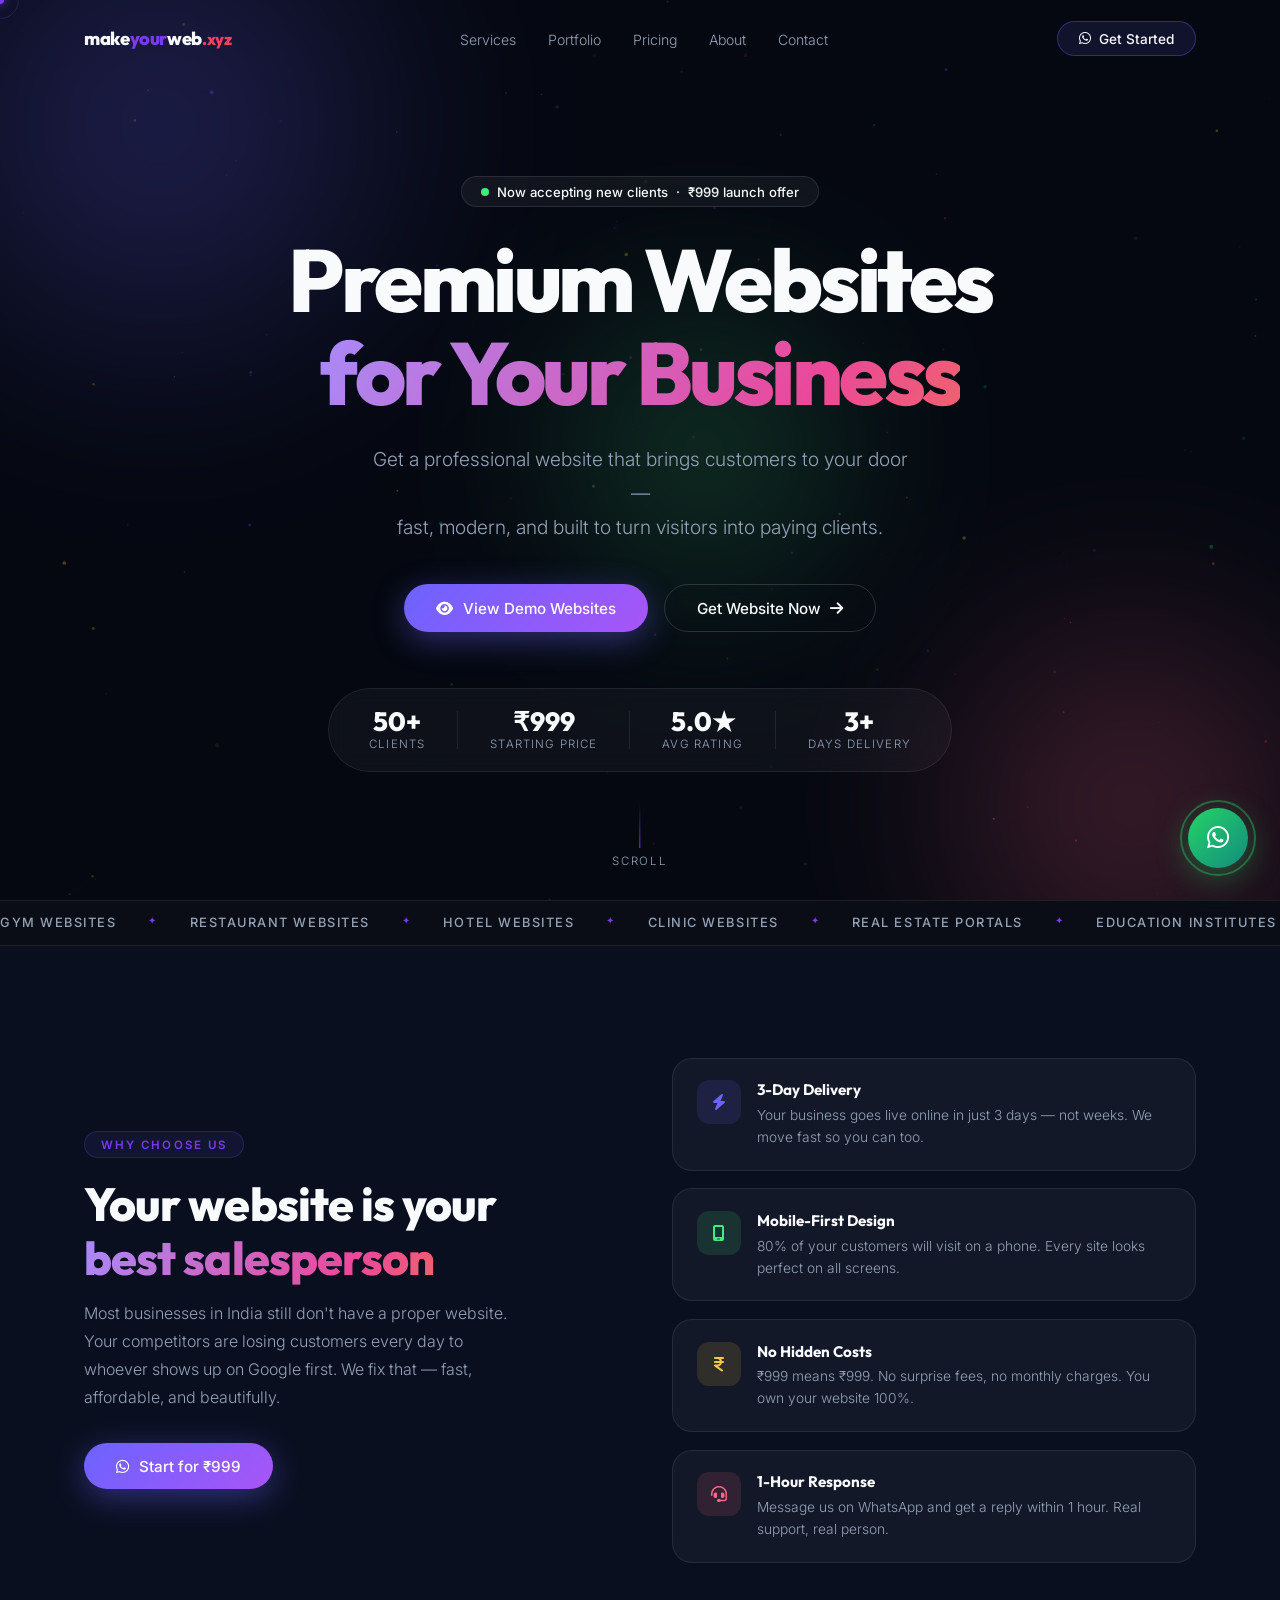
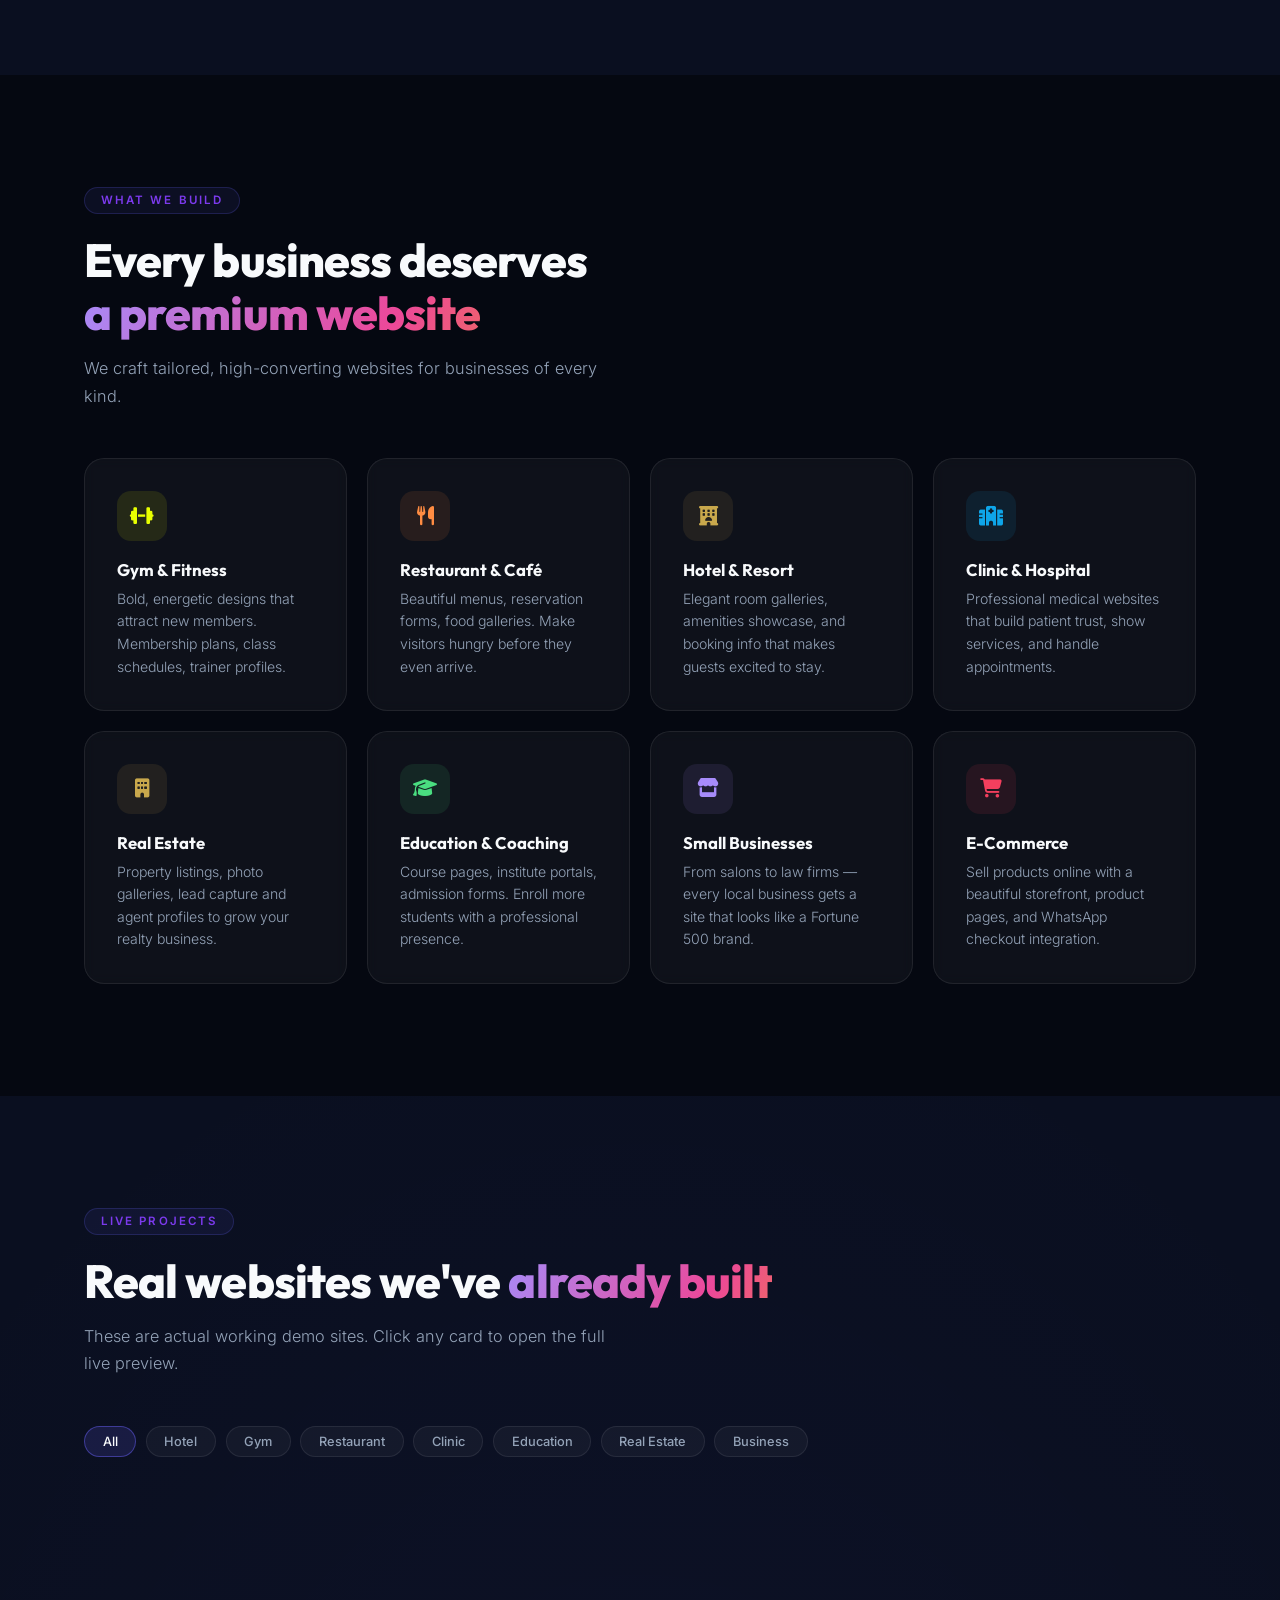
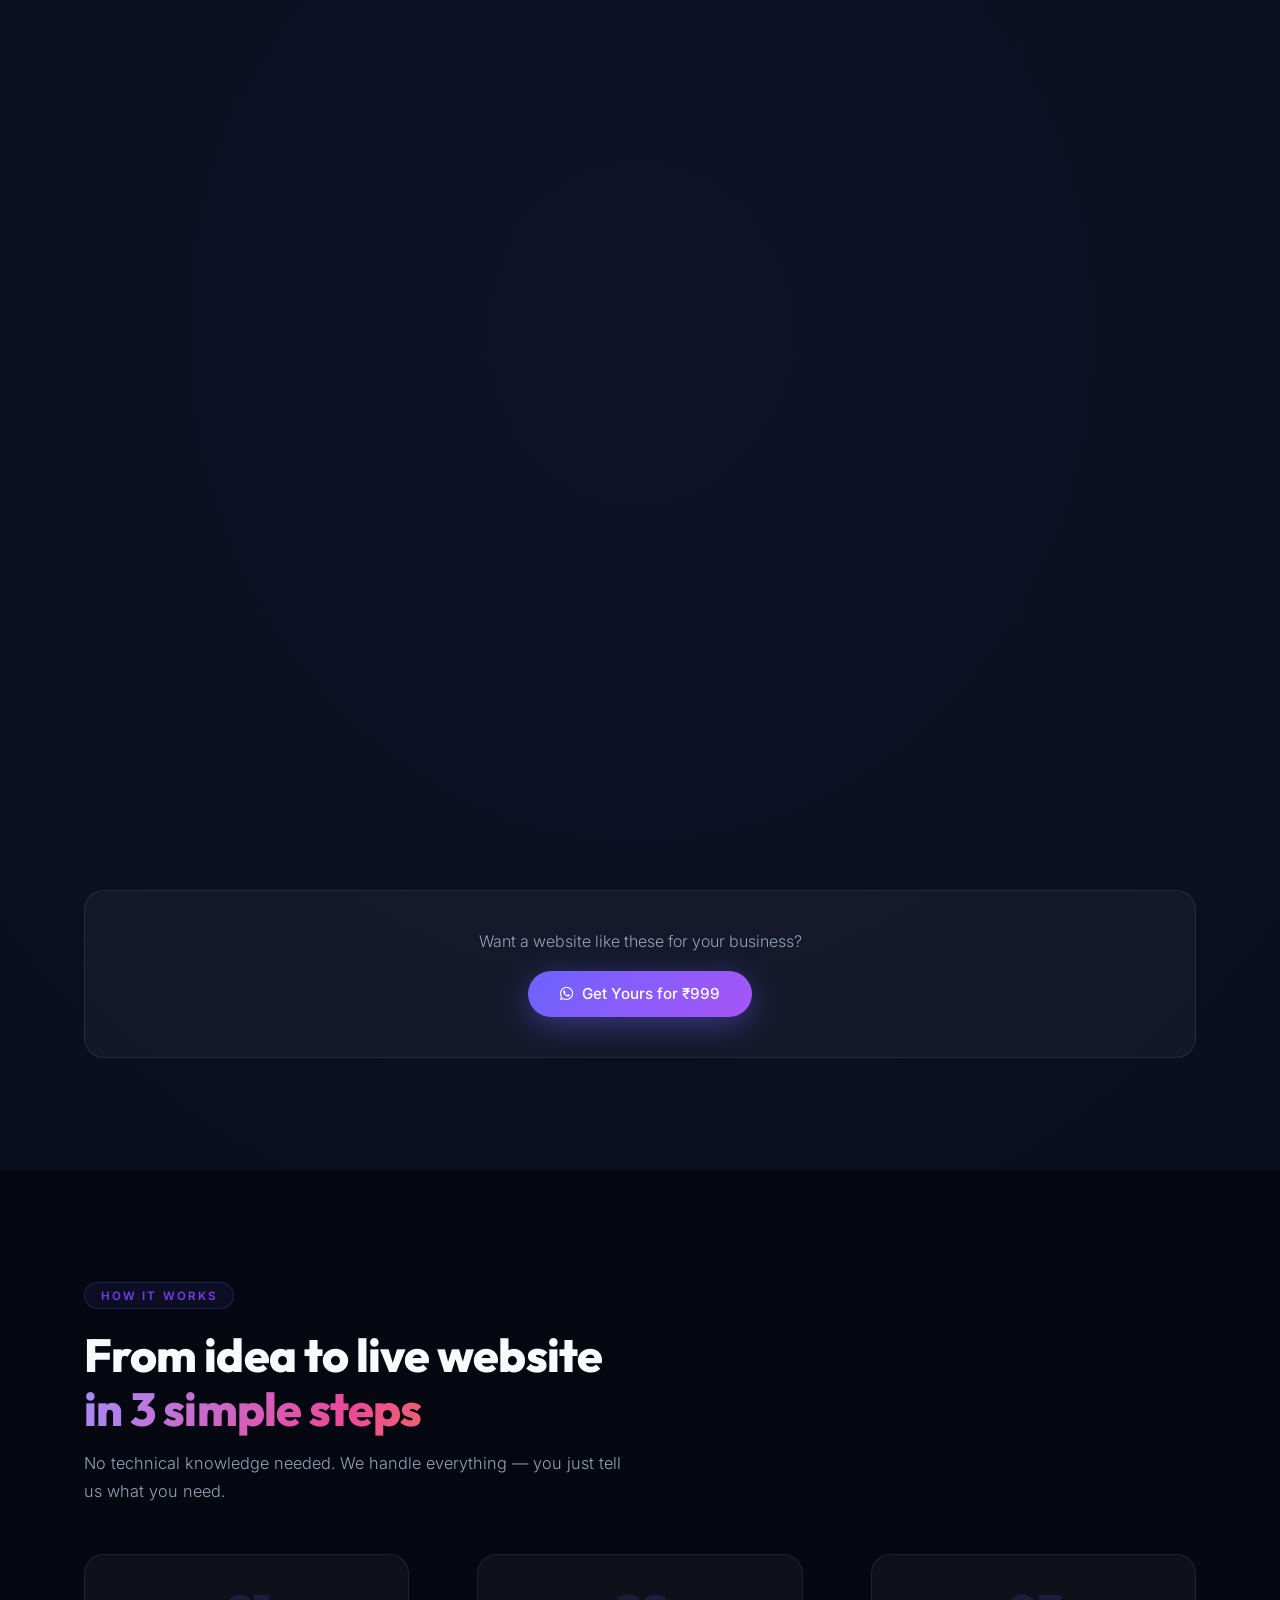
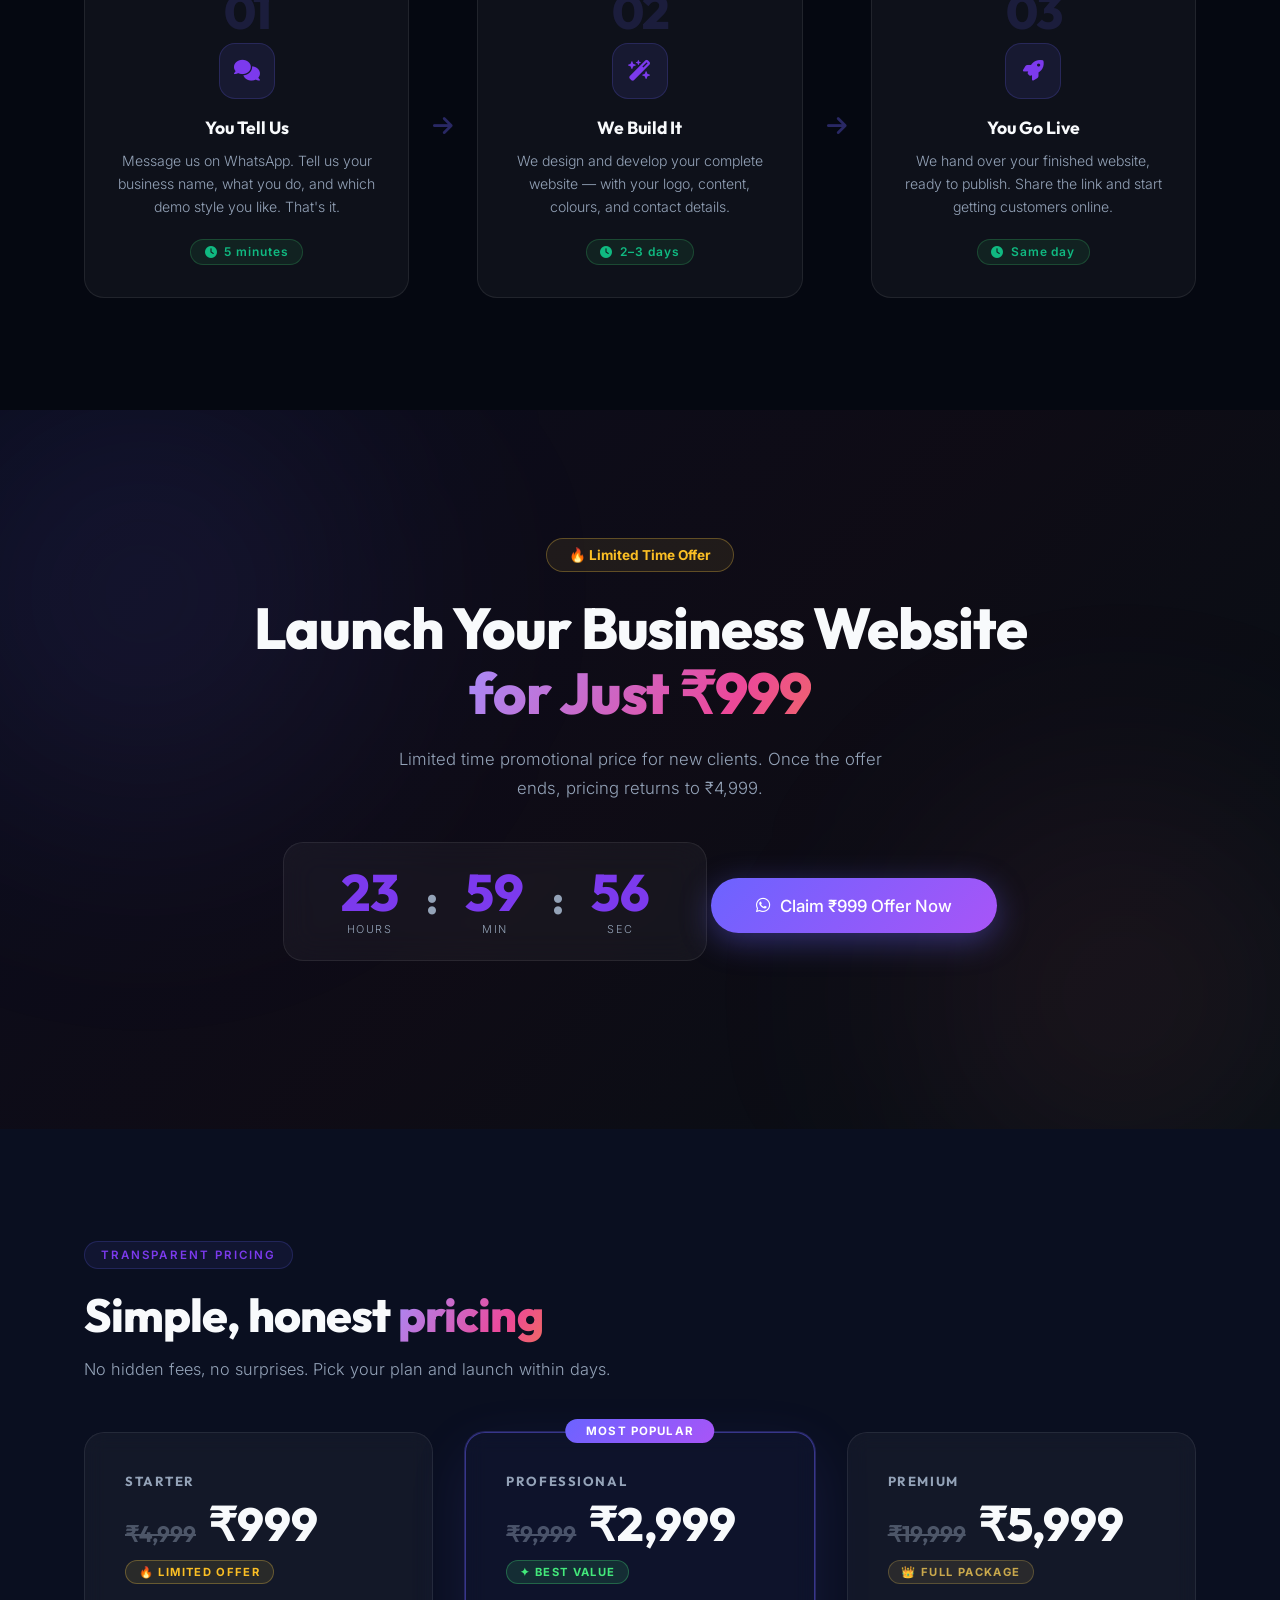
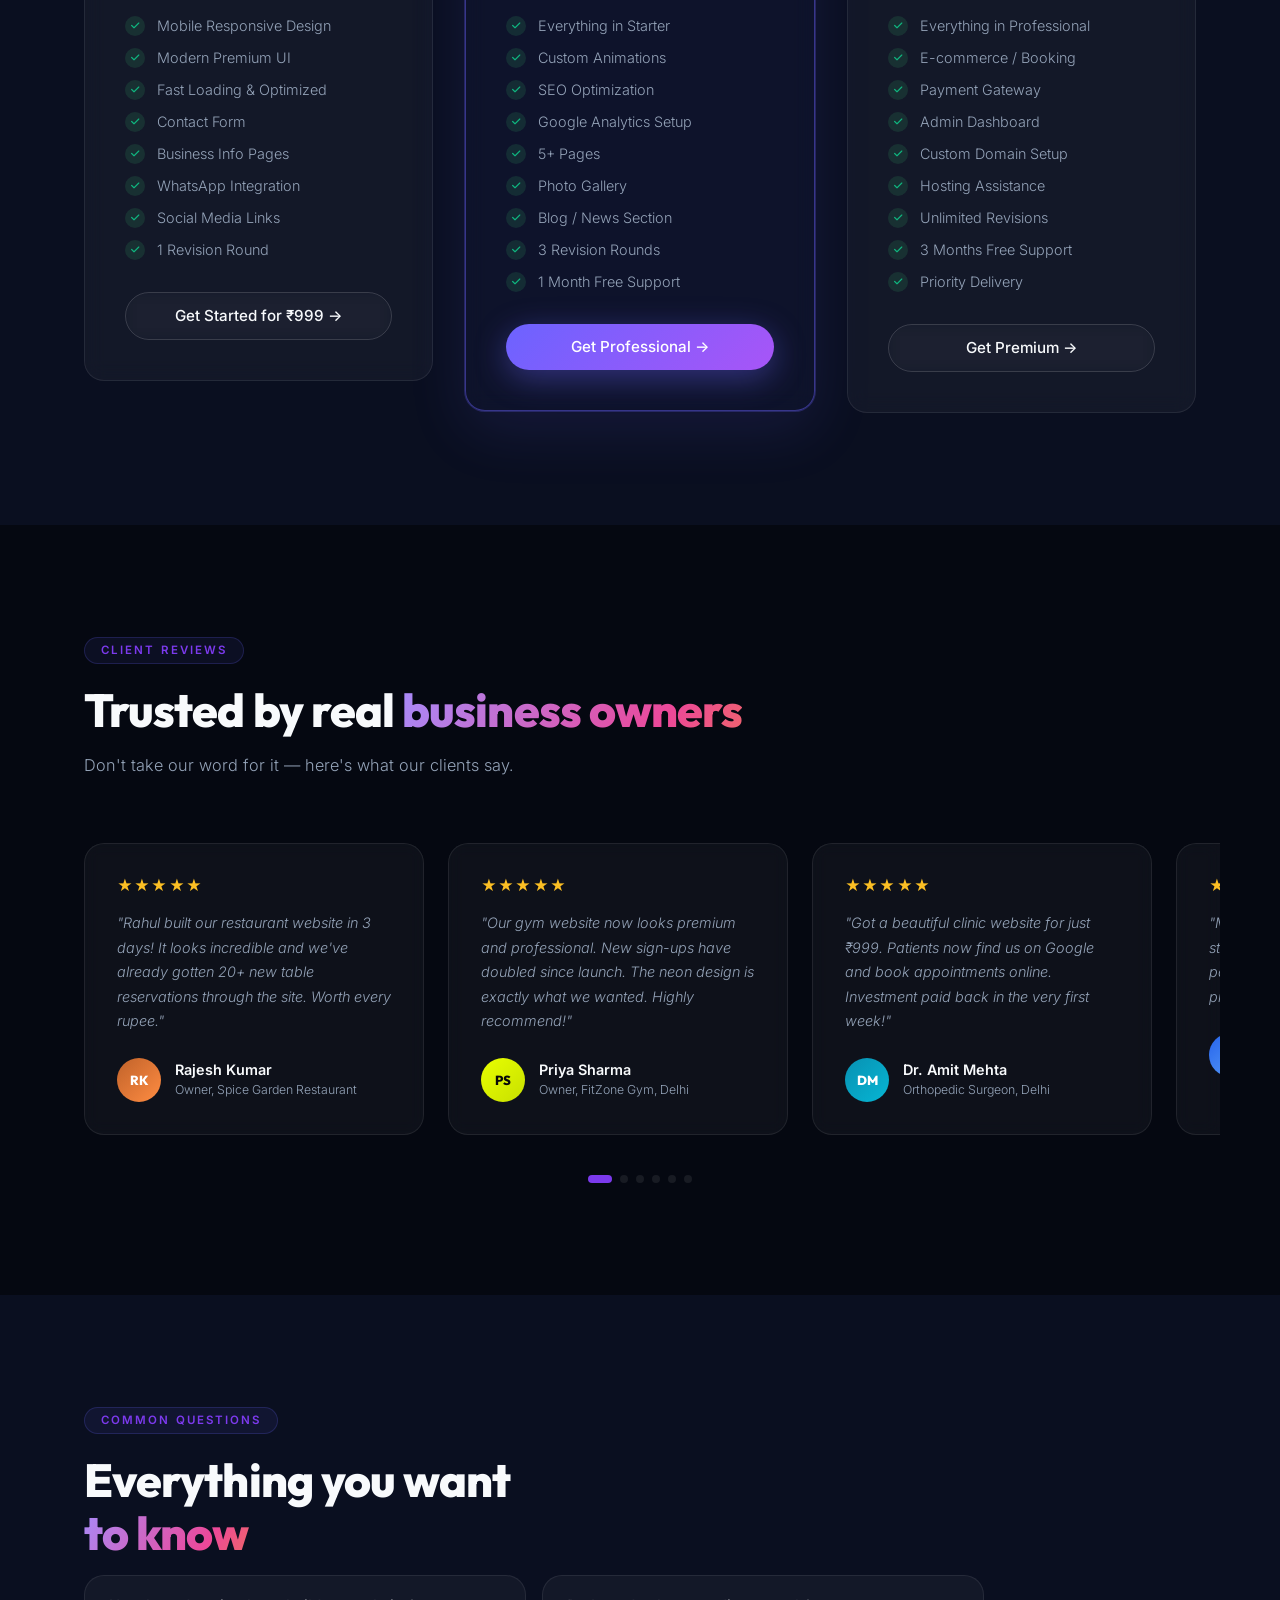
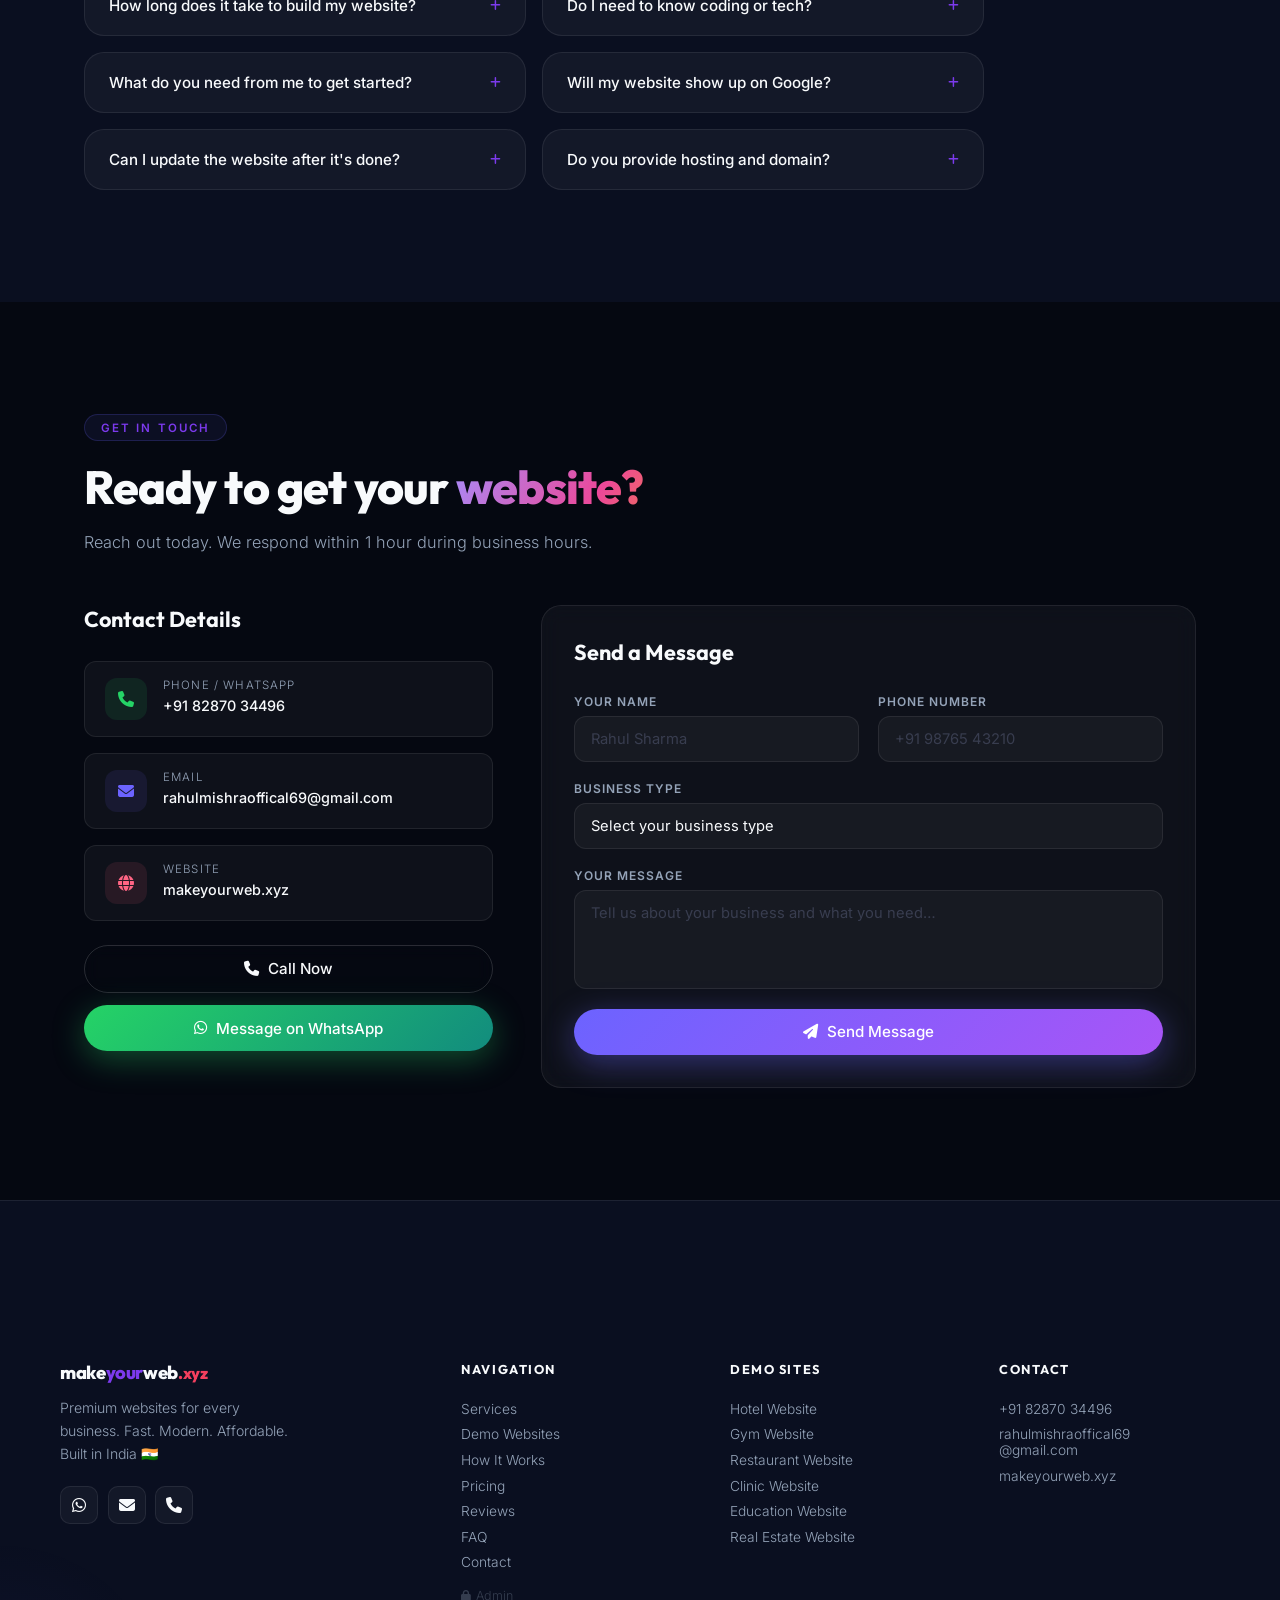
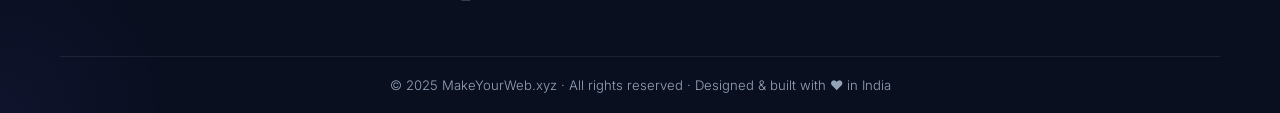
==== commit 03d326ee: "Fix demo buffering with resilience fallback and upgrade loader to premium glassmorphism design" ====
--- a/index.html
+++ b/index.html
@@ -5,6 +5,28 @@
   <meta name="viewport" content="width=device-width, initial-scale=1.0"/>
   <title>Make Your Web — Premium Business Websites starting ₹999</title>
   <meta name="description" content="Professional, high-converting websites for gyms, restaurants, hotels, and more. Delivered in 3 days. Start your digital journey with Make Your Web."/>
+  
+  <!-- SEO & Branding -->
+  <link rel="icon" type="image/svg+xml" href="favicon.svg"/>
+  <link rel="apple-touch-icon" href="favicon.svg"/>
+  <meta name="robots" content="index, follow"/>
+  <meta name="author" content="MakeYourWeb"/>
+  <link rel="canonical" href="https://makeyourweb.xyz/"/>
+
+  <!-- Open Graph / Facebook -->
+  <meta property="og:type" content="website"/>
+  <meta property="og:url" content="https://makeyourweb.xyz/"/>
+  <meta property="og:title" content="Make Your Web — Premium Business Websites"/>
+  <meta property="og:description" content="Get a professional, high-converting website in just 3 days for your gym, restaurant, or business. Delivered for only ₹999."/>
+  <meta property="og:image" content="https://makeyourweb.xyz/favicon.svg"/>
+
+  <!-- Twitter -->
+  <meta property="twitter:card" content="summary_large_image"/>
+  <meta property="twitter:url" content="https://makeyourweb.xyz/"/>
+  <meta property="twitter:title" content="Make Your Web — Premium Business Websites"/>
+  <meta property="twitter:description" content="Get a professional, high-converting website in just 3 days. Delivered for only ₹999."/>
+  <meta property="twitter:image" content="https://makeyourweb.xyz/favicon.svg"/>
+
   <link rel="preconnect" href="https://fonts.googleapis.com"/>
   <link rel="preconnect" href="https://fonts.gstatic.com" crossorigin/>
   <link href="https://fonts.googleapis.com/css2?family=Outfit:wght@400;500;600;700;800&family=Inter:ital,opsz,wght@0,14..32,300;0,14..32,400;0,14..32,500;1,14..32,400&display=swap" rel="stylesheet"/>
@@ -16,11 +38,18 @@
 <div id="cur-dot"></div>
 <div id="cur-ring"></div>
 
-<!-- LOADER — DO NOT TOUCH -->
+<!-- PREMIUM LOADER -->
 <div id="loader">
-  <div class="ld-logo">make<span>your</span>web</div>
-  <div class="ld-bar-wrap"><div class="ld-bar"></div></div>
-  <div class="ld-sub">Loading experience…</div>
+  <div class="ld-container">
+    <div class="ld-glow"></div>
+    <div class="ld-logo-wrap">
+       <div class="ld-logo">make<span>your</span>web</div>
+    </div>
+    <div class="ld-progress">
+       <div class="ld-bar-wrap"><div class="ld-bar"></div></div>
+       <div class="ld-sub">Initializing Excellence</div>
+    </div>
+  </div>
 </div>
 
 <!-- NAV -->
--- a/styles.css
+++ b/styles.css
@@ -61,31 +61,67 @@
   }
 }
 
-/* ── LOADER ── */
-#loader{
-  position:fixed;inset:0;background:var(--bg);
-  z-index:99997;display:flex;flex-direction:column;
-  align-items:center;justify-content:center;gap:1.4rem;
-  transition:opacity .8s,visibility .8s;
-}
-#loader.out{opacity:0;visibility:hidden;}
-.ld-logo{
-  font-family:var(--fh);font-size:clamp(1.8rem,5vw,2.8rem);
-  font-weight:800;letter-spacing:-.02em;color:var(--text);
-}
-.ld-logo span{color:var(--acc);}
-.ld-bar-wrap{
-  width:200px;height:2px;background:rgba(255,255,255,.07);
-  border-radius:2px;overflow:hidden;
-}
-.ld-bar{
-  height:100%;width:0;border-radius:2px;
-  background:linear-gradient(90deg,var(--acc),var(--acc2),var(--acc3));
-  animation:ldbar 2.2s cubic-bezier(.4,0,.2,1) forwards;
-  box-shadow:0 0 12px rgba(108,99,255,.5);
-}
-@keyframes ldbar{to{width:100%;}}
-.ld-sub{font-size:.75rem;letter-spacing:.2em;text-transform:uppercase;color:var(--muted);}
+/* ── PREMIUM LOADER ── */
+#loader {
+  position: fixed; inset: 0; background: #05070a;
+  z-index: 999999; display: flex; align-items: center; justify-content: center;
+  transition: opacity .8s var(--ease), visibility .8s;
+}
+#loader.out { opacity: 0; visibility: hidden; }
+
+.ld-container {
+  display: flex; flex-direction: column; align-items: center; gap: 2.5rem;
+  position: relative; width: 100%; max-width: 400px; padding: 2rem;
+}
+
+/* Background Glow */
+.ld-glow {
+  position: absolute; top: 50%; left: 50%; transform: translate(-50%, -50%);
+  width: 150px; height: 150px; background: var(--acc);
+  filter: blur(80px); opacity: 0.15; z-index: -1;
+  animation: ldPulse 3s infinite alternate;
+}
+@keyframes ldPulse { from { opacity: 0.1; transform: translate(-50%, -50%) scale(0.8); } to { opacity: 0.25; transform: translate(-50%, -50%) scale(1.3); } }
+
+.ld-logo-wrap {
+  perspective: 1000px;
+}
+.ld-logo {
+  font-family: var(--fh); font-size: clamp(2rem, 6vw, 3.2rem);
+  font-weight: 800; letter-spacing: -.03em; color: var(--text);
+  animation: ldLogoIn 1.2s var(--spring) forwards;
+  opacity: 0; transform: translateY(20px) rotateX(-20deg);
+}
+.ld-logo span { color: var(--acc); }
+@keyframes ldLogoIn { to { opacity: 1; transform: translateY(0) rotateX(0deg); } }
+
+.ld-progress {
+  width: 100%; display: flex; flex-direction: column; align-items: center; gap: 1rem;
+}
+.ld-bar-wrap {
+  width: 220px; height: 3px; background: rgba(255,255,255,.05);
+  border-radius: 10px; overflow: hidden; position: relative;
+  box-shadow: inset 0 1px 2px rgba(0,0,0,.5);
+}
+.ld-bar {
+  height: 100%; width: 0; border-radius: 10px;
+  background: linear-gradient(90deg, var(--acc), var(--acc2), var(--acc3));
+  box-shadow: 0 0 15px var(--acc);
+  animation: ldBarFlow 2.4s cubic-bezier(.65, 0, .35, 1) forwards;
+}
+@keyframes ldBarFlow { 
+  0% { width: 0; }
+  30% { width: 45%; }
+  65% { width: 75%; }
+  100% { width: 100%; }
+}
+
+.ld-sub {
+  font-size: .62rem; font-weight: 600; text-transform: uppercase;
+  letter-spacing: .35em; color: var(--muted); opacity: 0;
+  animation: fadeIn 1s ease 0.6s forwards;
+}
+@keyframes fadeIn { to { opacity: 1; } }
 
 /* ── UTILITY ── */
 .container{max-width:1160px;margin:0 auto;padding:0 24px;}
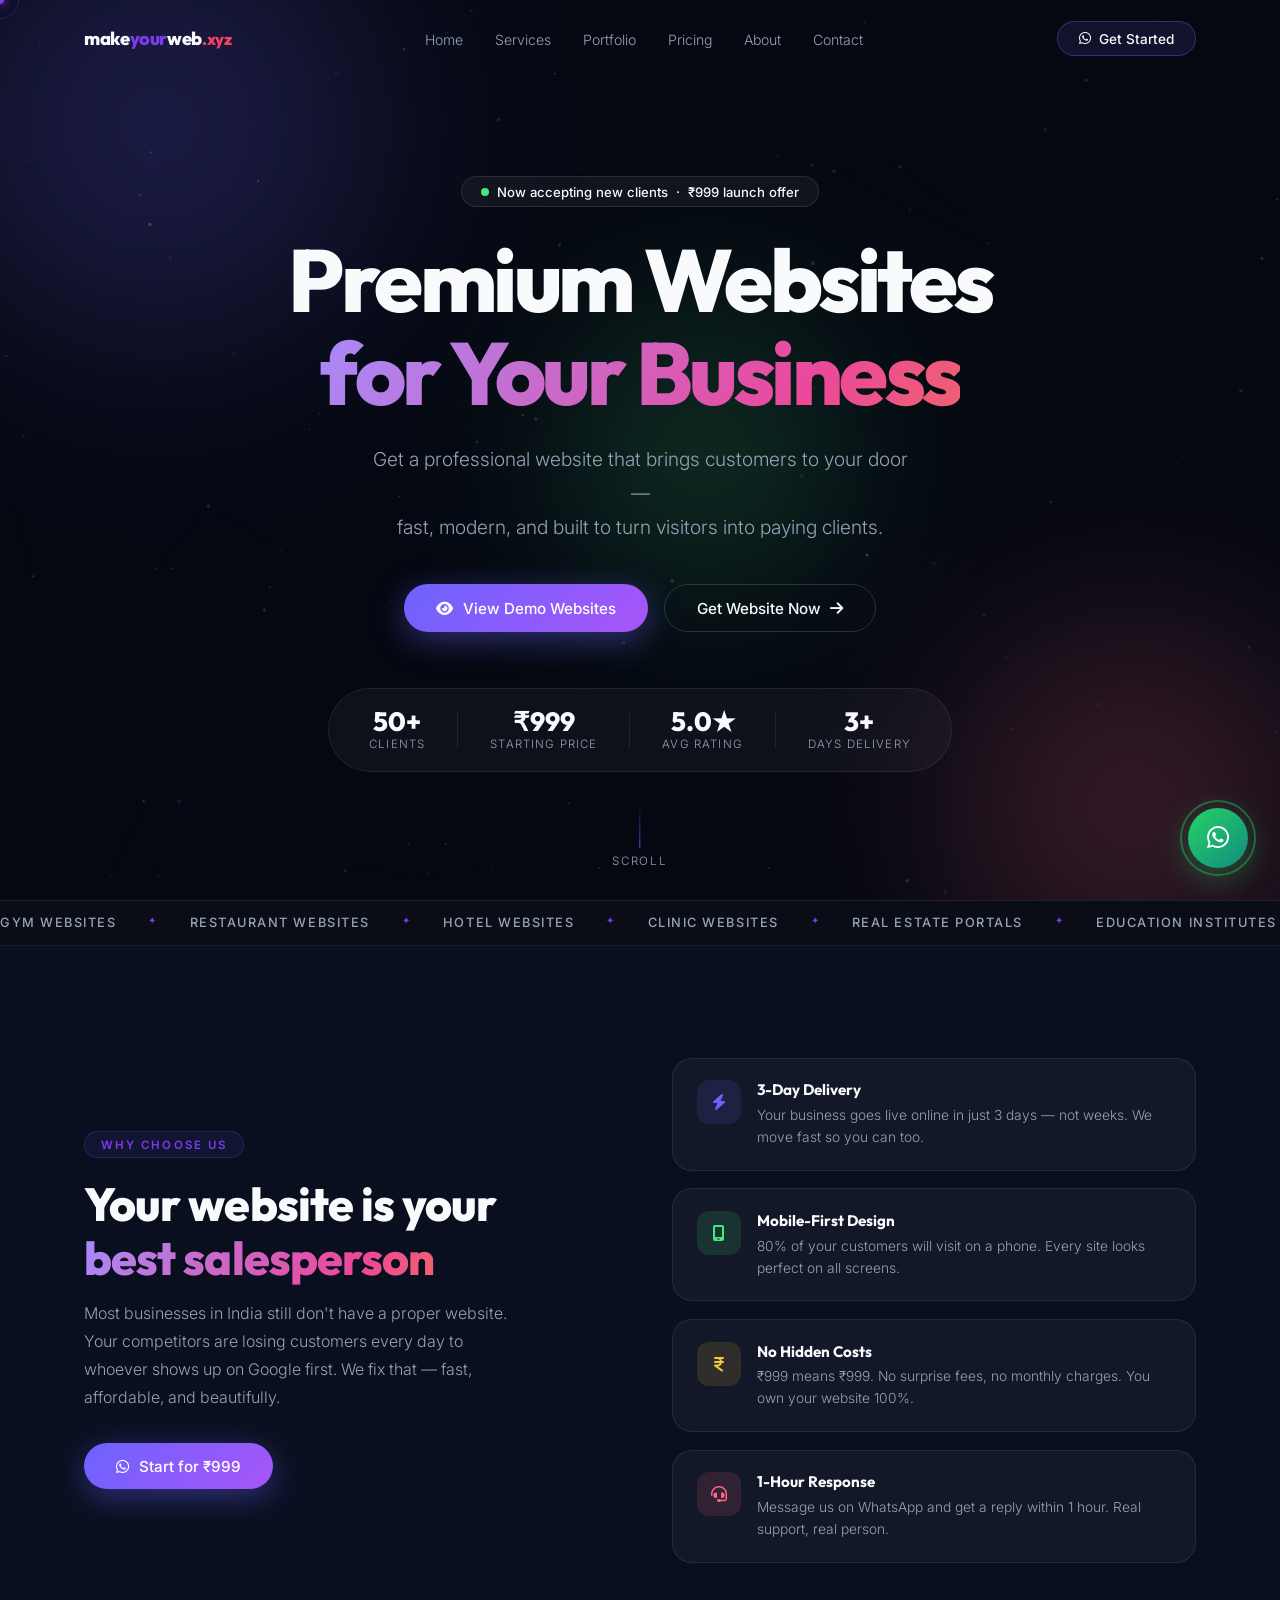
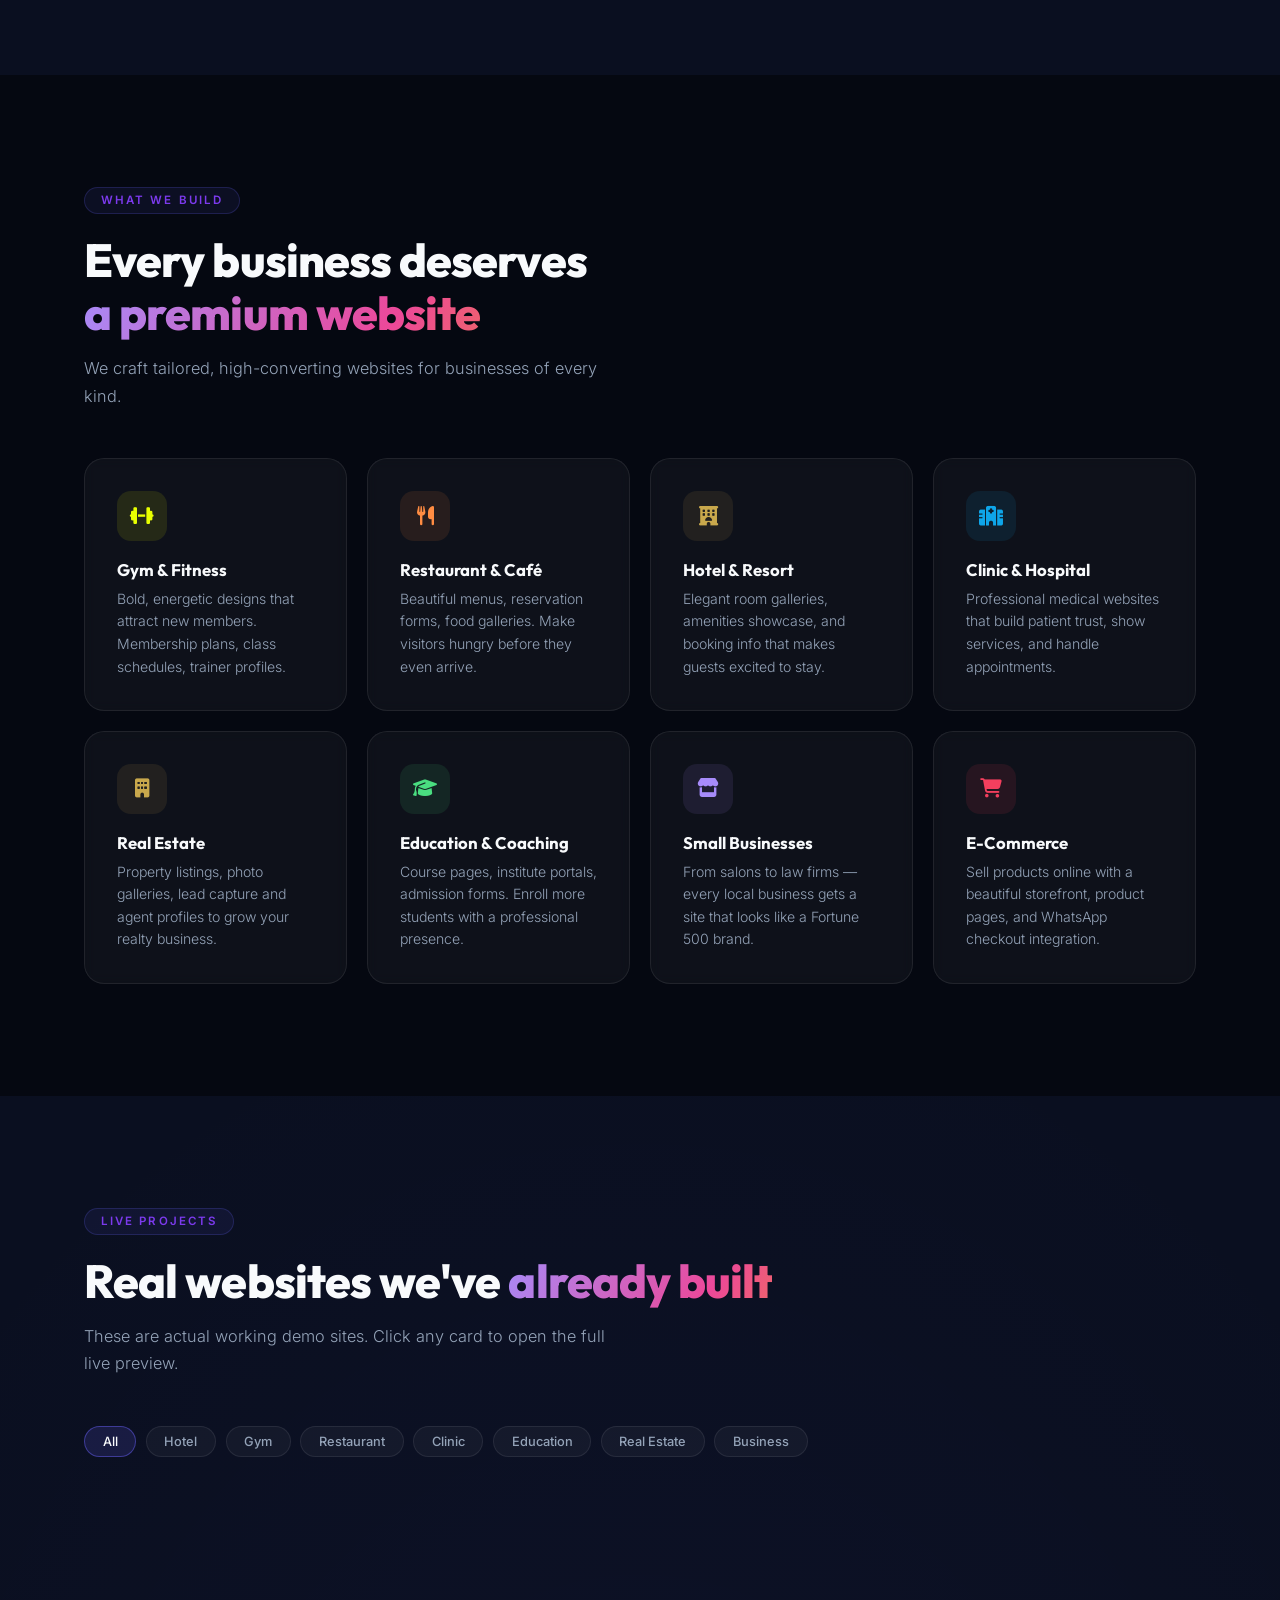
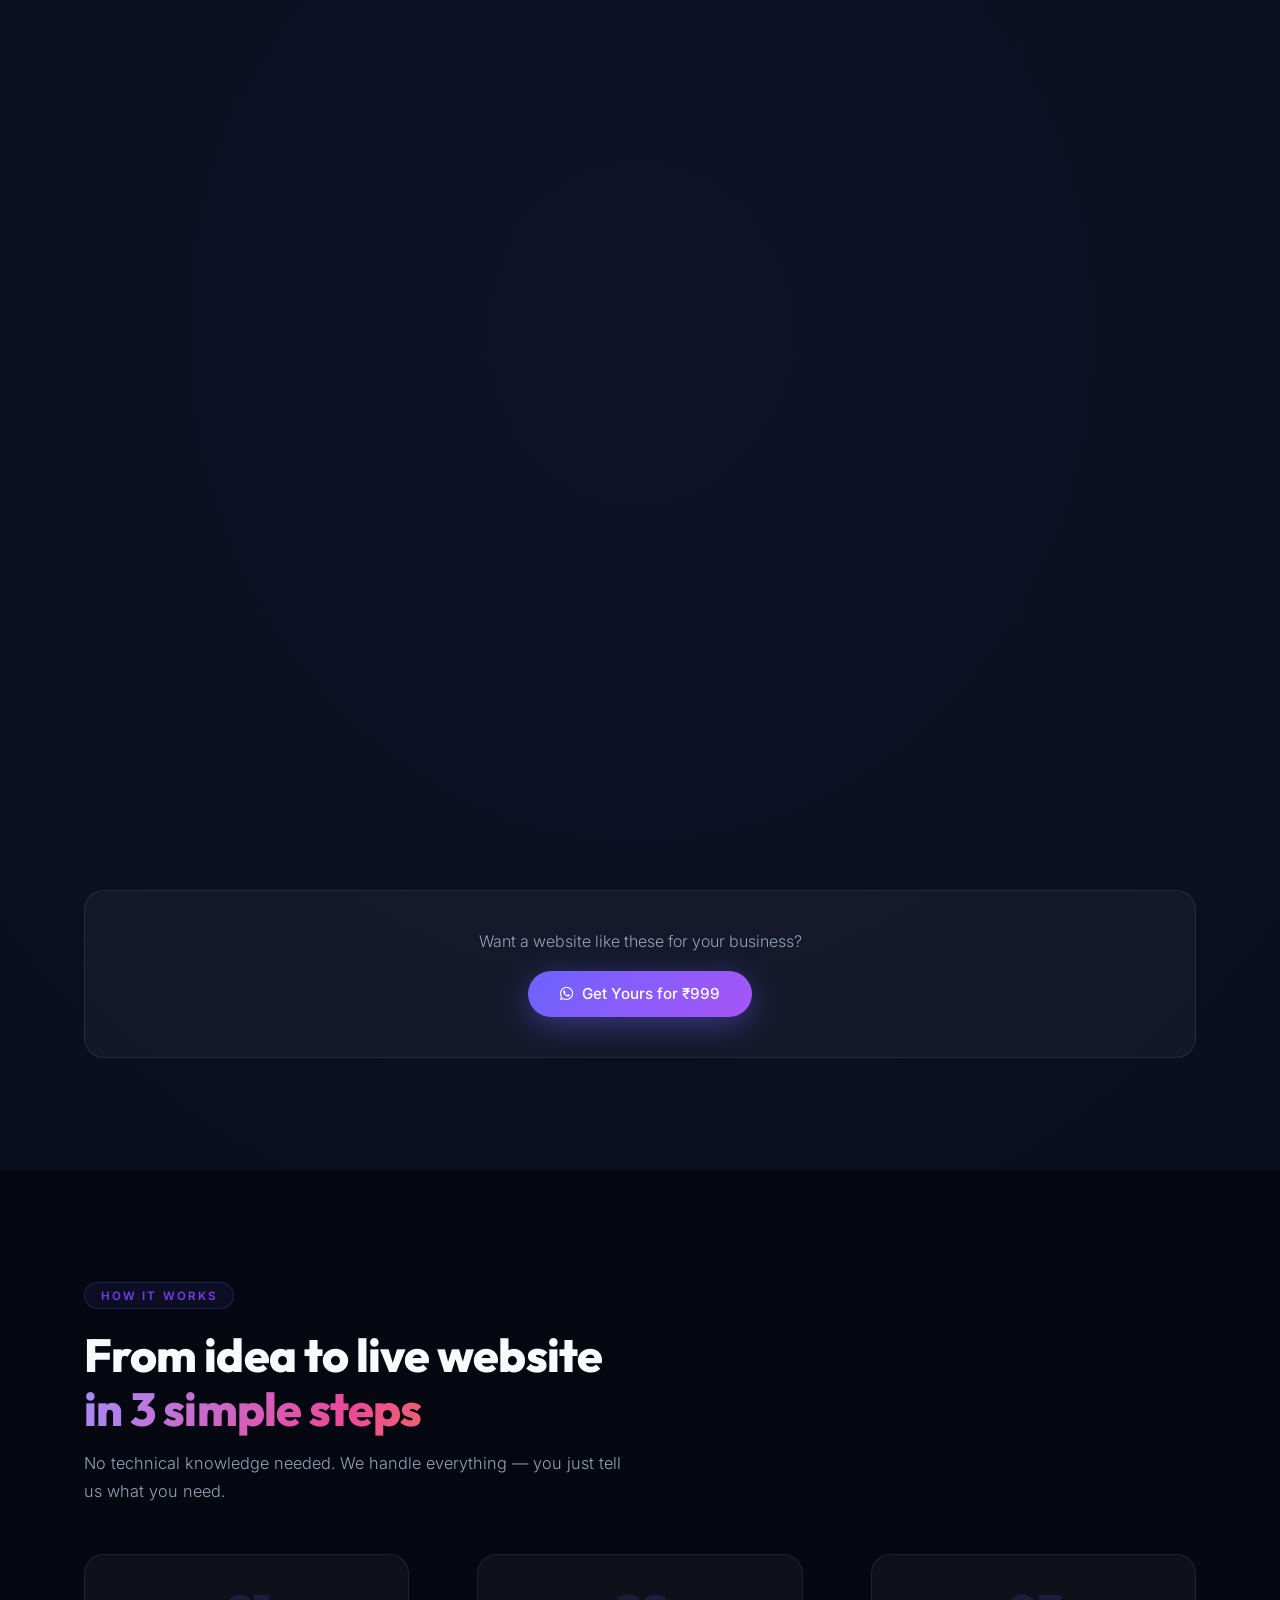
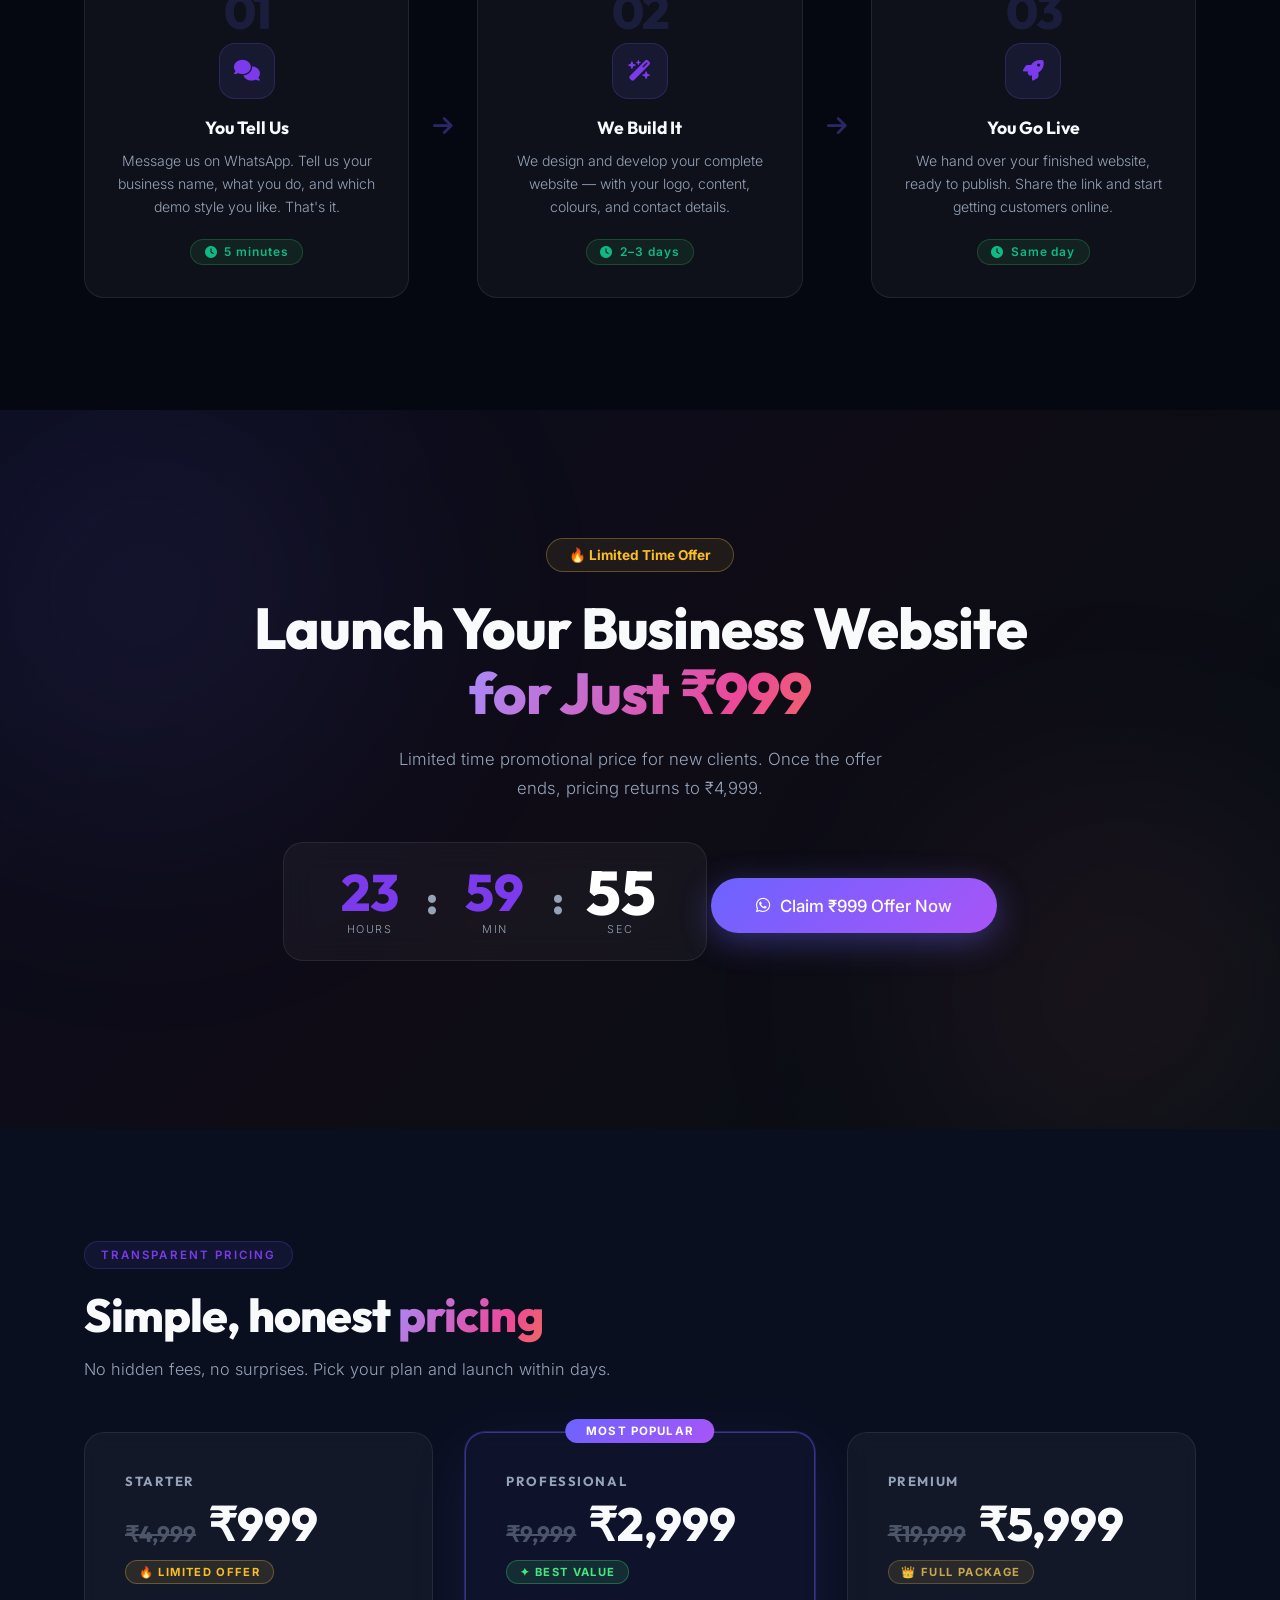
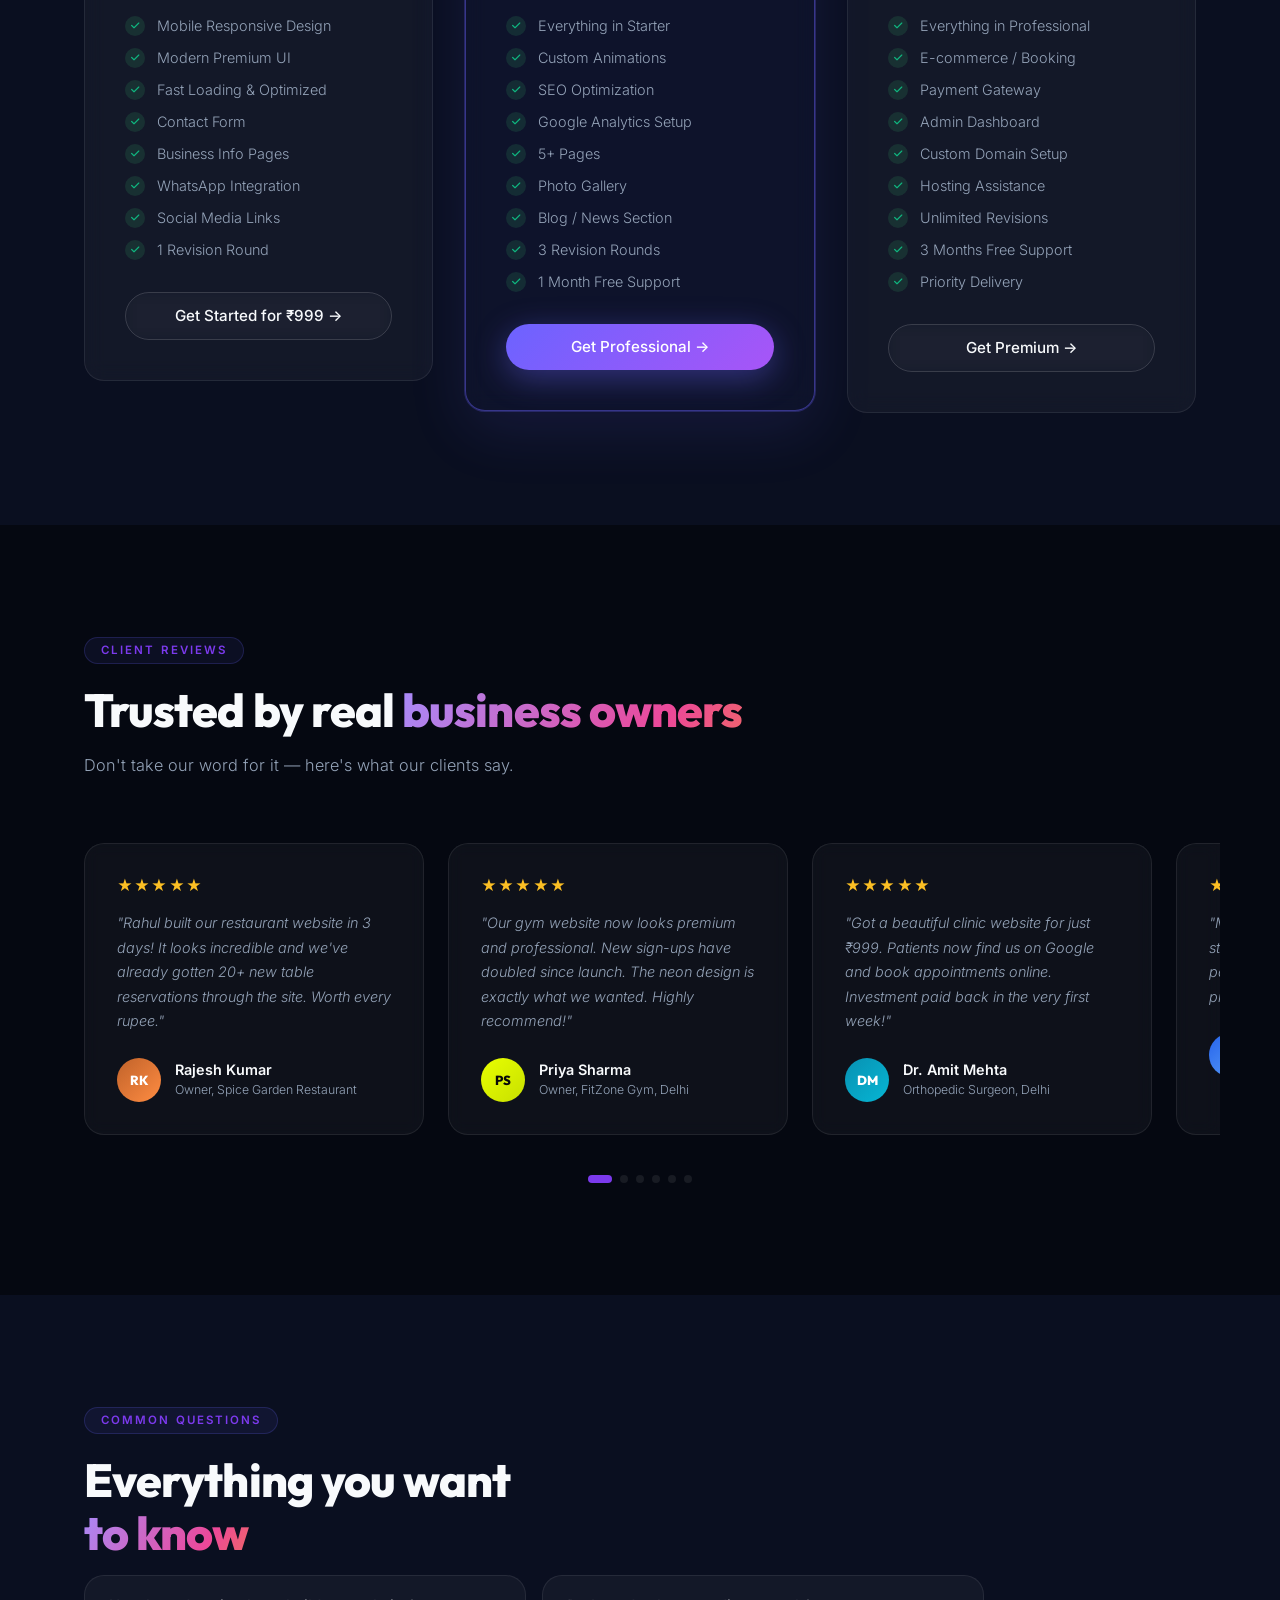
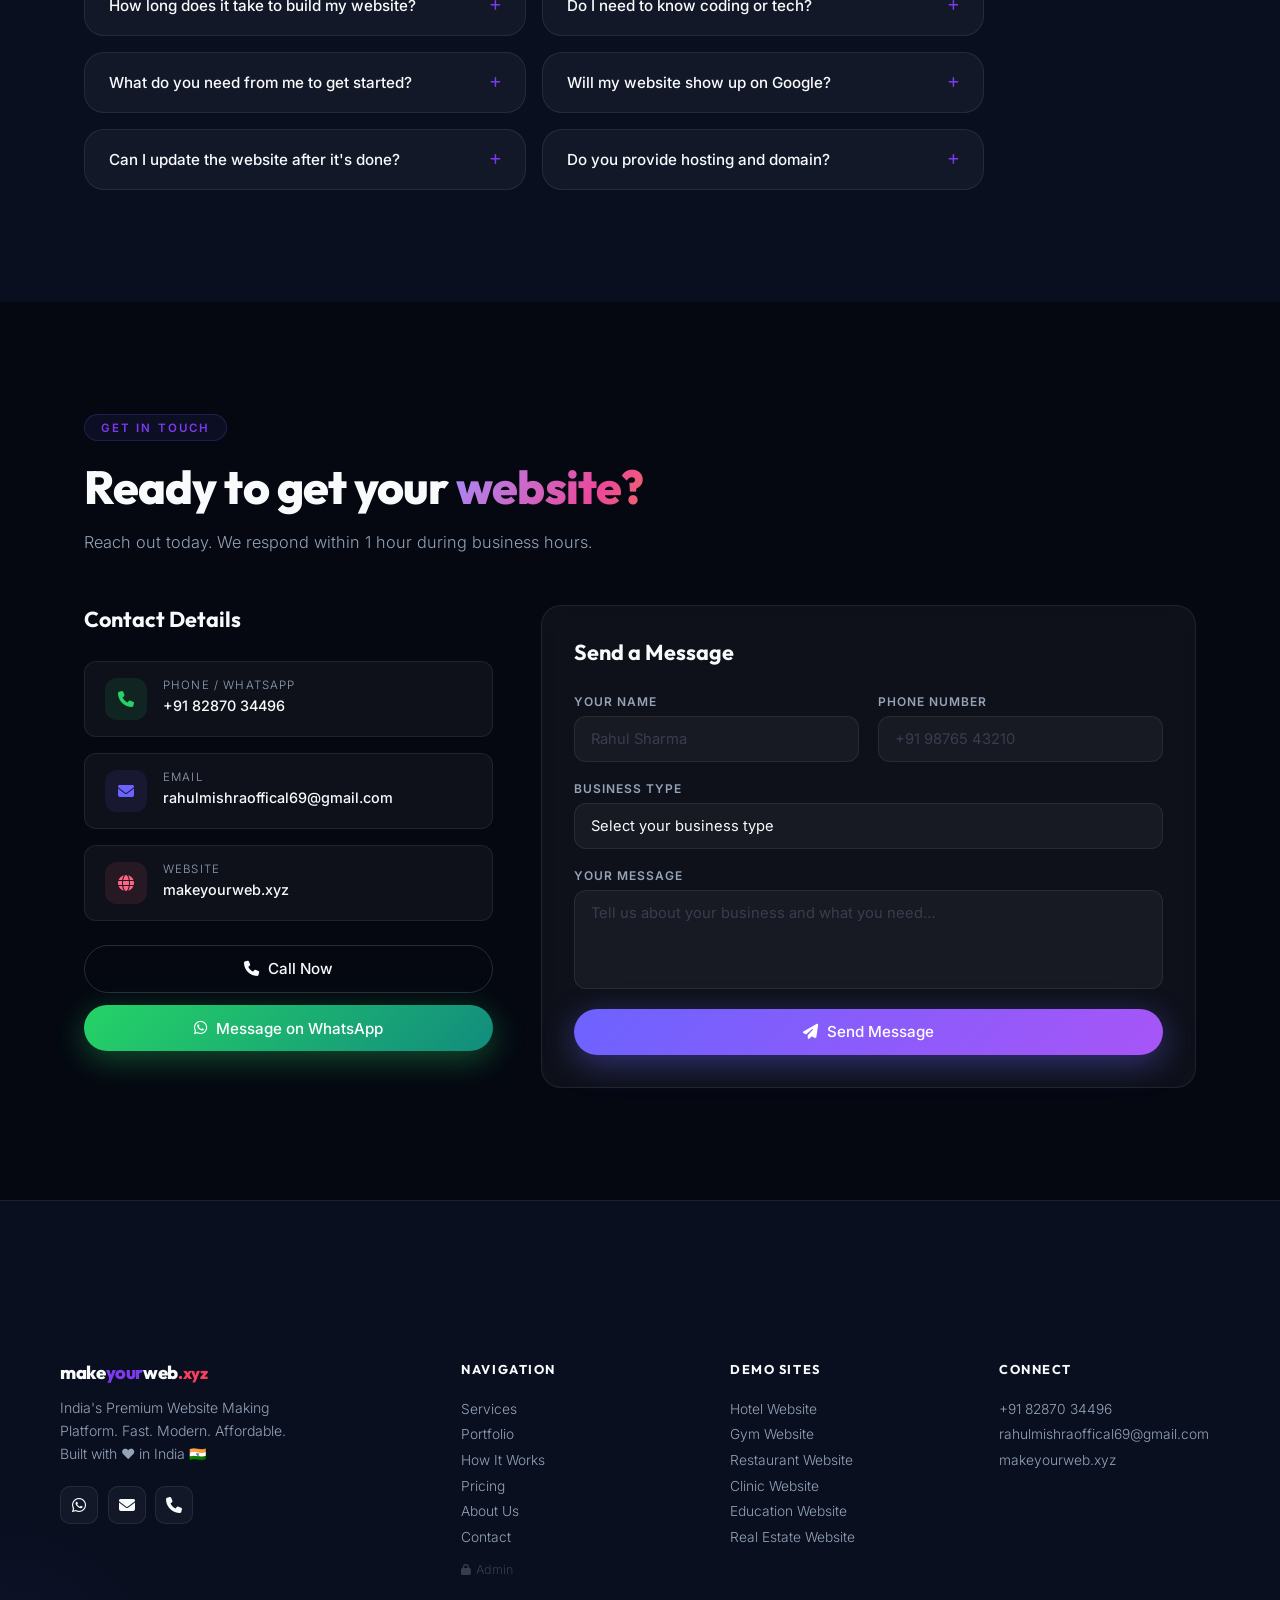
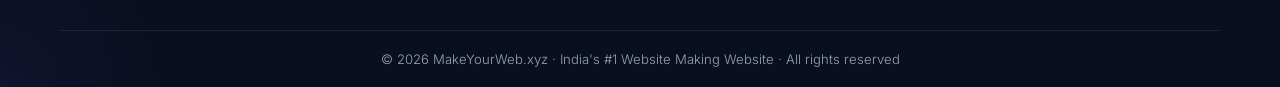
==== commit 619bdf57: "Uplevel platform to 'India #1' status: Injected JSON-LD for Google logo visibility, completed sitema" ====
--- a/index.html
+++ b/index.html
@@ -23,9 +23,26 @@
   <!-- Twitter -->
   <meta property="twitter:card" content="summary_large_image"/>
   <meta property="twitter:url" content="https://makeyourweb.xyz/"/>
-  <meta property="twitter:title" content="Make Your Web — Premium Business Websites"/>
-  <meta property="twitter:description" content="Get a professional, high-converting website in just 3 days. Delivered for only ₹999."/>
+  <meta property="twitter:title" content="MakeYourWeb — India's #1 Website Making Platform"/>
+  <meta property="twitter:description" content="Get a professional, high-converting website in just 3 days for just ₹999. India's top choice for small business digital transformation."/>
   <meta property="twitter:image" content="https://makeyourweb.xyz/favicon.svg"/>
+
+  <!-- JSON-LD Structured Data: Google Logo & Organization Recognition -->
+  <script type="application/ld+json">
+  {
+    "@context": "https://schema.org",
+    "@type": "Organization",
+    "name": "MakeYourWeb",
+    "alternateName": "India's #1 Website Making Platform",
+    "url": "https://makeyourweb.xyz",
+    "logo": "https://makeyourweb.xyz/favicon.svg",
+    "contactPoint": {
+      "@type": "ContactPoint",
+      "telephone": "+918287034496",
+      "contactType": "customer service"
+    }
+  }
+  </script>
 
   <link rel="preconnect" href="https://fonts.googleapis.com"/>
   <link rel="preconnect" href="https://fonts.gstatic.com" crossorigin/>
@@ -55,11 +72,12 @@
 <!-- NAV -->
 <nav id="nav">
   <div class="nav-inner">
-    <a href="#" class="nav-logo">make<span>your</span>web<em>.xyz</em></a>
+    <a href="index.html" class="nav-logo">make<span>your</span>web<em>.xyz</em></a>
     <ul class="nav-links">
-      <li><a href="#services">Services</a></li>
+      <li><a href="index.html">Home</a></li>
+      <li><a href="index.html#services">Services</a></li>
       <li><a href="portfolio.html">Portfolio</a></li>
-      <li><a href="#pricing">Pricing</a></li>
+      <li><a href="index.html#pricing">Pricing</a></li>
       <li><a href="about.html">About</a></li>
       <li><a href="contact.html">Contact</a></li>
     </ul>
@@ -69,9 +87,10 @@
     <button class="burger" id="burger" aria-label="Menu"><span></span><span></span><span></span></button>
   </div>
   <div class="mob-nav" id="mobNav">
-    <a href="#services">Services</a>
+    <a href="index.html">Home</a>
+    <a href="index.html#services">Services</a>
     <a href="portfolio.html">Portfolio</a>
-    <a href="#pricing">Pricing</a>
+    <a href="index.html#pricing">Pricing</a>
     <a href="about.html">About</a>
     <a href="contact.html">Contact</a>
     <a href="https://wa.me/918287034496" target="_blank" class="mob-cta"><i class="fab fa-whatsapp"></i> Get Started</a>
@@ -367,8 +386,8 @@
 <footer>
   <div class="container footer-grid">
     <div class="fg-brand">
-      <a href="#" class="nav-logo">make<span>your</span>web<em>.xyz</em></a>
-      <p>Premium websites for every business. Fast. Modern. Affordable. Built in India 🇮🇳</p>
+      <a href="index.html" class="nav-logo">make<span>your</span>web<em>.xyz</em></a>
+      <p>India's Premium Website Making Platform. Fast. Modern. Affordable. Built with ❤️ in India 🇮🇳</p>
       <div class="fg-socials">
         <a href="https://wa.me/918287034496" target="_blank" aria-label="WhatsApp"><i class="fab fa-whatsapp"></i></a>
         <a href="mailto:rahulmishraoffical69@gmail.com" aria-label="Email"><i class="fas fa-envelope"></i></a>
@@ -377,7 +396,7 @@
     </div>
     <div class="fg-links">
       <h4>Navigation</h4>
-      <a href="#services">Services</a><a href="#demos">Demo Websites</a><a href="#process">How It Works</a><a href="#pricing">Pricing</a><a href="#testimonials">Reviews</a><a href="#faq">FAQ</a><a href="#contact">Contact</a>
+      <a href="index.html#services">Services</a><a href="portfolio.html">Portfolio</a><a href="index.html#process">How It Works</a><a href="index.html#pricing">Pricing</a><a href="about.html">About Us</a><a href="contact.html">Contact</a>
       <a href="admin/index.html" style="margin-top:.5rem;opacity:.3;font-size:.78rem"><i class="fas fa-lock" style="font-size:.7rem;margin-right:.3rem"></i>Admin</a>
     </div>
     <div class="fg-links">
@@ -385,13 +404,13 @@
       <a href="demos/hotel/index.html" target="_blank">Hotel Website</a><a href="demos/gym/index.html" target="_blank">Gym Website</a><a href="demos/restaurant/index.html" target="_blank">Restaurant Website</a><a href="demos/clinic/index.html" target="_blank">Clinic Website</a><a href="demos/education/index.html" target="_blank">Education Website</a><a href="demos/real-estate/index.html" target="_blank">Real Estate Website</a>
     </div>
     <div class="fg-links">
-      <h4>Contact</h4>
+      <h4>Connect</h4>
       <a href="tel:+918287034496">+91 82870 34496</a>
-      <a href="mailto:rahulmishraoffical69@gmail.com">rahulmishraoffical69<br/>@gmail.com</a>
+      <a href="mailto:rahulmishraoffical69@gmail.com">rahulmishraoffical69@gmail.com</a>
       <a href="https://makeyourweb.xyz">makeyourweb.xyz</a>
     </div>
   </div>
-  <div class="footer-bottom"><p>© 2025 MakeYourWeb.xyz · All rights reserved · Designed &amp; built with ❤️ in India</p></div>
+  <div class="footer-bottom"><p>© 2026 MakeYourWeb.xyz · India's #1 Website Making Website · All rights reserved</p></div>
 </footer>
 
 <!-- WHATSAPP FLOAT — DO NOT TOUCH -->
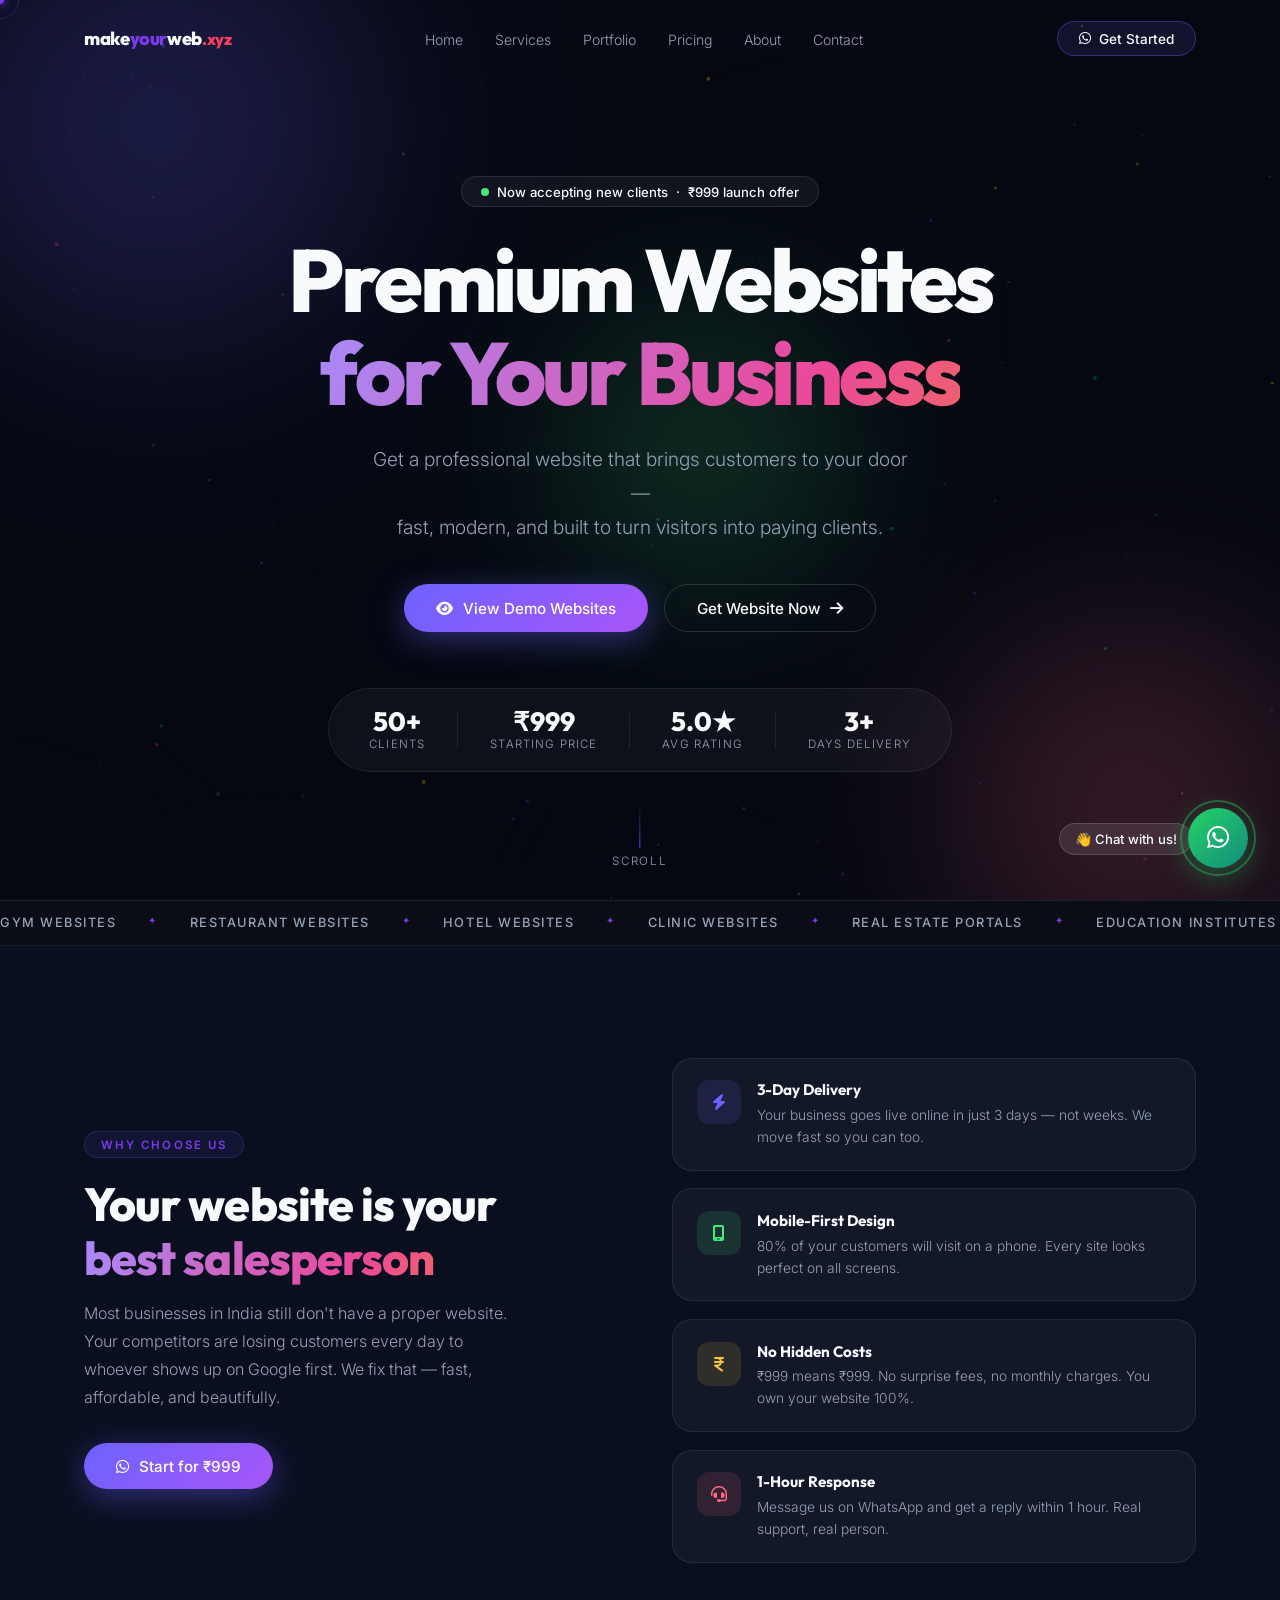
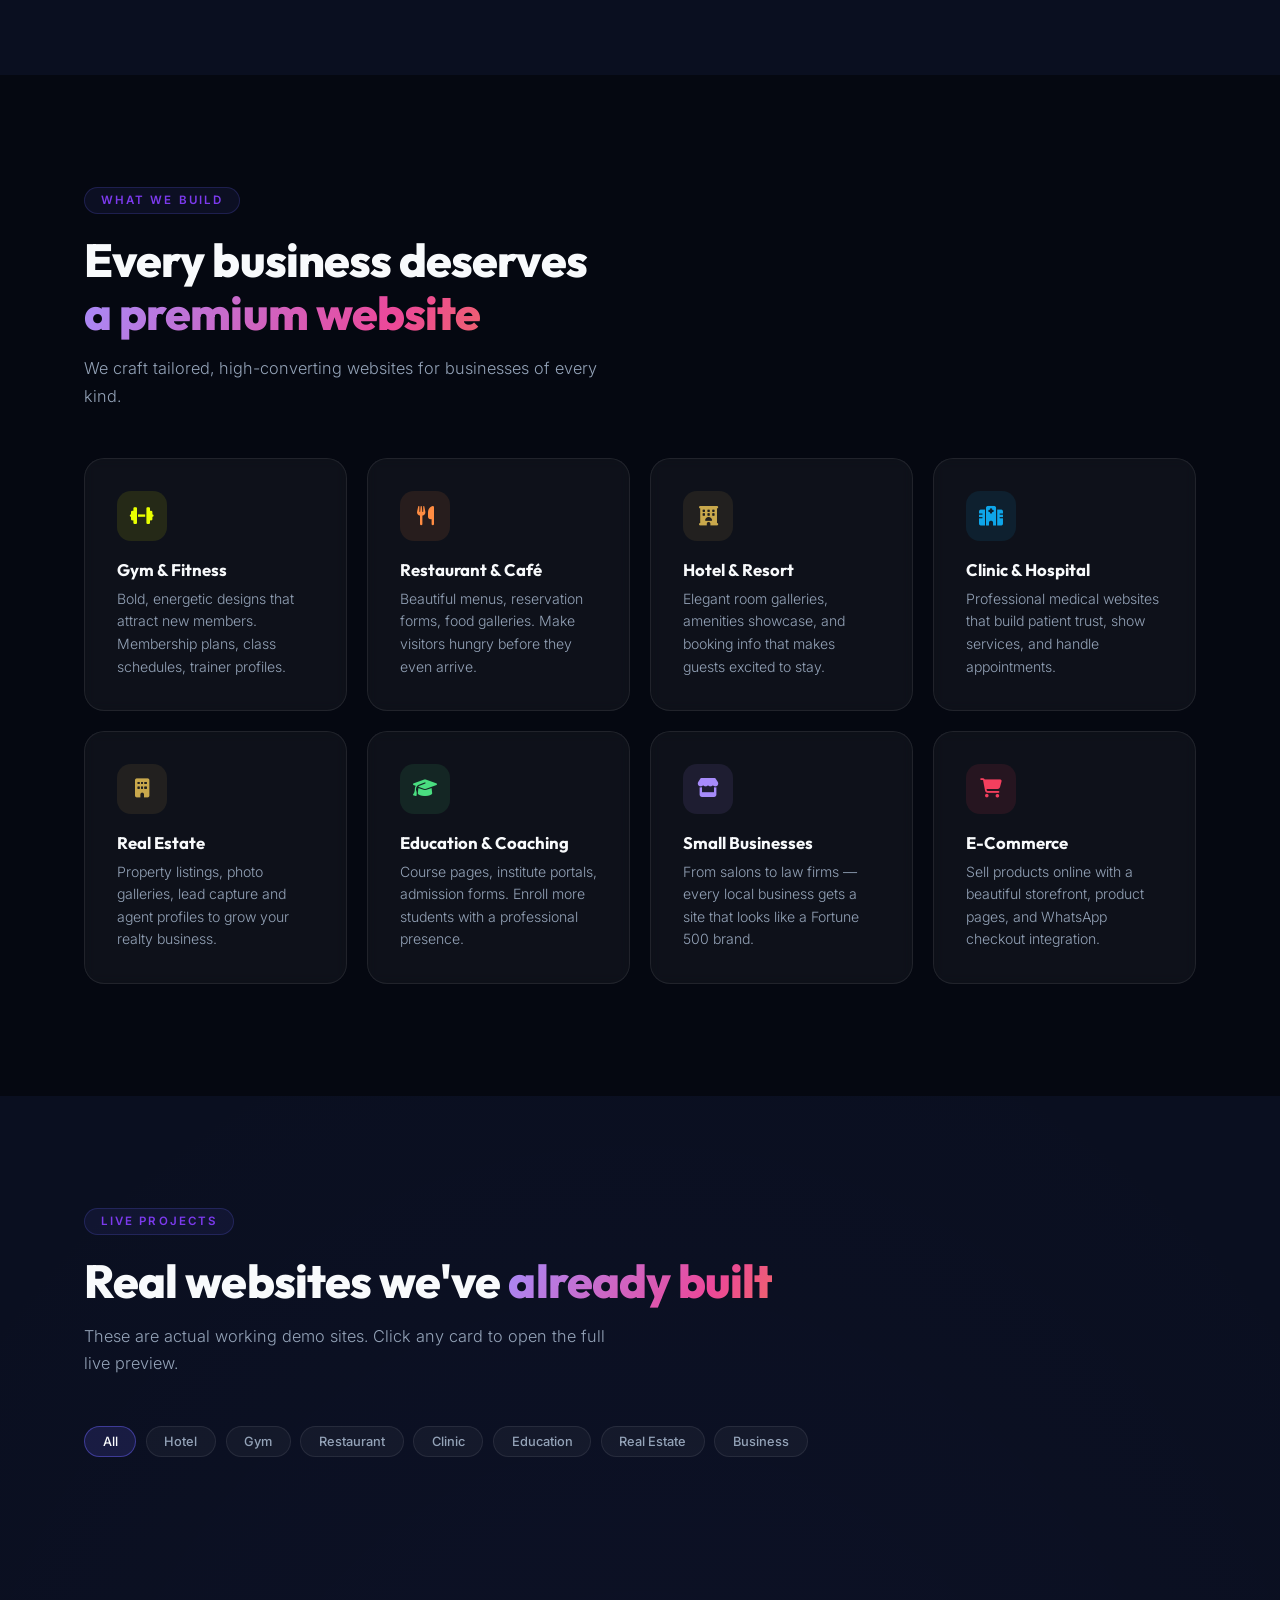
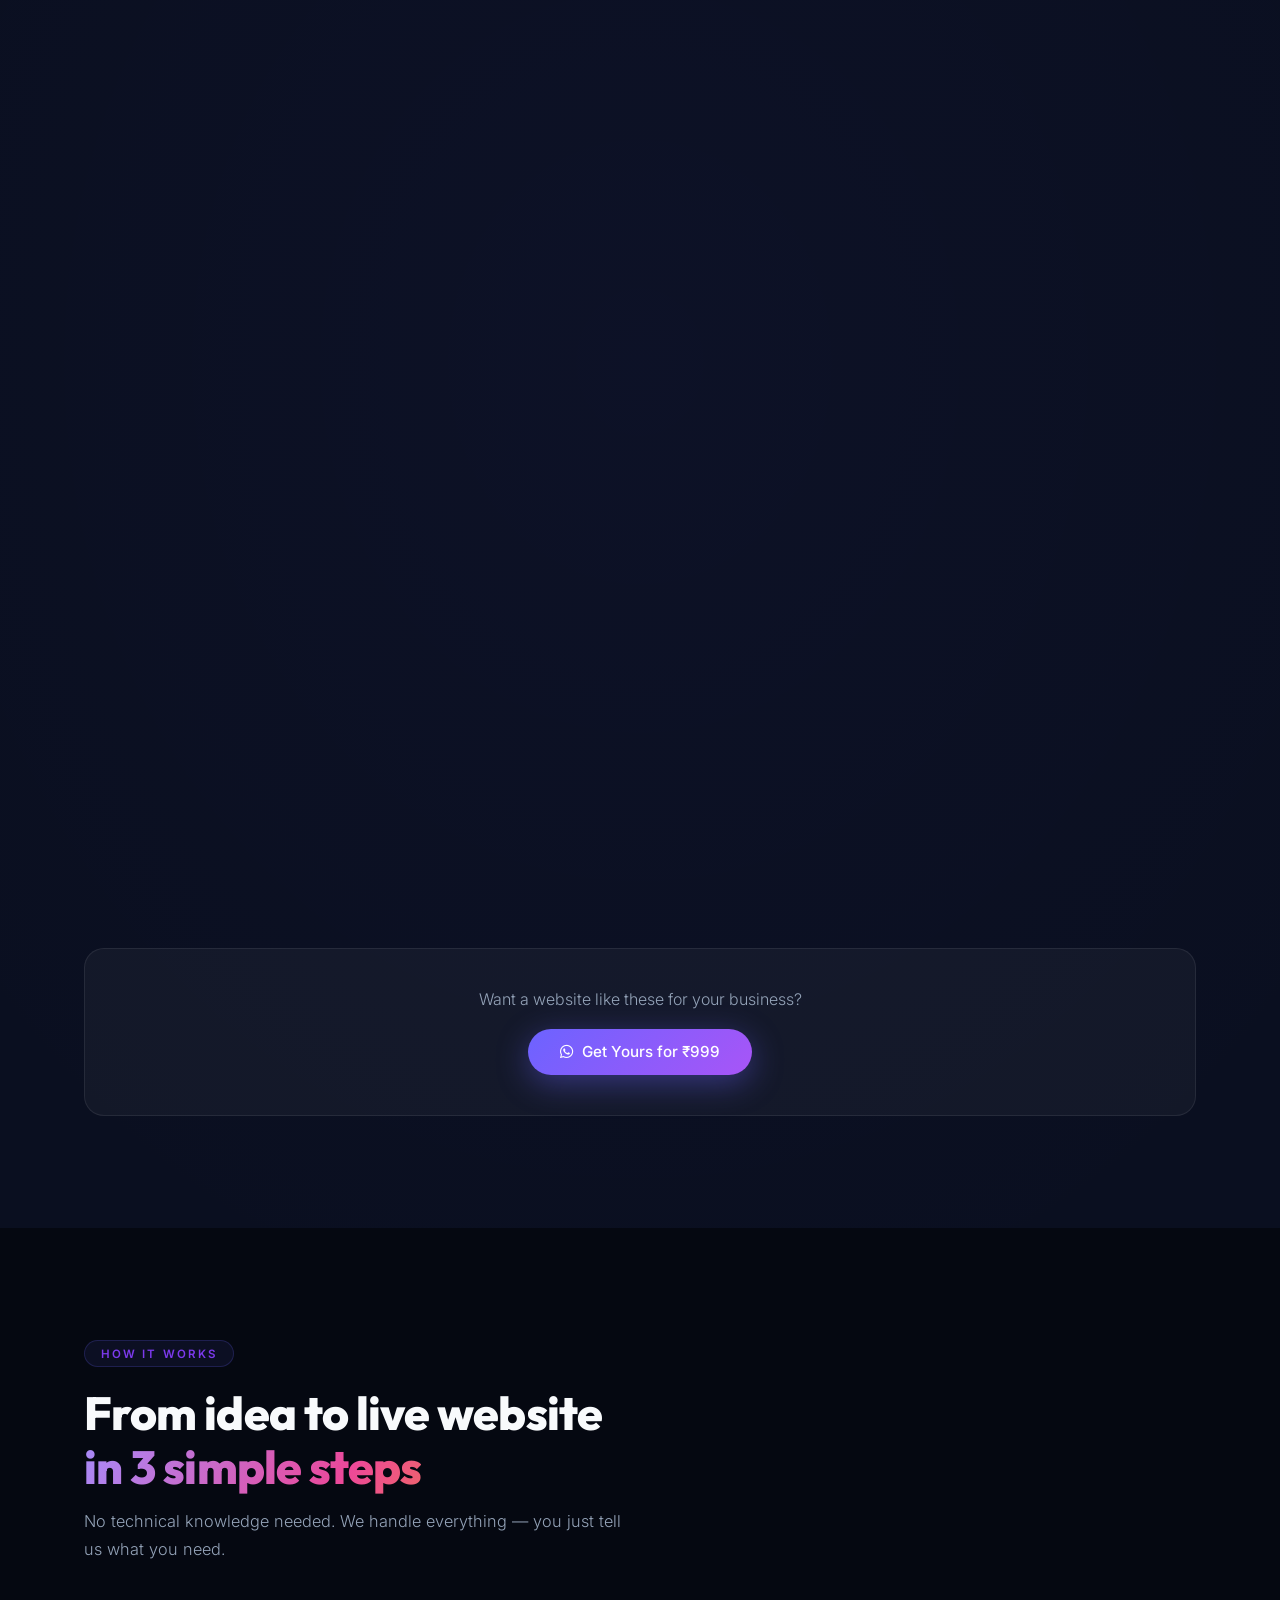
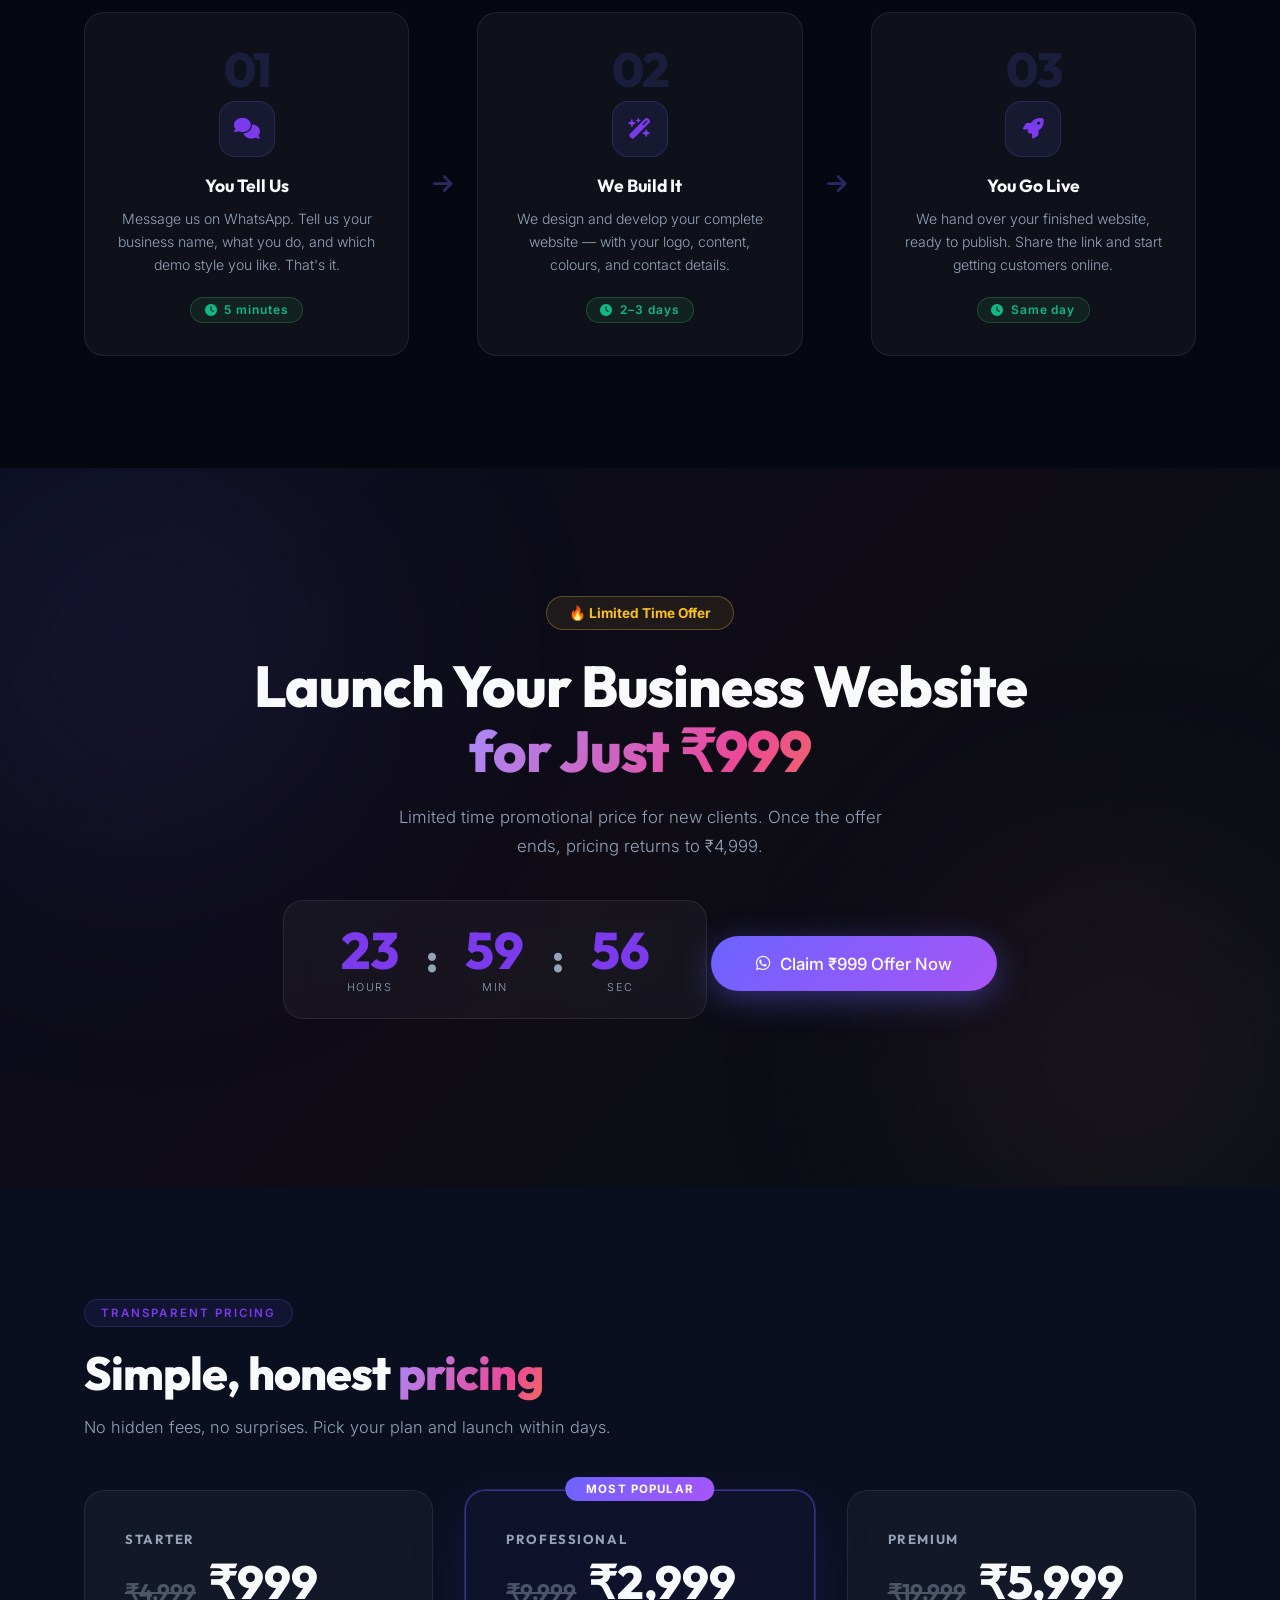
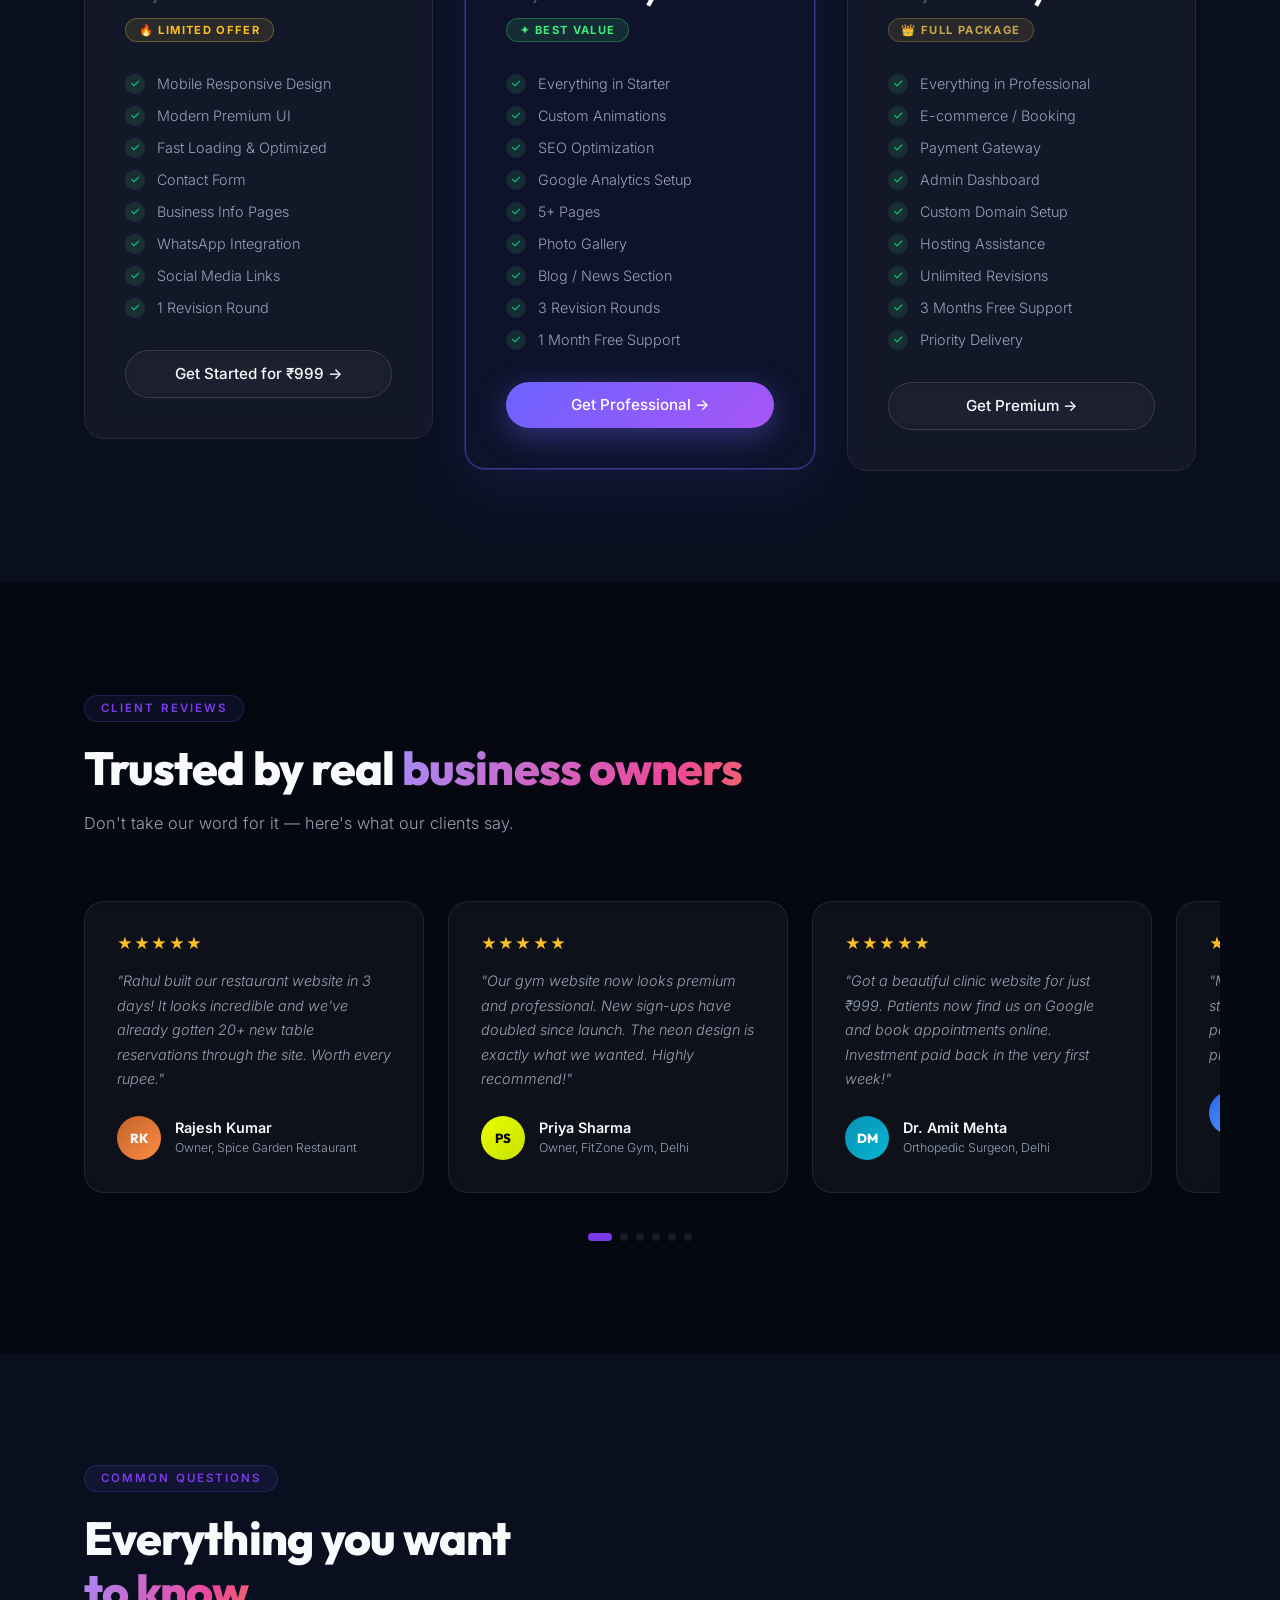
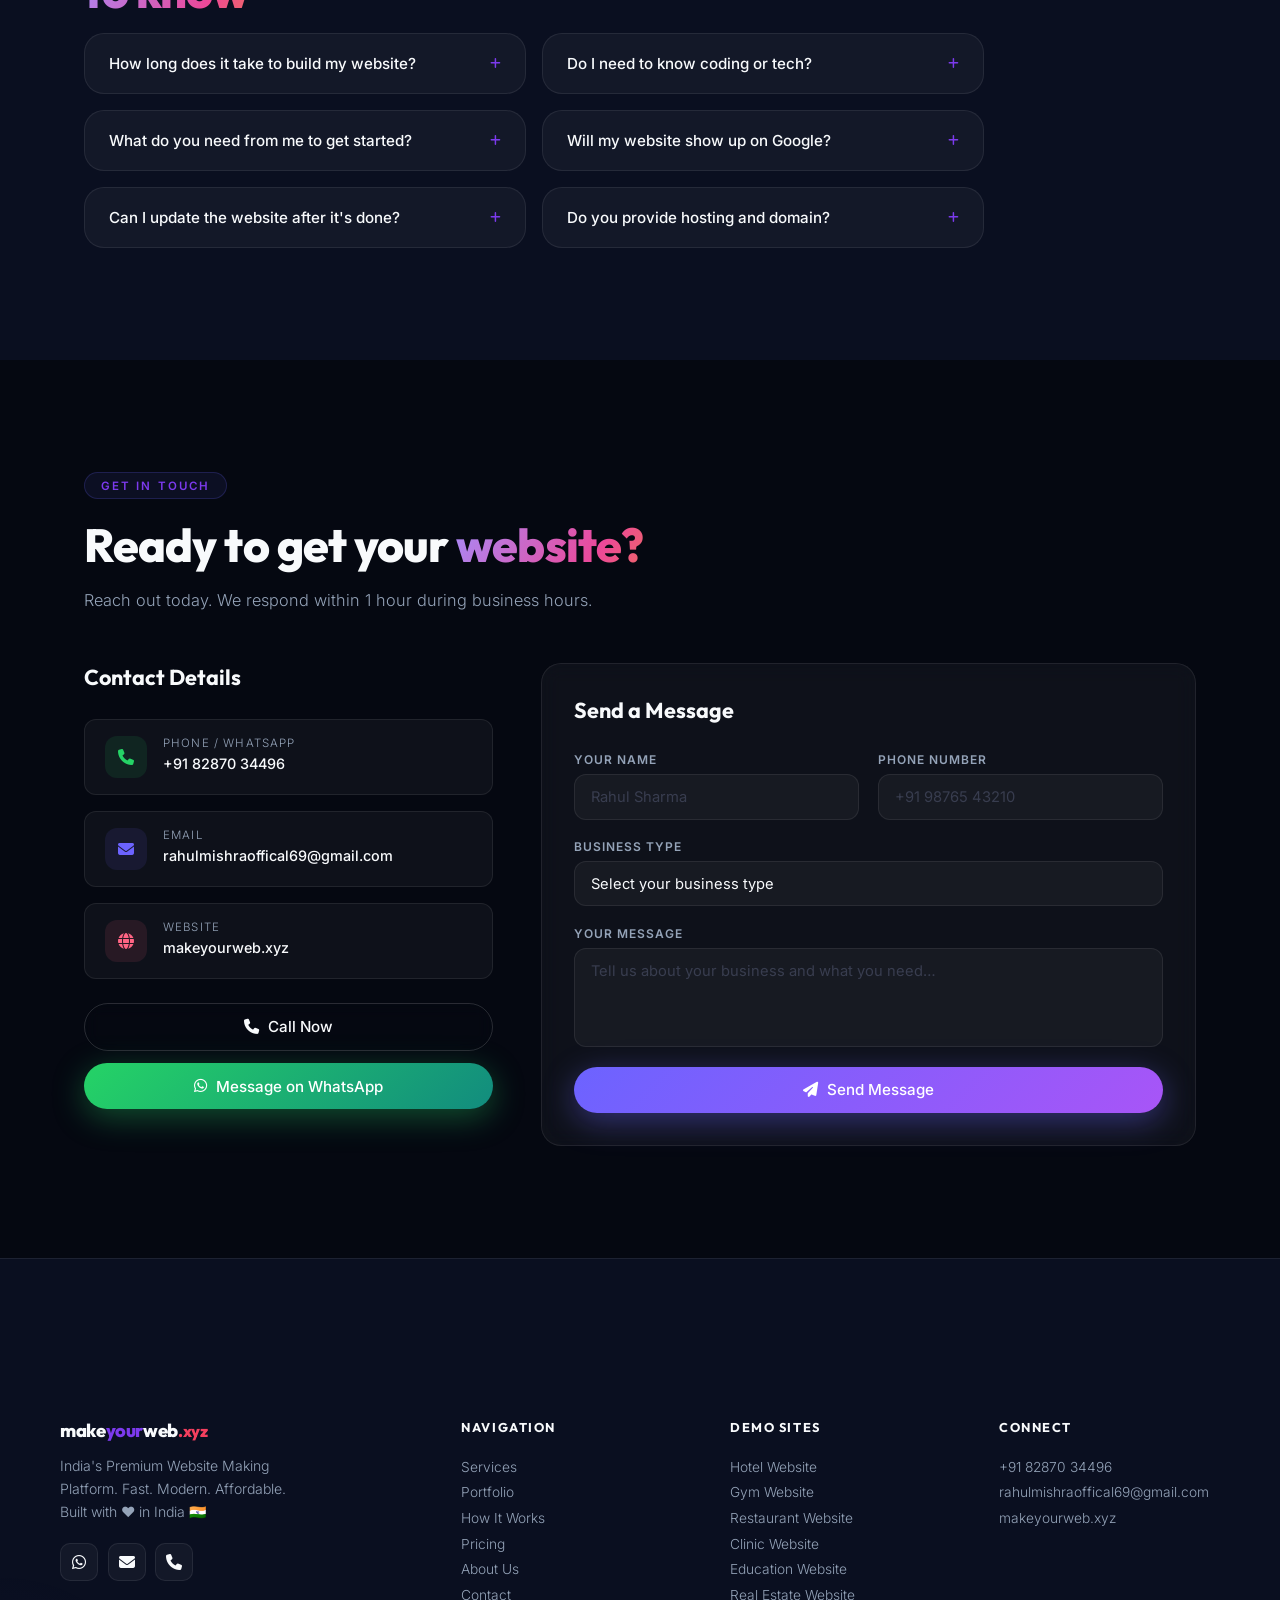
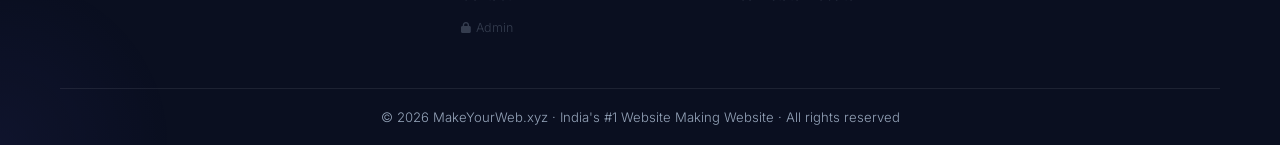
==== commit 20519363: "Emergency Fix & Auth Upgrade: Resolved empty card grid in index.html, modernized Admin Panel with Su" ====
--- a/index.html
+++ b/index.html
@@ -422,44 +422,14 @@
 <!-- ═══ SCRIPTS — ORDER MATTERS ═══ -->
 <script src="script.js"></script>
 
-<!-- DYNAMIC DEMO INJECTOR
-     MUST run AFTER script.js (so _mywObserver exists).
-     Tries demos.json first (GitHub/Netlify — works across all browsers/devices).
-     Falls back to localStorage (works when testing locally). -->
 <script>
-(function(){
-  var DEMOS_KEY='myw_demos';
-  function h2r(h){var r=/^#?([a-f\d]{2})([a-f\d]{2})([a-f\d]{2})$/i.exec(h);return r?parseInt(r[1],16)+','+parseInt(r[2],16)+','+parseInt(r[3],16):null;}
-  function card(d,i){
-    var hex=d.color||'#6c63ff',rgb=h2r(hex);
-    var a1=rgb?'rgba('+rgb+',.1)':'rgba(108,99,255,.1)';
-    var a2=rgb?'rgba('+rgb+',.2)':'rgba(108,99,255,.2)';
-    var a3=rgb?'rgba('+rgb+',.3)':'rgba(108,99,255,.3)';
-    var el=document.createElement('div');
-    el.className='demo-card fade-up';el.setAttribute('data-d',i%3);el.setAttribute('data-cat',d.category||'');
-    el.innerHTML='<a href="'+d.slug+'/index.html" target="_blank" class="demo-preview" style="--bg1:#060912;--bg2:#0b1020;--ac:'+hex+'"><div class="dp-browser"><div class="dp-bar"><span></span><span></span><span></span></div><div class="dp-screen"><div class="dp-nav" style="background:'+a1+';border-color:'+a2+'"><div class="dp-logo" style="color:'+hex+'">'+((d.title||'').toUpperCase().substring(0,14))+'</div><div class="dp-nav-links"><div></div><div></div><div></div></div></div><div class="dp-hero" style="background:linear-gradient(135deg,#060912,#0f1830)"><div class="dp-hero-text"><div class="dp-h-sub" style="color:'+hex+'">'+((d.category||'').toUpperCase())+'</div><div class="dp-h-title" style="color:#e8eaf6">'+(d.title||'')+'</div><div class="dp-h-btn" style="background:'+hex+';color:#fff">View Demo</div></div><div class="dp-hero-deco" style="border-color:'+a3+'"></div></div><div class="dp-cards"><div class="dp-c" style="background:'+a1+';border-color:'+a2+'"><div class="dp-c-bar" style="background:'+hex+'"></div><div class="dp-c-bar" style="width:60%;background:'+a3+'"></div></div><div class="dp-c" style="background:'+a1+';border-color:'+a2+'"><div class="dp-c-bar" style="background:'+hex+'"></div><div class="dp-c-bar" style="width:42%;background:'+a3+'"></div></div><div class="dp-c" style="background:'+a1+';border-color:'+a2+'"><div class="dp-c-bar" style="background:'+hex+'"></div><div class="dp-c-bar" style="width:68%;background:'+a3+'"></div></div></div></div></div><div class="demo-hover-cta">Open Live Demo <i class="fa fa-external-link-alt"></i></div></a><div class="demo-info"><div class="di-row"><span class="di-tag" style="--tc:'+hex+';--tb:'+a1+'">'+(d.category||'Custom')+'</span><span class="di-live">● Live</span></div><h4>'+(d.title||'')+'</h4><p>'+(d.desc||'A custom website demo.')+'</p><a href="'+d.slug+'/index.html" target="_blank" class="di-link">View Full Demo <i class="fa fa-arrow-right"></i></a></div>';
-    return el;
+// MASTER HOME PAGE INITIALIZER
+document.addEventListener('DOMContentLoaded', function() {
+  // Load top 6 demos for the landing page grid
+  if (window._myw_loadDemos) {
+    window._myw_loadDemos('demoGrid', 6);
   }
-  function inject(list){
-    var grid=document.getElementById('demoGrid');
-    if(!grid||!list||!list.length)return;
-    var toAdd=list.filter(function(d){return !d.builtin&&d.status==='live';});
-    if(!toAdd.length)return;
-    toAdd.forEach(function(d,i){grid.appendChild(card(d,i));});
-    if(window._mywObserver){grid.querySelectorAll('.fade-up:not(.in)').forEach(function(el){window._mywObserver.observe(el);});}
-    // Re-run active filter
-    var af=document.querySelector('.df-btn.active');
-    if(af&&af.dataset.filter!=='all')af.click();
-  }
-  // 1) Try demos.json — the file we push to GitHub, works on Netlify across all devices
-  fetch('demos.json')
-    .then(function(r){return r.ok?r.json():Promise.reject();})
-    .then(function(data){if(Array.isArray(data)&&data.length)inject(data);})
-    .catch(function(){
-      // 2) Fallback to localStorage for local testing
-      try{var s=localStorage.getItem(DEMOS_KEY);if(s)inject(JSON.parse(s));}catch(e){}
-    });
-})();
+});
 </script>
 
 <!-- CATEGORY FILTER -->
--- a/styles.css
+++ b/styles.css
@@ -392,124 +392,115 @@
   background:var(--glass);border:1px solid var(--border);
   border-radius:var(--r2);overflow:hidden;
   transition:transform .4s var(--spring),box-shadow .4s,border-color .3s;
-}
+  position:relative;
+}
+.card-inner{position:relative;z-index:1;}
 .demo-card:hover{
-  transform:translateY(-10px);
-  box-shadow:0 30px 80px rgba(0,0,0,.5);
-  border-color:rgba(255,255,255,.14);
-}
+  transform:translateY(-12px);
+  box-shadow:0 40px 100px rgba(0,0,0,.6), 0 0 40px rgba(var(--card-ac-rgb),0.15);
+  border-color:rgba(var(--card-ac-rgb),0.3);
+}
+
 .demo-preview{
   display:block;position:relative;overflow:hidden;
-  background:var(--bg1,#060912);cursor:pointer;
-}
+  background:#02050a;cursor:pointer;
+  aspect-ratio:16/10;
+}
+
+/* Elite Browser Mockup */
 .dp-browser{
-  padding:12px 12px 0;
-  background:rgba(0,0,0,.3);
+  padding:10px 10px 0;
+  background:rgba(0,0,0,.45);
+  height:100%;display:flex;flex-direction:column;
 }
 .dp-bar{
-  display:flex;gap:5px;margin-bottom:8px;
-  align-items:center;
+  display:flex;gap:6px;margin:2px 0 10px 4px;
+  align-items:center;opacity:.6;
 }
 .dp-bar span{
-  width:9px;height:9px;border-radius:50%;
-  background:rgba(255,255,255,.12);
+  width:8px;height:8px;border-radius:50%;
+  background:rgba(255,255,255,.2);
 }
 .dp-screen{
-  background:var(--bg1,#060912);
-  border-radius:6px 6px 0 0;overflow:hidden;
-  min-height:220px;
-}
-.dp-nav{
-  display:flex;align-items:center;justify-content:space-between;
-  padding:8px 12px;border-bottom:1px solid;
-}
-.dp-logo{
-  font-family:var(--fh);font-size:.55rem;font-weight:800;
-  letter-spacing:.08em;
-}
-.dp-nav-links{display:flex;gap:6px;}
-.dp-nav-links div{
-  width:20px;height:3px;border-radius:2px;
-  background:rgba(255,255,255,.12);
-}
-.dp-hero{
-  padding:16px 14px;min-height:110px;
-  display:flex;align-items:center;justify-content:space-between;
-  position:relative;overflow:hidden;
-}
-.dp-hero-text{display:flex;flex-direction:column;gap:5px;}
-.dp-h-sub{font-size:.3rem;font-weight:700;letter-spacing:.15em;text-transform:uppercase;}
-.dp-h-title{font-size:.6rem;font-weight:800;line-height:1.2;font-family:serif;}
-.dp-h-btn{
-  display:inline-block;margin-top:5px;
-  font-size:.28rem;font-weight:700;letter-spacing:.05em;
-  padding:3px 8px;border-radius:100px;
-}
-.dp-neon-bar{
-  position:absolute;bottom:0;left:0;right:0;
-  height:2px;box-shadow:0 0 10px currentColor;
-}
-.dp-flame,.dp-cross,.dp-book{
-  font-size:1.8rem;opacity:.4;flex-shrink:0;
-}
-.dp-hero-deco,.dp-prop-badge{
-  width:50px;height:50px;border-radius:8px;
-  border:1px solid;display:flex;align-items:center;justify-content:center;
-  flex-shrink:0;
-}
-.dp-theme-dots{
-  display:flex;gap:4px;flex-wrap:wrap;max-width:40px;flex-shrink:0;
-}
-.dp-theme-dots span{
-  width:9px;height:9px;border-radius:50%;
-}
-.dp-cards{
-  display:flex;gap:6px;padding:8px 10px 10px;
-}
-.dp-c{
-  flex:1;border:1px solid rgba(255,255,255,.08);
-  border-radius:6px;padding:6px;
-}
-.dp-c-bar{
-  height:3px;border-radius:2px;background:rgba(255,255,255,.15);
-  margin-bottom:3px;width:100%;
-}
+  flex:1;border-radius:8px 8px 0 0;overflow:hidden;
+  position:relative;display:flex;flex-direction:column;
+  box-shadow:inset 0 0 60px rgba(0,0,0,.4);
+}
+.dp-header-strip{height:20px;width:100%;}
+.dp-placeholder{
+  flex:1;display:flex;flex-direction:column;align-items:center;
+  justify-content:center;padding:2rem;text-align:center;
+}
+.dp-icon-box{
+  width:64px;height:64px;border-radius:18px;
+  display:flex;align-items:center;justify-content:center;
+  font-size:1.8rem;margin-bottom:1.25rem;
+  box-shadow:0 12px 32px rgba(0,0,0,.3);
+  transition:transform .5s var(--spring);
+}
+.demo-card:hover .dp-icon-box{transform:scale(1.1) rotate(5deg);}
+.dp-title-strip{
+  font-family:var(--fh);font-size:.9rem;font-weight:800;color:#fff;
+  letter-spacing:.02em;margin-bottom:.4rem;text-transform:uppercase;
+}
+.dp-sub-strip{
+  font-size:.65rem;color:var(--muted);letter-spacing:.15em;
+  text-transform:uppercase;font-weight:600;
+}
+
+/* Premium Badge */
+.premium-badge{
+  position:absolute;top:1rem;right:1rem;
+  background:linear-gradient(135deg,rgba(255,255,255,.1),rgba(255,255,255,.05));
+  backdrop-filter:blur(10px);border:1px solid rgba(255,255,255,.12);
+  color:#fff;font-size:.6rem;font-weight:800;letter-spacing:.15em;
+  padding:.35rem .85rem;border-radius:100px;z-index:2;
+  box-shadow:0 8px 16px rgba(0,0,0,.2);
+}
+.premium-badge i{color:var(--gold);margin-right:.3rem;font-size:.65rem;}
+
 .demo-hover-cta{
   position:absolute;inset:0;
-  background:rgba(6,9,18,.82);backdrop-filter:blur(4px);
+  background:rgba(2,5,10,.85);backdrop-filter:blur(6px);
   display:flex;align-items:center;justify-content:center;
-  gap:.5rem;font-weight:600;font-size:.92rem;
-  color:#fff;opacity:0;transition:opacity .3s;
+  gap:.6rem;font-weight:700;font-size:.9rem;
+  color:#fff;opacity:0;transition:opacity .3s,transform .3s;
+  z-index:3;
+}
+.cta-pulse{
+  width:10px;height:10px;border-radius:50%;
+  position:relative;
+}
+.cta-pulse::after{
+  content:'';position:absolute;inset:-6px;border-radius:50%;
+  border:2px solid inherit;opacity:0;animation:waRing 2s infinite;
+  border-color:currentColor;
 }
 .demo-card:hover .demo-hover-cta{opacity:1;}
-.demo-info{padding:1.4rem;}
-.di-row{display:flex;align-items:center;gap:.75rem;margin-bottom:.6rem;}
+
+.demo-info{padding:1.6rem;position:relative;background:linear-gradient(to bottom, transparent, rgba(255,255,255,0.015));}
+.di-row{display:flex;align-items:center;justify-content:space-between;margin-bottom:1rem;}
 .di-tag{
-  font-size:.7rem;font-weight:600;letter-spacing:.1em;
-  text-transform:uppercase;color:var(--tc);
-  background:var(--tb);border:1px solid;border-color:color-mix(in srgb,var(--tc) 30%,transparent);
-  padding:.25rem .7rem;border-radius:100px;
-}
-.di-live{
-  font-size:.72rem;color:var(--acc3);font-weight:500;
-  letter-spacing:.05em;
-}
-.demo-info h4{
-  font-family:var(--fh);font-size:1.05rem;font-weight:700;
-  margin-bottom:.45rem;
-}
-.demo-info p{
-  font-size:.86rem;color:var(--muted);
-  line-height:1.55;margin-bottom:.9rem;
-}
+  font-size:.68rem;font-weight:700;letter-spacing:.1em;
+  text-transform:uppercase;color:var(--card-ac);
+  background:rgba(var(--card-ac-rgb),0.1);
+  border:1px solid rgba(var(--card-ac-rgb),0.25);
+  padding:.35rem .9rem;border-radius:100px;
+}
+.di-status{font-size:.65rem;color:var(--muted);font-weight:600;letter-spacing:.05em;opacity:.6;}
+.demo-info h4{font-family:var(--fh);font-size:1.15rem;font-weight:800;margin-bottom:.6rem;color:#fff;}
+.demo-info p{font-size:.88rem;color:var(--muted);line-height:1.6;margin-bottom:1.5rem;min-height:2.8rem;}
+
+.di-footer{display:flex;align-items:center;justify-content:space-between;border-top:1px solid var(--border);padding-top:1.25rem;}
 .di-link{
-  display:inline-flex;align-items:center;gap:.35rem;
-  font-size:.86rem;font-weight:600;color:var(--acc);
-  transition:gap .2s;
+  display:inline-flex;align-items:center;gap:.5rem;
+  font-size:.88rem;font-weight:700;color:var(--card-ac);
+  transition:gap .25s,opacity .2s;
 }
 .di-link i{transition:transform .25s;}
-.di-link:hover{gap:.6rem;}
-.di-link:hover i{transform:translateX(3px);}
+.di-link:hover{gap:.75rem;}
+.di-link:hover i{transform:translateX(4px);}
+.di-tech{display:flex;gap:.75rem;color:var(--muted);font-size:.9rem;opacity:.4;}
 
 /* ── OFFER ── */
 #offer{
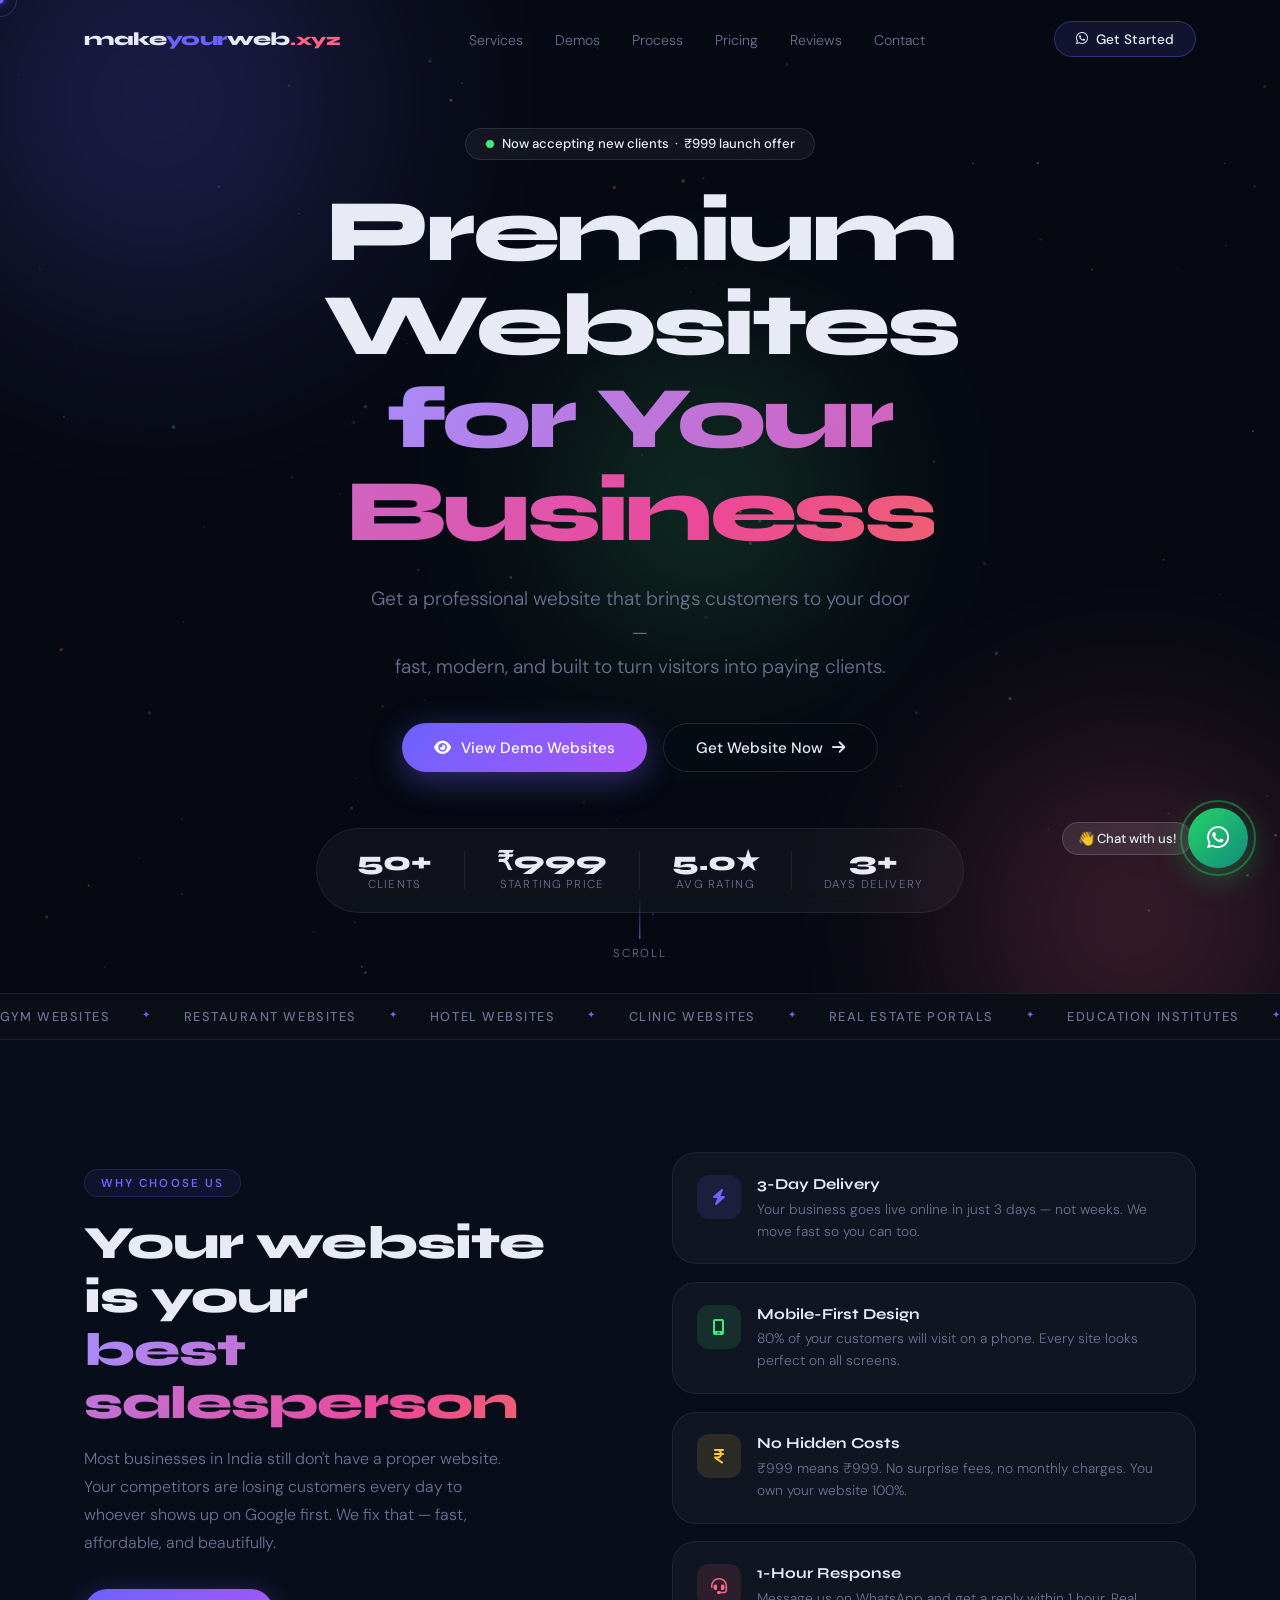
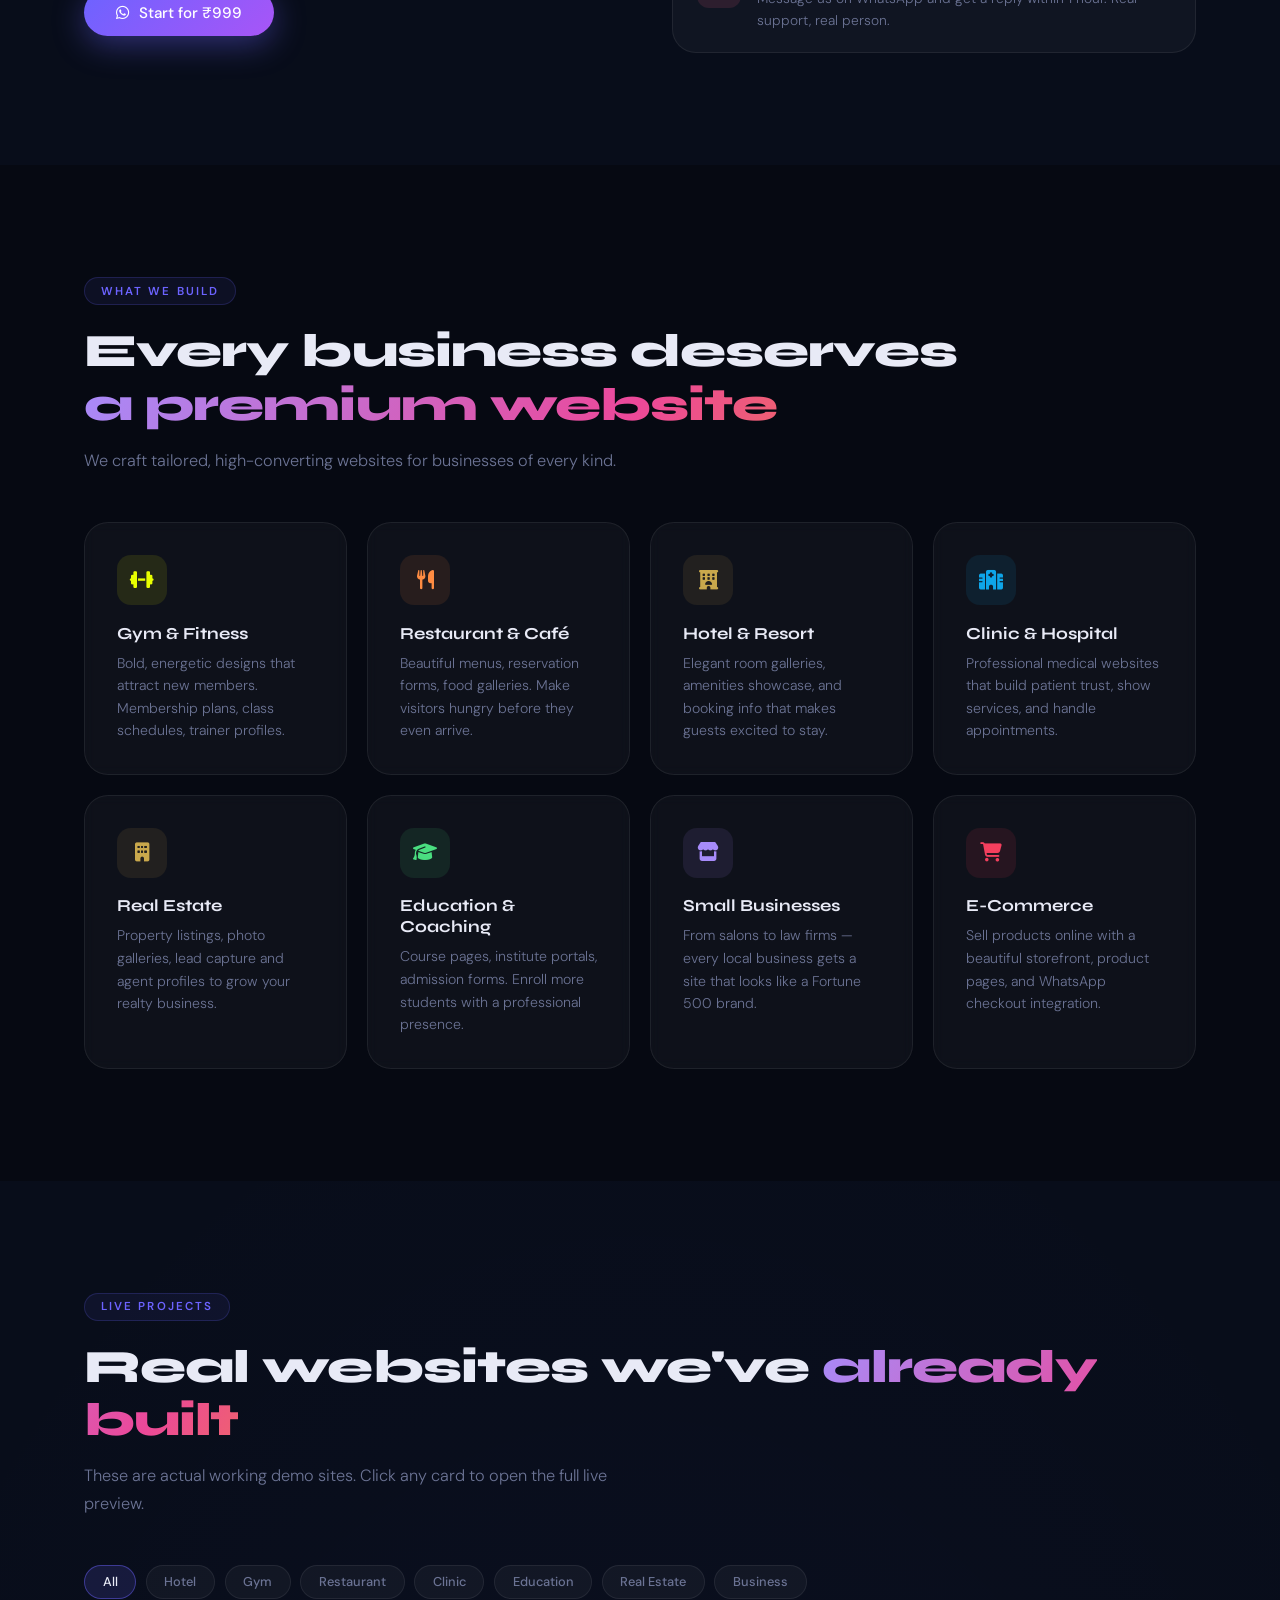
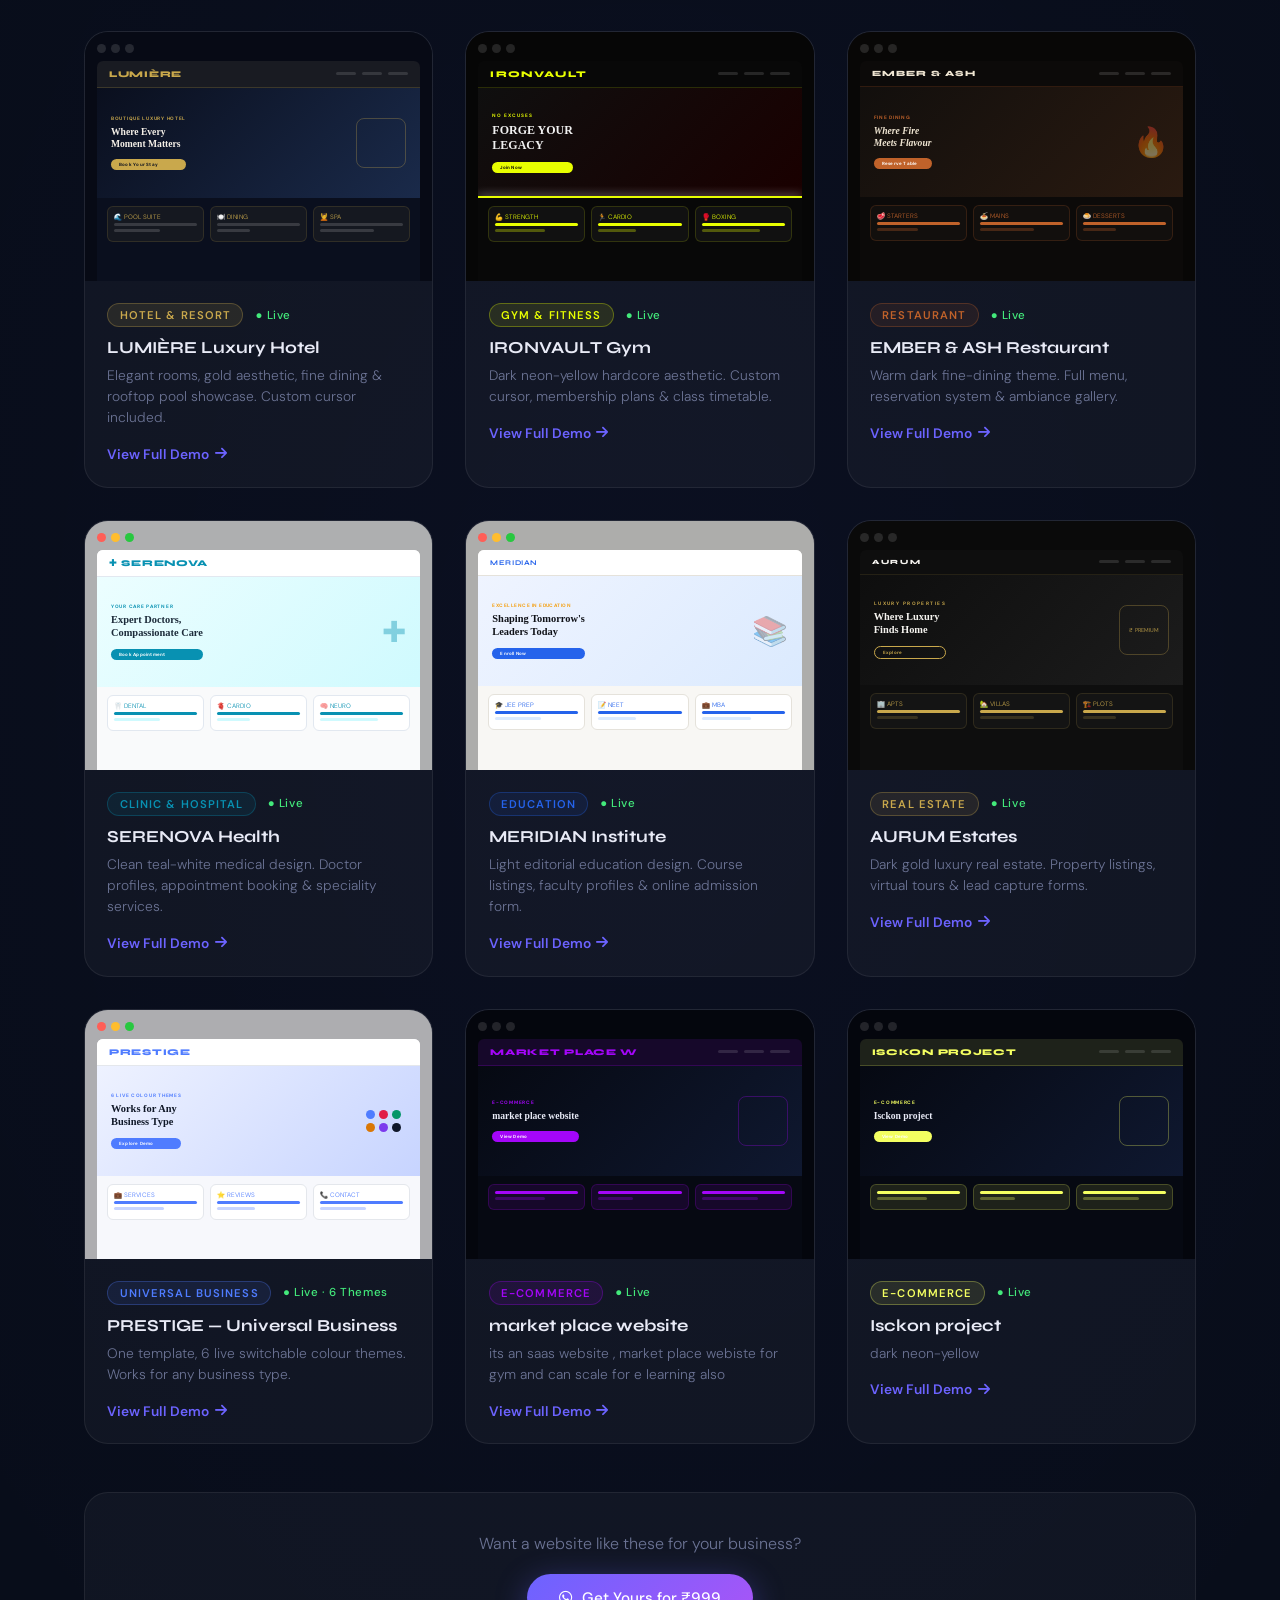
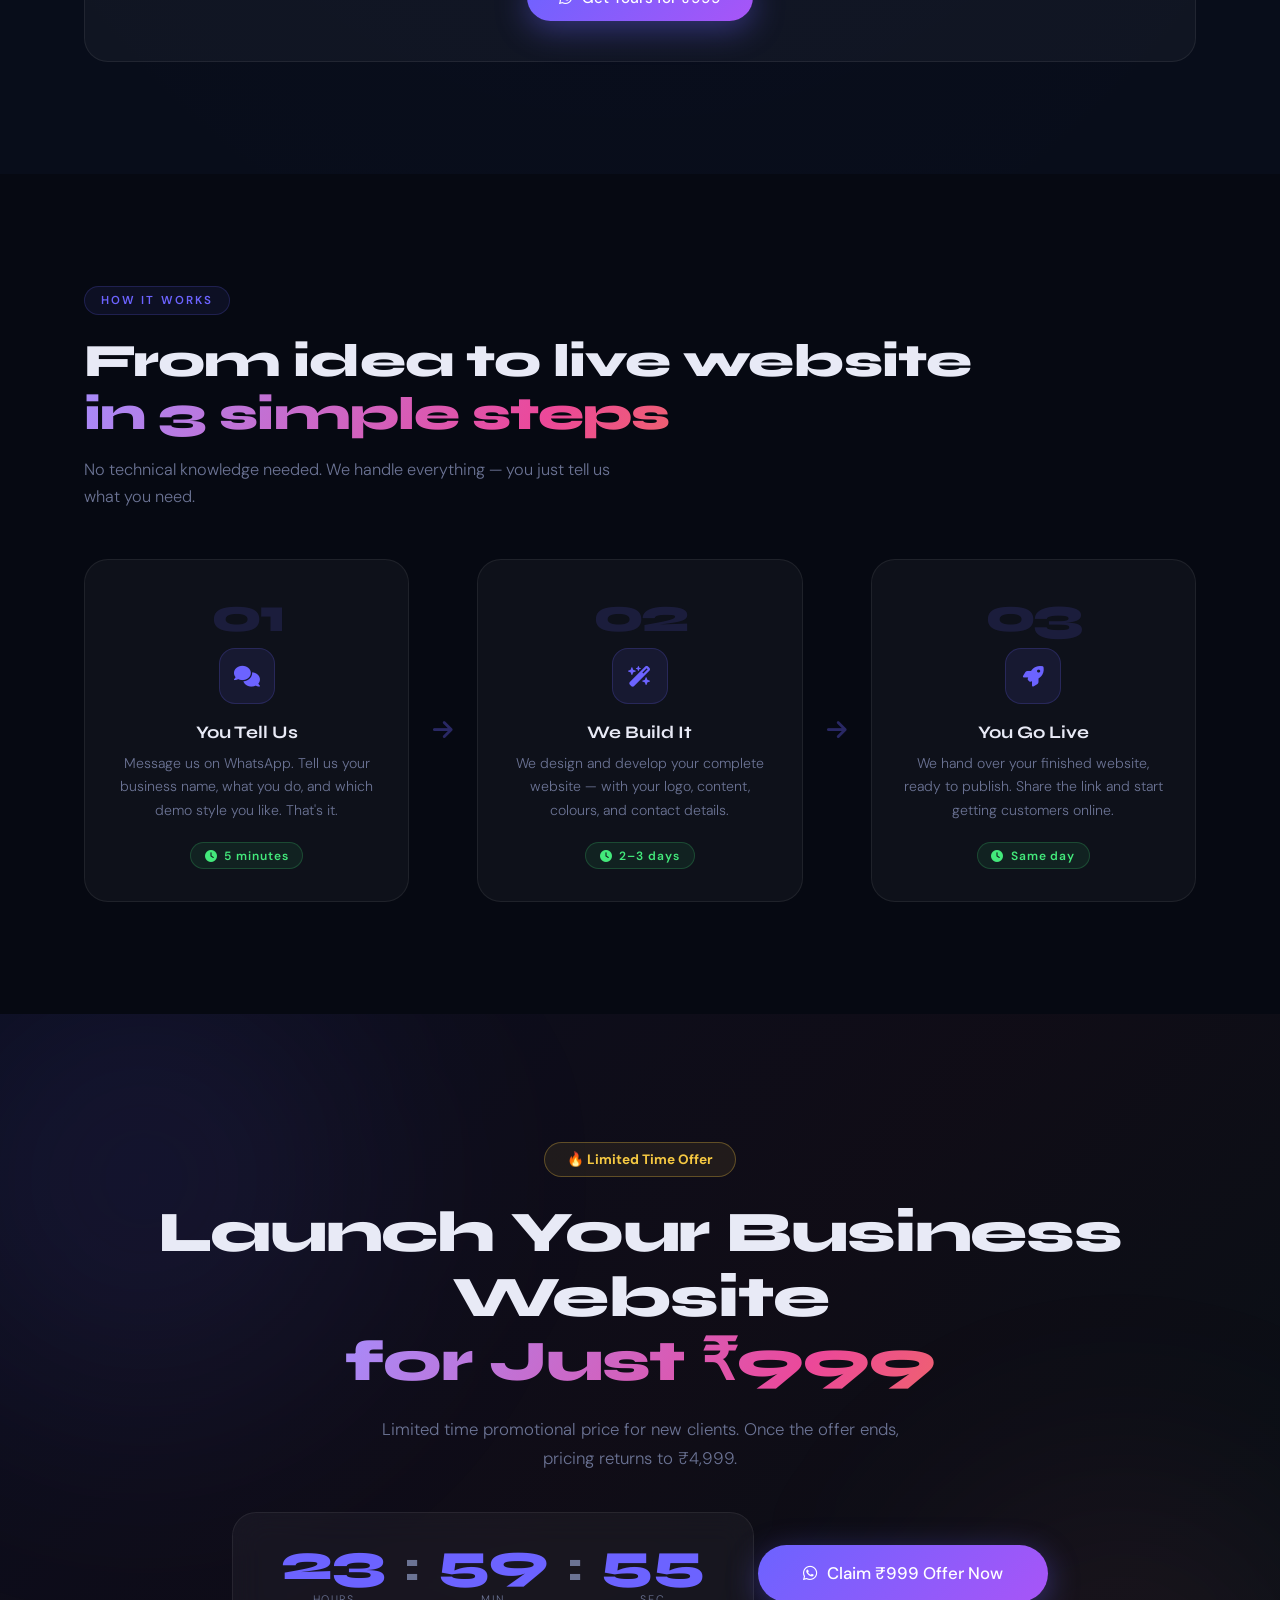
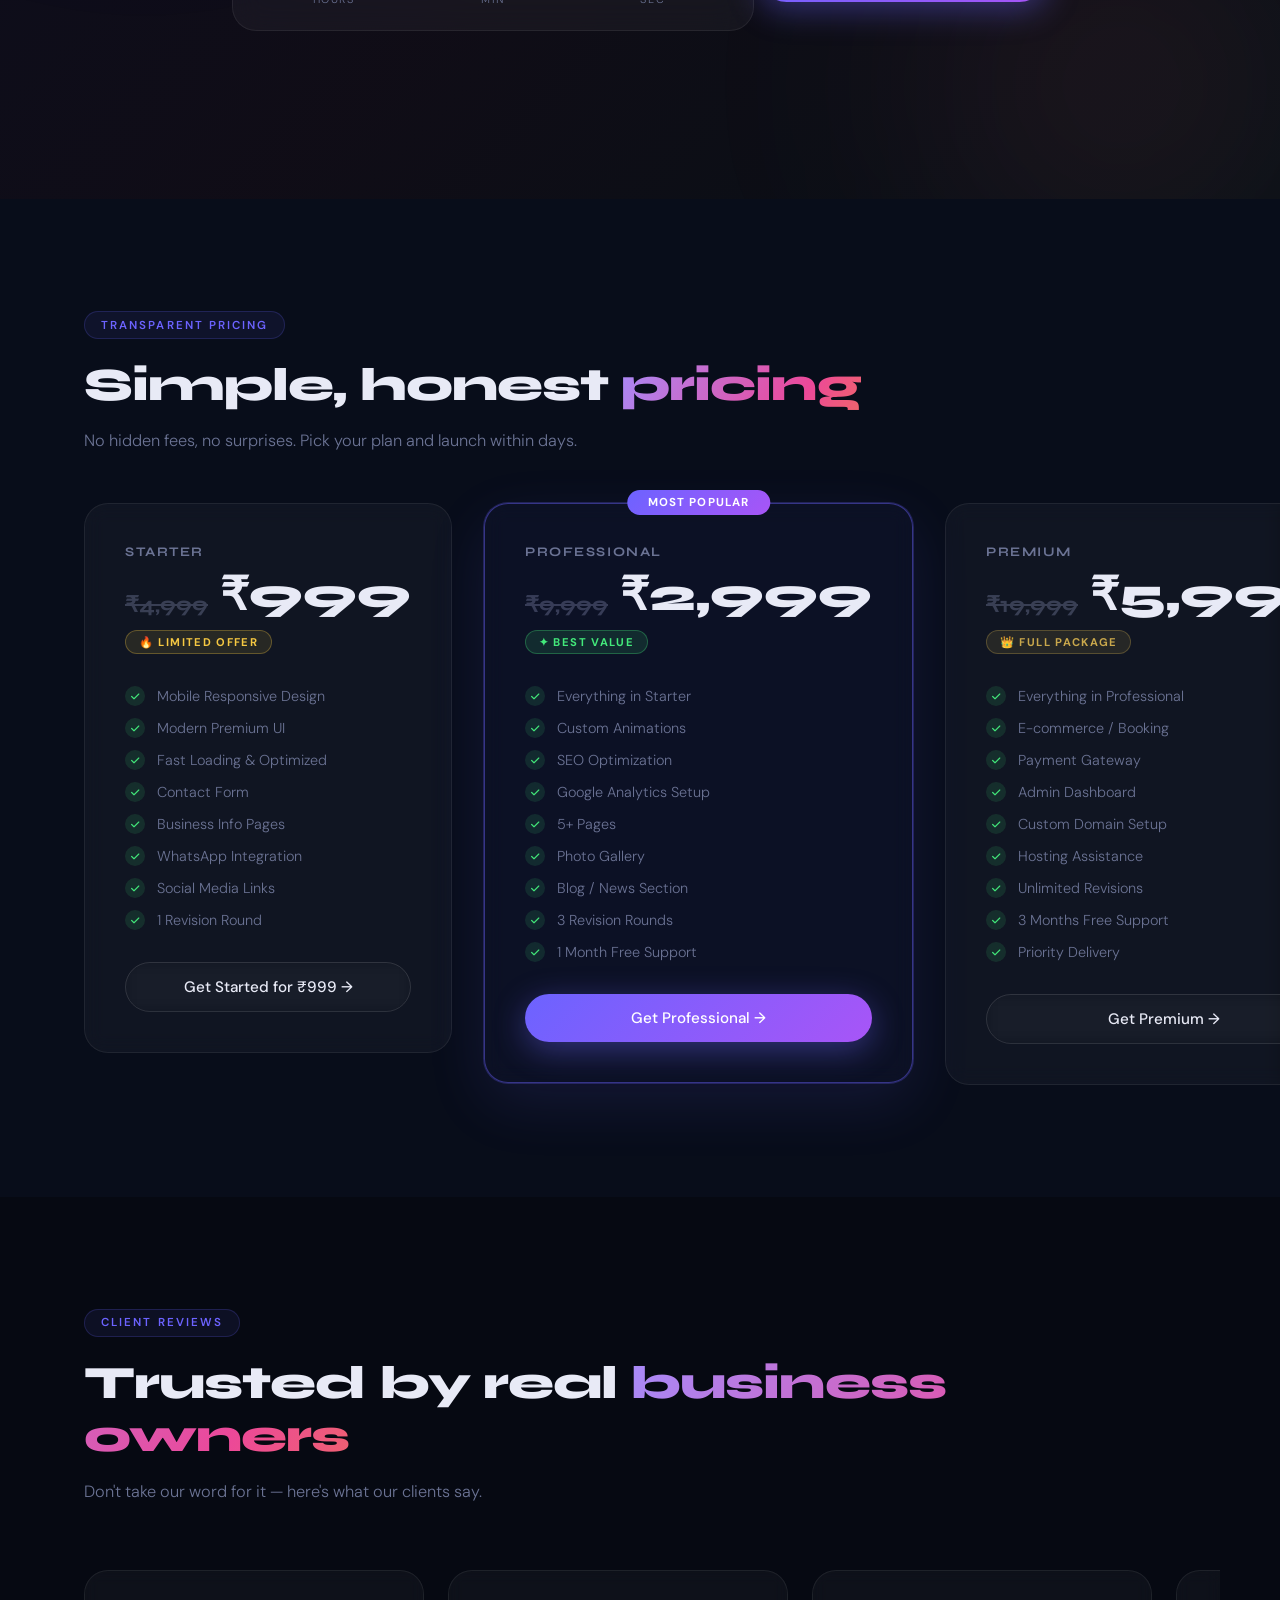
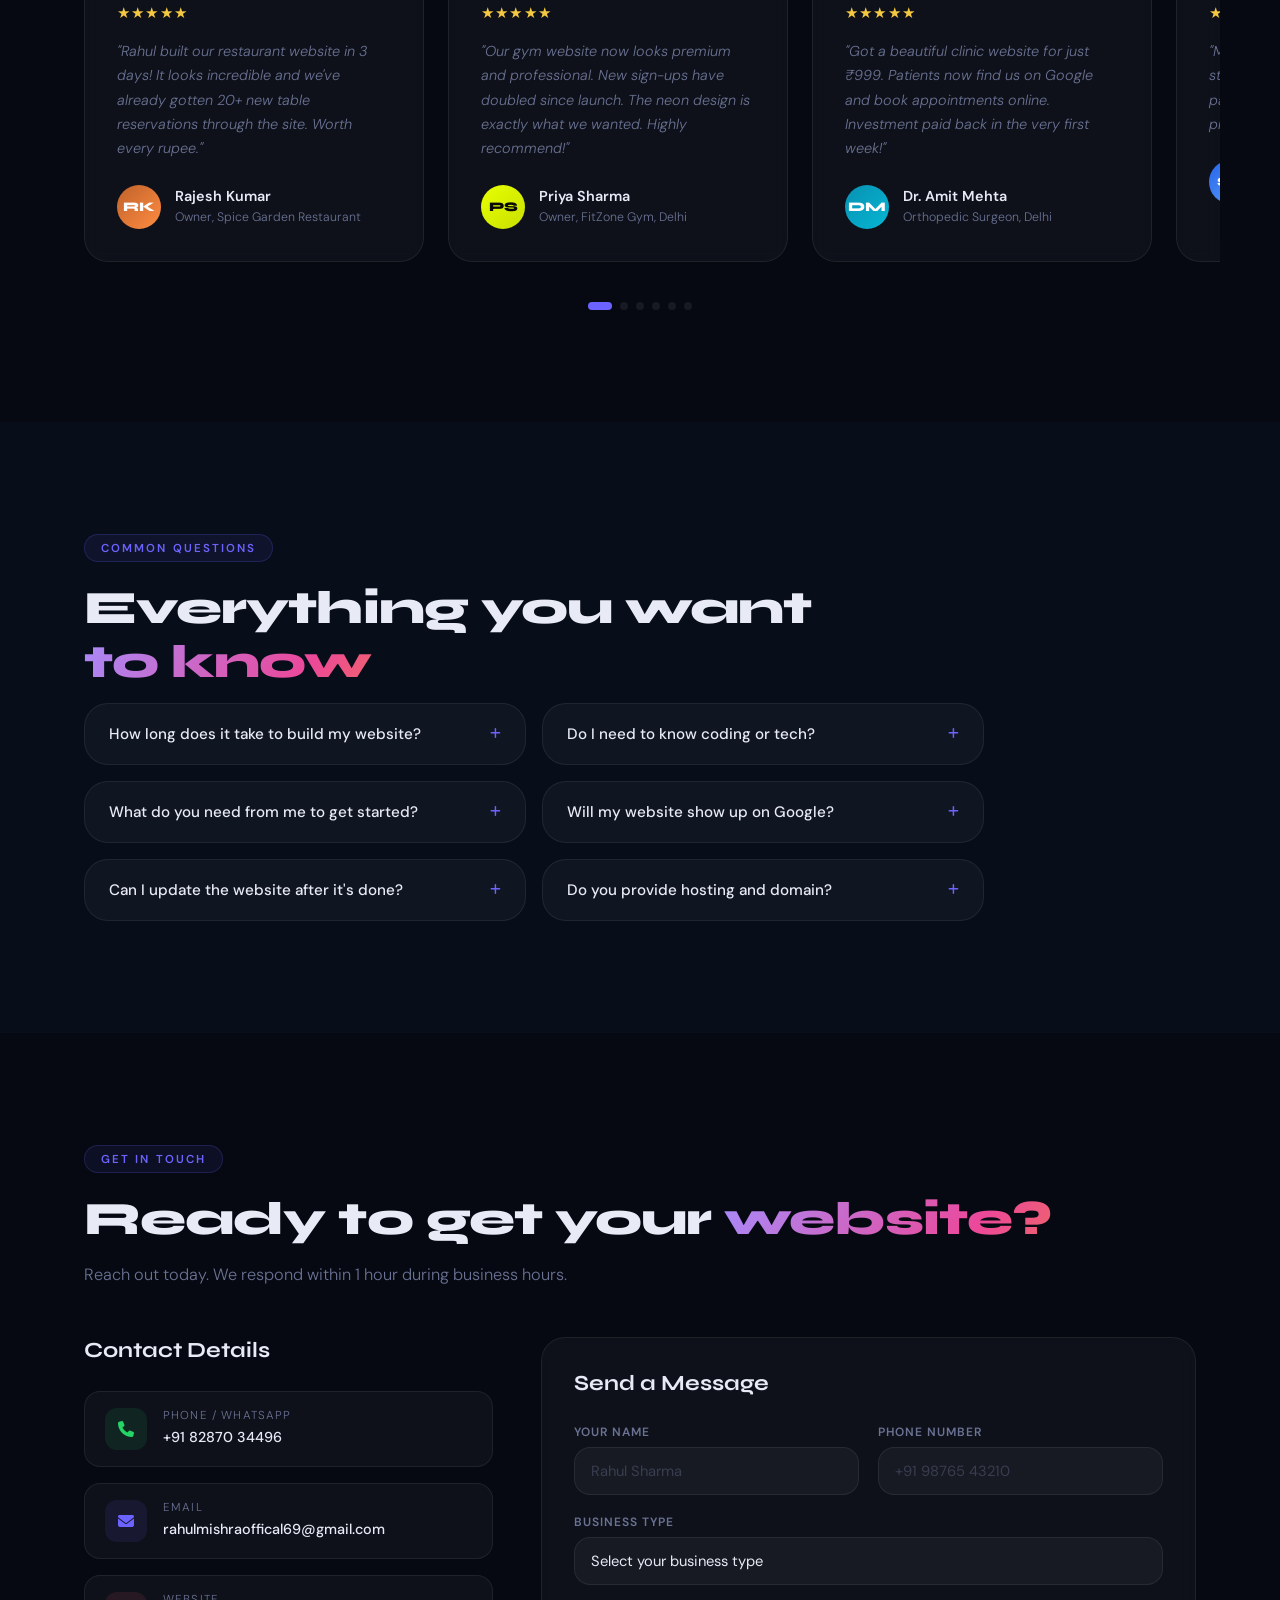
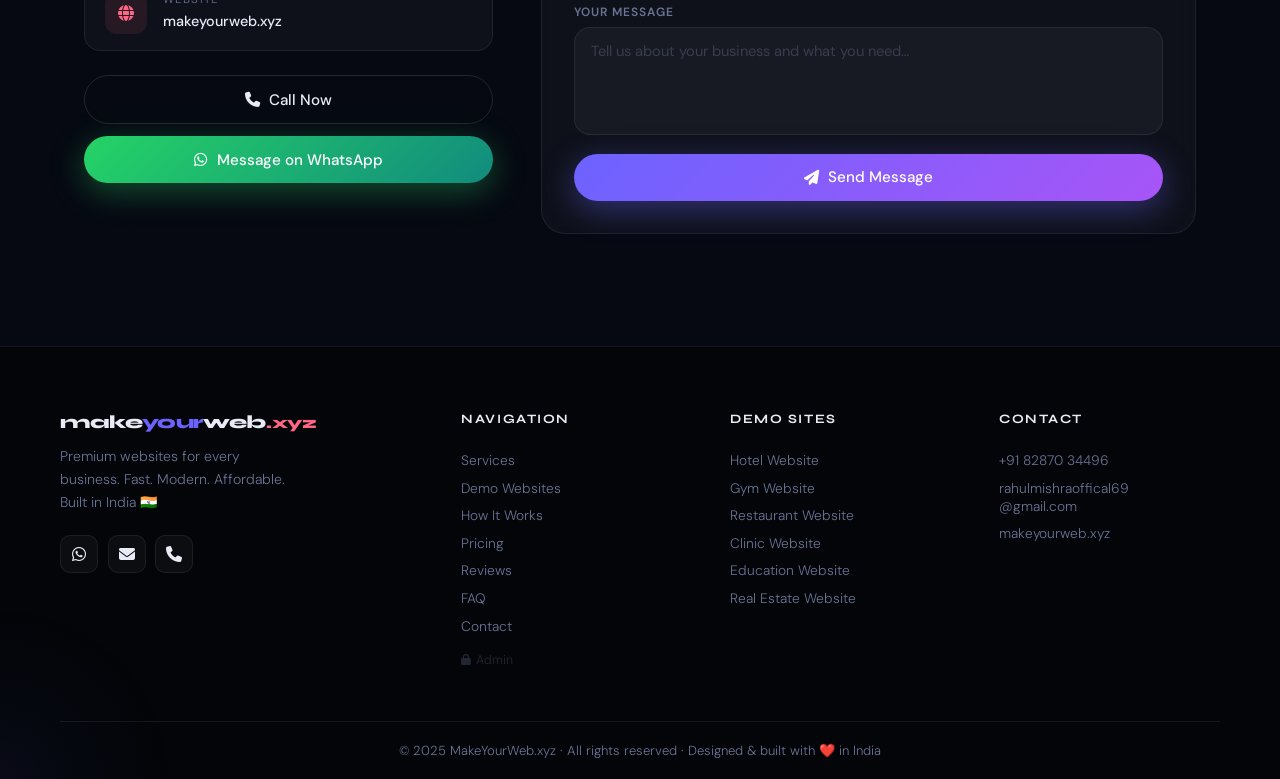
==== commit d98330c8: "Fresh Start: Replenishing master branch from India #1 local state" ====
--- a/index.html
+++ b/index.html
@@ -3,50 +3,11 @@
 <head>
   <meta charset="UTF-8"/>
   <meta name="viewport" content="width=device-width, initial-scale=1.0"/>
-  <title>Make Your Web — Premium Business Websites starting ₹999</title>
-  <meta name="description" content="Professional, high-converting websites for gyms, restaurants, hotels, and more. Delivered in 3 days. Start your digital journey with Make Your Web."/>
-  
-  <!-- SEO & Branding -->
-  <link rel="icon" type="image/svg+xml" href="favicon.svg"/>
-  <link rel="apple-touch-icon" href="favicon.svg"/>
-  <meta name="robots" content="index, follow"/>
-  <meta name="author" content="MakeYourWeb"/>
-  <link rel="canonical" href="https://makeyourweb.xyz/"/>
-
-  <!-- Open Graph / Facebook -->
-  <meta property="og:type" content="website"/>
-  <meta property="og:url" content="https://makeyourweb.xyz/"/>
-  <meta property="og:title" content="Make Your Web — Premium Business Websites"/>
-  <meta property="og:description" content="Get a professional, high-converting website in just 3 days for your gym, restaurant, or business. Delivered for only ₹999."/>
-  <meta property="og:image" content="https://makeyourweb.xyz/favicon.svg"/>
-
-  <!-- Twitter -->
-  <meta property="twitter:card" content="summary_large_image"/>
-  <meta property="twitter:url" content="https://makeyourweb.xyz/"/>
-  <meta property="twitter:title" content="MakeYourWeb — India's #1 Website Making Platform"/>
-  <meta property="twitter:description" content="Get a professional, high-converting website in just 3 days for just ₹999. India's top choice for small business digital transformation."/>
-  <meta property="twitter:image" content="https://makeyourweb.xyz/favicon.svg"/>
-
-  <!-- JSON-LD Structured Data: Google Logo & Organization Recognition -->
-  <script type="application/ld+json">
-  {
-    "@context": "https://schema.org",
-    "@type": "Organization",
-    "name": "MakeYourWeb",
-    "alternateName": "India's #1 Website Making Platform",
-    "url": "https://makeyourweb.xyz",
-    "logo": "https://makeyourweb.xyz/favicon.svg",
-    "contactPoint": {
-      "@type": "ContactPoint",
-      "telephone": "+918287034496",
-      "contactType": "customer service"
-    }
-  }
-  </script>
-
+  <title>MakeYourWeb.xyz — Premium Business Websites from ₹999</title>
+  <meta name="description" content="Get a stunning, fast, professional website for your business. Gyms, restaurants, hotels, clinics, real estate & more. Starting ₹999. Delivered in 3 days."/>
   <link rel="preconnect" href="https://fonts.googleapis.com"/>
   <link rel="preconnect" href="https://fonts.gstatic.com" crossorigin/>
-  <link href="https://fonts.googleapis.com/css2?family=Outfit:wght@400;500;600;700;800&family=Inter:ital,opsz,wght@0,14..32,300;0,14..32,400;0,14..32,500;1,14..32,400&display=swap" rel="stylesheet"/>
+  <link href="https://fonts.googleapis.com/css2?family=Syne:wght@400;500;600;700;800&family=DM+Sans:ital,opsz,wght@0,9..40,300;0,9..40,400;0,9..40,500;1,9..40,300&display=swap" rel="stylesheet"/>
   <link rel="stylesheet" href="https://cdnjs.cloudflare.com/ajax/libs/font-awesome/6.5.0/css/all.min.css"/>
   <link rel="stylesheet" href="styles.css"/>
 </head>
@@ -55,45 +16,38 @@
 <div id="cur-dot"></div>
 <div id="cur-ring"></div>
 
-<!-- PREMIUM LOADER -->
+<!-- LOADER — DO NOT TOUCH -->
 <div id="loader">
-  <div class="ld-container">
-    <div class="ld-glow"></div>
-    <div class="ld-logo-wrap">
-       <div class="ld-logo">make<span>your</span>web</div>
-    </div>
-    <div class="ld-progress">
-       <div class="ld-bar-wrap"><div class="ld-bar"></div></div>
-       <div class="ld-sub">Initializing Excellence</div>
-    </div>
-  </div>
+  <div class="ld-logo">make<span>your</span>web</div>
+  <div class="ld-bar-wrap"><div class="ld-bar"></div></div>
+  <div class="ld-sub">Loading experience…</div>
 </div>
 
 <!-- NAV -->
 <nav id="nav">
   <div class="nav-inner">
-    <a href="index.html" class="nav-logo">make<span>your</span>web<em>.xyz</em></a>
+    <a href="#" class="nav-logo">make<span>your</span>web<em>.xyz</em></a>
     <ul class="nav-links">
-      <li><a href="index.html">Home</a></li>
-      <li><a href="index.html#services">Services</a></li>
-      <li><a href="portfolio.html">Portfolio</a></li>
-      <li><a href="index.html#pricing">Pricing</a></li>
-      <li><a href="about.html">About</a></li>
-      <li><a href="contact.html">Contact</a></li>
+      <li><a href="#services">Services</a></li>
+      <li><a href="#demos">Demos</a></li>
+      <li><a href="#process">Process</a></li>
+      <li><a href="#pricing">Pricing</a></li>
+      <li><a href="#testimonials">Reviews</a></li>
+      <li><a href="#contact">Contact</a></li>
     </ul>
-    <a href="https://wa.me/918287034496" target="_blank" class="nav-cta">
+    <a href="https://wa.me/918287034496?text=Hi%20I%20am%20interested%20in%20website%20making" target="_blank" class="nav-cta">
       <i class="fab fa-whatsapp"></i> Get Started
     </a>
-    <button class="burger" id="burger" aria-label="Menu"><span></span><span></span><span></span></button>
+    <button class="burger" id="burger"><span></span><span></span><span></span></button>
   </div>
   <div class="mob-nav" id="mobNav">
-    <a href="index.html">Home</a>
-    <a href="index.html#services">Services</a>
-    <a href="portfolio.html">Portfolio</a>
-    <a href="index.html#pricing">Pricing</a>
-    <a href="about.html">About</a>
-    <a href="contact.html">Contact</a>
-    <a href="https://wa.me/918287034496" target="_blank" class="mob-cta"><i class="fab fa-whatsapp"></i> Get Started</a>
+    <a href="#services">Services</a>
+    <a href="#demos">Demos</a>
+    <a href="#process">Process</a>
+    <a href="#pricing">Pricing</a>
+    <a href="#testimonials">Reviews</a>
+    <a href="#contact">Contact</a>
+    <a href="https://wa.me/918287034496?text=Hi%20I%20am%20interested%20in%20website%20making" target="_blank" class="mob-cta"><i class="fab fa-whatsapp"></i> Get Started</a>
   </div>
 </nav>
 
@@ -216,10 +170,78 @@
     </div>
 
     <div class="demo-grid" id="demoGrid">
-      <div class="loading-demos">
-        <i class="fas fa-spinner fa-spin"></i> Loading premium demos...
-      </div>
-    </div>
+
+      <div class="demo-card fade-up" data-d="0" data-cat="Hotel &amp; Resort">
+        <a href="demos/hotel/index.html" target="_blank" class="demo-preview" style="--bg1:#0A0F1E;--bg2:#1a2a4a;--ac:#C9A84C">
+          <div class="dp-browser"><div class="dp-bar"><span></span><span></span><span></span></div>
+            <div class="dp-screen"><div class="dp-nav" style="background:rgba(201,168,76,.08);border-color:rgba(201,168,76,.2)"><div class="dp-logo" style="color:#C9A84C">LUMIÈRE</div><div class="dp-nav-links"><div></div><div></div><div></div></div></div>
+              <div class="dp-hero" style="background:linear-gradient(135deg,#0A0F1E,#1a2a4a)"><div class="dp-hero-text"><div class="dp-h-sub" style="color:#C9A84C">BOUTIQUE LUXURY HOTEL</div><div class="dp-h-title" style="color:#F5F0E8">Where Every<br/>Moment Matters</div><div class="dp-h-btn" style="background:#C9A84C;color:#0A0F1E">Book Your Stay</div></div><div class="dp-hero-deco" style="border-color:rgba(201,168,76,.3)"></div></div>
+              <div class="dp-cards"><div class="dp-c" style="background:rgba(201,168,76,.06);border-color:rgba(201,168,76,.15)"><div style="color:#C9A84C;font-size:.4rem;margin-bottom:2px">🌊 POOL SUITE</div><div class="dp-c-bar"></div><div class="dp-c-bar" style="width:55%"></div></div><div class="dp-c" style="background:rgba(201,168,76,.06);border-color:rgba(201,168,76,.15)"><div style="color:#C9A84C;font-size:.4rem;margin-bottom:2px">🍽️ DINING</div><div class="dp-c-bar"></div><div class="dp-c-bar" style="width:40%"></div></div><div class="dp-c" style="background:rgba(201,168,76,.06);border-color:rgba(201,168,76,.15)"><div style="color:#C9A84C;font-size:.4rem;margin-bottom:2px">💆 SPA</div><div class="dp-c-bar"></div><div class="dp-c-bar" style="width:65%"></div></div></div>
+          </div></div><div class="demo-hover-cta">Open Live Demo <i class="fa fa-external-link-alt"></i></div></a>
+        <div class="demo-info"><div class="di-row"><span class="di-tag" style="--tc:#C9A84C;--tb:rgba(201,168,76,.12)">Hotel &amp; Resort</span><span class="di-live">● Live</span></div><h4>LUMIÈRE Luxury Hotel</h4><p>Elegant rooms, gold aesthetic, fine dining &amp; rooftop pool showcase. Custom cursor included.</p><a href="demos/hotel/index.html" target="_blank" class="di-link">View Full Demo <i class="fa fa-arrow-right"></i></a></div>
+      </div>
+
+      <div class="demo-card fade-up" data-d="1" data-cat="Gym &amp; Fitness">
+        <a href="demos/gym/index.html" target="_blank" class="demo-preview" style="--bg1:#080808;--bg2:#111;--ac:#e8ff00">
+          <div class="dp-browser"><div class="dp-bar"><span></span><span></span><span></span></div>
+            <div class="dp-screen" style="background:#080808"><div class="dp-nav" style="background:transparent;border-color:rgba(232,255,0,.15)"><div class="dp-logo" style="color:#e8ff00;letter-spacing:.15em">IRONVAULT</div><div class="dp-nav-links"><div></div><div></div><div></div></div></div>
+              <div class="dp-hero" style="background:linear-gradient(135deg,#0f0f0f,#1a0000)"><div class="dp-hero-text"><div class="dp-h-sub" style="color:#e8ff00;letter-spacing:.2em">NO EXCUSES</div><div class="dp-h-title" style="color:#f0f0f0;font-size:.75rem">FORGE YOUR<br/>LEGACY</div><div class="dp-h-btn" style="background:#e8ff00;color:#080808">Join Now</div></div><div class="dp-neon-bar" style="background:#e8ff00"></div></div>
+              <div class="dp-cards"><div class="dp-c" style="background:#111;border-color:rgba(232,255,0,.15)"><div style="color:#e8ff00;font-size:.4rem;margin-bottom:2px">💪 STRENGTH</div><div class="dp-c-bar" style="background:#e8ff00"></div><div class="dp-c-bar" style="width:60%;background:rgba(232,255,0,.3)"></div></div><div class="dp-c" style="background:#111;border-color:rgba(232,255,0,.15)"><div style="color:#e8ff00;font-size:.4rem;margin-bottom:2px">🏃 CARDIO</div><div class="dp-c-bar" style="background:#e8ff00"></div><div class="dp-c-bar" style="width:45%;background:rgba(232,255,0,.3)"></div></div><div class="dp-c" style="background:#111;border-color:rgba(232,255,0,.15)"><div style="color:#e8ff00;font-size:.4rem;margin-bottom:2px">🥊 BOXING</div><div class="dp-c-bar" style="background:#e8ff00"></div><div class="dp-c-bar" style="width:70%;background:rgba(232,255,0,.3)"></div></div></div>
+          </div></div><div class="demo-hover-cta">Open Live Demo <i class="fa fa-external-link-alt"></i></div></a>
+        <div class="demo-info"><div class="di-row"><span class="di-tag" style="--tc:#e8ff00;--tb:rgba(232,255,0,.1)">Gym &amp; Fitness</span><span class="di-live">● Live</span></div><h4>IRONVAULT Gym</h4><p>Dark neon-yellow hardcore aesthetic. Custom cursor, membership plans &amp; class timetable.</p><a href="demos/gym/index.html" target="_blank" class="di-link">View Full Demo <i class="fa fa-arrow-right"></i></a></div>
+      </div>
+
+      <div class="demo-card fade-up" data-d="2" data-cat="Restaurant &amp; Café">
+        <a href="demos/restaurant/index.html" target="_blank" class="demo-preview" style="--bg1:#0c0a09;--bg2:#221c16;--ac:#c0622a">
+          <div class="dp-browser"><div class="dp-bar"><span></span><span></span><span></span></div>
+            <div class="dp-screen" style="background:#0c0a09"><div class="dp-nav" style="background:transparent;border-color:rgba(192,98,42,.2)"><div class="dp-logo" style="color:#f0e6d3;font-size:.5rem;letter-spacing:.15em">EMBER &amp; ASH</div><div class="dp-nav-links"><div></div><div></div><div></div></div></div>
+              <div class="dp-hero" style="background:linear-gradient(135deg,#120f0d,#2a1a10)"><div class="dp-hero-text"><div class="dp-h-sub" style="color:#c0622a">FINE DINING</div><div class="dp-h-title" style="color:#f0e6d3;font-style:italic">Where Fire<br/>Meets Flavour</div><div class="dp-h-btn" style="background:#c0622a;color:#fff">Reserve Table</div></div><div class="dp-flame" style="color:#c0622a">🔥</div></div>
+              <div class="dp-cards"><div class="dp-c" style="background:#120f0d;border-color:rgba(192,98,42,.2)"><div style="color:#c0622a;font-size:.4rem;margin-bottom:2px">🥩 STARTERS</div><div class="dp-c-bar" style="background:#c0622a"></div><div class="dp-c-bar" style="width:50%;background:rgba(192,98,42,.3)"></div></div><div class="dp-c" style="background:#120f0d;border-color:rgba(192,98,42,.2)"><div style="color:#c0622a;font-size:.4rem;margin-bottom:2px">🍝 MAINS</div><div class="dp-c-bar" style="background:#c0622a"></div><div class="dp-c-bar" style="width:65%;background:rgba(192,98,42,.3)"></div></div><div class="dp-c" style="background:#120f0d;border-color:rgba(192,98,42,.2)"><div style="color:#c0622a;font-size:.4rem;margin-bottom:2px">🍮 DESSERTS</div><div class="dp-c-bar" style="background:#c0622a"></div><div class="dp-c-bar" style="width:40%;background:rgba(192,98,42,.3)"></div></div></div>
+          </div></div><div class="demo-hover-cta">Open Live Demo <i class="fa fa-external-link-alt"></i></div></a>
+        <div class="demo-info"><div class="di-row"><span class="di-tag" style="--tc:#c0622a;--tb:rgba(192,98,42,.1)">Restaurant</span><span class="di-live">● Live</span></div><h4>EMBER &amp; ASH Restaurant</h4><p>Warm dark fine-dining theme. Full menu, reservation system &amp; ambiance gallery.</p><a href="demos/restaurant/index.html" target="_blank" class="di-link">View Full Demo <i class="fa fa-arrow-right"></i></a></div>
+      </div>
+
+      <div class="demo-card fade-up" data-d="0" data-cat="Clinic &amp; Hospital">
+        <a href="demos/clinic/index.html" target="_blank" class="demo-preview" style="--bg1:#f9fafb;--bg2:#ecfeff;--ac:#0891b2">
+          <div class="dp-browser"><div class="dp-bar"><span style="background:#ff5f57"></span><span style="background:#ffbd2e"></span><span style="background:#28c840"></span></div>
+            <div class="dp-screen" style="background:#f9fafb;color:#1c2b3a"><div class="dp-nav" style="background:#fff;border-color:#e2e8f0;box-shadow:0 1px 4px rgba(0,0,0,.06)"><div class="dp-logo" style="color:#0891b2">✚ SERENOVA</div><div class="dp-nav-links"><div></div><div></div><div></div></div></div>
+              <div class="dp-hero" style="background:linear-gradient(135deg,#ecfeff,#cffafe)"><div class="dp-hero-text"><div class="dp-h-sub" style="color:#0891b2">YOUR CARE PARTNER</div><div class="dp-h-title" style="color:#1c2b3a;font-size:.65rem">Expert Doctors,<br/>Compassionate Care</div><div class="dp-h-btn" style="background:#0891b2;color:#fff">Book Appointment</div></div><div class="dp-cross" style="color:#0891b2">✚</div></div>
+              <div class="dp-cards"><div class="dp-c" style="background:#fff;border-color:#e2e8f0"><div style="color:#0891b2;font-size:.4rem;margin-bottom:2px">🦷 DENTAL</div><div class="dp-c-bar" style="background:#0891b2"></div><div class="dp-c-bar" style="width:55%;background:#cffafe"></div></div><div class="dp-c" style="background:#fff;border-color:#e2e8f0"><div style="color:#0891b2;font-size:.4rem;margin-bottom:2px">🫀 CARDIO</div><div class="dp-c-bar" style="background:#0891b2"></div><div class="dp-c-bar" style="width:40%;background:#cffafe"></div></div><div class="dp-c" style="background:#fff;border-color:#e2e8f0"><div style="color:#0891b2;font-size:.4rem;margin-bottom:2px">🧠 NEURO</div><div class="dp-c-bar" style="background:#0891b2"></div><div class="dp-c-bar" style="width:70%;background:#cffafe"></div></div></div>
+          </div></div><div class="demo-hover-cta" style="color:#0891b2">Open Live Demo <i class="fa fa-external-link-alt"></i></div></a>
+        <div class="demo-info"><div class="di-row"><span class="di-tag" style="--tc:#0891b2;--tb:rgba(8,145,178,.1)">Clinic &amp; Hospital</span><span class="di-live">● Live</span></div><h4>SERENOVA Health</h4><p>Clean teal-white medical design. Doctor profiles, appointment booking &amp; speciality services.</p><a href="demos/clinic/index.html" target="_blank" class="di-link">View Full Demo <i class="fa fa-arrow-right"></i></a></div>
+      </div>
+
+      <div class="demo-card fade-up" data-d="1" data-cat="Education">
+        <a href="demos/education/index.html" target="_blank" class="demo-preview" style="--bg1:#f8f7f4;--bg2:#eff4ff;--ac:#2563eb">
+          <div class="dp-browser"><div class="dp-bar"><span style="background:#ff5f57"></span><span style="background:#ffbd2e"></span><span style="background:#28c840"></span></div>
+            <div class="dp-screen" style="background:#f8f7f4;color:#0f1117"><div class="dp-nav" style="background:#fff;border-color:#e5e2db"><div class="dp-logo" style="color:#2563eb;font-size:.45rem;font-weight:700">MERIDIAN</div><div class="dp-nav-links"><div></div><div></div><div></div></div></div>
+              <div class="dp-hero" style="background:linear-gradient(135deg,#eff4ff,#dbeafe)"><div class="dp-hero-text"><div class="dp-h-sub" style="color:#f59e0b;letter-spacing:.1em">EXCELLENCE IN EDUCATION</div><div class="dp-h-title" style="color:#0f1117;font-size:.65rem">Shaping Tomorrow's<br/>Leaders Today</div><div class="dp-h-btn" style="background:#2563eb;color:#fff">Enroll Now</div></div><div class="dp-book" style="color:#2563eb">📚</div></div>
+              <div class="dp-cards"><div class="dp-c" style="background:#fff;border-color:#e5e2db"><div style="color:#2563eb;font-size:.4rem;margin-bottom:2px">🎓 JEE PREP</div><div class="dp-c-bar" style="background:#2563eb"></div><div class="dp-c-bar" style="width:55%;background:#dbeafe"></div></div><div class="dp-c" style="background:#fff;border-color:#e5e2db"><div style="color:#2563eb;font-size:.4rem;margin-bottom:2px">📝 NEET</div><div class="dp-c-bar" style="background:#2563eb"></div><div class="dp-c-bar" style="width:45%;background:#dbeafe"></div></div><div class="dp-c" style="background:#fff;border-color:#e5e2db"><div style="color:#2563eb;font-size:.4rem;margin-bottom:2px">💼 MBA</div><div class="dp-c-bar" style="background:#2563eb"></div><div class="dp-c-bar" style="width:60%;background:#dbeafe"></div></div></div>
+          </div></div><div class="demo-hover-cta" style="color:#2563eb">Open Live Demo <i class="fa fa-external-link-alt"></i></div></a>
+        <div class="demo-info"><div class="di-row"><span class="di-tag" style="--tc:#2563eb;--tb:rgba(37,99,235,.1)">Education</span><span class="di-live">● Live</span></div><h4>MERIDIAN Institute</h4><p>Light editorial education design. Course listings, faculty profiles &amp; online admission form.</p><a href="demos/education/index.html" target="_blank" class="di-link">View Full Demo <i class="fa fa-arrow-right"></i></a></div>
+      </div>
+
+      <div class="demo-card fade-up" data-d="2" data-cat="Real Estate">
+        <a href="demos/real-estate/index.html" target="_blank" class="demo-preview" style="--bg1:#0e0e0e;--bg2:#1c1c1c;--ac:#c9a84c">
+          <div class="dp-browser"><div class="dp-bar"><span></span><span></span><span></span></div>
+            <div class="dp-screen" style="background:#0e0e0e"><div class="dp-nav" style="background:transparent;border-color:rgba(201,168,76,.12)"><div class="dp-logo" style="color:#f5f3ef;letter-spacing:.3em;font-size:.4rem">AURUM</div><div class="dp-nav-links"><div></div><div></div><div></div></div></div>
+              <div class="dp-hero" style="background:linear-gradient(135deg,#0e0e0e,#1c1c1c)"><div class="dp-hero-text"><div class="dp-h-sub" style="color:#c9a84c;letter-spacing:.3em;font-size:.3rem">LUXURY PROPERTIES</div><div class="dp-h-title" style="color:#f5f3ef;font-size:.65rem">Where Luxury<br/>Finds Home</div><div class="dp-h-btn" style="background:transparent;color:#c9a84c;border:1px solid #c9a84c">Explore</div></div><div class="dp-prop-badge" style="border-color:rgba(201,168,76,.3)"><span style="color:#c9a84c;font-size:.35rem">₹ PREMIUM</span></div></div>
+              <div class="dp-cards"><div class="dp-c" style="background:#141414;border-color:rgba(201,168,76,.15)"><div style="color:#c9a84c;font-size:.4rem;margin-bottom:2px">🏢 APTS</div><div class="dp-c-bar" style="background:#c9a84c"></div><div class="dp-c-bar" style="width:50%;background:rgba(201,168,76,.2)"></div></div><div class="dp-c" style="background:#141414;border-color:rgba(201,168,76,.15)"><div style="color:#c9a84c;font-size:.4rem;margin-bottom:2px">🏡 VILLAS</div><div class="dp-c-bar" style="background:#c9a84c"></div><div class="dp-c-bar" style="width:65%;background:rgba(201,168,76,.2)"></div></div><div class="dp-c" style="background:#141414;border-color:rgba(201,168,76,.15)"><div style="color:#c9a84c;font-size:.4rem;margin-bottom:2px">🏗️ PLOTS</div><div class="dp-c-bar" style="background:#c9a84c"></div><div class="dp-c-bar" style="width:40%;background:rgba(201,168,76,.2)"></div></div></div>
+          </div></div><div class="demo-hover-cta">Open Live Demo <i class="fa fa-external-link-alt"></i></div></a>
+        <div class="demo-info"><div class="di-row"><span class="di-tag" style="--tc:#c9a84c;--tb:rgba(201,168,76,.1)">Real Estate</span><span class="di-live">● Live</span></div><h4>AURUM Estates</h4><p>Dark gold luxury real estate. Property listings, virtual tours &amp; lead capture forms.</p><a href="demos/real-estate/index.html" target="_blank" class="di-link">View Full Demo <i class="fa fa-arrow-right"></i></a></div>
+      </div>
+
+      <div class="demo-card fade-up" data-d="0" data-cat="Small Business">
+        <a href="demos/business/index.html" target="_blank" class="demo-preview" style="--bg1:#f7f8fc;--bg2:#eef0f7;--ac:#4f7cff">
+          <div class="dp-browser"><div class="dp-bar"><span style="background:#ff5f57"></span><span style="background:#ffbd2e"></span><span style="background:#28c840"></span></div>
+            <div class="dp-screen" style="background:#f7f8fc;color:#101828"><div class="dp-nav" style="background:#fff;border-color:#e4e7ec"><div class="dp-logo" style="color:#4f7cff">PRESTIGE</div><div class="dp-nav-links"><div></div><div></div><div></div></div></div>
+              <div class="dp-hero" style="background:linear-gradient(135deg,#eef2ff,#c7d4ff)"><div class="dp-hero-text"><div class="dp-h-sub" style="color:#4f7cff">6 LIVE COLOUR THEMES</div><div class="dp-h-title" style="color:#101828;font-size:.65rem">Works for Any<br/>Business Type</div><div class="dp-h-btn" style="background:#4f7cff;color:#fff">Explore Demo</div></div><div class="dp-theme-dots"><span style="background:#4f7cff"></span><span style="background:#e11d48"></span><span style="background:#059669"></span><span style="background:#d97706"></span><span style="background:#7c3aed"></span><span style="background:#0f172a"></span></div></div>
+              <div class="dp-cards"><div class="dp-c" style="background:#fff;border-color:#e4e7ec"><div style="color:#4f7cff;font-size:.4rem;margin-bottom:2px">💼 SERVICES</div><div class="dp-c-bar" style="background:#4f7cff"></div><div class="dp-c-bar" style="width:60%;background:#c7d4ff"></div></div><div class="dp-c" style="background:#fff;border-color:#e4e7ec"><div style="color:#4f7cff;font-size:.4rem;margin-bottom:2px">⭐ REVIEWS</div><div class="dp-c-bar" style="background:#4f7cff"></div><div class="dp-c-bar" style="width:45%;background:#c7d4ff"></div></div><div class="dp-c" style="background:#fff;border-color:#e4e7ec"><div style="color:#4f7cff;font-size:.4rem;margin-bottom:2px">📞 CONTACT</div><div class="dp-c-bar" style="background:#4f7cff"></div><div class="dp-c-bar" style="width:55%;background:#c7d4ff"></div></div></div>
+          </div></div><div class="demo-hover-cta" style="color:#4f7cff">Open Live Demo <i class="fa fa-external-link-alt"></i></div></a>
+        <div class="demo-info"><div class="di-row"><span class="di-tag" style="--tc:#4f7cff;--tb:rgba(79,124,255,.1)">Universal Business</span><span class="di-live">● Live · 6 Themes</span></div><h4>PRESTIGE — Universal Business</h4><p>One template, 6 live switchable colour themes. Works for any business type.</p><a href="demos/business/index.html" target="_blank" class="di-link">View Full Demo <i class="fa fa-arrow-right"></i></a></div>
+      </div>
+
+    </div><!-- #demoGrid -->
 
     <div class="demos-cta fade-up">
       <p>Want a website like these for your business?</p>
@@ -386,8 +408,8 @@
 <footer>
   <div class="container footer-grid">
     <div class="fg-brand">
-      <a href="index.html" class="nav-logo">make<span>your</span>web<em>.xyz</em></a>
-      <p>India's Premium Website Making Platform. Fast. Modern. Affordable. Built with ❤️ in India 🇮🇳</p>
+      <a href="#" class="nav-logo">make<span>your</span>web<em>.xyz</em></a>
+      <p>Premium websites for every business. Fast. Modern. Affordable. Built in India 🇮🇳</p>
       <div class="fg-socials">
         <a href="https://wa.me/918287034496" target="_blank" aria-label="WhatsApp"><i class="fab fa-whatsapp"></i></a>
         <a href="mailto:rahulmishraoffical69@gmail.com" aria-label="Email"><i class="fas fa-envelope"></i></a>
@@ -396,7 +418,7 @@
     </div>
     <div class="fg-links">
       <h4>Navigation</h4>
-      <a href="index.html#services">Services</a><a href="portfolio.html">Portfolio</a><a href="index.html#process">How It Works</a><a href="index.html#pricing">Pricing</a><a href="about.html">About Us</a><a href="contact.html">Contact</a>
+      <a href="#services">Services</a><a href="#demos">Demo Websites</a><a href="#process">How It Works</a><a href="#pricing">Pricing</a><a href="#testimonials">Reviews</a><a href="#faq">FAQ</a><a href="#contact">Contact</a>
       <a href="admin/index.html" style="margin-top:.5rem;opacity:.3;font-size:.78rem"><i class="fas fa-lock" style="font-size:.7rem;margin-right:.3rem"></i>Admin</a>
     </div>
     <div class="fg-links">
@@ -404,13 +426,13 @@
       <a href="demos/hotel/index.html" target="_blank">Hotel Website</a><a href="demos/gym/index.html" target="_blank">Gym Website</a><a href="demos/restaurant/index.html" target="_blank">Restaurant Website</a><a href="demos/clinic/index.html" target="_blank">Clinic Website</a><a href="demos/education/index.html" target="_blank">Education Website</a><a href="demos/real-estate/index.html" target="_blank">Real Estate Website</a>
     </div>
     <div class="fg-links">
-      <h4>Connect</h4>
+      <h4>Contact</h4>
       <a href="tel:+918287034496">+91 82870 34496</a>
-      <a href="mailto:rahulmishraoffical69@gmail.com">rahulmishraoffical69@gmail.com</a>
+      <a href="mailto:rahulmishraoffical69@gmail.com">rahulmishraoffical69<br/>@gmail.com</a>
       <a href="https://makeyourweb.xyz">makeyourweb.xyz</a>
     </div>
   </div>
-  <div class="footer-bottom"><p>© 2026 MakeYourWeb.xyz · India's #1 Website Making Website · All rights reserved</p></div>
+  <div class="footer-bottom"><p>© 2025 MakeYourWeb.xyz · All rights reserved · Designed &amp; built with ❤️ in India</p></div>
 </footer>
 
 <!-- WHATSAPP FLOAT — DO NOT TOUCH -->
@@ -422,14 +444,44 @@
 <!-- ═══ SCRIPTS — ORDER MATTERS ═══ -->
 <script src="script.js"></script>
 
+<!-- DYNAMIC DEMO INJECTOR
+     MUST run AFTER script.js (so _mywObserver exists).
+     Tries demos.json first (GitHub/Netlify — works across all browsers/devices).
+     Falls back to localStorage (works when testing locally). -->
 <script>
-// MASTER HOME PAGE INITIALIZER
-document.addEventListener('DOMContentLoaded', function() {
-  // Load top 6 demos for the landing page grid
-  if (window._myw_loadDemos) {
-    window._myw_loadDemos('demoGrid', 6);
+(function(){
+  var DEMOS_KEY='myw_demos';
+  function h2r(h){var r=/^#?([a-f\d]{2})([a-f\d]{2})([a-f\d]{2})$/i.exec(h);return r?parseInt(r[1],16)+','+parseInt(r[2],16)+','+parseInt(r[3],16):null;}
+  function card(d,i){
+    var hex=d.color||'#6c63ff',rgb=h2r(hex);
+    var a1=rgb?'rgba('+rgb+',.1)':'rgba(108,99,255,.1)';
+    var a2=rgb?'rgba('+rgb+',.2)':'rgba(108,99,255,.2)';
+    var a3=rgb?'rgba('+rgb+',.3)':'rgba(108,99,255,.3)';
+    var el=document.createElement('div');
+    el.className='demo-card fade-up';el.setAttribute('data-d',i%3);el.setAttribute('data-cat',d.category||'');
+    el.innerHTML='<a href="'+d.slug+'/index.html" target="_blank" class="demo-preview" style="--bg1:#060912;--bg2:#0b1020;--ac:'+hex+'"><div class="dp-browser"><div class="dp-bar"><span></span><span></span><span></span></div><div class="dp-screen"><div class="dp-nav" style="background:'+a1+';border-color:'+a2+'"><div class="dp-logo" style="color:'+hex+'">'+((d.title||'').toUpperCase().substring(0,14))+'</div><div class="dp-nav-links"><div></div><div></div><div></div></div></div><div class="dp-hero" style="background:linear-gradient(135deg,#060912,#0f1830)"><div class="dp-hero-text"><div class="dp-h-sub" style="color:'+hex+'">'+((d.category||'').toUpperCase())+'</div><div class="dp-h-title" style="color:#e8eaf6">'+(d.title||'')+'</div><div class="dp-h-btn" style="background:'+hex+';color:#fff">View Demo</div></div><div class="dp-hero-deco" style="border-color:'+a3+'"></div></div><div class="dp-cards"><div class="dp-c" style="background:'+a1+';border-color:'+a2+'"><div class="dp-c-bar" style="background:'+hex+'"></div><div class="dp-c-bar" style="width:60%;background:'+a3+'"></div></div><div class="dp-c" style="background:'+a1+';border-color:'+a2+'"><div class="dp-c-bar" style="background:'+hex+'"></div><div class="dp-c-bar" style="width:42%;background:'+a3+'"></div></div><div class="dp-c" style="background:'+a1+';border-color:'+a2+'"><div class="dp-c-bar" style="background:'+hex+'"></div><div class="dp-c-bar" style="width:68%;background:'+a3+'"></div></div></div></div></div><div class="demo-hover-cta">Open Live Demo <i class="fa fa-external-link-alt"></i></div></a><div class="demo-info"><div class="di-row"><span class="di-tag" style="--tc:'+hex+';--tb:'+a1+'">'+(d.category||'Custom')+'</span><span class="di-live">● Live</span></div><h4>'+(d.title||'')+'</h4><p>'+(d.desc||'A custom website demo.')+'</p><a href="'+d.slug+'/index.html" target="_blank" class="di-link">View Full Demo <i class="fa fa-arrow-right"></i></a></div>';
+    return el;
   }
-});
+  function inject(list){
+    var grid=document.getElementById('demoGrid');
+    if(!grid||!list||!list.length)return;
+    var toAdd=list.filter(function(d){return !d.builtin&&d.status==='live';});
+    if(!toAdd.length)return;
+    toAdd.forEach(function(d,i){grid.appendChild(card(d,i));});
+    if(window._mywObserver){grid.querySelectorAll('.fade-up:not(.in)').forEach(function(el){window._mywObserver.observe(el);});}
+    // Re-run active filter
+    var af=document.querySelector('.df-btn.active');
+    if(af&&af.dataset.filter!=='all')af.click();
+  }
+  // 1) Try demos.json — the file we push to GitHub, works on Netlify across all devices
+  fetch('demos.json')
+    .then(function(r){return r.ok?r.json():Promise.reject();})
+    .then(function(data){if(Array.isArray(data)&&data.length)inject(data);})
+    .catch(function(){
+      // 2) Fallback to localStorage for local testing
+      try{var s=localStorage.getItem(DEMOS_KEY);if(s)inject(JSON.parse(s));}catch(e){}
+    });
+})();
 </script>
 
 <!-- CATEGORY FILTER -->
--- a/styles.css
+++ b/styles.css
@@ -4,23 +4,24 @@
 
 /* ── VARIABLES ── */
 :root {
-  --bg:      #050811;
-  --bg2:     #0a0f20;
-  --bg3:     #0d142d;
-  --glass:   rgba(255,255,255,0.04);
-  --border:  rgba(255,255,255,0.08);
-  --border2: rgba(255,255,255,0.15);
-  --acc:     #7c3aed;
-  --acc2:    #f43f5e;
-  --acc3:    #10b981;
-  --gold:    #fbbf24;
-  --text:    #f8fafc;
-  --muted:   #94a3b8;
-  --fh: 'Outfit', sans-serif;
-  --fb: 'Inter', sans-serif;
-  --r:  12px;
-  --r2: 20px;
+  --bg:      #060912;
+  --bg2:     #080d1a;
+  --bg3:     #0b1020;
+  --glass:   rgba(255,255,255,0.035);
+  --border:  rgba(255,255,255,0.07);
+  --border2: rgba(255,255,255,0.12);
+  --acc:     #6c63ff;
+  --acc2:    #ff6584;
+  --acc3:    #43e97b;
+  --gold:    #f5c842;
+  --text:    #e8eaf6;
+  --muted:   #6b7394;
+  --fh: 'Syne', sans-serif;
+  --fb: 'DM Sans', sans-serif;
+  --r:  16px;
+  --r2: 24px;
   --ease: cubic-bezier(.4,0,.2,1);
+  --spring: cubic-bezier(.34,1.56,.64,1);
 }
 
 /* ── RESET ── */
@@ -41,87 +42,50 @@
 ::-webkit-scrollbar-thumb{background:var(--acc);border-radius:4px;}
 
 /* ── CURSOR ── */
-#cur-dot,#cur-ring{display:none;}
-@media(min-width:1024px){
-  #cur-dot{
-    display:block;width:8px;height:8px;background:var(--acc);
-    border-radius:50%;position:fixed;top:0;left:0;
-    pointer-events:none;z-index:99999;
-    transform:translate(-50%,-50%);
-    transition:width .25s,height .25s,background .3s;
-    box-shadow:0 0 10px var(--acc);
-  }
-  #cur-ring{
-    display:block;width:38px;height:38px;border:1px solid rgba(124,58,237,.4);
-    border-radius:50%;position:fixed;top:0;left:0;
-    pointer-events:none;z-index:99998;
-    transform:translate(-50%,-50%);
-    transition:width .3s,height .3s,border-color .3s;
-    opacity:.6;
-  }
-}
-
-/* ── PREMIUM LOADER ── */
-#loader {
-  position: fixed; inset: 0; background: #05070a;
-  z-index: 999999; display: flex; align-items: center; justify-content: center;
-  transition: opacity .8s var(--ease), visibility .8s;
-}
-#loader.out { opacity: 0; visibility: hidden; }
-
-.ld-container {
-  display: flex; flex-direction: column; align-items: center; gap: 2.5rem;
-  position: relative; width: 100%; max-width: 400px; padding: 2rem;
-}
-
-/* Background Glow */
-.ld-glow {
-  position: absolute; top: 50%; left: 50%; transform: translate(-50%, -50%);
-  width: 150px; height: 150px; background: var(--acc);
-  filter: blur(80px); opacity: 0.15; z-index: -1;
-  animation: ldPulse 3s infinite alternate;
-}
-@keyframes ldPulse { from { opacity: 0.1; transform: translate(-50%, -50%) scale(0.8); } to { opacity: 0.25; transform: translate(-50%, -50%) scale(1.3); } }
-
-.ld-logo-wrap {
-  perspective: 1000px;
-}
-.ld-logo {
-  font-family: var(--fh); font-size: clamp(2rem, 6vw, 3.2rem);
-  font-weight: 800; letter-spacing: -.03em; color: var(--text);
-  animation: ldLogoIn 1.2s var(--spring) forwards;
-  opacity: 0; transform: translateY(20px) rotateX(-20deg);
-}
-.ld-logo span { color: var(--acc); }
-@keyframes ldLogoIn { to { opacity: 1; transform: translateY(0) rotateX(0deg); } }
-
-.ld-progress {
-  width: 100%; display: flex; flex-direction: column; align-items: center; gap: 1rem;
-}
-.ld-bar-wrap {
-  width: 220px; height: 3px; background: rgba(255,255,255,.05);
-  border-radius: 10px; overflow: hidden; position: relative;
-  box-shadow: inset 0 1px 2px rgba(0,0,0,.5);
-}
-.ld-bar {
-  height: 100%; width: 0; border-radius: 10px;
-  background: linear-gradient(90deg, var(--acc), var(--acc2), var(--acc3));
-  box-shadow: 0 0 15px var(--acc);
-  animation: ldBarFlow 2.4s cubic-bezier(.65, 0, .35, 1) forwards;
-}
-@keyframes ldBarFlow { 
-  0% { width: 0; }
-  30% { width: 45%; }
-  65% { width: 75%; }
-  100% { width: 100%; }
-}
-
-.ld-sub {
-  font-size: .62rem; font-weight: 600; text-transform: uppercase;
-  letter-spacing: .35em; color: var(--muted); opacity: 0;
-  animation: fadeIn 1s ease 0.6s forwards;
-}
-@keyframes fadeIn { to { opacity: 1; } }
+#cur-dot{
+  width:7px;height:7px;background:var(--acc);
+  border-radius:50%;position:fixed;top:0;left:0;
+  pointer-events:none;z-index:99999;
+  transform:translate(-50%,-50%);
+  transition:width .25s,height .25s,background .3s;
+  box-shadow:0 0 10px var(--acc);
+}
+#cur-ring{
+  width:34px;height:34px;border:1px solid rgba(108,99,255,.5);
+  border-radius:50%;position:fixed;top:0;left:0;
+  pointer-events:none;z-index:99998;
+  transform:translate(-50%,-50%);
+  transition:left .1s ease-out,top .1s ease-out,width .3s,height .3s,border-color .3s;
+  opacity:.6;
+}
+body:has(a:hover) #cur-dot{width:14px;height:14px;}
+body:has(a:hover) #cur-ring{width:50px;height:50px;border-color:rgba(108,99,255,.3);}
+
+/* ── LOADER ── */
+#loader{
+  position:fixed;inset:0;background:var(--bg);
+  z-index:99997;display:flex;flex-direction:column;
+  align-items:center;justify-content:center;gap:1.4rem;
+  transition:opacity .8s,visibility .8s;
+}
+#loader.out{opacity:0;visibility:hidden;}
+.ld-logo{
+  font-family:var(--fh);font-size:clamp(1.8rem,5vw,2.8rem);
+  font-weight:800;letter-spacing:-.02em;color:var(--text);
+}
+.ld-logo span{color:var(--acc);}
+.ld-bar-wrap{
+  width:200px;height:2px;background:rgba(255,255,255,.07);
+  border-radius:2px;overflow:hidden;
+}
+.ld-bar{
+  height:100%;width:0;border-radius:2px;
+  background:linear-gradient(90deg,var(--acc),var(--acc2),var(--acc3));
+  animation:ldbar 2.2s cubic-bezier(.4,0,.2,1) forwards;
+  box-shadow:0 0 12px rgba(108,99,255,.5);
+}
+@keyframes ldbar{to{width:100%;}}
+.ld-sub{font-size:.75rem;letter-spacing:.2em;text-transform:uppercase;color:var(--muted);}
 
 /* ── UTILITY ── */
 .container{max-width:1160px;margin:0 auto;padding:0 24px;}
@@ -392,115 +356,124 @@
   background:var(--glass);border:1px solid var(--border);
   border-radius:var(--r2);overflow:hidden;
   transition:transform .4s var(--spring),box-shadow .4s,border-color .3s;
-  position:relative;
-}
-.card-inner{position:relative;z-index:1;}
+}
 .demo-card:hover{
-  transform:translateY(-12px);
-  box-shadow:0 40px 100px rgba(0,0,0,.6), 0 0 40px rgba(var(--card-ac-rgb),0.15);
-  border-color:rgba(var(--card-ac-rgb),0.3);
-}
-
+  transform:translateY(-10px);
+  box-shadow:0 30px 80px rgba(0,0,0,.5);
+  border-color:rgba(255,255,255,.14);
+}
 .demo-preview{
   display:block;position:relative;overflow:hidden;
-  background:#02050a;cursor:pointer;
-  aspect-ratio:16/10;
-}
-
-/* Elite Browser Mockup */
+  background:var(--bg1,#060912);cursor:pointer;
+}
 .dp-browser{
-  padding:10px 10px 0;
-  background:rgba(0,0,0,.45);
-  height:100%;display:flex;flex-direction:column;
+  padding:12px 12px 0;
+  background:rgba(0,0,0,.3);
 }
 .dp-bar{
-  display:flex;gap:6px;margin:2px 0 10px 4px;
-  align-items:center;opacity:.6;
+  display:flex;gap:5px;margin-bottom:8px;
+  align-items:center;
 }
 .dp-bar span{
-  width:8px;height:8px;border-radius:50%;
-  background:rgba(255,255,255,.2);
+  width:9px;height:9px;border-radius:50%;
+  background:rgba(255,255,255,.12);
 }
 .dp-screen{
-  flex:1;border-radius:8px 8px 0 0;overflow:hidden;
-  position:relative;display:flex;flex-direction:column;
-  box-shadow:inset 0 0 60px rgba(0,0,0,.4);
-}
-.dp-header-strip{height:20px;width:100%;}
-.dp-placeholder{
-  flex:1;display:flex;flex-direction:column;align-items:center;
-  justify-content:center;padding:2rem;text-align:center;
-}
-.dp-icon-box{
-  width:64px;height:64px;border-radius:18px;
-  display:flex;align-items:center;justify-content:center;
-  font-size:1.8rem;margin-bottom:1.25rem;
-  box-shadow:0 12px 32px rgba(0,0,0,.3);
-  transition:transform .5s var(--spring);
-}
-.demo-card:hover .dp-icon-box{transform:scale(1.1) rotate(5deg);}
-.dp-title-strip{
-  font-family:var(--fh);font-size:.9rem;font-weight:800;color:#fff;
-  letter-spacing:.02em;margin-bottom:.4rem;text-transform:uppercase;
-}
-.dp-sub-strip{
-  font-size:.65rem;color:var(--muted);letter-spacing:.15em;
-  text-transform:uppercase;font-weight:600;
-}
-
-/* Premium Badge */
-.premium-badge{
-  position:absolute;top:1rem;right:1rem;
-  background:linear-gradient(135deg,rgba(255,255,255,.1),rgba(255,255,255,.05));
-  backdrop-filter:blur(10px);border:1px solid rgba(255,255,255,.12);
-  color:#fff;font-size:.6rem;font-weight:800;letter-spacing:.15em;
-  padding:.35rem .85rem;border-radius:100px;z-index:2;
-  box-shadow:0 8px 16px rgba(0,0,0,.2);
-}
-.premium-badge i{color:var(--gold);margin-right:.3rem;font-size:.65rem;}
-
+  background:var(--bg1,#060912);
+  border-radius:6px 6px 0 0;overflow:hidden;
+  min-height:220px;
+}
+.dp-nav{
+  display:flex;align-items:center;justify-content:space-between;
+  padding:8px 12px;border-bottom:1px solid;
+}
+.dp-logo{
+  font-family:var(--fh);font-size:.55rem;font-weight:800;
+  letter-spacing:.08em;
+}
+.dp-nav-links{display:flex;gap:6px;}
+.dp-nav-links div{
+  width:20px;height:3px;border-radius:2px;
+  background:rgba(255,255,255,.12);
+}
+.dp-hero{
+  padding:16px 14px;min-height:110px;
+  display:flex;align-items:center;justify-content:space-between;
+  position:relative;overflow:hidden;
+}
+.dp-hero-text{display:flex;flex-direction:column;gap:5px;}
+.dp-h-sub{font-size:.3rem;font-weight:700;letter-spacing:.15em;text-transform:uppercase;}
+.dp-h-title{font-size:.6rem;font-weight:800;line-height:1.2;font-family:serif;}
+.dp-h-btn{
+  display:inline-block;margin-top:5px;
+  font-size:.28rem;font-weight:700;letter-spacing:.05em;
+  padding:3px 8px;border-radius:100px;
+}
+.dp-neon-bar{
+  position:absolute;bottom:0;left:0;right:0;
+  height:2px;box-shadow:0 0 10px currentColor;
+}
+.dp-flame,.dp-cross,.dp-book{
+  font-size:1.8rem;opacity:.4;flex-shrink:0;
+}
+.dp-hero-deco,.dp-prop-badge{
+  width:50px;height:50px;border-radius:8px;
+  border:1px solid;display:flex;align-items:center;justify-content:center;
+  flex-shrink:0;
+}
+.dp-theme-dots{
+  display:flex;gap:4px;flex-wrap:wrap;max-width:40px;flex-shrink:0;
+}
+.dp-theme-dots span{
+  width:9px;height:9px;border-radius:50%;
+}
+.dp-cards{
+  display:flex;gap:6px;padding:8px 10px 10px;
+}
+.dp-c{
+  flex:1;border:1px solid rgba(255,255,255,.08);
+  border-radius:6px;padding:6px;
+}
+.dp-c-bar{
+  height:3px;border-radius:2px;background:rgba(255,255,255,.15);
+  margin-bottom:3px;width:100%;
+}
 .demo-hover-cta{
   position:absolute;inset:0;
-  background:rgba(2,5,10,.85);backdrop-filter:blur(6px);
+  background:rgba(6,9,18,.82);backdrop-filter:blur(4px);
   display:flex;align-items:center;justify-content:center;
-  gap:.6rem;font-weight:700;font-size:.9rem;
-  color:#fff;opacity:0;transition:opacity .3s,transform .3s;
-  z-index:3;
-}
-.cta-pulse{
-  width:10px;height:10px;border-radius:50%;
-  position:relative;
-}
-.cta-pulse::after{
-  content:'';position:absolute;inset:-6px;border-radius:50%;
-  border:2px solid inherit;opacity:0;animation:waRing 2s infinite;
-  border-color:currentColor;
+  gap:.5rem;font-weight:600;font-size:.92rem;
+  color:#fff;opacity:0;transition:opacity .3s;
 }
 .demo-card:hover .demo-hover-cta{opacity:1;}
-
-.demo-info{padding:1.6rem;position:relative;background:linear-gradient(to bottom, transparent, rgba(255,255,255,0.015));}
-.di-row{display:flex;align-items:center;justify-content:space-between;margin-bottom:1rem;}
+.demo-info{padding:1.4rem;}
+.di-row{display:flex;align-items:center;gap:.75rem;margin-bottom:.6rem;}
 .di-tag{
-  font-size:.68rem;font-weight:700;letter-spacing:.1em;
-  text-transform:uppercase;color:var(--card-ac);
-  background:rgba(var(--card-ac-rgb),0.1);
-  border:1px solid rgba(var(--card-ac-rgb),0.25);
-  padding:.35rem .9rem;border-radius:100px;
-}
-.di-status{font-size:.65rem;color:var(--muted);font-weight:600;letter-spacing:.05em;opacity:.6;}
-.demo-info h4{font-family:var(--fh);font-size:1.15rem;font-weight:800;margin-bottom:.6rem;color:#fff;}
-.demo-info p{font-size:.88rem;color:var(--muted);line-height:1.6;margin-bottom:1.5rem;min-height:2.8rem;}
-
-.di-footer{display:flex;align-items:center;justify-content:space-between;border-top:1px solid var(--border);padding-top:1.25rem;}
+  font-size:.7rem;font-weight:600;letter-spacing:.1em;
+  text-transform:uppercase;color:var(--tc);
+  background:var(--tb);border:1px solid;border-color:color-mix(in srgb,var(--tc) 30%,transparent);
+  padding:.25rem .7rem;border-radius:100px;
+}
+.di-live{
+  font-size:.72rem;color:var(--acc3);font-weight:500;
+  letter-spacing:.05em;
+}
+.demo-info h4{
+  font-family:var(--fh);font-size:1.05rem;font-weight:700;
+  margin-bottom:.45rem;
+}
+.demo-info p{
+  font-size:.86rem;color:var(--muted);
+  line-height:1.55;margin-bottom:.9rem;
+}
 .di-link{
-  display:inline-flex;align-items:center;gap:.5rem;
-  font-size:.88rem;font-weight:700;color:var(--card-ac);
-  transition:gap .25s,opacity .2s;
+  display:inline-flex;align-items:center;gap:.35rem;
+  font-size:.86rem;font-weight:600;color:var(--acc);
+  transition:gap .2s;
 }
 .di-link i{transition:transform .25s;}
-.di-link:hover{gap:.75rem;}
-.di-link:hover i{transform:translateX(4px);}
-.di-tech{display:flex;gap:.75rem;color:var(--muted);font-size:.9rem;opacity:.4;}
+.di-link:hover{gap:.6rem;}
+.di-link:hover i{transform:translateX(3px);}
 
 /* ── OFFER ── */
 #offer{
@@ -1116,63 +1089,3 @@
   .pc-num{font-size:2.2rem;}
   .demo-filters{gap:.35rem;}
 }
-
-/* ── NEW PAGE STRUCTURES ── */
-.page-body { background: var(--bg); color: var(--text); padding-top: 80px; }
-.page-hero { padding: 120px 0 80px; text-align: center; background: radial-gradient(circle at 50% 50%, var(--bg2) 0%, var(--bg) 100%); position: relative; border-bottom: 1px solid var(--border); overflow: hidden; }
-.page-h1 { font-family: var(--fh); font-size: clamp(2.5rem, 6vw, 4.5rem); font-weight: 800; line-height: 1.1; margin-bottom: 1.5rem; letter-spacing: -0.02em; }
-.page-p { font-size: 1.25rem; color: var(--muted); max-width: 700px; margin: 0 auto; line-height: 1.6; }
-
-.about-content { padding: 8rem 0; }
-.about-grid { display: grid; grid-template-columns: 1.2fr 0.8fr; gap: 4rem; align-items: center; }
-.about-text h2 { font-family: var(--fh); font-size: 2rem; margin-bottom: 1.5rem; }
-.about-text p { font-size: 1.1rem; color: var(--muted); margin-bottom: 1.5rem; line-height: 1.7; }
-.mission-bar { display: flex; gap: 2rem; margin-top: 2.5rem; background: var(--glass); border: 1px solid var(--border); padding: 2rem; border-radius: var(--r); }
-.mb-item strong { display: block; font-family: var(--fh); font-size: 1.8rem; color: var(--acc); }
-.mb-item span { font-size: .85rem; color: var(--muted); text-transform: uppercase; font-weight: 600; }
-
-.visual-card { background: var(--glass); border: 1px solid var(--border); padding: 2.5rem; border-radius: var(--r); margin-bottom: 1.5rem; transition: transform .4s var(--ease); }
-.visual-card:hover { transform: translateY(-8px); border-color: var(--acc); }
-.visual-card i { font-size: 2rem; color: var(--acc); margin-bottom: 1.5rem; }
-.visual-card h3 { font-family: var(--fh); margin-bottom: .8rem; }
-.visual-card p { font-size: .95rem; color: var(--muted); line-height: 1.6; }
-
-@media(max-width: 992px) {
-  .about-grid { grid-template-columns: 1fr; gap: 3rem; }
-}
-
-/* ── PORTFOLIO / GALLERY ── */
-.portfolio-sec { padding: 8rem 0; }
-.pf-grid { display: grid; grid-template-columns: repeat(auto-fill, minmax(320px, 1fr)); gap: 2rem; margin-top: 3rem; }
-
-.demo-card { 
-  background: var(--glass); border: 1px solid var(--border); border-radius: var(--r); 
-  overflow: hidden; transition: all .4s var(--ease); height: 100%; display: flex; flex-direction: column; 
-}
-.demo-card:hover { transform: translateY(-10px); border-color: var(--acc); box-shadow: 0 20px 40px rgba(0,0,0,.4); }
-
-.demo-preview { position: relative; display: block; aspect-ratio: 16/11; background: var(--bg3); overflow: hidden; }
-.demo-info { padding: 1.5rem; flex: 1; display: flex; flex-direction: column; }
-.di-tag { display: inline-flex; font-size: .7rem; font-weight: 800; padding: .25rem .75rem; border-radius: 100px; text-transform: uppercase; margin-bottom: 1rem; color: var(--acc); background: rgba(124,58,237,.1); }
-.demo-info h4 { font-family: var(--fh); font-size: 1.3rem; margin-bottom: .6rem; }
-.demo-info p { font-size: .9rem; color: var(--muted); line-height: 1.5; margin-bottom: 1.5rem; flex: 1; }
-.di-link { font-weight: 700; color: var(--acc); font-size: .95rem; display: flex; align-items: center; gap: .5rem; transition: gap .3s; }
-.di-link:hover { gap: .8rem; }
-
-/* ── CONTACT PAGE ── */
-.contact-page { padding: 8rem 0 12rem; }
-.cp-grid { display: grid; grid-template-columns: 0.8fr 1.2fr; gap: 5rem; }
-.cp-left h2 { font-family: var(--fh); font-size: 2.2rem; margin-bottom: 2rem; }
-.cp-item { display: flex; gap: 1.25rem; margin-bottom: 2.5rem; }
-.cp-icon { width: 48px; height: 48px; background: var(--glass); border: 1px solid var(--border); border-radius: 12px; display: flex; align-items: center; justify-content: center; font-size: 1.25rem; color: var(--acc); flex-shrink: 0; }
-.cp-body span { display: block; font-size: .8rem; color: var(--muted); text-transform: uppercase; letter-spacing: .05em; margin-bottom: .2rem; }
-
-@media(max-width: 850px) { .cp-grid { grid-template-columns: 1fr; gap: 4rem; } }
-
-/* ── FORM ELEMENTS FIX ── */
-select { appearance: none; -webkit-appearance: none; -moz-appearance: none; }
-input, select, textarea { border-radius: var(--r) !important; font-family: var(--fb) !important; color: var(--text) !important; }
-input:focus, select:focus, textarea:focus { border-color: var(--acc) !important; outline: none; }
-
-/* ── PAGE FOOTER ── */
-footer { border-top: 1px solid var(--border); padding-top: 6rem; background: var(--bg2); }
